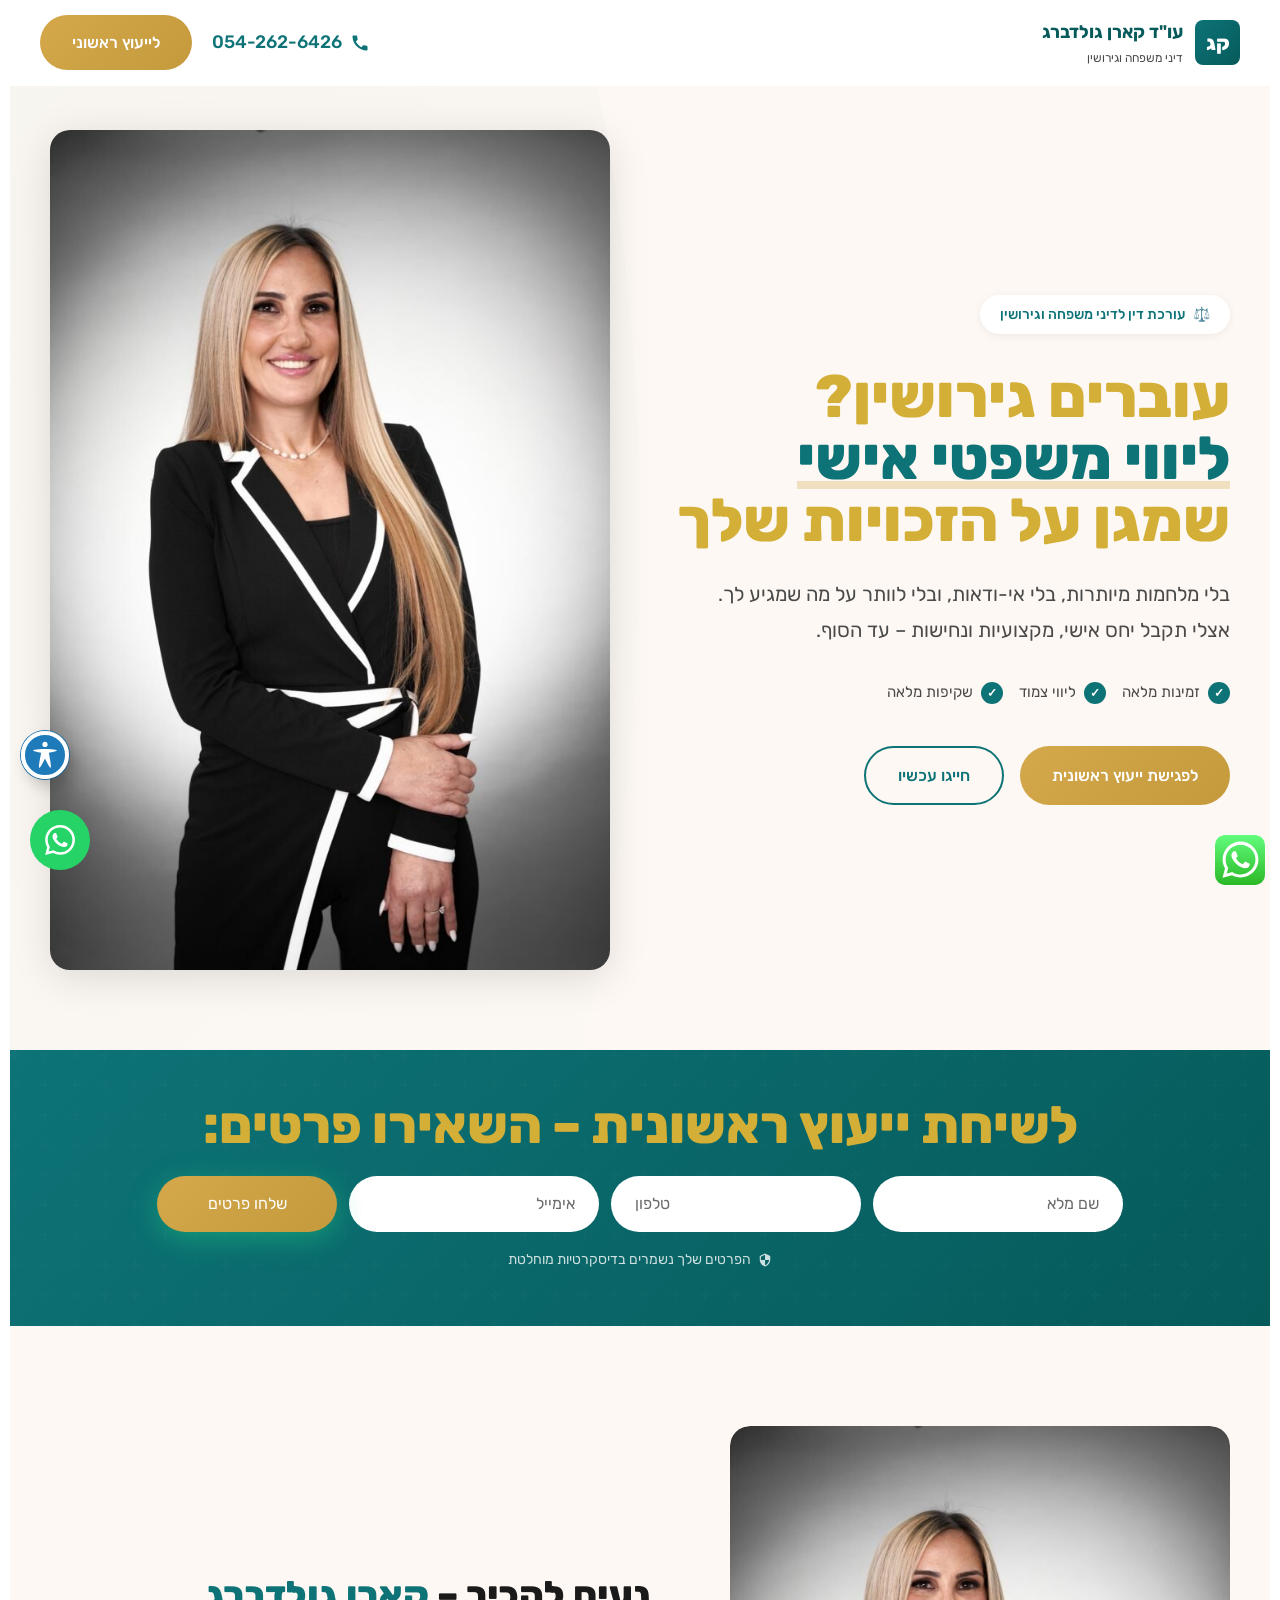
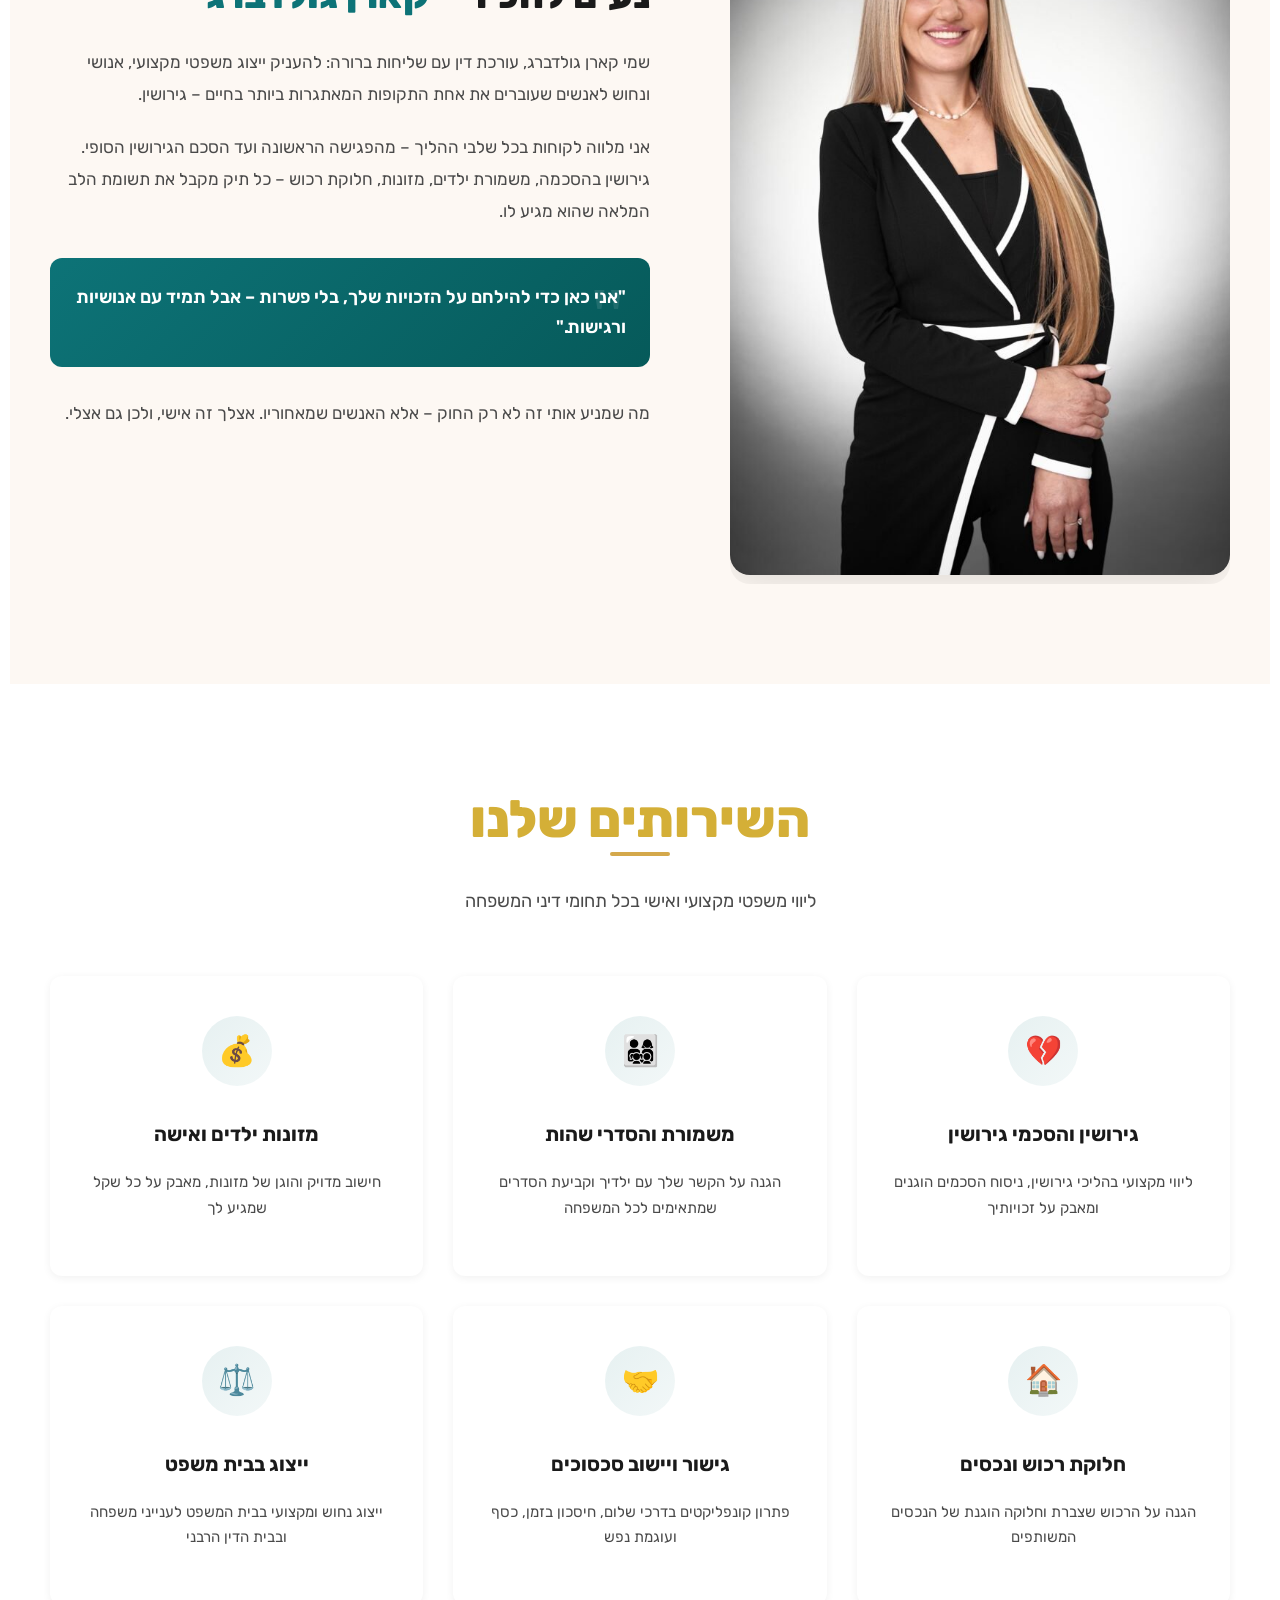
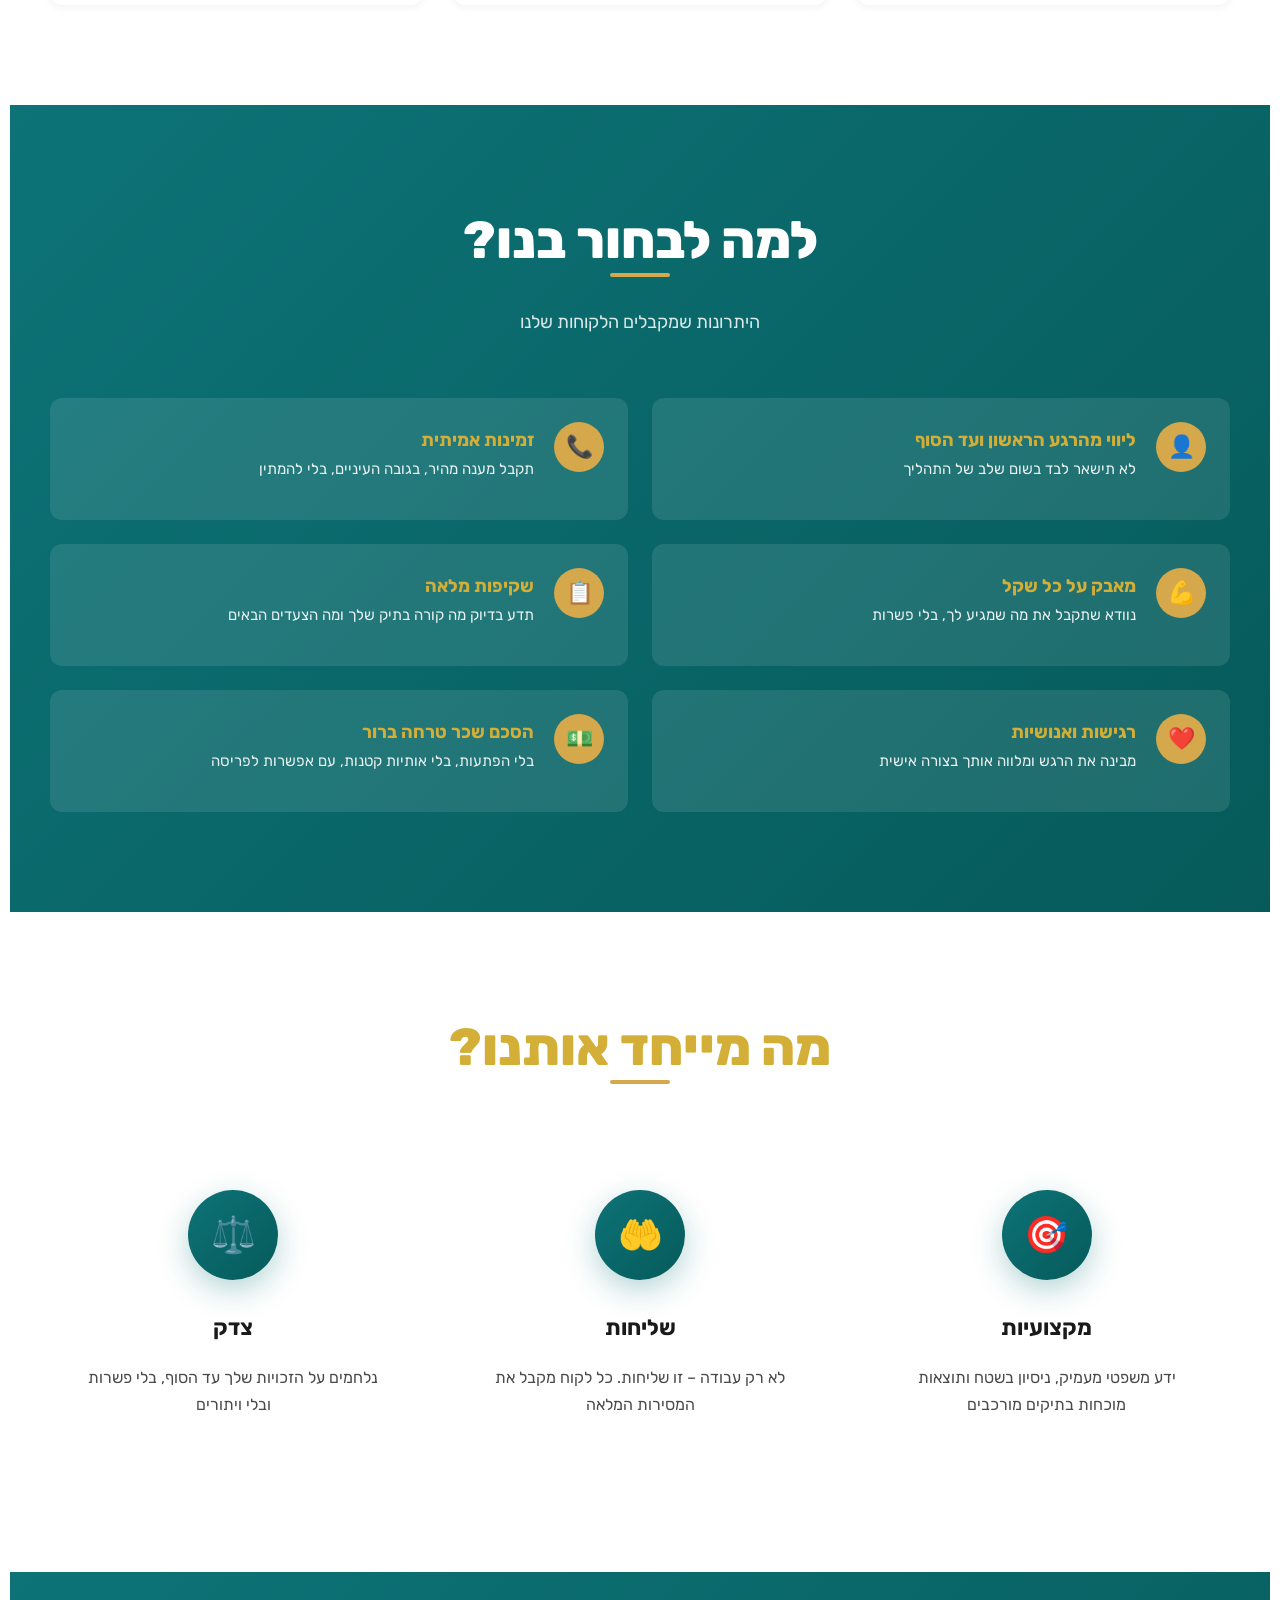
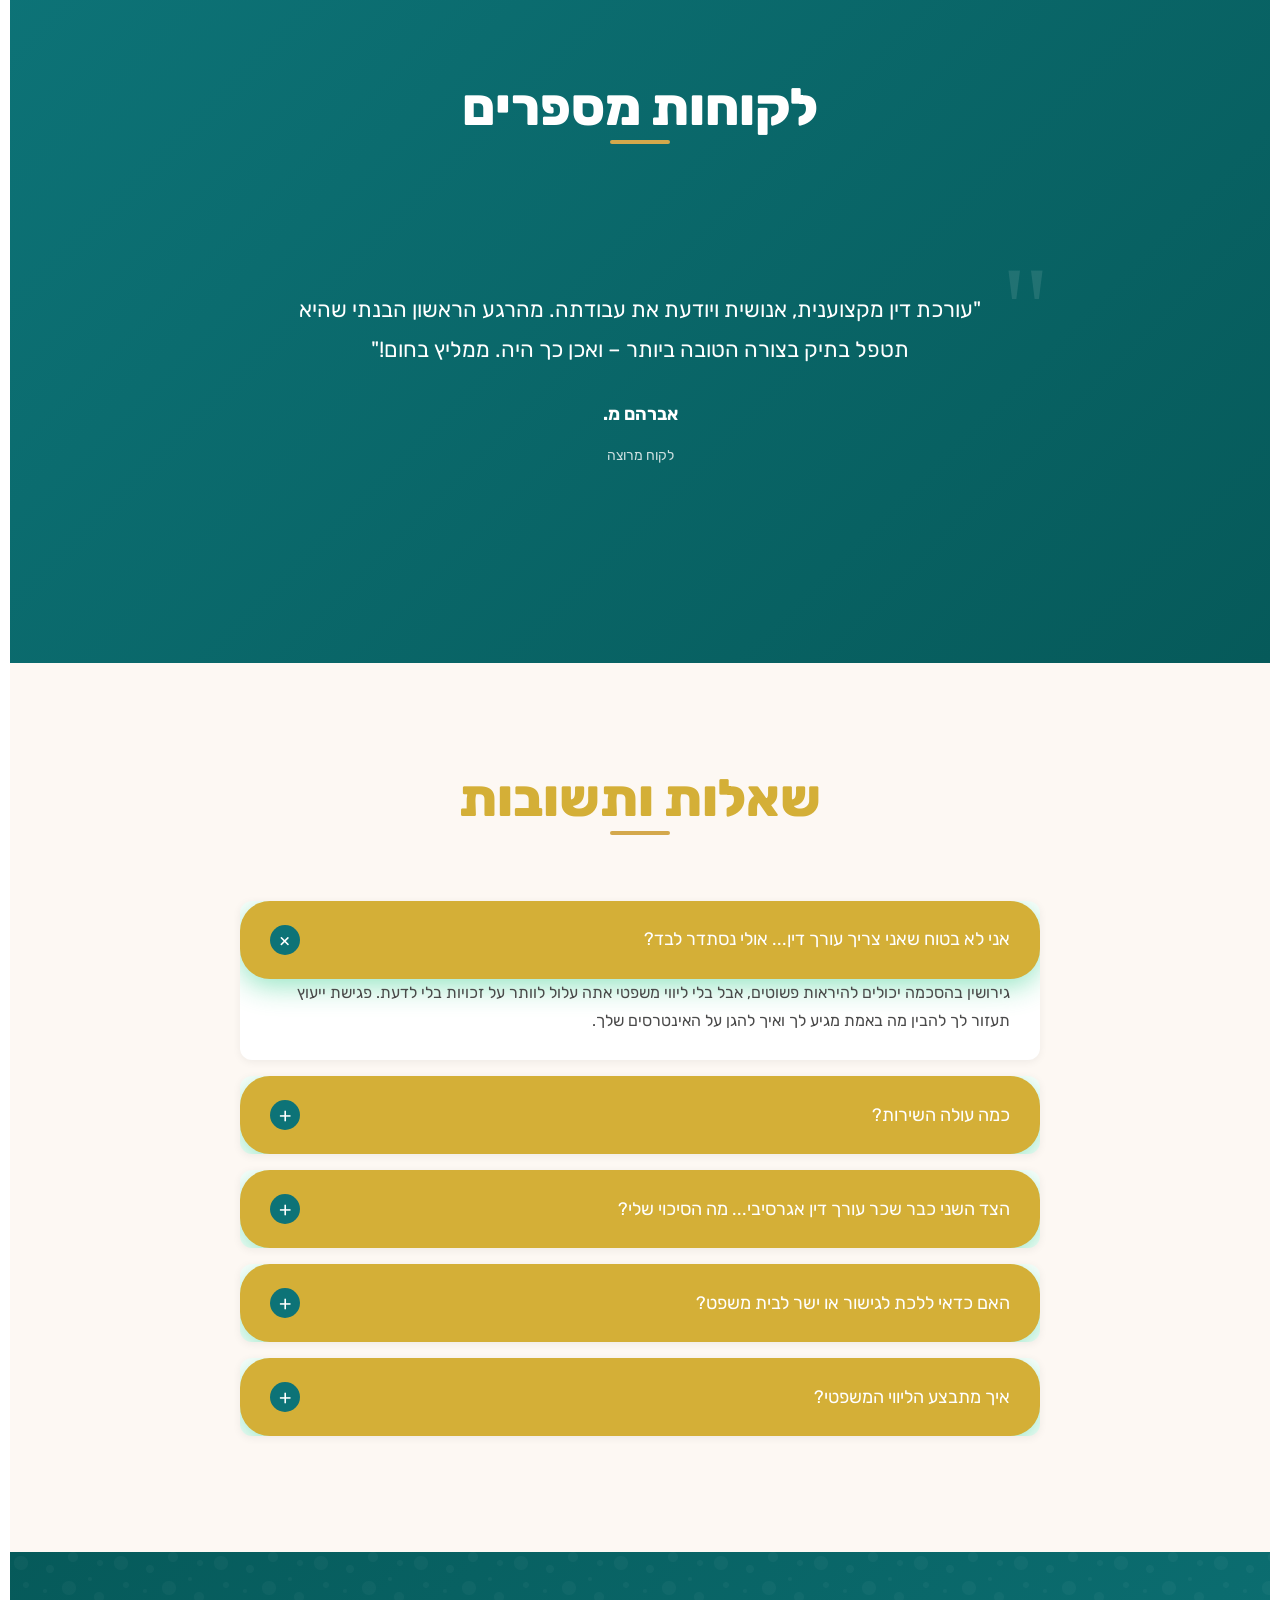
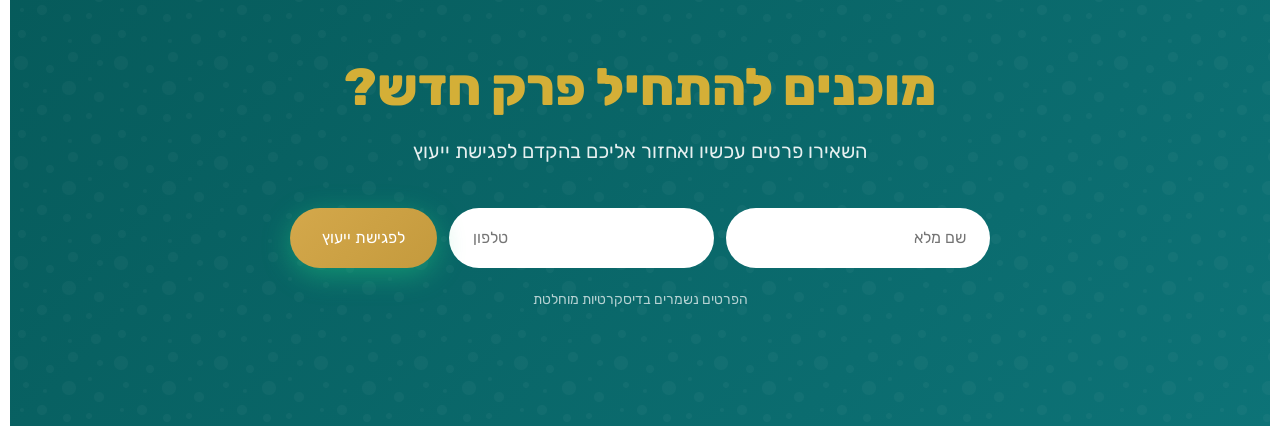
==== lp-גירושין/index.html @ d37c817c "שם המשרד, כותרות ותיאור לגוגל בנוסח שקארן אישרה - שם אתר אחיד: קארן גולדברג, עו״ד | משרד עורכי דין -" ====
<!DOCTYPE html>
<html dir="rtl" lang="he-IL">
<head>
	<meta charset="UTF-8">
		<meta name='robots' content='index, follow, max-image-preview:large, max-snippet:-1, max-video-preview:-1' />

	<!-- This site is optimized with the Yoast SEO plugin v27.4 - https://yoast.com/product/yoast-seo-wordpress/ -->
	<title>גירושין | קארן גולדברג, עו״ד</title>
	<link rel="canonical" href="https://karen-goldberg-law.com/lp-%D7%92%D7%99%D7%A8%D7%95%D7%A9%D7%99%D7%9F/" />
	<meta property="og:locale" content="he_IL" />
	<meta property="og:type" content="article" />
	<meta property="og:title" content="גירושין | קארן גולדברג, עו״ד" />
	<meta property="og:description" content="עו&quot;ד קארן גולדברג | עורכת דין גירושין קג עו&quot;ד קארן גולדברג דיני משפחה וגירושין 054-262-6426 לייעוץ ראשוני עורכת דין לדיני משפחה וגירושין עוברים גירושין? ליווי משפטי אישי שמגן על הזכויות שלך בלי מלחמות מיותרות, בלי אי-ודאות, ובלי לוותר על מה שמגיע לך. אצלי תקבל יחס אישי, מקצועיות ונחישות – עד הסוף. זמינות מלאה ליווי צמוד [&hellip;]" />
	<meta property="og:url" content="https://karen-goldberg-law.com/lp-%D7%92%D7%99%D7%A8%D7%95%D7%A9%D7%99%D7%9F/" />
	<meta property="og:site_name" content="קארן גולדברג, עו״ד | משרד עורכי דין" />
	<meta property="article:modified_time" content="2026-03-16T18:28:41+00:00" />
	<meta property="og:image" content="../wp-content/uploads/2025/05/WhatsApp-Image-2025-05-07-at-06.39.31-683x1024.jpeg" />
	<meta name="twitter:card" content="summary_large_image" />
	<meta name="twitter:label1" content="זמן קריאה מוערך" />
	<meta name="twitter:data1" content="7 דקות" />
	<script type="application/ld+json" class="yoast-schema-graph">{"@context":"https://schema.org","@graph":[{"@type":"WebPage","@id":"https://karen-goldberg-law.com/lp-%D7%92%D7%99%D7%A8%D7%95%D7%A9%D7%99%D7%9F/","url":"https://karen-goldberg-law.com/lp-%D7%92%D7%99%D7%A8%D7%95%D7%A9%D7%99%D7%9F/","name":"גירושין | קארן גולדברג, עו״ד","isPartOf":{"@id":"../#website"},"primaryImageOfPage":{"@id":"../lp-%d7%92%d7%99%d7%a8%d7%95%d7%a9%d7%99%d7%9f/#primaryimage"},"image":{"@id":"../lp-%d7%92%d7%99%d7%a8%d7%95%d7%a9%d7%99%d7%9f/#primaryimage"},"thumbnailUrl":"../wp-content/uploads/2025/05/WhatsApp-Image-2025-05-07-at-06.39.31-683x1024.jpeg","datePublished":"2026-03-09T15:44:42+00:00","dateModified":"2026-03-16T18:28:41+00:00","breadcrumb":{"@id":"../lp-%d7%92%d7%99%d7%a8%d7%95%d7%a9%d7%99%d7%9f/#breadcrumb"},"inLanguage":"he-IL","potentialAction":[{"@type":"ReadAction","target":["https://karen-goldberg-law.com/lp-%D7%92%D7%99%D7%A8%D7%95%D7%A9%D7%99%D7%9F/"]}]},{"@type":"ImageObject","inLanguage":"he-IL","@id":"../lp-%d7%92%d7%99%d7%a8%d7%95%d7%a9%d7%99%d7%9f/#primaryimage","url":"../wp-content/uploads/2025/05/WhatsApp-Image-2025-05-07-at-06.39.31-scaled.jpeg","contentUrl":"../wp-content/uploads/2025/05/WhatsApp-Image-2025-05-07-at-06.39.31-scaled.jpeg","width":1707,"height":2560},{"@type":"BreadcrumbList","@id":"../lp-%d7%92%d7%99%d7%a8%d7%95%d7%a9%d7%99%d7%9f/#breadcrumb","itemListElement":[{"@type":"ListItem","position":1,"name":"דף הבית","item":"https://karen-goldberg-law.com/"},{"@type":"ListItem","position":2,"name":"lp &#8211; גירושין"}]},{"@type":"WebSite","@id":"../#website","url":"https://karen-goldberg-law.com/","name":"קארן גולדברג, עו״ד | משרד עורכי דין","description":"","publisher":{"@id":"../#organization"},"potentialAction":[{"@type":"SearchAction","target":{"@type":"EntryPoint","urlTemplate":"../?s={search_term_string}"},"query-input":{"@type":"PropertyValueSpecification","valueRequired":true,"valueName":"search_term_string"}}],"inLanguage":"he-IL","alternateName":"קארן גולדברג, עו״ד"},{"@type":"Organization","@id":"../#organization","name":"קארן גולדברג, עו״ד | משרד עורכי דין","url":"https://karen-goldberg-law.com/","logo":{"@type":"ImageObject","inLanguage":"he-IL","@id":"../#/schema/logo/image/","url":"../wp-content/uploads/2025/05/WhatsApp-Image-2025-05-07-at-06.39.30-1-scaled.jpeg","contentUrl":"../wp-content/uploads/2025/05/WhatsApp-Image-2025-05-07-at-06.39.30-1-scaled.jpeg","width":1707,"height":2560,"caption":"עו\"ד קארן גולדברג משרד עורכי דין"},"image":{"@id":"../#/schema/logo/image/"},"alternateName":"קארן גולדברג, עו״ד"}]}</script>
	<!-- / Yoast SEO plugin. -->


<script type='application/javascript'  id='pys-version-script'>console.log('PixelYourSite Free version 11.2.0.4');</script>
<link rel='dns-prefetch' href='//fonts.googleapis.com' />




<style id='wp-img-auto-sizes-contain-inline-css'>
img:is([sizes=auto i],[sizes^="auto," i]){contain-intrinsic-size:3000px 1500px}
/*# sourceURL=wp-img-auto-sizes-contain-inline-css */
</style>
<link rel='stylesheet' id='ht_ctc_main_css-css' href='../wp-content/plugins/click-to-chat-for-whatsapp/new/inc/assets/css/main.css?ver=4.40' media='all' />

<style id='global-styles-inline-css'>
:root{--wp--preset--aspect-ratio--square: 1;--wp--preset--aspect-ratio--4-3: 4/3;--wp--preset--aspect-ratio--3-4: 3/4;--wp--preset--aspect-ratio--3-2: 3/2;--wp--preset--aspect-ratio--2-3: 2/3;--wp--preset--aspect-ratio--16-9: 16/9;--wp--preset--aspect-ratio--9-16: 9/16;--wp--preset--color--black: #000000;--wp--preset--color--cyan-bluish-gray: #abb8c3;--wp--preset--color--white: #ffffff;--wp--preset--color--pale-pink: #f78da7;--wp--preset--color--vivid-red: #cf2e2e;--wp--preset--color--luminous-vivid-orange: #ff6900;--wp--preset--color--luminous-vivid-amber: #fcb900;--wp--preset--color--light-green-cyan: #7bdcb5;--wp--preset--color--vivid-green-cyan: #00d084;--wp--preset--color--pale-cyan-blue: #8ed1fc;--wp--preset--color--vivid-cyan-blue: #0693e3;--wp--preset--color--vivid-purple: #9b51e0;--wp--preset--gradient--vivid-cyan-blue-to-vivid-purple: linear-gradient(135deg,rgb(6,147,227) 0%,rgb(155,81,224) 100%);--wp--preset--gradient--light-green-cyan-to-vivid-green-cyan: linear-gradient(135deg,rgb(122,220,180) 0%,rgb(0,208,130) 100%);--wp--preset--gradient--luminous-vivid-amber-to-luminous-vivid-orange: linear-gradient(135deg,rgb(252,185,0) 0%,rgb(255,105,0) 100%);--wp--preset--gradient--luminous-vivid-orange-to-vivid-red: linear-gradient(135deg,rgb(255,105,0) 0%,rgb(207,46,46) 100%);--wp--preset--gradient--very-light-gray-to-cyan-bluish-gray: linear-gradient(135deg,rgb(238,238,238) 0%,rgb(169,184,195) 100%);--wp--preset--gradient--cool-to-warm-spectrum: linear-gradient(135deg,rgb(74,234,220) 0%,rgb(151,120,209) 20%,rgb(207,42,186) 40%,rgb(238,44,130) 60%,rgb(251,105,98) 80%,rgb(254,248,76) 100%);--wp--preset--gradient--blush-light-purple: linear-gradient(135deg,rgb(255,206,236) 0%,rgb(152,150,240) 100%);--wp--preset--gradient--blush-bordeaux: linear-gradient(135deg,rgb(254,205,165) 0%,rgb(254,45,45) 50%,rgb(107,0,62) 100%);--wp--preset--gradient--luminous-dusk: linear-gradient(135deg,rgb(255,203,112) 0%,rgb(199,81,192) 50%,rgb(65,88,208) 100%);--wp--preset--gradient--pale-ocean: linear-gradient(135deg,rgb(255,245,203) 0%,rgb(182,227,212) 50%,rgb(51,167,181) 100%);--wp--preset--gradient--electric-grass: linear-gradient(135deg,rgb(202,248,128) 0%,rgb(113,206,126) 100%);--wp--preset--gradient--midnight: linear-gradient(135deg,rgb(2,3,129) 0%,rgb(40,116,252) 100%);--wp--preset--font-size--small: 13px;--wp--preset--font-size--medium: 20px;--wp--preset--font-size--large: 36px;--wp--preset--font-size--x-large: 42px;--wp--preset--spacing--20: 0.44rem;--wp--preset--spacing--30: 0.67rem;--wp--preset--spacing--40: 1rem;--wp--preset--spacing--50: 1.5rem;--wp--preset--spacing--60: 2.25rem;--wp--preset--spacing--70: 3.38rem;--wp--preset--spacing--80: 5.06rem;--wp--preset--shadow--natural: 6px 6px 9px rgba(0, 0, 0, 0.2);--wp--preset--shadow--deep: 12px 12px 50px rgba(0, 0, 0, 0.4);--wp--preset--shadow--sharp: 6px 6px 0px rgba(0, 0, 0, 0.2);--wp--preset--shadow--outlined: 6px 6px 0px -3px rgb(255, 255, 255), 6px 6px rgb(0, 0, 0);--wp--preset--shadow--crisp: 6px 6px 0px rgb(0, 0, 0);}:root { --wp--style--global--content-size: 800px;--wp--style--global--wide-size: 1200px; }:where(body) { margin: 0; }.wp-site-blocks > .alignleft { float: left; margin-right: 2em; }.wp-site-blocks > .alignright { float: right; margin-left: 2em; }.wp-site-blocks > .aligncenter { justify-content: center; margin-left: auto; margin-right: auto; }:where(.wp-site-blocks) > * { margin-block-start: 24px; margin-block-end: 0; }:where(.wp-site-blocks) > :first-child { margin-block-start: 0; }:where(.wp-site-blocks) > :last-child { margin-block-end: 0; }:root { --wp--style--block-gap: 24px; }:root :where(.is-layout-flow) > :first-child{margin-block-start: 0;}:root :where(.is-layout-flow) > :last-child{margin-block-end: 0;}:root :where(.is-layout-flow) > *{margin-block-start: 24px;margin-block-end: 0;}:root :where(.is-layout-constrained) > :first-child{margin-block-start: 0;}:root :where(.is-layout-constrained) > :last-child{margin-block-end: 0;}:root :where(.is-layout-constrained) > *{margin-block-start: 24px;margin-block-end: 0;}:root :where(.is-layout-flex){gap: 24px;}:root :where(.is-layout-grid){gap: 24px;}.is-layout-flow > .alignleft{float: left;margin-inline-start: 0;margin-inline-end: 2em;}.is-layout-flow > .alignright{float: right;margin-inline-start: 2em;margin-inline-end: 0;}.is-layout-flow > .aligncenter{margin-left: auto !important;margin-right: auto !important;}.is-layout-constrained > .alignleft{float: left;margin-inline-start: 0;margin-inline-end: 2em;}.is-layout-constrained > .alignright{float: right;margin-inline-start: 2em;margin-inline-end: 0;}.is-layout-constrained > .aligncenter{margin-left: auto !important;margin-right: auto !important;}.is-layout-constrained > :where(:not(.alignleft):not(.alignright):not(.alignfull)){max-width: var(--wp--style--global--content-size);margin-left: auto !important;margin-right: auto !important;}.is-layout-constrained > .alignwide{max-width: var(--wp--style--global--wide-size);}body .is-layout-flex{display: flex;}.is-layout-flex{flex-wrap: wrap;align-items: center;}.is-layout-flex > :is(*, div){margin: 0;}body .is-layout-grid{display: grid;}.is-layout-grid > :is(*, div){margin: 0;}body{padding-top: 0px;padding-right: 0px;padding-bottom: 0px;padding-left: 0px;}a:where(:not(.wp-element-button)){text-decoration: underline;}:root :where(.wp-element-button, .wp-block-button__link){background-color: #32373c;border-width: 0;color: #fff;font-family: inherit;font-size: inherit;font-style: inherit;font-weight: inherit;letter-spacing: inherit;line-height: inherit;padding-top: calc(0.667em + 2px);padding-right: calc(1.333em + 2px);padding-bottom: calc(0.667em + 2px);padding-left: calc(1.333em + 2px);text-decoration: none;text-transform: inherit;}.has-black-color{color: var(--wp--preset--color--black) !important;}.has-cyan-bluish-gray-color{color: var(--wp--preset--color--cyan-bluish-gray) !important;}.has-white-color{color: var(--wp--preset--color--white) !important;}.has-pale-pink-color{color: var(--wp--preset--color--pale-pink) !important;}.has-vivid-red-color{color: var(--wp--preset--color--vivid-red) !important;}.has-luminous-vivid-orange-color{color: var(--wp--preset--color--luminous-vivid-orange) !important;}.has-luminous-vivid-amber-color{color: var(--wp--preset--color--luminous-vivid-amber) !important;}.has-light-green-cyan-color{color: var(--wp--preset--color--light-green-cyan) !important;}.has-vivid-green-cyan-color{color: var(--wp--preset--color--vivid-green-cyan) !important;}.has-pale-cyan-blue-color{color: var(--wp--preset--color--pale-cyan-blue) !important;}.has-vivid-cyan-blue-color{color: var(--wp--preset--color--vivid-cyan-blue) !important;}.has-vivid-purple-color{color: var(--wp--preset--color--vivid-purple) !important;}.has-black-background-color{background-color: var(--wp--preset--color--black) !important;}.has-cyan-bluish-gray-background-color{background-color: var(--wp--preset--color--cyan-bluish-gray) !important;}.has-white-background-color{background-color: var(--wp--preset--color--white) !important;}.has-pale-pink-background-color{background-color: var(--wp--preset--color--pale-pink) !important;}.has-vivid-red-background-color{background-color: var(--wp--preset--color--vivid-red) !important;}.has-luminous-vivid-orange-background-color{background-color: var(--wp--preset--color--luminous-vivid-orange) !important;}.has-luminous-vivid-amber-background-color{background-color: var(--wp--preset--color--luminous-vivid-amber) !important;}.has-light-green-cyan-background-color{background-color: var(--wp--preset--color--light-green-cyan) !important;}.has-vivid-green-cyan-background-color{background-color: var(--wp--preset--color--vivid-green-cyan) !important;}.has-pale-cyan-blue-background-color{background-color: var(--wp--preset--color--pale-cyan-blue) !important;}.has-vivid-cyan-blue-background-color{background-color: var(--wp--preset--color--vivid-cyan-blue) !important;}.has-vivid-purple-background-color{background-color: var(--wp--preset--color--vivid-purple) !important;}.has-black-border-color{border-color: var(--wp--preset--color--black) !important;}.has-cyan-bluish-gray-border-color{border-color: var(--wp--preset--color--cyan-bluish-gray) !important;}.has-white-border-color{border-color: var(--wp--preset--color--white) !important;}.has-pale-pink-border-color{border-color: var(--wp--preset--color--pale-pink) !important;}.has-vivid-red-border-color{border-color: var(--wp--preset--color--vivid-red) !important;}.has-luminous-vivid-orange-border-color{border-color: var(--wp--preset--color--luminous-vivid-orange) !important;}.has-luminous-vivid-amber-border-color{border-color: var(--wp--preset--color--luminous-vivid-amber) !important;}.has-light-green-cyan-border-color{border-color: var(--wp--preset--color--light-green-cyan) !important;}.has-vivid-green-cyan-border-color{border-color: var(--wp--preset--color--vivid-green-cyan) !important;}.has-pale-cyan-blue-border-color{border-color: var(--wp--preset--color--pale-cyan-blue) !important;}.has-vivid-cyan-blue-border-color{border-color: var(--wp--preset--color--vivid-cyan-blue) !important;}.has-vivid-purple-border-color{border-color: var(--wp--preset--color--vivid-purple) !important;}.has-vivid-cyan-blue-to-vivid-purple-gradient-background{background: var(--wp--preset--gradient--vivid-cyan-blue-to-vivid-purple) !important;}.has-light-green-cyan-to-vivid-green-cyan-gradient-background{background: var(--wp--preset--gradient--light-green-cyan-to-vivid-green-cyan) !important;}.has-luminous-vivid-amber-to-luminous-vivid-orange-gradient-background{background: var(--wp--preset--gradient--luminous-vivid-amber-to-luminous-vivid-orange) !important;}.has-luminous-vivid-orange-to-vivid-red-gradient-background{background: var(--wp--preset--gradient--luminous-vivid-orange-to-vivid-red) !important;}.has-very-light-gray-to-cyan-bluish-gray-gradient-background{background: var(--wp--preset--gradient--very-light-gray-to-cyan-bluish-gray) !important;}.has-cool-to-warm-spectrum-gradient-background{background: var(--wp--preset--gradient--cool-to-warm-spectrum) !important;}.has-blush-light-purple-gradient-background{background: var(--wp--preset--gradient--blush-light-purple) !important;}.has-blush-bordeaux-gradient-background{background: var(--wp--preset--gradient--blush-bordeaux) !important;}.has-luminous-dusk-gradient-background{background: var(--wp--preset--gradient--luminous-dusk) !important;}.has-pale-ocean-gradient-background{background: var(--wp--preset--gradient--pale-ocean) !important;}.has-electric-grass-gradient-background{background: var(--wp--preset--gradient--electric-grass) !important;}.has-midnight-gradient-background{background: var(--wp--preset--gradient--midnight) !important;}.has-small-font-size{font-size: var(--wp--preset--font-size--small) !important;}.has-medium-font-size{font-size: var(--wp--preset--font-size--medium) !important;}.has-large-font-size{font-size: var(--wp--preset--font-size--large) !important;}.has-x-large-font-size{font-size: var(--wp--preset--font-size--x-large) !important;}
:root :where(.wp-block-pullquote){font-size: 1.5em;line-height: 1.6;}
/*# sourceURL=global-styles-inline-css */
</style>
<link rel='stylesheet' id='acwp-main-css-css' href='../wp-content/plugins/accessible-poetry/assets/css/main.css?ver=6.9.12' media='all' />
<link rel='stylesheet' id='acwp-mdi-css' href='https://fonts.googleapis.com/icon?family=Material+Icons&#038;ver=6.9.12' media='all' />
<link rel='stylesheet' id='hello-elementor-css' href='../wp-content/themes/hello-elementor/style.min.css?ver=3.4.0' media='all' />
<link rel='stylesheet' id='hello-elementor-theme-style-css' href='../wp-content/themes/hello-elementor/theme.min.css?ver=3.4.0' media='all' />
<link rel='stylesheet' id='hello-elementor-header-footer-css' href='../wp-content/themes/hello-elementor/header-footer.min.css?ver=3.4.0' media='all' />
<link rel='stylesheet' id='elementor-frontend-css' href='../wp-content/plugins/elementor/assets/css/frontend.min.css?ver=4.1.4' media='all' />
<link rel='stylesheet' id='elementor-post-2734-css' href='../wp-content/uploads/elementor/css/post-2734.css?ver=1795108903' media='all' />
<link rel='stylesheet' id='elementor-post-3453-css' href='../wp-content/uploads/elementor/css/post-3453.css?ver=1795111465' media='all' />
<link rel='stylesheet' id='elementor-gf-local-rubik-css' href='../wp-content/uploads/elementor/google-fonts/css/rubik.css?ver=1753696909' media='all' />
<script src="../wp-includes/js/jquery/jquery.min.js?ver=3.7.1" id="jquery-core-js"></script>
<script src="../wp-includes/js/jquery/jquery-migrate.min.js?ver=3.4.1" id="jquery-migrate-js"></script>




			<style>
				.e-con.e-parent:nth-of-type(n+4):not(.e-lazyloaded):not(.e-no-lazyload),
				.e-con.e-parent:nth-of-type(n+4):not(.e-lazyloaded):not(.e-no-lazyload) * {
					background-image: none !important;
				}
				@media screen and (max-height: 1024px) {
					.e-con.e-parent:nth-of-type(n+3):not(.e-lazyloaded):not(.e-no-lazyload),
					.e-con.e-parent:nth-of-type(n+3):not(.e-lazyloaded):not(.e-no-lazyload) * {
						background-image: none !important;
					}
				}
				@media screen and (max-height: 640px) {
					.e-con.e-parent:nth-of-type(n+2):not(.e-lazyloaded):not(.e-no-lazyload),
					.e-con.e-parent:nth-of-type(n+2):not(.e-lazyloaded):not(.e-no-lazyload) * {
						background-image: none !important;
					}
				}
			</style>
			<link rel="icon" href="../wp-content/uploads/2025/05/WhatsApp-Image-2025-05-07-at-06.39.31-1-150x150.jpeg" sizes="32x32" />
<link rel="icon" href="../wp-content/uploads/2025/05/WhatsApp-Image-2025-05-07-at-06.39.31-1-scaled.jpeg" sizes="192x192" />
<link rel="apple-touch-icon" href="../wp-content/uploads/2025/05/WhatsApp-Image-2025-05-07-at-06.39.31-1-scaled.jpeg" />
<meta name="msapplication-TileImage" content="../wp-content/uploads/2025/05/WhatsApp-Image-2025-05-07-at-06.39.31-1-scaled.jpeg" />
	<meta name="viewport" content="width=device-width, initial-scale=1.0, viewport-fit=cover" /></head>
<body class="rtl wp-singular page-template page-template-elementor_canvas page page-id-3453 wp-custom-logo wp-embed-responsive wp-theme-hello-elementor acwp-readable-arial hello-elementor-default elementor-default elementor-template-canvas elementor-kit-2734 elementor-page elementor-page-3453">
			<div data-elementor-type="wp-page" data-elementor-id="3453" class="elementor elementor-3453" data-elementor-post-type="page">
				<div class="elementor-element elementor-element-f48bb34 e-con-full e-flex e-con e-parent" data-id="f48bb34" data-element_type="container" data-e-type="container">
				<div class="elementor-element elementor-element-10e87bf elementor-widget elementor-widget-html" data-id="10e87bf" data-element_type="widget" data-e-type="widget" data-widget_type="html.default">
				<div class="elementor-widget-container">
					<!DOCTYPE html>
<html lang="he" dir="rtl">
<head>
    <meta charset="UTF-8">
    <meta name="viewport" content="width=device-width, initial-scale=1.0">
    
    <link rel="preconnect" href="https://fonts.googleapis.com">
    <link rel="preconnect" href="https://fonts.gstatic.com" crossorigin>
    <link href="https://fonts.googleapis.com/css2?family=Heebo:wght@300;400;500;600;700;800;900&family=Assistant:wght@400;600;700&display=swap" rel="stylesheet">
    <style>
        :root {
            --primary: #0D7377;
            --primary-dark: #065A5A;
            --primary-darker: #0A5C5C;
            --accent: #D4A84B;
            --accent-hover: #C49A3D;
            --cream: #FDF8F3;
            --cream-dark: #F5EDE3;
            --white: #FFFFFF;
            --text-dark: #1A1A1A;
            --text-gray: #4A4A4A;
            --text-light: #6B6B6B;
            --shadow-sm: 0 2px 8px rgba(0,0,0,0.06);
            --shadow-md: 0 4px 20px rgba(0,0,0,0.08);
            --shadow-lg: 0 8px 40px rgba(0,0,0,0.12);
            --radius-sm: 8px;
            --radius-md: 12px;
            --radius-lg: 20px;
            --radius-full: 50px;
        }

        * {
            margin: 0;
            padding: 0;
            box-sizing: border-box;
        }

        html {
            scroll-behavior: smooth;
        }

        body {
            font-family: 'Heebo', sans-serif;
            color: var(--text-dark);
            line-height: 1.7;
            background: var(--white);
            overflow-x: hidden;
            min-height: 100vh;
            display: flex;
            flex-direction: column;
        }

        /* Header */
        .header {
            position: fixed;
            top: 0;
            right: 0;
            left: 0;
            z-index: 1000;
            background: rgba(255, 255, 255, 0.95);
            backdrop-filter: blur(10px);
            padding: 15px 0;
            transition: all 0.3s ease;
            border-bottom: 1px solid transparent;
        }

        .header.scrolled {
            box-shadow: var(--shadow-sm);
            border-bottom: 1px solid rgba(13, 115, 119, 0.1);
        }

        .header-container {
            max-width: 1300px;
            margin: 0 auto;
            padding: 0 40px;
            display: flex;
            justify-content: space-between;
            align-items: center;
        }

        .logo {
            display: flex;
            align-items: center;
            gap: 12px;
        }

        .logo-icon {
            width: 45px;
            height: 45px;
            background: linear-gradient(135deg, var(--primary), var(--primary-dark));
            border-radius: var(--radius-sm);
            display: flex;
            align-items: center;
            justify-content: center;
            color: white;
            font-weight: 800;
            font-size: 20px;
        }

        .logo-text {
            font-size: 18px;
            font-weight: 700;
            color: var(--primary-dark);
        }

        .logo-text span {
            display: block;
            font-size: 12px;
            font-weight: 400;
            color: var(--text-gray);
        }

        .header-cta {
            display: flex;
            align-items: center;
            gap: 20px;
        }

        .header-phone {
            display: flex;
            align-items: center;
            gap: 8px;
            color: var(--primary);
            font-weight: 600;
            font-size: 18px;
            text-decoration: none;
            transition: color 0.3s;
        }

        .header-phone:hover {
            color: var(--primary-dark);
        }

        .btn {
            display: inline-flex;
            align-items: center;
            justify-content: center;
            gap: 8px;
            padding: 14px 32px;
            border-radius: var(--radius-full);
            font-family: inherit;
            font-size: 16px;
            font-weight: 600;
            text-decoration: none;
            cursor: pointer;
            transition: all 0.3s ease;
            border: none;
        }

        .btn-primary {
            background: linear-gradient(135deg, var(--accent), var(--accent-hover));
            color: var(--white);
            box-shadow: 0 4px 15px rgba(212, 168, 75, 0.3);
        }

        .btn-primary:hover {
            transform: translateY(-2px);
            box-shadow: 0 6px 25px rgba(212, 168, 75, 0.4);
        }

        .btn-secondary {
            background: transparent;
            color: var(--white);
            border: 2px solid var(--white);
        }

        .btn-secondary:hover {
            background: var(--white);
            color: var(--primary);
        }

        .btn-outline {
            background: transparent;
            color: var(--primary);
            border: 2px solid var(--primary);
        }

        .btn-outline:hover {
            background: var(--primary);
            color: var(--white);
        }

        /* Hero Section */
        .hero {
            min-height: 100vh;
            background: var(--cream);
            position: relative;
            display: flex;
            align-items: center;
            padding: 120px 0 80px;
            overflow: hidden;
        }

        .hero::before {
            content: '';
            position: absolute;
            top: -50%;
            left: -20%;
            width: 70%;
            height: 200%;
            background: linear-gradient(135deg, rgba(13, 115, 119, 0.03), transparent);
            border-radius: 50%;
            pointer-events: none;
        }

        .hero-container {
            max-width: 1300px;
            margin: 0 auto;
            padding: 0 40px;
            display: grid;
            grid-template-columns: 1fr 1fr;
            gap: 60px;
            align-items: center;
        }

        .hero-content {
            position: relative;
            z-index: 2;
        }

        .hero-badge {
            display: inline-flex;
            align-items: center;
            gap: 8px;
            background: var(--white);
            padding: 8px 20px;
            border-radius: var(--radius-full);
            font-size: 14px;
            color: var(--primary);
            font-weight: 500;
            margin-bottom: 24px;
            box-shadow: var(--shadow-sm);
            animation: fadeInUp 0.6s ease;
        }

        .hero-badge::before {
            content: '⚖️';
        }

        .hero-title {
            font-size: clamp(36px, 5vw, 52px);
            font-weight: 800;
            color: var(--text-dark);
            line-height: 1.2;
            margin-bottom: 24px;
            animation: fadeInUp 0.6s ease 0.1s both;
        }

        .hero-title .highlight {
            color: var(--primary);
            position: relative;
        }

        .hero-title .highlight::after {
            content: '';
            position: absolute;
            bottom: 5px;
            right: 0;
            width: 100%;
            height: 8px;
            background: rgba(212, 168, 75, 0.3);
            z-index: -1;
        }

        .hero-subtitle {
            font-size: 20px;
            color: var(--text-gray);
            line-height: 1.8;
            margin-bottom: 32px;
            animation: fadeInUp 0.6s ease 0.2s both;
        }

        .hero-features {
            display: flex;
            flex-wrap: wrap;
            gap: 16px;
            margin-bottom: 40px;
            animation: fadeInUp 0.6s ease 0.3s both;
        }

        .hero-feature {
            display: flex;
            align-items: center;
            gap: 8px;
            font-size: 15px;
            color: var(--text-gray);
        }

        .hero-feature::before {
            content: '✓';
            display: flex;
            align-items: center;
            justify-content: center;
            width: 22px;
            height: 22px;
            background: var(--primary);
            color: white;
            border-radius: 50%;
            font-size: 12px;
            font-weight: bold;
        }

        .hero-cta {
            display: flex;
            flex-wrap: wrap;
            gap: 16px;
            animation: fadeInUp 0.6s ease 0.4s both;
        }

        .hero-image {
            position: relative;
            animation: fadeInRight 0.8s ease 0.3s both;
        }

        .hero-image-wrapper {
            position: relative;
            border-radius: var(--radius-lg);
            overflow: hidden;
            box-shadow: var(--shadow-lg);
        }

        .hero-image-wrapper::before {
            content: '';
            position: absolute;
            top: -20px;
            right: -20px;
            width: 100%;
            height: 100%;
            border: 3px solid var(--primary);
            border-radius: var(--radius-lg);
            z-index: -1;
        }

        .hero-image img {
            width: 100%;
            height: auto;
            display: block;
        }



        /* Lead Form Strip */
        .lead-strip {
            background: linear-gradient(135deg, var(--primary), var(--primary-dark));
            padding: 40px 0;
            position: relative;
            overflow: hidden;
        }

        .lead-strip::before {
            content: '';
            position: absolute;
            top: 0;
            left: 0;
            right: 0;
            bottom: 0;
            background: url("data:image/svg+xml,%3Csvg width='60' height='60' viewBox='0 0 60 60' xmlns='http://www.w3.org/2000/svg'%3E%3Cg fill='none' fill-rule='evenodd'%3E%3Cg fill='%23ffffff' fill-opacity='0.03'%3E%3Cpath d='M36 34v-4h-2v4h-4v2h4v4h2v-4h4v-2h-4zm0-30V0h-2v4h-4v2h4v4h2V6h4V4h-4zM6 34v-4H4v4H0v2h4v4h2v-4h4v-2H6zM6 4V0H4v4H0v2h4v4h2V6h4V4H6z'/%3E%3C/g%3E%3C/g%3E%3C/svg%3E");
            opacity: 0.5;
        }

        .lead-strip-container {
            max-width: 1300px;
            margin: 0 auto;
            padding: 0 40px;
            position: relative;
            z-index: 1;
        }

        .lead-strip-title {
            text-align: center;
            color: var(--white);
            font-size: 24px;
            font-weight: 700;
            margin-bottom: 24px;
        }

        .lead-form {
            display: flex;
            gap: 12px;
            flex-wrap: wrap;
            justify-content: center;
        }

        .lead-form input {
            flex: 1;
            min-width: 200px;
            max-width: 250px;
            padding: 16px 24px;
            border: none;
            border-radius: var(--radius-sm);
            font-family: inherit;
            font-size: 16px;
            background: var(--white);
            transition: box-shadow 0.3s;
        }

        .lead-form input:focus {
            outline: none;
            box-shadow: 0 0 0 3px rgba(212, 168, 75, 0.3);
        }

        .lead-form input::placeholder {
            color: var(--text-light);
        }

        .lead-form .btn {
            min-width: 180px;
        }

        .lead-form-note {
            text-align: center;
            color: rgba(255, 255, 255, 0.8);
            font-size: 14px;
            margin-top: 16px;
        }

        .lead-form-note svg {
            width: 14px;
            height: 14px;
            vertical-align: middle;
            margin-left: 4px;
        }

        /* Section Styles */
        .section {
            padding: 100px 0;
        }

        .section-cream {
            background: var(--cream);
        }

        .section-dark {
            background: linear-gradient(135deg, var(--primary), var(--primary-dark));
            color: var(--white);
        }

        .container {
            max-width: 1300px;
            margin: 0 auto;
            padding: 0 40px;
        }

        .section-header {
            text-align: center;
            max-width: 700px;
            margin: 0 auto 60px;
        }

        .section-title {
            font-size: clamp(28px, 4vw, 40px);
            font-weight: 800;
            color: var(--text-dark);
            margin-bottom: 16px;
            position: relative;
            display: inline-block;
        }

        .section-dark .section-title {
            color: var(--white);
        }

        .section-title::after {
            content: '';
            position: absolute;
            bottom: -10px;
            right: 50%;
            transform: translateX(50%);
            width: 60px;
            height: 4px;
            background: var(--accent);
            border-radius: 2px;
        }

        .section-subtitle {
            font-size: 18px;
            color: var(--text-gray);
            margin-top: 24px;
        }

        .section-dark .section-subtitle {
            color: rgba(255, 255, 255, 0.85);
        }

        /* About Section */
        .about {
            display: grid;
            grid-template-columns: 1fr 1.2fr;
            gap: 80px;
            align-items: center;
        }

        .about-image {
            position: relative;
        }

        .about-image-frame {
            position: relative;
            border-radius: var(--radius-lg);
            overflow: hidden;
        }

        .about-image-frame::before {
            content: '';
            position: absolute;
            top: 20px;
            right: 20px;
            bottom: -20px;
            left: -20px;
            border: 3px solid var(--accent);
            border-radius: var(--radius-lg);
            z-index: -1;
        }

        .about-image img {
            width: 100%;
            border-radius: var(--radius-lg);
            box-shadow: var(--shadow-lg);
        }



        .about-content h2 {
            font-size: clamp(28px, 4vw, 38px);
            font-weight: 800;
            color: var(--text-dark);
            margin-bottom: 24px;
        }

        .about-content h2 span {
            color: var(--primary);
        }

        .about-content p {
            font-size: 17px;
            color: var(--text-gray);
            margin-bottom: 20px;
            line-height: 1.9;
        }

        .about-highlight {
            background: linear-gradient(135deg, var(--primary), var(--primary-dark));
            color: var(--white);
            padding: 24px;
            border-radius: var(--radius-md);
            font-size: 18px;
            font-weight: 600;
            margin: 30px 0;
            position: relative;
        }

        .about-highlight::before {
            content: '"';
            position: absolute;
            top: -10px;
            right: 20px;
            font-size: 80px;
            color: rgba(255, 255, 255, 0.1);
            font-family: Georgia, serif;
        }

        /* Services Section */
        .services-grid {
            display: grid;
            grid-template-columns: repeat(3, 1fr);
            gap: 30px;
        }

        .service-card {
            background: var(--white);
            padding: 40px 30px;
            border-radius: var(--radius-md);
            text-align: center;
            box-shadow: var(--shadow-sm);
            transition: all 0.4s ease;
            position: relative;
            overflow: hidden;
        }

        .service-card::before {
            content: '';
            position: absolute;
            top: 0;
            right: 0;
            width: 4px;
            height: 0;
            background: var(--accent);
            transition: height 0.4s ease;
        }

        .service-card:hover {
            transform: translateY(-8px);
            box-shadow: var(--shadow-lg);
        }

        .service-card:hover::before {
            height: 100%;
        }

        .service-icon {
            width: 70px;
            height: 70px;
            background: linear-gradient(135deg, rgba(13, 115, 119, 0.1), rgba(13, 115, 119, 0.05));
            border-radius: 50%;
            display: flex;
            align-items: center;
            justify-content: center;
            margin: 0 auto 24px;
            font-size: 30px;
        }

        .service-card h3 {
            font-size: 20px;
            font-weight: 700;
            color: var(--text-dark);
            margin-bottom: 12px;
        }

        .service-card p {
            font-size: 15px;
            color: var(--text-gray);
            line-height: 1.7;
        }

        /* Benefits Section */
        .benefits-grid {
            display: grid;
            grid-template-columns: repeat(2, 1fr);
            gap: 24px;
        }

        .benefit-item {
            display: flex;
            gap: 20px;
            background: rgba(255, 255, 255, 0.1);
            padding: 24px;
            border-radius: var(--radius-md);
            transition: all 0.3s ease;
        }

        .benefit-item:hover {
            background: rgba(255, 255, 255, 0.15);
            transform: translateX(-5px);
        }

        .benefit-icon {
            width: 50px;
            height: 50px;
            background: var(--accent);
            border-radius: 50%;
            display: flex;
            align-items: center;
            justify-content: center;
            flex-shrink: 0;
            font-size: 22px;
        }

        .benefit-content h4 {
            font-size: 18px;
            font-weight: 700;
            margin-bottom: 6px;
        }

        .benefit-content p {
            font-size: 15px;
            opacity: 0.9;
            line-height: 1.6;
        }

        /* Why Us Section */
        .why-grid {
            display: grid;
            grid-template-columns: repeat(3, 1fr);
            gap: 40px;
        }

        .why-card {
            text-align: center;
            padding: 40px 30px;
        }

        .why-icon {
            width: 90px;
            height: 90px;
            background: linear-gradient(135deg, var(--primary), var(--primary-dark));
            border-radius: 50%;
            display: flex;
            align-items: center;
            justify-content: center;
            margin: 0 auto 24px;
            font-size: 36px;
            color: var(--white);
            box-shadow: 0 10px 30px rgba(13, 115, 119, 0.3);
        }

        .why-card h3 {
            font-size: 22px;
            font-weight: 700;
            color: var(--text-dark);
            margin-bottom: 12px;
        }

        .why-card p {
            font-size: 16px;
            color: var(--text-gray);
            line-height: 1.7;
        }

        /* Testimonials Section */
        .testimonials-slider {
            max-width: 900px;
            margin: 0 auto;
        }

        .testimonial {
            text-align: center;
            padding: 40px;
        }

        .testimonial-quote {
            position: relative;
            padding: 40px;
        }

        .testimonial-quote::before {
            content: '"';
            position: absolute;
            top: 0;
            right: 0;
            font-size: 120px;
            color: rgba(255, 255, 255, 0.1);
            font-family: Georgia, serif;
            line-height: 1;
        }

        .testimonial-text {
            font-size: 22px;
            line-height: 1.8;
            margin-bottom: 30px;
            position: relative;
            z-index: 1;
        }

        .testimonial-author {
            font-size: 18px;
            font-weight: 700;
        }

        .testimonial-role {
            font-size: 14px;
            opacity: 0.8;
            margin-top: 4px;
        }

        /* FAQ Section */
        .faq-list {
            max-width: 800px;
            margin: 0 auto;
        }

        .faq-item {
            background: var(--white);
            border-radius: var(--radius-md);
            margin-bottom: 16px;
            box-shadow: var(--shadow-sm);
            overflow: hidden;
        }

        .faq-question {
            width: 100%;
            padding: 24px 30px;
            background: none;
            border: none;
            text-align: right;
            font-family: inherit;
            font-size: 18px;
            font-weight: 600;
            color: var(--text-dark);
            cursor: pointer;
            display: flex;
            justify-content: space-between;
            align-items: center;
            transition: all 0.3s;
        }

        .faq-question:hover {
            color: var(--primary);
        }

        .faq-icon {
            width: 30px;
            height: 30px;
            background: var(--primary);
            border-radius: 50%;
            display: flex;
            align-items: center;
            justify-content: center;
            color: var(--white);
            font-size: 20px;
            transition: transform 0.3s;
        }

        .faq-item.active .faq-icon {
            transform: rotate(45deg);
        }

        .faq-answer {
            max-height: 0;
            overflow: hidden;
            transition: max-height 0.4s ease;
        }

        .faq-answer-content {
            padding: 0 30px 24px;
            font-size: 16px;
            color: var(--text-gray);
            line-height: 1.8;
        }

        .faq-item.active .faq-answer {
            max-height: 300px;
        }

        /* CTA Section */
        .cta-section {
            position: relative;
            padding: 100px 0;
            background: linear-gradient(135deg, var(--primary-dark), var(--primary));
            overflow: hidden;
        }

        .cta-section::before {
            content: '';
            position: absolute;
            top: 0;
            left: 0;
            right: 0;
            bottom: 0;
            background: url("data:image/svg+xml,%3Csvg width='100' height='100' viewBox='0 0 100 100' xmlns='http://www.w3.org/2000/svg'%3E%3Cpath d='M11 18c3.866 0 7-3.134 7-7s-3.134-7-7-7-7 3.134-7 7 3.134 7 7 7zm48 25c3.866 0 7-3.134 7-7s-3.134-7-7-7-7 3.134-7 7 3.134 7 7 7zm-43-7c1.657 0 3-1.343 3-3s-1.343-3-3-3-3 1.343-3 3 1.343 3 3 3zm63 31c1.657 0 3-1.343 3-3s-1.343-3-3-3-3 1.343-3 3 1.343 3 3 3zM34 90c1.657 0 3-1.343 3-3s-1.343-3-3-3-3 1.343-3 3 1.343 3 3 3zm56-76c1.657 0 3-1.343 3-3s-1.343-3-3-3-3 1.343-3 3 1.343 3 3 3zM12 86c2.21 0 4-1.79 4-4s-1.79-4-4-4-4 1.79-4 4 1.79 4 4 4zm28-65c2.21 0 4-1.79 4-4s-1.79-4-4-4-4 1.79-4 4 1.79 4 4 4zm23-11c2.76 0 5-2.24 5-5s-2.24-5-5-5-5 2.24-5 5 2.24 5 5 5zm-6 60c2.21 0 4-1.79 4-4s-1.79-4-4-4-4 1.79-4 4 1.79 4 4 4zm29 22c2.76 0 5-2.24 5-5s-2.24-5-5-5-5 2.24-5 5 2.24 5 5 5zM32 63c2.76 0 5-2.24 5-5s-2.24-5-5-5-5 2.24-5 5 2.24 5 5 5zm57-13c2.76 0 5-2.24 5-5s-2.24-5-5-5-5 2.24-5 5 2.24 5 5 5zm-9-21c1.105 0 2-.895 2-2s-.895-2-2-2-2 .895-2 2 .895 2 2 2zM60 91c1.105 0 2-.895 2-2s-.895-2-2-2-2 .895-2 2 .895 2 2 2zM35 41c1.105 0 2-.895 2-2s-.895-2-2-2-2 .895-2 2 .895 2 2 2zM12 60c1.105 0 2-.895 2-2s-.895-2-2-2-2 .895-2 2 .895 2 2 2z' fill='%23ffffff' fill-opacity='0.03' fill-rule='evenodd'/%3E%3C/svg%3E");
        }

        .cta-content {
            position: relative;
            z-index: 1;
            text-align: center;
            max-width: 700px;
            margin: 0 auto;
        }

        .cta-title {
            font-size: clamp(28px, 4vw, 42px);
            font-weight: 800;
            color: var(--white);
            margin-bottom: 20px;
        }

        .cta-subtitle {
            font-size: 20px;
            color: rgba(255, 255, 255, 0.9);
            margin-bottom: 40px;
        }

        .cta-form {
            display: flex;
            gap: 12px;
            justify-content: center;
            flex-wrap: wrap;
            margin-bottom: 20px;
        }

        .cta-form input {
            flex: 1;
            min-width: 200px;
            max-width: 280px;
            padding: 18px 24px;
            border: none;
            border-radius: var(--radius-sm);
            font-family: inherit;
            font-size: 16px;
        }

        .cta-form input:focus {
            outline: none;
            box-shadow: 0 0 0 3px rgba(212, 168, 75, 0.3);
        }

        .cta-note {
            font-size: 14px;
            color: rgba(255, 255, 255, 0.7);
        }



        /* Floating WhatsApp Button */
        .whatsapp-float {
            position: fixed;
            bottom: 30px;
            left: 30px;
            width: 60px;
            height: 60px;
            background: #25D366;
            border-radius: 50%;
            display: flex;
            align-items: center;
            justify-content: center;
            color: white;
            font-size: 30px;
            box-shadow: 0 4px 20px rgba(37, 211, 102, 0.4);
            z-index: 999;
            transition: all 0.3s;
            text-decoration: none;
        }

        .whatsapp-float:hover {
            transform: scale(1.1);
            box-shadow: 0 6px 30px rgba(37, 211, 102, 0.5);
        }

        /* Animations */
        @keyframes fadeInUp {
            from {
                opacity: 0;
                transform: translateY(30px);
            }
            to {
                opacity: 1;
                transform: translateY(0);
            }
        }

        @keyframes fadeInRight {
            from {
                opacity: 0;
                transform: translateX(-30px);
            }
            to {
                opacity: 1;
                transform: translateX(0);
            }
        }

        /* Mobile Responsive */
        @media (max-width: 1024px) {
            .hero-container {
                grid-template-columns: 1fr;
                gap: 40px;
            }

            .hero-image {
                order: -1;
                max-width: 500px;
                margin: 0 auto;
            }

            .about {
                grid-template-columns: 1fr;
                gap: 40px;
            }

            .services-grid {
                grid-template-columns: repeat(2, 1fr);
            }

            .why-grid {
                grid-template-columns: repeat(2, 1fr);
            }

            .benefits-grid {
                grid-template-columns: 1fr;
            }

            .footer-content {
                grid-template-columns: 1fr;
                gap: 40px;
            }
        }

        @media (max-width: 768px) {
            .header-container {
                padding: 0 20px;
            }

            .header-phone {
                display: none;
            }

            .hero {
                padding: 100px 0 60px;
            }

            .hero-container {
                padding: 0 20px;
            }

            .hero-features {
                flex-direction: column;
            }

            .hero-cta {
                flex-direction: column;
            }

            .hero-cta .btn {
                width: 100%;
            }

            .lead-strip-container {
                padding: 0 20px;
            }

            .lead-form {
                flex-direction: column;
            }

            .lead-form input {
                max-width: 100%;
            }

            .container {
                padding: 0 20px;
            }

            .section {
                padding: 70px 0;
            }

            .services-grid {
                grid-template-columns: 1fr;
            }

            .why-grid {
                grid-template-columns: 1fr;
            }

            .cta-form {
                flex-direction: column;
                align-items: center;
            }

            .cta-form input {
                max-width: 100%;
                width: 100%;
            }

            .whatsapp-float {
                bottom: 20px;
                left: 20px;
                width: 55px;
                height: 55px;
            }
        }
    </style>
</head>
<body>
    <!-- Header -->
    <header class="header" id="header">
        <div class="header-container">
            <div class="logo">
                <div class="logo-icon">קג</div>
                <div class="logo-text">
                    עו"ד קארן גולדברג
                    <span>דיני משפחה וגירושין</span>
                </div>
            </div>
            <div class="header-cta">
                <a href="tel:054-262-6426" class="header-phone">
                    <svg width="20" height="20" fill="currentColor" viewBox="0 0 24 24"><path d="M20.01 15.38c-1.23 0-2.42-.2-3.53-.56a.977.977 0 00-1.01.24l-1.57 1.97c-2.83-1.35-5.48-3.9-6.89-6.83l1.95-1.66c.27-.28.35-.67.24-1.02-.37-1.11-.56-2.3-.56-3.53 0-.54-.45-.99-.99-.99H4.19C3.65 3 3 3.24 3 3.99 3 13.28 10.73 21 20.01 21c.71 0 .99-.63.99-1.18v-3.45c0-.54-.45-.99-.99-.99z"/></svg>
                    054-262-6426
                </a>
                <a href="#contact" class="btn btn-primary">לייעוץ ראשוני</a>
            </div>
        </div>
    </header>

    <!-- Hero Section -->
    <section class="hero">
        <div class="hero-container">
            <div class="hero-content">
                <div class="hero-badge">עורכת דין לדיני משפחה וגירושין</div>
                <h1 class="hero-title">
                    עוברים גירושין?
                    <br>
                    <span class="highlight">ליווי משפטי אישי</span> שמגן על הזכויות שלך
                </h1>
                <p class="hero-subtitle">
                    בלי מלחמות מיותרות, בלי אי-ודאות, ובלי לוותר על מה שמגיע לך.
                    <br>
                    אצלי תקבל יחס אישי, מקצועיות ונחישות – עד הסוף.
                </p>
                <div class="hero-features">
                    <div class="hero-feature">זמינות מלאה</div>
                    <div class="hero-feature">ליווי צמוד</div>
                    <div class="hero-feature">שקיפות מלאה</div>
                </div>
                <div class="hero-cta">
                    <a href="#contact" class="btn btn-primary">לפגישת ייעוץ ראשונית</a>
                    <a href="tel:054-262-6426" class="btn btn-outline">חייגו עכשיו</a>
                </div>
            </div>
            <div class="hero-image">
                <div class="hero-image-wrapper">
                    <img decoding="async" src="../wp-content/uploads/2025/05/WhatsApp-Image-2025-05-07-at-06.39.31-683x1024.jpeg" alt="עו״ד קארן גולדברג">
                </div>

            </div>
        </div>
    </section>

    <!-- Lead Form Strip -->
    <div class="lead-strip" id="contact">
        <div class="lead-strip-container">
            <h2 class="lead-strip-title">לשיחת ייעוץ ראשונית – השאירו פרטים:</h2>
            <form class="lead-form">
                <input type="text" placeholder="שם מלא" required>
                <input type="tel" placeholder="טלפון" required>
                <input type="email" placeholder="אימייל">
                <button type="submit" class="btn btn-primary">שלחו פרטים</button>
            </form>
            <p class="lead-form-note">
                <svg fill="currentColor" viewBox="0 0 24 24"><path d="M12 1L3 5v6c0 5.55 3.84 10.74 9 12 5.16-1.26 9-6.45 9-12V5l-9-4zm0 10.99h7c-.53 4.12-3.28 7.79-7 8.94V12H5V6.3l7-3.11v8.8z"/></svg>
                הפרטים שלך נשמרים בדיסקרטיות מוחלטת
            </p>
        </div>
    </div>

    <!-- About Section -->
    <section class="section section-cream">
        <div class="container">
            <div class="about">
                <div class="about-image">
                    <div class="about-image-frame">
                        <img decoding="async" src="../wp-content/uploads/2025/05/WhatsApp-Image-2025-05-07-at-06.39.31-683x1024.jpeg" alt="עו״ד קארן גולדברג">
                    </div>

                </div>
                <div class="about-content">
                    <h2>נעים להכיר – <span>קארן גולדברג</span></h2>
                    <p>
                        שמי קארן גולדברג, עורכת דין עם שליחות ברורה: להעניק ייצוג משפטי מקצועי, אנושי ונחוש לאנשים שעוברים את אחת התקופות המאתגרות ביותר בחיים – גירושין.
                    </p>
                    <p>
                        אני מלווה לקוחות בכל שלבי ההליך – מהפגישה הראשונה ועד הסכם הגירושין הסופי. גירושין בהסכמה, משמורת ילדים, מזונות, חלוקת רכוש – כל תיק מקבל את תשומת הלב המלאה שהוא מגיע לו.
                    </p>
                    <div class="about-highlight">
                        "אני כאן כדי להילחם על הזכויות שלך, בלי פשרות – אבל תמיד עם אנושיות ורגישות."
                    </div>
                    <p>
                        מה שמניע אותי זה לא רק החוק – אלא האנשים שמאחוריו. אצלך זה אישי, ולכן גם אצלי.
                    </p>
                </div>
            </div>
        </div>
    </section>

    <!-- Services Section -->
    <section class="section">
        <div class="container">
            <div class="section-header">
                <h2 class="section-title">השירותים שלנו</h2>
                <p class="section-subtitle">ליווי משפטי מקצועי ואישי בכל תחומי דיני המשפחה</p>
            </div>
            <div class="services-grid">
                <div class="service-card">
                    <div class="service-icon">💔</div>
                    <h3>גירושין והסכמי גירושין</h3>
                    <p>ליווי מקצועי בהליכי גירושין, ניסוח הסכמים הוגנים ומאבק על זכויותיך</p>
                </div>
                <div class="service-card">
                    <div class="service-icon">👨‍👩‍👧‍👦</div>
                    <h3>משמורת והסדרי שהות</h3>
                    <p>הגנה על הקשר שלך עם ילדיך וקביעת הסדרים שמתאימים לכל המשפחה</p>
                </div>
                <div class="service-card">
                    <div class="service-icon">💰</div>
                    <h3>מזונות ילדים ואישה</h3>
                    <p>חישוב מדויק והוגן של מזונות, מאבק על כל שקל שמגיע לך</p>
                </div>
                <div class="service-card">
                    <div class="service-icon">🏠</div>
                    <h3>חלוקת רכוש ונכסים</h3>
                    <p>הגנה על הרכוש שצברת וחלוקה הוגנת של הנכסים המשותפים</p>
                </div>
                <div class="service-card">
                    <div class="service-icon">🤝</div>
                    <h3>גישור ויישוב סכסוכים</h3>
                    <p>פתרון קונפליקטים בדרכי שלום, חיסכון בזמן, כסף ועוגמת נפש</p>
                </div>
                <div class="service-card">
                    <div class="service-icon">⚖️</div>
                    <h3>ייצוג בבית משפט</h3>
                    <p>ייצוג נחוש ומקצועי בבית המשפט לענייני משפחה ובבית הדין הרבני</p>
                </div>
            </div>
        </div>
    </section>

    <!-- Benefits Section -->
    <section class="section section-dark">
        <div class="container">
            <div class="section-header">
                <h2 class="section-title">למה לבחור בנו?</h2>
                <p class="section-subtitle">היתרונות שמקבלים הלקוחות שלנו</p>
            </div>
            <div class="benefits-grid">
                <div class="benefit-item">
                    <div class="benefit-icon">👤</div>
                    <div class="benefit-content">
                        <h4>ליווי מהרגע הראשון ועד הסוף</h4>
                        <p>לא תישאר לבד בשום שלב של התהליך</p>
                    </div>
                </div>
                <div class="benefit-item">
                    <div class="benefit-icon">📞</div>
                    <div class="benefit-content">
                        <h4>זמינות אמיתית</h4>
                        <p>תקבל מענה מהיר, בגובה העיניים, בלי להמתין</p>
                    </div>
                </div>
                <div class="benefit-item">
                    <div class="benefit-icon">💪</div>
                    <div class="benefit-content">
                        <h4>מאבק על כל שקל</h4>
                        <p>נוודא שתקבל את מה שמגיע לך, בלי פשרות</p>
                    </div>
                </div>
                <div class="benefit-item">
                    <div class="benefit-icon">📋</div>
                    <div class="benefit-content">
                        <h4>שקיפות מלאה</h4>
                        <p>תדע בדיוק מה קורה בתיק שלך ומה הצעדים הבאים</p>
                    </div>
                </div>
                <div class="benefit-item">
                    <div class="benefit-icon">❤️</div>
                    <div class="benefit-content">
                        <h4>רגישות ואנושיות</h4>
                        <p>מבינה את הרגש ומלווה אותך בצורה אישית</p>
                    </div>
                </div>
                <div class="benefit-item">
                    <div class="benefit-icon">💵</div>
                    <div class="benefit-content">
                        <h4>הסכם שכר טרחה ברור</h4>
                        <p>בלי הפתעות, בלי אותיות קטנות, עם אפשרות לפריסה</p>
                    </div>
                </div>
            </div>
        </div>
    </section>

    <!-- Why Us Section -->
    <section class="section">
        <div class="container">
            <div class="section-header">
                <h2 class="section-title">מה מייחד אותנו?</h2>
            </div>
            <div class="why-grid">
                <div class="why-card">
                    <div class="why-icon">🎯</div>
                    <h3>מקצועיות</h3>
                    <p>ידע משפטי מעמיק, ניסיון בשטח ותוצאות מוכחות בתיקים מורכבים</p>
                </div>
                <div class="why-card">
                    <div class="why-icon">🤲</div>
                    <h3>שליחות</h3>
                    <p>לא רק עבודה – זו שליחות. כל לקוח מקבל את המסירות המלאה</p>
                </div>
                <div class="why-card">
                    <div class="why-icon">⚖️</div>
                    <h3>צדק</h3>
                    <p>נלחמים על הזכויות שלך עד הסוף, בלי פשרות ובלי ויתורים</p>
                </div>
            </div>
        </div>
    </section>

    <!-- Testimonials Section -->
    <section class="section section-dark">
        <div class="container">
            <div class="section-header">
                <h2 class="section-title">לקוחות מספרים</h2>
            </div>
            <div class="testimonials-slider">
                <div class="testimonial">
                    <div class="testimonial-quote">
                        <p class="testimonial-text">
                            "עורכת דין מקצוענית, אנושית ויודעת את עבודתה. מהרגע הראשון הבנתי שהיא תטפל בתיק בצורה הטובה ביותר – ואכן כך היה. ממליץ בחום!"
                        </p>
                        <p class="testimonial-author">אברהם מ.</p>
                        <p class="testimonial-role">לקוח מרוצה</p>
                    </div>
                </div>
            </div>
        </div>
    </section>

    <!-- FAQ Section -->
    <section class="section section-cream">
        <div class="container">
            <div class="section-header">
                <h2 class="section-title">שאלות ותשובות</h2>
            </div>
            <div class="faq-list">
                <div class="faq-item active">
                    <button class="faq-question">
                        <span>אני לא בטוח שאני צריך עורך דין... אולי נסתדר לבד?</span>
                        <span class="faq-icon">+</span>
                    </button>
                    <div class="faq-answer">
                        <div class="faq-answer-content">
                            גירושין בהסכמה יכולים להיראות פשוטים, אבל בלי ליווי משפטי אתה עלול לוותר על זכויות בלי לדעת. פגישת ייעוץ תעזור לך להבין מה באמת מגיע לך ואיך להגן על האינטרסים שלך.
                        </div>
                    </div>
                </div>
                <div class="faq-item">
                    <button class="faq-question">
                        <span>כמה עולה השירות?</span>
                        <span class="faq-icon">+</span>
                    </button>
                    <div class="faq-answer">
                        <div class="faq-answer-content">
                            אני מאמינה בשקיפות מלאה. כל תיק נבחן לפי היקפו ומורכבותו, ובפגישה הראשונה תקבל הצעת מחיר ברורה – בלי הפתעות בהמשך. יש גם אפשרות לפריסת תשלומים.
                        </div>
                    </div>
                </div>
                <div class="faq-item">
                    <button class="faq-question">
                        <span>הצד השני כבר שכר עורך דין אגרסיבי... מה הסיכוי שלי?</span>
                        <span class="faq-icon">+</span>
                    </button>
                    <div class="faq-answer">
                        <div class="faq-answer-content">
                            זו בדיוק הסיבה שאתה צריך מישהי שיודעת להילחם. אני משלבת רגישות עם נחישות – ולא מוותרת על הזכויות של הלקוחות שלי. נבנה אסטרטגיה מנצחת יחד.
                        </div>
                    </div>
                </div>
                <div class="faq-item">
                    <button class="faq-question">
                        <span>האם כדאי ללכת לגישור או ישר לבית משפט?</span>
                        <span class="faq-icon">+</span>
                    </button>
                    <div class="faq-answer">
                        <div class="faq-answer-content">
                            כל מקרה שונה. במקרים רבים, הליך גישור חוסך זמן, כסף ומתח נפשי. אבל אם אין שיתוף פעולה מהצד השני – נפנה להליך משפטי בליווי צמוד שלי, תוך שמירה על זכויותיך המלאות.
                        </div>
                    </div>
                </div>
                <div class="faq-item">
                    <button class="faq-question">
                        <span>איך מתבצע הליווי המשפטי?</span>
                        <span class="faq-icon">+</span>
                    </button>
                    <div class="faq-answer">
                        <div class="faq-answer-content">
                            הליווי שלי הוא אישי וצמוד – אני מלווה אותך מהשלב הראשון ועד סיום ההליך, תוך מתן הסברים ברורים, זמינות מלאה, ולחימה אמיתית על הזכויות שלך.
                        </div>
                    </div>
                </div>
            </div>
        </div>
    </section>

    <!-- CTA Section -->
    <section class="cta-section">
        <div class="container">
            <div class="cta-content">
                <h2 class="cta-title">מוכנים להתחיל פרק חדש?</h2>
                <p class="cta-subtitle">
                    השאירו פרטים עכשיו ואחזור אליכם בהקדם לפגישת ייעוץ
                </p>
                <form class="cta-form">
                    <input type="text" placeholder="שם מלא" required>
                    <input type="tel" placeholder="טלפון" required>
                    <button type="submit" class="btn btn-primary">לפגישת ייעוץ</button>
                </form>
                <p class="cta-note">הפרטים נשמרים בדיסקרטיות מוחלטת</p>
            </div>
        </div>
    </section>



    <!-- WhatsApp Float Button -->
    <a href="https://wa.me/972542626426" class="whatsapp-float" target="_blank" rel="noopener">
        <svg width="30" height="30" fill="currentColor" viewBox="0 0 24 24"><path d="M17.472 14.382c-.297-.149-1.758-.867-2.03-.967-.273-.099-.471-.148-.67.15-.197.297-.767.966-.94 1.164-.173.199-.347.223-.644.075-.297-.15-1.255-.463-2.39-1.475-.883-.788-1.48-1.761-1.653-2.059-.173-.297-.018-.458.13-.606.134-.133.298-.347.446-.52.149-.174.198-.298.298-.497.099-.198.05-.371-.025-.52-.075-.149-.669-1.612-.916-2.207-.242-.579-.487-.5-.669-.51-.173-.008-.371-.01-.57-.01-.198 0-.52.074-.792.372-.272.297-1.04 1.016-1.04 2.479 0 1.462 1.065 2.875 1.213 3.074.149.198 2.096 3.2 5.077 4.487.709.306 1.262.489 1.694.625.712.227 1.36.195 1.871.118.571-.085 1.758-.719 2.006-1.413.248-.694.248-1.289.173-1.413-.074-.124-.272-.198-.57-.347m-5.421 7.403h-.004a9.87 9.87 0 01-5.031-1.378l-.361-.214-3.741.982.998-3.648-.235-.374a9.86 9.86 0 01-1.51-5.26c.001-5.45 4.436-9.884 9.888-9.884 2.64 0 5.122 1.03 6.988 2.898a9.825 9.825 0 012.893 6.994c-.003 5.45-4.437 9.884-9.885 9.884m8.413-18.297A11.815 11.815 0 0012.05 0C5.495 0 .16 5.335.157 11.892c0 2.096.547 4.142 1.588 5.945L.057 24l6.305-1.654a11.882 11.882 0 005.683 1.448h.005c6.554 0 11.89-5.335 11.893-11.893a11.821 11.821 0 00-3.48-8.413z"/></svg>
    </a>

    <script>
        // Header scroll effect
        const header = document.getElementById('header');
        window.addEventListener('scroll', () => {
            if (window.scrollY > 50) {
                header.classList.add('scrolled');
            } else {
                header.classList.remove('scrolled');
            }
        });

        // FAQ accordion
        const faqItems = document.querySelectorAll('.faq-item');
        faqItems.forEach(item => {
            const question = item.querySelector('.faq-question');
            question.addEventListener('click', () => {
                const isActive = item.classList.contains('active');
                faqItems.forEach(i => i.classList.remove('active'));
                if (!isActive) {
                    item.classList.add('active');
                }
            });
        });

        // Smooth scroll for anchor links
        document.querySelectorAll('a[href^="#"]').forEach(anchor => {
            anchor.addEventListener('click', function(e) {
                e.preventDefault();
                const target = document.querySelector(this.getAttribute('href'));
                if (target) {
                    target.scrollIntoView({
                        behavior: 'smooth',
                        block: 'start'
                    });
                }
            });
        });

        // Form submission (prevent default for demo)
        document.querySelectorAll('form').forEach(form => {
            form.addEventListener('submit', (e) => {
                e.preventDefault();
                alert('תודה! נחזור אליך בהקדם.');
            });
        });

        // Intersection Observer for animations
        const observerOptions = {
            threshold: 0.1,
            rootMargin: '0px 0px -50px 0px'
        };

        const observer = new IntersectionObserver((entries) => {
            entries.forEach(entry => {
                if (entry.isIntersecting) {
                    entry.target.style.opacity = '1';
                    entry.target.style.transform = 'translateY(0)';
                }
            });
        }, observerOptions);

        document.querySelectorAll('.service-card, .benefit-item, .why-card, .faq-item').forEach(el => {
            el.style.opacity = '0';
            el.style.transform = 'translateY(30px)';
            el.style.transition = 'opacity 0.6s ease, transform 0.6s ease';
            observer.observe(el);
        });
    </script>
</body>
</html>				</div>
				</div>
				</div>
				</div>
		<script type="speculationrules">
{"prefetch":[{"source":"document","where":{"and":[{"href_matches":"/*"},{"not":{"href_matches":["/wp-*.php","/wp-admin/*","/wp-content/uploads/*","/wp-content/*","/wp-content/plugins/*","/wp-content/themes/hello-elementor/*","/*\\?(.+)"]}},{"not":{"selector_matches":"a[rel~=\"nofollow\"]"}},{"not":{"selector_matches":".no-prefetch, .no-prefetch a"}}]},"eagerness":"conservative"}]}
</script>
    
    <div id="acwp-toolbar-btn-wrap" class=" ">
        <button type="button"id="acwp-toolbar-btn" tabindex="0" aria-label="פתיחה וסגירה של תפריט הנגישות">
            <svg xmlns="http://www.w3.org/2000/svg" focusable="false" style="transform: rotate(360deg);" width="1em" height="1em" preserveAspectRatio="xMidYMid meet" viewBox="0 0 20 20">
                <path d="M10 2.6c.83 0 1.5.67 1.5 1.5s-.67 1.51-1.5 1.51c-.82 0-1.5-.68-1.5-1.51s.68-1.5 1.5-1.5zM3.4 7.36c0-.65 6.6-.76 6.6-.76s6.6.11 6.6.76s-4.47 1.4-4.47 1.4s1.69 8.14 1.06 8.38c-.62.24-3.19-5.19-3.19-5.19s-2.56 5.43-3.18 5.19c-.63-.24 1.06-8.38 1.06-8.38S3.4 8.01 3.4 7.36z" fill="currentColor"></path>
            </svg>
        </button>
    </div>
    
    <div id="acwp-toolbar" class="acwp-toolbar   acwp-style-default" aria-label="פתיחה וסגירה של תפריט הנגישות">
        <div id="acwp-toolbar-module">
                <div class="acwp-heading">
        <p class="acwp-title">תפריט נגישות</p>
        <button type="button" id="acwp-close-toolbar">
            <i class="material-icons" aria-hidden="true">close</i>
            <span class="sr-only">פתיחה וסגירה של תפריט הנגישות</span>
        </button>
    </div>
                
            <div class="acwp-togglers">
                    <div class="acwp-toggler acwp-toggler-keyboard">
        <label for="acwp-toggler-keyboard" tabindex="0" data-name="keyboard">
                        <i class="material-icons" aria-hidden="true">keyboard</i>
                        <span>ניווט מקלדת</span>
                        <div class="acwp-switcher">
                <input type="checkbox" id="acwp-toggler-keyboard" hidden />
                <div class="acwp-switch"></div>
            </div>
                    </label>
    </div>
        <div class="acwp-toggler acwp-toggler-animations">
        <label for="acwp-toggler-animations" tabindex="0" data-name="animations">
                        <i class="material-icons" aria-hidden="true">visibility_off</i>
                        <span>ביטול אנימציות / הבהובים</span>
                        <div class="acwp-switcher">
                <input type="checkbox" id="acwp-toggler-animations" hidden />
                <div class="acwp-switch"></div>
            </div>
                    </label>
    </div>
        <div class="acwp-toggler acwp-toggler-contrast">
        <label for="acwp-toggler-contrast" tabindex="0" data-name="contrast">
                        <i class="material-icons" aria-hidden="true">nights_stay</i>
                        <span>Contrast</span>
                        <div class="acwp-switcher">
                <input type="checkbox" id="acwp-toggler-contrast" hidden />
                <div class="acwp-switch"></div>
            </div>
                    </label>
    </div>
        <div class="acwp-toggler acwp-toggler-incfont">
        <label for="acwp-toggler-incfont" tabindex="0" data-name="incfont">
                        <i class="material-icons" aria-hidden="true">format_size</i>
                        <span>הגדלת טקסט</span>
                        <div class="acwp-switcher">
                <input type="checkbox" id="acwp-toggler-incfont" hidden />
                <div class="acwp-switch"></div>
            </div>
                    </label>
    </div>
        <div class="acwp-toggler acwp-toggler-decfont">
        <label for="acwp-toggler-decfont" tabindex="0" data-name="decfont">
                        <i class="material-icons" aria-hidden="true">text_fields</i>
                        <span>הקטנת טקסט</span>
                        <div class="acwp-switcher">
                <input type="checkbox" id="acwp-toggler-decfont" hidden />
                <div class="acwp-switch"></div>
            </div>
                    </label>
    </div>
        <div class="acwp-toggler acwp-toggler-readable">
        <label for="acwp-toggler-readable" tabindex="0" data-name="readable">
                        <i class="material-icons" aria-hidden="true">font_download</i>
                        <span>גופן קריא</span>
                        <div class="acwp-switcher">
                <input type="checkbox" id="acwp-toggler-readable" hidden />
                <div class="acwp-switch"></div>
            </div>
                    </label>
    </div>
        <div class="acwp-toggler acwp-toggler-marktitles">
        <label for="acwp-toggler-marktitles" tabindex="0" data-name="marktitles">
                        <i class="material-icons" aria-hidden="true">title</i>
                        <span>סימון כותרות</span>
                        <div class="acwp-switcher">
                <input type="checkbox" id="acwp-toggler-marktitles" hidden />
                <div class="acwp-switch"></div>
            </div>
                    </label>
    </div>
        <div class="acwp-toggler acwp-toggler-underline">
        <label for="acwp-toggler-underline" tabindex="0" data-name="underline">
                        <i class="material-icons" aria-hidden="true">link</i>
                        <span>סימון קישורים ולחצנים</span>
                        <div class="acwp-switcher">
                <input type="checkbox" id="acwp-toggler-underline" hidden />
                <div class="acwp-switch"></div>
            </div>
                    </label>
    </div>
                </div>
            
                <div class="acwp-footer">
        <ul>
                                                <li>מופעל ב <i class="material-icons" aria-hidden="true">favorite</i><span class="sr-only">אהבה</span> ע״י <a href="https://amitmoreno.com/" target="_blank">עמית מורנו</a></li>
        </ul>
    </div>
            </div>
    </div>
    <style>body #acwp-toolbar-btn-wrap {bottom: 120px; left: 20px;}.acwp-toolbar{bottom: -100vh; left: 20px;}.acwp-toolbar.acwp-toolbar-show{bottom: 55px;}</style>		<!-- Click to Chat - https://holithemes.com/plugins/click-to-chat/  v4.40 -->
			<style id="ht-ctc-entry-animations">.ht_ctc_entry_animation{animation-duration:0.4s;animation-fill-mode:both;animation-delay:0s;animation-iteration-count:1;}			@keyframes ht_ctc_anim_corner {0% {opacity: 0;transform: scale(0);}100% {opacity: 1;transform: scale(1);}}.ht_ctc_an_entry_corner {animation-name: ht_ctc_anim_corner;animation-timing-function: cubic-bezier(0.25, 1, 0.5, 1);transform-origin: bottom var(--side, right);}
			</style>						<div class="ht-ctc ht-ctc-chat ctc-analytics ctc_wp_desktop style-2  ht_ctc_entry_animation ht_ctc_an_entry_corner " id="ht-ctc-chat"  
				style="display: none;  position: fixed; bottom: 15px; right: 15px;"   >
								<div class="ht_ctc_style ht_ctc_chat_style">
				<div  style="display: flex; justify-content: center; align-items: center; flex-direction:row-reverse; " class="ctc-analytics ctc_s_2">
	<p class="ctc-analytics ctc_cta ctc_cta_stick ht-ctc-cta  ht-ctc-cta-hover " style="padding: 0px 16px; line-height: 1.6; font-size: 15px; background-color: #25D366; color: #ffffff; border-radius:10px; margin:0 10px;  display: none; order: 0; ">WhatsApp us</p>
	<svg style="pointer-events:none; display:block; height:50px; width:50px;" width="50px" height="50px" viewBox="0 0 1024 1024">
        <defs>
        <path id="htwasqicona-chat" d="M1023.941 765.153c0 5.606-.171 17.766-.508 27.159-.824 22.982-2.646 52.639-5.401 66.151-4.141 20.306-10.392 39.472-18.542 55.425-9.643 18.871-21.943 35.775-36.559 50.364-14.584 14.56-31.472 26.812-50.315 36.416-16.036 8.172-35.322 14.426-55.744 18.549-13.378 2.701-42.812 4.488-65.648 5.3-9.402.336-21.564.505-27.15.505l-504.226-.081c-5.607 0-17.765-.172-27.158-.509-22.983-.824-52.639-2.646-66.152-5.4-20.306-4.142-39.473-10.392-55.425-18.542-18.872-9.644-35.775-21.944-50.364-36.56-14.56-14.584-26.812-31.471-36.415-50.314-8.174-16.037-14.428-35.323-18.551-55.744-2.7-13.378-4.487-42.812-5.3-65.649-.334-9.401-.503-21.563-.503-27.148l.08-504.228c0-5.607.171-17.766.508-27.159.825-22.983 2.646-52.639 5.401-66.151 4.141-20.306 10.391-39.473 18.542-55.426C34.154 93.24 46.455 76.336 61.07 61.747c14.584-14.559 31.472-26.812 50.315-36.416 16.037-8.172 35.324-14.426 55.745-18.549 13.377-2.701 42.812-4.488 65.648-5.3 9.402-.335 21.565-.504 27.149-.504l504.227.081c5.608 0 17.766.171 27.159.508 22.983.825 52.638 2.646 66.152 5.401 20.305 4.141 39.472 10.391 55.425 18.542 18.871 9.643 35.774 21.944 50.363 36.559 14.559 14.584 26.812 31.471 36.415 50.315 8.174 16.037 14.428 35.323 18.551 55.744 2.7 13.378 4.486 42.812 5.3 65.649.335 9.402.504 21.564.504 27.15l-.082 504.226z"/>
        </defs>
        <linearGradient id="htwasqiconb-chat" gradientUnits="userSpaceOnUse" x1="512.001" y1=".978" x2="512.001" y2="1025.023">
            <stop offset="0" stop-color="#61fd7d"/>
            <stop offset="1" stop-color="#2bb826"/>
        </linearGradient>
        <use xlink:href="#htwasqicona-chat" overflow="visible" style="fill: url(#htwasqiconb-chat)" fill="url(#htwasqiconb-chat)"/>
        <g>
            <path style="fill: #FFFFFF;" fill="#FFF" d="M783.302 243.246c-69.329-69.387-161.529-107.619-259.763-107.658-202.402 0-367.133 164.668-367.214 367.072-.026 64.699 16.883 127.854 49.017 183.522l-52.096 190.229 194.665-51.047c53.636 29.244 114.022 44.656 175.482 44.682h.151c202.382 0 367.128-164.688 367.21-367.094.039-98.087-38.121-190.319-107.452-259.706zM523.544 808.047h-.125c-54.767-.021-108.483-14.729-155.344-42.529l-11.146-6.612-115.517 30.293 30.834-112.592-7.259-11.544c-30.552-48.579-46.688-104.729-46.664-162.379.066-168.229 136.985-305.096 305.339-305.096 81.521.031 158.154 31.811 215.779 89.482s89.342 134.332 89.312 215.859c-.066 168.243-136.984 305.118-305.209 305.118zm167.415-228.515c-9.177-4.591-54.286-26.782-62.697-29.843-8.41-3.062-14.526-4.592-20.645 4.592-6.115 9.182-23.699 29.843-29.053 35.964-5.352 6.122-10.704 6.888-19.879 2.296-9.176-4.591-38.74-14.277-73.786-45.526-27.275-24.319-45.691-54.359-51.043-63.543-5.352-9.183-.569-14.146 4.024-18.72 4.127-4.109 9.175-10.713 13.763-16.069 4.587-5.355 6.117-9.183 9.175-15.304 3.059-6.122 1.529-11.479-.765-16.07-2.293-4.591-20.644-49.739-28.29-68.104-7.447-17.886-15.013-15.466-20.645-15.747-5.346-.266-11.469-.322-17.585-.322s-16.057 2.295-24.467 11.478-32.113 31.374-32.113 76.521c0 45.147 32.877 88.764 37.465 94.885 4.588 6.122 64.699 98.771 156.741 138.502 21.892 9.45 38.982 15.094 52.308 19.322 21.98 6.979 41.982 5.995 57.793 3.634 17.628-2.633 54.284-22.189 61.932-43.615 7.646-21.427 7.646-39.791 5.352-43.617-2.294-3.826-8.41-6.122-17.585-10.714z"/>
        </g>
        </svg></div>
				</div>
			</div>
							<span class="ht_ctc_chat_data" data-settings="{&quot;number&quot;:&quot;972542626426&quot;,&quot;pre_filled&quot;:&quot;&quot;,&quot;dis_m&quot;:&quot;show&quot;,&quot;dis_d&quot;:&quot;show&quot;,&quot;css&quot;:&quot;cursor: pointer; z-index: 99999999;&quot;,&quot;pos_d&quot;:&quot;position: fixed; bottom: 15px; right: 15px;&quot;,&quot;pos_m&quot;:&quot;position: fixed; bottom: 15px; right: 15px;&quot;,&quot;side_d&quot;:&quot;right&quot;,&quot;side_m&quot;:&quot;right&quot;,&quot;schedule&quot;:&quot;no&quot;,&quot;se&quot;:150,&quot;ani&quot;:&quot;no-animation&quot;,&quot;page_id&quot;:3453,&quot;url_target_d&quot;:&quot;_blank&quot;,&quot;ga&quot;:&quot;yes&quot;,&quot;gtm&quot;:&quot;1&quot;,&quot;fb&quot;:&quot;yes&quot;,&quot;webhook_format&quot;:&quot;json&quot;,&quot;g_init&quot;:&quot;default&quot;,&quot;g_an_event_name&quot;:&quot;click to chat&quot;,&quot;gtm_event_name&quot;:&quot;Click to Chat&quot;,&quot;pixel_event_name&quot;:&quot;Click to Chat by HoliThemes&quot;}" data-rest="56ad2f4794"></span>
							<script>
				const lazyloadRunObserver = () => {
					const lazyloadBackgrounds = document.querySelectorAll( `.e-con.e-parent:not(.e-lazyloaded)` );
					const lazyloadBackgroundObserver = new IntersectionObserver( ( entries ) => {
						entries.forEach( ( entry ) => {
							if ( entry.isIntersecting ) {
								let lazyloadBackground = entry.target;
								if( lazyloadBackground ) {
									lazyloadBackground.classList.add( 'e-lazyloaded' );
								}
								lazyloadBackgroundObserver.unobserve( entry.target );
							}
						});
					}, { rootMargin: '200px 0px 200px 0px' } );
					lazyloadBackgrounds.forEach( ( lazyloadBackground ) => {
						lazyloadBackgroundObserver.observe( lazyloadBackground );
					} );
				};
				const events = [
					'DOMContentLoaded',
					'elementor/lazyload/observe',
				];
				events.forEach( ( event ) => {
					document.addEventListener( event, lazyloadRunObserver );
				} );
			</script>
			<noscript><img height="1" width="1" style="display: none;" src="https://www.facebook.com/tr?id=1795351224390131&ev=PageView&noscript=1&cd%5Bpage_title%5D=lp+-+%D7%92%D7%99%D7%A8%D7%95%D7%A9%D7%99%D7%9F&cd%5Bpost_type%5D=page&cd%5Bpost_id%5D=3453&cd%5Bplugin%5D=PixelYourSite&cd%5Buser_role%5D=guest&cd%5Bevent_url%5D=karen-goldberg.com%2Flp-%25d7%2592%25d7%2599%25d7%25a8%25d7%2595%25d7%25a9%25d7%2599%25d7%259f%2F" alt=""></noscript>
<script id="ht_ctc_app_js-js-extra">
var ht_ctc_chat_var = {"number":"972542626426","pre_filled":"","dis_m":"show","dis_d":"show","css":"cursor: pointer; z-index: 99999999;","pos_d":"position: fixed; bottom: 15px; right: 15px;","pos_m":"position: fixed; bottom: 15px; right: 15px;","side_d":"right","side_m":"right","schedule":"no","se":"150","ani":"no-animation","page_id":"3453","url_target_d":"_blank","ga":"yes","gtm":"1","fb":"yes","webhook_format":"json","g_init":"default","g_an_event_name":"click to chat","gtm_event_name":"Click to Chat","pixel_event_name":"Click to Chat by HoliThemes"};
var ht_ctc_variables = {"g_an_event_name":"click to chat","gtm_event_name":"Click to Chat","pixel_event_type":"trackCustom","pixel_event_name":"Click to Chat by HoliThemes","g_an_params":["g_an_param_1","g_an_param_2","g_an_param_3"],"g_an_param_1":{"key":"number","value":"{number}"},"g_an_param_2":{"key":"title","value":"{title}"},"g_an_param_3":{"key":"url","value":"{url}"},"pixel_params":["pixel_param_1","pixel_param_2","pixel_param_3","pixel_param_4"],"pixel_param_1":{"key":"Category","value":"Click to Chat for WhatsApp"},"pixel_param_2":{"key":"ID","value":"{number}"},"pixel_param_3":{"key":"Title","value":"{title}"},"pixel_param_4":{"key":"URL","value":"{url}"},"gtm_params":["gtm_param_1","gtm_param_2","gtm_param_3","gtm_param_4","gtm_param_5"],"gtm_param_1":{"key":"type","value":"chat"},"gtm_param_2":{"key":"number","value":"{number}"},"gtm_param_3":{"key":"title","value":"{title}"},"gtm_param_4":{"key":"url","value":"{url}"},"gtm_param_5":{"key":"ref","value":"dataLayer push"}};
//# sourceURL=ht_ctc_app_js-js-extra
</script>
<script src="../wp-content/plugins/click-to-chat-for-whatsapp/new/inc/assets/js/app.js?ver=4.40" id="ht_ctc_app_js-js" defer data-wp-strategy="defer"></script>
<script id="acwp-toolbar-js-extra">
var acwp_attr = {"fontsizer_customtags":"","fontsize_excludetags":"","fontsizer_max":"","fontsizer_min":"","fontsizer_nolineheight":"","hide_fontsize":"","no_btn_drage":"","contrast_exclude":"","nocookies":"","blogurl":"https://karen-goldberg.com"};
//# sourceURL=acwp-toolbar-js-extra
</script>
<script src="../wp-content/plugins/accessible-poetry/assets/js/toolbar.js?ver=6.9.12" id="acwp-toolbar-js"></script>
<script id="plugin-frontend-js-js-extra">
var AccessibleWPData = {"siteUrl":"https://karen-goldberg.com"};
//# sourceURL=plugin-frontend-js-js-extra
</script>
<script src="../wp-content/plugins/accessible-poetry/inc/frontend.js?ver=1.0" id="plugin-frontend-js-js"></script>
<script src="../wp-content/themes/hello-elementor/assets/js/hello-frontend.min.js?ver=3.4.0" id="hello-theme-frontend-js"></script>
<script defer src="../wp-content/plugins/pixelyoursite/dist/scripts/jquery.bind-first-0.2.3.min.js?ver=0.2.3" id="jquery-bind-first-js"></script>
<script defer src="../wp-content/plugins/pixelyoursite/dist/scripts/js.cookie-2.1.3.min.js?ver=2.1.3" id="js-cookie-pys-js"></script>
<script defer src="../wp-content/plugins/pixelyoursite/dist/scripts/tld.min.js?ver=2.3.1" id="js-tld-js"></script>
<script id="pys-js-extra">
var pysOptions = {"staticEvents":{"facebook":{"init_event":[{"delay":0,"type":"static","ajaxFire":false,"name":"PageView","pixelIds":["1795351224390131"],"eventID":"91c2b1fc-5c27-47f1-b74b-505962010eb3","params":{"page_title":"lp - \u05d2\u05d9\u05e8\u05d5\u05e9\u05d9\u05df","post_type":"page","post_id":3453,"plugin":"PixelYourSite","user_role":"guest","event_url":"karen-goldberg.com/lp-%d7%92%d7%99%d7%a8%d7%95%d7%a9%d7%99%d7%9f/"},"e_id":"init_event","ids":[],"hasTimeWindow":false,"timeWindow":0,"woo_order":"","edd_order":""}]}},"dynamicEvents":[],"triggerEvents":[],"triggerEventTypes":[],"facebook":{"pixelIds":["1795351224390131"],"advancedMatching":[],"advancedMatchingEnabled":false,"removeMetadata":true,"wooVariableAsSimple":false,"serverApiEnabled":false,"wooCRSendFromServer":false,"send_external_id":null,"enabled_medical":false,"do_not_track_medical_param":["event_url","post_title","page_title","landing_page","content_name","categories","category_name","tags"],"meta_ldu":false},"debug":"","siteUrl":"https://karen-goldberg.com","ajaxUrl":"../wp-admin/admin-ajax.php","ajax_event":"3af8bf7096","enable_remove_download_url_param":"1","cookie_duration":"7","last_visit_duration":"60","enable_success_send_form":"","ajaxForServerEvent":"1","ajaxForServerStaticEvent":"1","useSendBeacon":"1","send_external_id":"1","external_id_expire":"180","track_cookie_for_subdomains":"1","google_consent_mode":"1","gdpr":{"ajax_enabled":false,"all_disabled_by_api":false,"facebook_disabled_by_api":false,"analytics_disabled_by_api":false,"google_ads_disabled_by_api":false,"pinterest_disabled_by_api":false,"bing_disabled_by_api":false,"reddit_disabled_by_api":false,"externalID_disabled_by_api":false,"facebook_prior_consent_enabled":true,"analytics_prior_consent_enabled":true,"google_ads_prior_consent_enabled":null,"pinterest_prior_consent_enabled":true,"bing_prior_consent_enabled":true,"cookiebot_integration_enabled":false,"cookiebot_facebook_consent_category":"marketing","cookiebot_analytics_consent_category":"statistics","cookiebot_tiktok_consent_category":"marketing","cookiebot_google_ads_consent_category":"marketing","cookiebot_pinterest_consent_category":"marketing","cookiebot_bing_consent_category":"marketing","consent_magic_integration_enabled":false,"real_cookie_banner_integration_enabled":false,"cookie_notice_integration_enabled":false,"cookie_law_info_integration_enabled":false,"analytics_storage":{"enabled":true,"value":"granted","filter":false},"ad_storage":{"enabled":true,"value":"granted","filter":false},"ad_user_data":{"enabled":true,"value":"granted","filter":false},"ad_personalization":{"enabled":true,"value":"granted","filter":false}},"cookie":{"disabled_all_cookie":false,"disabled_start_session_cookie":false,"disabled_advanced_form_data_cookie":false,"disabled_landing_page_cookie":false,"disabled_first_visit_cookie":false,"disabled_trafficsource_cookie":false,"disabled_utmTerms_cookie":false,"disabled_utmId_cookie":false},"tracking_analytics":{"TrafficLanding":"http://undefined","TrafficUtms":[],"TrafficUtmsId":[]},"GATags":{"ga_datalayer_type":"default","ga_datalayer_name":"dataLayerPYS"},"woo":{"enabled":false},"edd":{"enabled":false},"cache_bypass":"1795111465"};
//# sourceURL=pys-js-extra
</script>
<script defer src="../wp-content/plugins/pixelyoursite/dist/scripts/public.js?ver=11.2.0.4" id="pys-js"></script>
<script src="../wp-content/plugins/elementor/assets/js/webpack.runtime.min.js?ver=4.1.4" id="elementor-webpack-runtime-js"></script>
<script src="../wp-content/plugins/elementor/assets/js/frontend-modules.min.js?ver=4.1.4" id="elementor-frontend-modules-js"></script>
<script src="../wp-includes/js/jquery/ui/core.min.js?ver=1.13.3" id="jquery-ui-core-js"></script>
<script id="elementor-frontend-js-before">
var elementorFrontendConfig = {"environmentMode":{"edit":false,"wpPreview":false,"isScriptDebug":false},"i18n":{"shareOnFacebook":"\u05e9\u05ea\u05e3 \u05d1\u05e4\u05d9\u05d9\u05e1\u05d1\u05d5\u05e7","shareOnTwitter":"\u05e9\u05ea\u05e3 \u05d1\u05d8\u05d5\u05d5\u05d9\u05d8\u05e8","pinIt":"\u05dc\u05e0\u05e2\u05d5\u05e5 \u05d1\u05e4\u05d9\u05e0\u05d8\u05e8\u05e1\u05d8","download":"\u05d4\u05d5\u05e8\u05d3\u05d4","downloadImage":"\u05d4\u05d5\u05e8\u05d3\u05ea \u05ea\u05de\u05d5\u05e0\u05d4","fullscreen":"\u05de\u05e1\u05da \u05de\u05dc\u05d0","zoom":"\u05de\u05d9\u05e7\u05d5\u05d3","share":"\u05e9\u05ea\u05e3","playVideo":"\u05e0\u05d2\u05df \u05d5\u05d9\u05d3\u05d0\u05d5","previous":"\u05e7\u05d5\u05d3\u05dd","next":"\u05d4\u05d1\u05d0","close":"\u05e1\u05d2\u05d5\u05e8","a11yCarouselPrevSlideMessage":"\u05e9\u05e7\u05d5\u05e4\u05d9\u05ea \u05e7\u05d5\u05d3\u05de\u05ea","a11yCarouselNextSlideMessage":"\u05e9\u05e7\u05d5\u05e4\u05d9\u05ea \u05d4\u05d1\u05d0\u05d4","a11yCarouselFirstSlideMessage":"\u05d6\u05d5\u05d4\u05d9 \u05d4\u05e9\u05e7\u05d5\u05e4\u05d9\u05ea \u05d4\u05e8\u05d0\u05e9\u05d5\u05e0\u05d4","a11yCarouselLastSlideMessage":"\u05d6\u05d5\u05d4\u05d9 \u05d4\u05e9\u05e7\u05d5\u05e4\u05d9\u05ea \u05d4\u05d0\u05d7\u05e8\u05d5\u05e0\u05d4","a11yCarouselPaginationBulletMessage":"\u05dc\u05e2\u05d1\u05d5\u05e8 \u05dc\u05e9\u05e7\u05d5\u05e4\u05d9\u05ea"},"is_rtl":true,"breakpoints":{"xs":0,"sm":480,"md":768,"lg":1025,"xl":1440,"xxl":1600},"responsive":{"breakpoints":{"mobile":{"label":"\u05de\u05d5\u05d1\u05d9\u05d9\u05dc \u05d0\u05e0\u05db\u05d9","value":767,"default_value":767,"direction":"max","is_enabled":true},"mobile_extra":{"label":"\u05de\u05d5\u05d1\u05d9\u05d9\u05dc \u05d0\u05d5\u05e4\u05e7\u05d9","value":880,"default_value":880,"direction":"max","is_enabled":false},"tablet":{"label":"\u05d8\u05d0\u05d1\u05dc\u05d8 \u05d0\u05e0\u05db\u05d9","value":1024,"default_value":1024,"direction":"max","is_enabled":true},"tablet_extra":{"label":"\u05d8\u05d0\u05d1\u05dc\u05d8 \u05d0\u05d5\u05e4\u05e7\u05d9","value":1200,"default_value":1200,"direction":"max","is_enabled":false},"laptop":{"label":"\u05dc\u05e4\u05d8\u05d5\u05e4","value":1366,"default_value":1366,"direction":"max","is_enabled":false},"widescreen":{"label":"\u05de\u05e1\u05da \u05e8\u05d7\u05d1","value":2400,"default_value":2400,"direction":"min","is_enabled":false}},"hasCustomBreakpoints":false},"version":"4.1.4","is_static":false,"experimentalFeatures":{"e_font_icon_svg":true,"additional_custom_breakpoints":true,"container":true,"e_panel_promotions":true,"theme_builder_v2":true,"hello-theme-header-footer":true,"nested-elements":true,"global_classes_should_enforce_capabilities":true,"e_variables":true,"e_opt_in_v4_page":true,"e_components":true,"e_interactions":true,"e_widget_creation":true,"import-export-customization":true,"e_pro_variables":true},"urls":{"assets":"..\/wp-content\/plugins\/elementor\/assets\/","ajaxurl":"..\/wp-admin\/admin-ajax.php","uploadUrl":"..\/wp-content\/uploads"},"nonces":{"floatingButtonsClickTracking":"dd24a057cc","atomicFormsSendForm":"4198843767"},"swiperClass":"swiper","settings":{"page":[],"editorPreferences":[]},"kit":{"active_breakpoints":["viewport_mobile","viewport_tablet"],"global_image_lightbox":"yes","lightbox_enable_counter":"yes","lightbox_enable_fullscreen":"yes","lightbox_enable_zoom":"yes","lightbox_enable_share":"yes","lightbox_title_src":"title","lightbox_description_src":"description","hello_header_logo_type":"logo","hello_header_menu_layout":"horizontal","hello_footer_logo_type":"logo"},"post":{"id":3453,"title":"lp%20-%20%D7%92%D7%99%D7%A8%D7%95%D7%A9%D7%99%D7%9F%20-%20%D7%A7%D7%90%D7%A8%D7%9F%20%D7%92%D7%95%D7%9C%D7%93%D7%91%D7%A8%D7%92%7C%D7%9E%D7%A9%D7%A8%D7%93%20%D7%A2%D7%95%D7%A8%D7%9B%D7%99%20%D7%93%D7%99%D7%9F","excerpt":"","featuredImage":false}};
//# sourceURL=elementor-frontend-js-before
</script>
<script src="../wp-content/plugins/elementor/assets/js/frontend.min.js?ver=4.1.4" id="elementor-frontend-js"></script>
<script src="../wp-content/plugins/elementor-pro/assets/js/webpack-pro.runtime.min.js?ver=3.35.1" id="elementor-pro-webpack-runtime-js"></script>
<script src="../wp-includes/js/dist/hooks.min.js?ver=dd5603f07f9220ed27f1" id="wp-hooks-js"></script>
<script src="../wp-includes/js/dist/i18n.min.js?ver=c26c3dc7bed366793375" id="wp-i18n-js"></script>
<script id="wp-i18n-js-after">
wp.i18n.setLocaleData( { 'text direction\u0004ltr': [ 'rtl' ] } );
//# sourceURL=wp-i18n-js-after
</script>
<script id="elementor-pro-frontend-js-before">
var ElementorProFrontendConfig = {"ajaxurl":"..\/wp-admin\/admin-ajax.php","nonce":"65158d23e5","urls":{"assets":"..\/wp-content\/plugins\/elementor-pro\/assets\/","rest":"..\/wp-json\/"},"settings":{"lazy_load_background_images":true},"popup":{"hasPopUps":false},"shareButtonsNetworks":{"facebook":{"title":"Facebook","has_counter":true},"twitter":{"title":"Twitter"},"linkedin":{"title":"LinkedIn","has_counter":true},"pinterest":{"title":"Pinterest","has_counter":true},"reddit":{"title":"Reddit","has_counter":true},"vk":{"title":"VK","has_counter":true},"odnoklassniki":{"title":"OK","has_counter":true},"tumblr":{"title":"Tumblr"},"digg":{"title":"Digg"},"skype":{"title":"Skype"},"stumbleupon":{"title":"StumbleUpon","has_counter":true},"mix":{"title":"Mix"},"telegram":{"title":"Telegram"},"pocket":{"title":"Pocket","has_counter":true},"xing":{"title":"XING","has_counter":true},"whatsapp":{"title":"WhatsApp"},"email":{"title":"Email"},"print":{"title":"Print"},"x-twitter":{"title":"X"},"threads":{"title":"Threads"}},"facebook_sdk":{"lang":"he_IL","app_id":""},"lottie":{"defaultAnimationUrl":"..\/wp-content\/plugins\/elementor-pro\/modules\/lottie\/assets\/animations\/default.json"}};
//# sourceURL=elementor-pro-frontend-js-before
</script>
<script src="../wp-content/plugins/elementor-pro/assets/js/frontend.min.js?ver=3.35.1" id="elementor-pro-frontend-js"></script>
<script src="../wp-content/plugins/elementor-pro/assets/js/elements-handlers.min.js?ver=3.35.1" id="pro-elements-handlers-js"></script>

<script type="module">
/*! This file is auto-generated */
var e="script#wp-emoji-settings",t=document.querySelector(e);if(!(t instanceof HTMLScriptElement))throw new Error("Element missing: "+e);const r=JSON.parse(t.text),s=(window._wpemojiSettings=r,"wpEmojiSettingsSupports"),o=["flag","emoji"];function i(e){try{var t={supportTests:e,timestamp:(new Date).valueOf()};sessionStorage.setItem(s,JSON.stringify(t))}catch(e){}}function c(e,t,n){e.clearRect(0,0,e.canvas.width,e.canvas.height),e.fillText(t,0,0);t=new Uint32Array(e.getImageData(0,0,e.canvas.width,e.canvas.height).data);e.clearRect(0,0,e.canvas.width,e.canvas.height),e.fillText(n,0,0);const r=new Uint32Array(e.getImageData(0,0,e.canvas.width,e.canvas.height).data);return t.every((e,t)=>e===r[t])}function p(e,t){e.clearRect(0,0,e.canvas.width,e.canvas.height),e.fillText(t,0,0);var n=e.getImageData(16,16,1,1);for(let e=0;e<n.data.length;e++)if(0!==n.data[e])return!1;return!0}function u(e,t,n,r){switch(t){case"flag":return n(e,"\ud83c\udff3\ufe0f\u200d\u26a7\ufe0f","\ud83c\udff3\ufe0f\u200b\u26a7\ufe0f")?!1:!n(e,"\ud83c\udde8\ud83c\uddf6","\ud83c\udde8\u200b\ud83c\uddf6")&&!n(e,"\ud83c\udff4\udb40\udc67\udb40\udc62\udb40\udc65\udb40\udc6e\udb40\udc67\udb40\udc7f","\ud83c\udff4\u200b\udb40\udc67\u200b\udb40\udc62\u200b\udb40\udc65\u200b\udb40\udc6e\u200b\udb40\udc67\u200b\udb40\udc7f");case"emoji":return!r(e,"\ud83e\u1fac8")}return!1}function f(e,t,n,r){let a;const s=(a="undefined"!=typeof WorkerGlobalScope&&self instanceof WorkerGlobalScope?new OffscreenCanvas(300,150):document.createElement("canvas")).getContext("2d",{willReadFrequently:!0}),o=(s.textBaseline="top",s.font="600 32px Arial",{});return e.forEach(e=>{o[e]=t(s,e,n,r)}),o}function a(e){var t=document.createElement("script");t.src=e,t.defer=!0,document.head.appendChild(t)}r.supports={everything:!0,everythingExceptFlag:!0},new Promise(t=>{let n=function(){try{var e=JSON.parse(sessionStorage.getItem(s));if("object"==typeof e&&"number"==typeof e.timestamp&&(new Date).valueOf()<e.timestamp+604800&&"object"==typeof e.supportTests)return e.supportTests}catch(e){}return null}();if(!n){if("undefined"!=typeof Worker&&"undefined"!=typeof OffscreenCanvas&&"undefined"!=typeof URL&&URL.createObjectURL&&"undefined"!=typeof Blob)try{var e="postMessage("+f.toString()+"("+[JSON.stringify(o),u.toString(),c.toString(),p.toString()].join(",")+"));",r=new Blob([e],{type:"text/javascript"});const a=new Worker(URL.createObjectURL(r),{name:"wpTestEmojiSupports"});return void(a.onmessage=e=>{i(n=e.data),a.terminate(),t(n)})}catch(e){}i(n=f(o,u,c,p))}t(n)}).then(e=>{for(const n in e)r.supports[n]=e[n],r.supports.everything=r.supports.everything&&r.supports[n],"flag"!==n&&(r.supports.everythingExceptFlag=r.supports.everythingExceptFlag&&r.supports[n]);var t;r.supports.everythingExceptFlag=r.supports.everythingExceptFlag&&!r.supports.flag,r.supports.everything||((t=r.source||{}).concatemoji?a(t.concatemoji):t.wpemoji&&t.twemoji&&(a(t.twemoji),a(t.wpemoji)))});
//# sourceURL=../wp-includes/js/wp-emoji-loader.min.js
</script>
	<script src="../contact-whatsapp.js"></script>
</body>
</html>
---- wp-content/plugins/click-to-chat-for-whatsapp/new/inc/assets/css/main.css ----
.ht-ctc-chat{--side:right}.ht-ctc-opacity-hide{opacity:0}.ht-ctc-opacity-show{opacity:1}.ht-ctc-display-hide{display:none}.ht-ctc-display-show{display:block}.ht-ctc-display-unset{display:unset!important}@keyframes ctcBounce{0%{opacity:0;transform:scale(0)}60%{opacity:1;transform:scale(1.3)}to{opacity:1;transform:scale(1)}}@keyframes ctc_fadeIn{0%{opacity:0}to{opacity:1}}.ht-ctc-bounce{animation:ctcBounce .45s ease-out forwards}.ht-ctc-fade-in{animation:ctc_fadeIn .25s ease}.ht_ctc_chat_greetings_box :not(ul):not(ol):not(.ht_ctc_default):not(.ht_ctc_defaults *){box-sizing:border-box;margin:0;padding:0}.ht_ctc_chat_greetings_box ol,.ht_ctc_chat_greetings_box ul{margin-bottom:0;margin-top:0}.ht_ctc_chat_greetings_box_layout{clear:both}.ht_ctc_greetings{pointer-events:none}.ht_ctc_chat_greetings_box{pointer-events:auto}.ht_ctc_greetings_box{opacity:0;transform:scale(0) translate(20px,20px);transform-origin:bottom var(--side,right);transition:all .4s cubic-bezier(.19,1,.22,1)}.ht_ctc_greetings_box.ht_ctc_greetings_box_open{opacity:1;pointer-events:auto;transform:scale(1) translate(0)}.ht_ctc_modal_backdrop{animation:ctc_fadeIn .2s ease;backdrop-filter:blur(1px);background:rgba(0,0,0,.3);height:100vh;left:0;position:fixed;top:0;width:100vw;z-index:9}.ht_ctc_notification{animation:ctcBounce .45s ease-out forwards}@keyframes ht_ctc_cta_stick{0%{opacity:0;transform:translateX(6px) scaleX(.6)}to{opacity:1;transform:translateX(0) scaleX(1)}}.ht-ctc-cta-stick{animation-duration:.12s;animation-fill-mode:both;animation-name:ht_ctc_cta_stick;animation-timing-function:cubic-bezier(.25,.8,.25,1);transform-origin:var(--side,right) center}.ctc_g_content{max-height:calc(80vh - 140px);overflow-y:auto}.ctc_g_bottom,.ctc_g_content,.ctc_g_sentbutton{margin-top:-.9px!important}.greetings_header_image{display:inline-block;position:relative}.greetings_header_image img{object-fit:cover}.g_header_badge_online{border-radius:50%;bottom:0;height:12px;position:absolute;right:0;width:12px;z-index:1}@media only screen and (min-width:900px){.ctc_g_content::-webkit-scrollbar{width:2.8px}.ctc_g_content::-webkit-scrollbar-thumb{background:#a5a5a5}}@media only screen and (max-width:420px){.ctc_side_positions .ctc_m_p_left{left:0!important;right:unset!important}.ctc_side_positions .ctc_m_p_right{left:unset!important;right:0!important}.ctc_side_positions .ctc_m_p_left .ctc_greetings_close_btn{float:left!important}.ctc_side_positions .ctc_m_p_right .ctc_greetings_close_btn{float:right!important}.ctc_side_positions .ctc_m_cta_order_0{order:0!important}.ctc_side_positions .ctc_m_cta_order_1{order:1!important}.ht_ctc_greetings.ctc_m_full_width{bottom:0!important;position:fixed!important;right:0!important}.ht_ctc_greetings.ctc_m_full_width .ht_ctc_chat_greetings_box{margin:7px!important;min-width:80vw!important;position:unset!important;width:calc(100vw - 14px)!important}.ctc_m_full_width .ctc_g_message_box_width{max-width:85%!important}.ht_ctc_animation:has(.ht_ctc_greetings){animation-fill-mode:none!important}}
---- wp-content/plugins/accessible-poetry/assets/css/main.css ----
.material-icons {
    font-family: 'Material Icons';
    font-weight: normal;
    font-style: normal;
    font-size: 24px;
    display: inline-block;
    line-height: 1;
    text-transform: none;
    letter-spacing: normal;
    word-wrap: normal;
    white-space: nowrap;
    direction: ltr;
    -webkit-font-smoothing: antialiased;
    text-rendering: optimizeLegibility;
    -moz-osx-font-smoothing: grayscale;
    font-feature-settings: 'liga';
}
.awp-close-icon {
    display: block;
    width: 24px;
    height: 24px;
    position: relative;
}
.awp-close-icon:before,
.awp-close-icon:after {
    content: '';
    display: block;
    width: 100%;
    height: 2px;
    background-color: #fff;
    position: absolute;
    top: 14px;
}
.awp-close-icon:before {
    transform: rotate(45deg);
}
.awp-close-icon:after {
    transform: rotate(-45deg);
}
.sr-only {
    position: absolute;
    width: 1px;
    height: 1px;
    padding: 0;
    margin: -1px;
    overflow: hidden;
    clip: rect(0, 0, 0, 0);
    border: 0;
}

/* Reset box sizing for the toolbar */
#acwp-toolbar * {
	box-sizing: border-box;
	-webkit-box-sizing: border-box;
	-ms-box-sizing: border-box;
	-moz-box-sizing: border-box;
	-o-box-sizing: border-box;
}

/* helpers */
.acwp-hide {
    display: none;
}

/* Primary toggle button */
#acwp-toolbar-btn-wrap {
    border: 1.5px solid #1E7AB9;
    z-index: 9500;
    position: fixed;
    margin-top: -100vh;
    /* top: 120px;
    left: 20px; */
    border-radius: 50%;
    -webkit-transition: all 1200ms ease;
       -moz-transition: all 1200ms ease;
        -ms-transition: all 1200ms ease;
         -o-transition: all 1200ms ease;
            transition: all 1200ms ease;
}
#acwp-toolbar-btn {
    margin:  0;
    padding: 0;
    cursor:  pointer;
    -webkit-appearance: none;
    -moz-appearance: none;
    appearance: none;
    background: none;
    border: 0;
    width: 48px;
    height: 48px;
    background: #1E7AB9;
    text-align: center;
    color: #fff;
    border: 4px solid #fff;
    border-radius:50%;
    -webkit-box-shadow: 6px 8px 16px rgba(0,0,0,0.2);
       -moz-box-shadow: 6px 8px 16px rgba(0,0,0,0.2);
        -ms-box-shadow: 6px 8px 16px rgba(0,0,0,0.2);
         -o-box-shadow: 6px 8px 16px rgba(0,0,0,0.2);
            box-shadow: 6px 8px 16px rgba(0,0,0,0.2);
}
#acwp-toolbar-btn.acwp-noanimation {
    -webkit-transition: none;
    -moz-transition: none;
    -ms-transition: none;
    -o-transition: none;
    transition: none;
}
/* Primary toggle button - Hover & focus modes */
#acwp-toolbar-btn:hover, 
#acwp-toolbar-btn:focus {
    border-color: orangered;
}

/* Primary toggle button - Active mode */
#acwp-toolbar-btn-wrap.show {
    margin-top: 0;
}

/* Primary toggle button - SVG Icon */
body.acwp-contrast #acwp-toolbar-btn svg,
#acwp-toolbar-btn svg {
    height: auto;
    display: inline-block;
    width: 36px;
    top: 2px;
    position: relative;
    background-color: transparent;
}

/* Primary toggle button - Right side */
#acwp-toolbar-btn-wrap.acwp-right {
    left: auto;
    right: 10px
}

/* Toolbar close button */
#acwp-close-toolbar {
    margin: 0;
    padding: 0;
    cursor: pointer;
    -webkit-appearance: none;
    -moz-appearance: none;
    appearance: none;
    background: none;
    border: 0;
    position: absolute;
    top: 10px;
    right: 10px;
    outline: none;
    color: #fff;
    z-index: 250;
}
#acwp-toolbar-module > #acwp-close-toolbar{
    color: #000;
    top: 0;
    right: 0;
}

/* Toolbar close button - Focus mode */
body.acwp-keyboard #acwp-close-toolbar:focus{
    border: 1px solid orangered;
}

/* Toolbar close button - Right side */
body.rtl #acwp-close-toolbar{
    right: auto;
    left: 10px
}
body.rtl #acwp-toolbar-module > #acwp-close-toolbar{
    color: #000;
    right: auto;
    left: 0;
}

/* Toolbar footer */
.acwp-footer {
    border-top:1px solid #efefef
}

/* Toolbar footer links */
.acwp-footer a {
    color: #3c8dbc;
    text-decoration: none;
}

/* Toolbar footer links - Focus & hover modes */
.acwp-footer a:hover, .acwp-footer a:focus {
    color: #3c8dbc;
    text-decoration: underline;
}

/* Toolbar footer list */
.acwp-footer ul {
    list-style: none;
    padding: 0;
    margin: 0;
}

/**
 * Toolbar footer list
 * 
 * @style columns
 */
body.acwp-contrast #acwp-toolbar.acwp-style-columns .acwp-footer ul {
    background-color: #ccc;
}

/* Toolbar footer list item */
.acwp-footer ul li {
    margin: 0;
    padding: 8px 20px;
    line-height: 18px;
    font-size: 15px;
    border-bottom: 1px solid #efefef;
}
.acwp-footer ul li a {
    color: #333;
}
.acwp-footer ul li a:hover,
.acwp-footer ul li a:focus {
    text-decoration: underline;
    color: #333;
}
/* Toolbar footer list copyrights item */
.acwp-footer ul li:last-child {
    padding-bottom:0;
    border:0;
    background:#efefef;
    text-align:center;
    font-size:13px
}
.acwp-footer ul li:last-child i.material-icons{
    line-height:18px;
    font-size:13px;
    position:relative;
    top:2px
}

/**
 * Toolbar footer list item
 * 
 * @style columns
 */
#acwp-toolbar.acwp-style-columns .acwp-footer ul li {
    text-align: center;
    padding: 4px 12px;
    border-radius: 5px;
}

/**
 * Toggler
 * 
 * @style default
 */
#acwp-toolbar.acwp-style-default .acwp-toggler {
    border-bottom:1px solid rgba(36,36,36,0.1)
}


.acwp-toggler:last-child{
    border-bottom:0
}
.acwp-toggler.acwp-toggler-decfont{
    border-bottom:1px solid rgba(36,36,36,0.1)
}
#acwp-toolbar.acwp-style-columns .acwp-toggler label{
    display: block;
    text-align: center;
    padding: 18px 12px;
    font-size: 15px;
    background: white;
    margin: 2px;
    cursor: pointer;
    border-radius: 5px;
    border: 2px solid white;
}
.acwp-toggler label > * {
    pointer-events: none;
}
#acwp-toolbar.acwp-style-default .acwp-toggler label{
    display:flex;
    width:100%;
    margin:0;
    cursor:pointer;
    background:white;
    padding: 8px 16px;
    font-weight:400;
    font-size:1em;
    outline:none;
    align-items: center;
}
.acwp-toggler label:hover, 
.acwp-toggler label:focus {
    outline: none;
    background: whitesmoke;
}
#acwp-toolbar.acwp-style-default .acwp-toggler label > i.material-icons,
#acwp-toolbar.acwp-style-default .acwp-toggler label > span{
    display:inline-block;
    line-height:34px;
    color: #333;
}
#acwp-toolbar.acwp-style-columns .acwp-toggler label > i.material-icons,
#acwp-toolbar.acwp-style-columns .acwp-toggler label > span{
    display:block;
    float: none;
    margin: 0;
}

.acwp-toggler label > span{
	flex-grow: 1;
}
.acwp-toggler label > i.material-icons{
    float:left;
    margin-right:8px
}
body.rtl .acwp-toggler label > i.material-icons{
    float:right;
    margin-right:auto;
    margin-left:8px
}
.acwp-toggler label input{
    display:none
}
.acwp-switcher{
    position:relative;
    display:inline-block;
    height:34px;
    width:60px;
    float:right
}
body.rtl .acwp-switcher{
    float:left
}
.acwp-switch{
    background-color:rgba(36,36,36,0.22);
    position:absolute;
    top:0;
    left:0;
    right:0;
    bottom:0;
    border-radius:500px;
    cursor:pointer;
    transition-property:background-color;
    transition-duration:.2s;
    box-shadow:inset 0 0 2px rgba(36,36,36,0.07)
}
.acwp-switch:before{
    content:'';
    background-color:#fff;
    position:absolute;
    width:30px;
    height:30px;
    left:2px;
    bottom:2px;
    border-radius:50%;
    transition-property:transform, box-shadow;
    transition-duration:.2s;
    -webkit-transform:translateX(0px);
    -moz-transform:translateX(0px);
    -ms-transform:translateX(0px);
    -o-transform:translateX(0px);
    transform:translateX(0px)
}
body.rtl .acwp-switch:before{
    -webkit-transform:translateX(26px);
    -moz-transform:translateX(26px);
    -ms-transform:translateX(26px);
    -o-transform:translateX(26px);
    transform:translateX(26px)
}
input:checked+.acwp-switch{
    background-color:#3c8dbc !important
}
input:checked+.acwp-switch:before{
    -webkit-transform:translateX(26px);
    -moz-transform:translateX(26px);
    -ms-transform:translateX(26px);
    -o-transform:translateX(26px);
    transform:translateX(26px)
}
body.rtl input:checked+.acwp-switch:before{
    -webkit-transform:translateX(0px);
    -moz-transform:translateX(0px);
    -ms-transform:translateX(0px);
    -o-transform:translateX(0px);
    transform:translateX(0px)
}
.acwp-toolbar{
    display:none;
    position:fixed;
    z-index:99999;
    outline:none;
    -webkit-transition: all 1200ms ease;
    -moz-transition: all 1200ms ease;
    -ms-transition: all 1200ms ease;
    -o-transition: all 1200ms ease;
    transition: all 1200ms ease;
}
.acwp-toolbar.acwp-noanimation {
    -webkit-transition: none;
    -moz-transition: none;
    -ms-transition: none;
    -o-transition: none;
    transition: none;
}
.acwp-toolbar:focus{
    outline:none
}
.acwp-toolbar.acwp-toolbar-active{
    display:block
}
/* .acwp-toolbar.acwp-right{
    left:auto;
    right:20px
} */
#acwp-toolbar-module{
    position:relative;
    background-color:white;
    width:380px;
    border:8px solid #efefef;
    -webkit-box-shadow:0 2px 12px 1px rgba(36,36,36,0.33);
    -moz-box-shadow:0 2px 12px 1px rgba(36,36,36,0.33);
    -ms-box-shadow:0 2px 12px 1px rgba(36,36,36,0.33);
    -o-box-shadow:0 2px 12px 1px rgba(36,36,36,0.33);
    box-shadow:0 2px 12px 1px rgba(36,36,36,0.33)
}
body.acwp-contrast #acwp-toolbar.acwp-style-default .acwp-toggler label,
body.acwp-contrast #acwp-toolbar-module {
    background-color: black;
    border-color: #ccc;
}
body.acwp-contrast #acwp-toolbar .acwp-heading,
body.acwp-contrast #acwp-toolbar .acwp-heading p.acwp-title {
    background-color: #333;
}
body.acwp-contrast:not(.acwp-contrast-custom):not(.acwp-contrast-hardcss):not(.acwp-contrast-js) .acwp-switch {
    background-color: #666;
}
body.acwp-contrast #acwp-toolbar.acwp-style-default .acwp-toggler label > i.material-icons, 
body.acwp-contrast #acwp-toolbar.acwp-style-default .acwp-toggler label > span {
    color: #fff;
}
#acwp-toolbar.acwp-style-columns #acwp-toolbar-module {
    background-color: #efefef;
    border-radius: 5px;
    overflow: hidden;
}
body.acwp-contrast #acwp-toolbar.acwp-style-columns #acwp-toolbar-module {
    background-color: #ccc;
}
.incresed #acwp-toolbar-module{
    width:616px
}
.acwp-heading{
    background: #1E7AB9;
    padding: 8px 16px;
}
p.acwp-title {
    color: #fff;
}
#acwp-toolbar.acwp-style-columns .acwp-heading {
    border-radius: 5px;
}
.acwp-heading p.acwp-title {
    margin:0;
    padding:0;
    font-size:32px
}
.acwp-heading p{
    margin:0
}
body.acwp-keyboard #acwp-toolbar.acwp-style-columns .acwp-toggler-keyboard label,
body.acwp-decfont #acwp-toolbar.acwp-style-columns .acwp-toggler-decfont label,
body.acwp-incfont #acwp-toolbar.acwp-style-columns .acwp-toggler-incfont label,
body.acwp-animations #acwp-toolbar.acwp-style-columns .acwp-toggler-animations label,
body.acwp-contrast #acwp-toolbar.acwp-style-columns .acwp-toggler-contrast label,
body.acwp-readable #acwp-toolbar.acwp-style-columns .acwp-toggler-readable label,
body.acwp-marktitles #acwp-toolbar.acwp-style-columns .acwp-toggler-marktitles label,
body.acwp-underline #acwp-toolbar.acwp-style-columns .acwp-toggler-underline label {
    border:2px solid #333;
    box-shadow: inset 4px 8px 24px rgba(36, 36, 36, .25);
    -webkit-box-shadow: inset 4px 8px 24px rgba(36, 36, 36, .25);
    -moz-box-shadow: inset 4px 8px 24px rgba(36, 36, 36, .25);
    -ms-box-shadow: inset 4px 8px 24px rgba(36, 36, 36, .25);
}

body.acwp-animations *{
    -webkit-transition:none !important;
    -moz-transition:none !important;
    -o-transition:none !important;
    transition:none !important;
    -webkit-animation:none !important;
    -o-animation:none !important;
    animation:none !important
}
body.acwp-underline:not(.acwp-underline-hardcss) #acwp-close-toolbar,
body.acwp-underline:not(.acwp-underline-hardcss) a,
body.acwp-underline:not(.acwp-underline-hardcss) button{
    text-decoration:underline;
    background: #FFE901;
    color: #000;
    -webkit-box-shadow: 0 0 0 2px #FFE901;
       -moz-box-shadow: 0 0 0 2px #FFE901;
        -ms-box-shadow: 0 0 0 2px #FFE901;
            box-shadow: 0 0 0 2px #FFE901;
}
body.acwp-underline.acwp-underline-hardcss a,
body.acwp-underline.acwp-underline-hardcss button {
    text-decoration:underline !important;
    background: #FFE901 !important;
    color: #000 !important;
    -webkit-box-shadow: 0 0 0 2px #FFE901 !important;
       -moz-box-shadow: 0 0 0 2px #FFE901 !important;
        -ms-box-shadow: 0 0 0 2px #FFE901 !important;
            box-shadow: 0 0 0 2px #FFE901 !important;
}

body.acwp-marktitles:not(.acwp-titles-hardcss):not(.acwp-titles-custom) #acwp-toolbar .acwp-heading,
body.acwp-marktitles:not(.acwp-titles-hardcss):not(.acwp-titles-custom) #acwp-toolbar p.acwp-title,
body.acwp-marktitles:not(.acwp-titles-hardcss):not(.acwp-titles-custom) h1,
body.acwp-marktitles:not(.acwp-titles-hardcss):not(.acwp-titles-custom) h2,
body.acwp-marktitles:not(.acwp-titles-hardcss):not(.acwp-titles-custom) h3 {
    background-color:yellow;
    color:black
}
body.acwp-marktitles.acwp-titles-hardcss:not(.acwp-titles-custom) h1,
body.acwp-marktitles.acwp-titles-hardcss:not(.acwp-titles-custom) h2,
body.acwp-marktitles.acwp-titles-hardcss:not(.acwp-titles-custom) h3{
    background-color:yellow !important;
    color:black !important
}
body.acwp-marklinks:not(.acwp-links-hardcss):not(.acwp-links-custom) a,body.acwp-marklinks:not(.acwp-links-hardcss):not(.acwp-links-custom) button{
    background-color:yellow;
    color:black
}
body.acwp-marklinks.acwp-links-hardcss:not(.acwp-links-custom) a,body.acwp-marklinks.acwp-links-hardcss:not(.acwp-links-custom) button{
    background-color:yellow !important;
    color:black !important
}
body.acwp-contrast:not(.acwp-contrast-hardcss):not(.acwp-contrast-js):not(.acwp-contrast-bgimages) *{
    background-image:none
}
body.acwp-contrast.acwp-contrast-hardcss:not(.acwp-contrast-js):not(.acwp-contrast-bgimages) *{
    background-image:none !important
}
body.acwp-contrast:not(.acwp-contrast-custom):not(.acwp-contrast-hardcss):not(.acwp-contrast-js){
    background-color:black;
    color:white
}
body.acwp-contrast:not(.acwp-contrast-custom):not(.acwp-contrast-hardcss):not(.acwp-contrast-js) #acwp-toolbar.acwp-style-columns .acwp-toggler label,
body.acwp-contrast:not(.acwp-contrast-custom):not(.acwp-contrast-hardcss):not(.acwp-contrast-js) *,
body.acwp-contrast:not(.acwp-contrast-custom):not(.acwp-contrast-hardcss):not(.acwp-contrast-js) #footer,
body.acwp-contrast:not(.acwp-contrast-custom):not(.acwp-contrast-hardcss):not(.acwp-contrast-js) #site-footer,
body.acwp-contrast:not(.acwp-contrast-custom):not(.acwp-contrast-hardcss):not(.acwp-contrast-js) #header,
body.acwp-contrast:not(.acwp-contrast-custom):not(.acwp-contrast-hardcss):not(.acwp-contrast-js) #site-header,
body.acwp-contrast:not(.acwp-contrast-custom):not(.acwp-contrast-hardcss):not(.acwp-contrast-js) .singular .featured-media::before{
    background-color:black;
    color:white
}
body.acwp-contrast #acwp-toolbar.acwp-style-columns .acwp-toggler label {
    border-color: black;
}
body.acwp-contrast:not(.acwp-contrast-custom):not(.acwp-contrast-hardcss):not(.acwp-contrast-js) #acwp-toolbar.acwp-style-columns .acwp-togglers > .acwp-toggler {
    background-color: #ccc;
}
body.acwp-contrast:not(.acwp-contrast-custom):not(.acwp-contrast-hardcss):not(.acwp-contrast-js) #acwp-toolbar.acwp-style-columns .acwp-toggler label > i.material-icons, 
body.acwp-contrast:not(.acwp-contrast-custom):not(.acwp-contrast-hardcss):not(.acwp-contrast-js) #acwp-toolbar.acwp-style-columns .acwp-toggler label > span {
    color: yellow;
}
body.acwp-contrast:not(.acwp-contrast-custom):not(.acwp-contrast-hardcss):not(.acwp-contrast-js) a,body.acwp-contrast:not(.acwp-contrast-custom):not(.acwp-contrast-hardcss):not(.acwp-contrast-js) button,body.acwp-contrast:not(.acwp-contrast-custom):not(.acwp-contrast-hardcss):not(.acwp-contrast-js) label{
    color:yellow
}
body.acwp-contrast:not(.acwp-contrast-custom):not(.acwp-contrast-hardcss):not(.acwp-contrast-js) .material-icons{
    background:none
}
body.acwp-contrast-hardcss.acwp-contrast:not(.acwp-contrast-custom):not(.acwp-contrast-js) *{
    background-color:black !important;
    color:white !important
}
body.acwp-contrast-hardcss.acwp-contrast:not(.acwp-contrast-custom):not(.acwp-contrast-js) a,body.acwp-contrast-hardcss.acwp-contrast:not(.acwp-contrast-custom):not(.acwp-contrast-js) button,body.acwp-contrast-hardcss.acwp-contrast:not(.acwp-contrast-custom):not(.acwp-contrast-js) label{
    color:yellow !important
}
body.acwp-monochrome,body.acwp-monochrome *{
    filter:grayscale(100%)
}
body.acwp-readable:not(.acwp-readable-hardcss):not(.acwp-readable-custom):not(.acwp-readable-tahoma),body.acwp-readable:not(.acwp-readable-hardcss):not(.acwp-readable-custom):not(.acwp-readable-tahoma) *:not(.fa):not(.material-icons){
    font-family:'Arial', sans-serif
}
body.acwp-readable-hardcss.acwp-readable:not(.acwp-readable-custom):not(.acwp-readable-tahoma),body.acwp-readable-hardcss.acwp-readable:not(.acwp-readable-custom):not(.acwp-readable-tahoma) *:not(.fa):not(.material-icons){
    font-family:'Arial', sans-serif !important
}
body.acwp-readable:not(.acwp-readable-hardcss):not(.acwp-readable-custom):not(.acwp-readable-arial),body.acwp-readable:not(.acwp-readable-hardcss):not(.acwp-readable-custom):not(.acwp-readable-arial) *:not(.fa):not(.material-icons){
    font-family:'Tahoma', sans-serif
}
body.acwp-readable-hardcss.acwp-readable:not(.acwp-readable-custom):not(.acwp-readable-arial),body.acwp-readable-hardcss.acwp-readable:not(.acwp-readable-custom):not(.acwp-readable-arial) *:not(.fa):not(.material-icons){
    font-family:'Tahoma', sans-serif !important
}


#acwp-toolbar.acwp-style-columns .acwp-togglers {
    display: flex;
    flex-wrap: wrap;
    margin: 6px -2px;
}

#acwp-toolbar.acwp-style-columns .acwp-togglers > .acwp-toggler {
    flex-grow: 1;
    width: 50%;
}


body.acwp-keyboard.acwp-decfont #acwp-toolbar.acwp-style-columns .acwp-toggler-decfont label:focus,
body.acwp-keyboard.acwp-contrast.acwp-decfont:not(.acwp-contrast-custom):not(.acwp-contrast-hardcss):not(.acwp-contrast-js) #acwp-toolbar.acwp-style-columns .acwp-toggler-decfont label:focus,
body.acwp-keyboard.acwp-incfont #acwp-toolbar.acwp-style-columns .acwp-toggler-incfont label:focus,
body.acwp-keyboard.acwp-contrast.acwp-incfont:not(.acwp-contrast-custom):not(.acwp-contrast-hardcss):not(.acwp-contrast-js)  #acwp-toolbar.acwp-style-columns .acwp-toggler-incfont label:focus,

body.acwp-keyboard a:not([disabled]):focus,
body.acwp-contrast.acwp-keyboard:not(.acwp-contrast-custom):not(.acwp-contrast-hardcss):not(.acwp-contrast-js) a:not([disabled]):focus,

body.acwp-keyboard button:not([disabled]):focus,
body.acwp-contrast.acwp-keyboard:not(.acwp-contrast-custom):not(.acwp-contrast-hardcss):not(.acwp-contrast-js) button:not([disabled]):focus,

body.acwp-keyboard input[type=text]:not([disabled]):focus,
body.acwp-contrast.acwp-keyboard:not(.acwp-contrast-custom):not(.acwp-contrast-hardcss):not(.acwp-contrast-js) button:not([disabled]) input[type=text]:not([disabled]):focus,

body.acwp-keyboard input[type=search]:not([disabled]):focus,
body.acwp-contrast.acwp-keyboard:not(.acwp-contrast-custom):not(.acwp-contrast-hardcss):not(.acwp-contrast-js) button:not([disabled]) input[type=search]:not([disabled]):focus,

body.acwp-keyboard [tabindex]:not([disabled]):not([tabindex="-1"]):focus,
body.acwp-contrast.acwp-keyboard:not(.acwp-contrast-custom):not(.acwp-contrast-hardcss):not(.acwp-contrast-js) button:not([disabled]) [tabindex]:not([disabled]):not([tabindex="-1"]):focus,

body.acwp-keyboard #acwp-toolbar.acwp-style-columns .acwp-toggler label:focus,
body.acwp-keyboard.acwp-contrast:not(.acwp-contrast-custom):not(.acwp-contrast-hardcss):not(.acwp-contrast-js) button:not([disabled]) #acwp-toolbar.acwp-style-columns .acwp-toggler label:focus,

body.acwp-contrast.acwp-keyboard:not(.acwp-contrast-custom):not(.acwp-contrast-hardcss):not(.acwp-contrast-js) button:not([disabled]) #acwp-toolbar.acwp-style-columns .acwp-toggler-keyboard label:focus,
body.acwp-keyboard #acwp-toolbar.acwp-style-columns .acwp-toggler-keyboard label:focus,

body.acwp-keyboard.acwp-marktitles #acwp-toolbar.acwp-style-columns .acwp-toggler-marktitles label:focus,
body.acwp-keyboard.acwp-contrast.acwp-marktitles:not(.acwp-contrast-custom):not(.acwp-contrast-hardcss):not(.acwp-contrast-js) button:not([disabled]) #acwp-toolbar.acwp-style-columns .acwp-toggler-marktitles label:focus,

body.acwp-keyboard.acwp-underline #acwp-toolbar.acwp-style-columns .acwp-toggler-underline label:focus,
body.acwp-keyboard.acwp-contrast.acwp-underline:not(.acwp-contrast-custom):not(.acwp-contrast-hardcss):not(.acwp-contrast-js) button:not([disabled]) #acwp-toolbar.acwp-style-columns .acwp-toggler-underline label:focus,

body.acwp-keyboard.acwp-readable #acwp-toolbar.acwp-style-columns .acwp-toggler-readable label:focus,
body.acwp-keyboard.acwp-contrast.acwp-readable:not(.acwp-contrast-custom):not(.acwp-contrast-hardcss):not(.acwp-contrast-js) button:not([disabled]) #acwp-toolbar.acwp-style-columns .acwp-toggler-readable label:focus,

body.acwp-keyboard.acwp-contrast:not(.acwp-contrast-custom):not(.acwp-contrast-hardcss):not(.acwp-contrast-js)  #acwp-toolbar.acwp-style-columns .acwp-toggler-contrast label:focus,

body.acwp-keyboard.acwp-animations #acwp-toolbar.acwp-style-columns .acwp-toggler-animations label:focus,
body.acwp-keyboard.acwp-contrast.acwp-animations:not(.acwp-contrast-custom):not(.acwp-contrast-hardcss):not(.acwp-contrast-js) button:not([disabled]) #acwp-toolbar.acwp-style-columns .acwp-toggler-animations label:focus
{
    outline:none;
    border:2px solid orangered
}

@media (max-height: 867px){
    .acwp-toggler label>i.material-icons,.acwp-toggler label>span{
        line-height:24px
    }
    .acwp-switcher{
        height:24px;
        width:50px
    }
    .acwp-switch::before{
        width:20px;
        height:20px
    }
}
@media (max-height: 768px){
    .acwp-heading{
        padding: 8px 16px;
    }
    .acwp-heading p.acwp-title {
        font-size:24px
    }
}
@media (max-height: 600px){
    .acwp-heading{
        padding:6px 16px
    }
    .acwp-togglers h2{
        font-size:1em
    }
    #acwp-toolbar-module{
        border-width:4px
    }
    .acwp-footer ul li:last-child{
        padding-top:0
    }
}
@media (max-height: 558px){
    .acwp-footer a {
        font-size: 14px
    }
    #acwp-toolbar .acwp-toggler label>i.material-icons,
    #acwp-toolbar.acwp-style-default .acwp-toggler label>i.material-icons,
    #acwp-toolbar .acwp-toggler label>span,
    #acwp-toolbar.acwp-style-default .acwp-toggler label>span{
        font-size: 14px;
        line-height:20px
    }
    .acwp-switcher{
        height:20px;
        width:46px
    }
    .acwp-footer ul li{
        padding:2px 20px
    }
    .acwp-switch::before{
        width:16px;
        height:16px
    }
    .acwp-togglers h2{
        line-height:1
    }
    .acwp-heading p.acwp-title {
        font-size:18px
    }
}
@media (max-height: 481px){
    #acwp-close-toolbar{
        top:4px;
        right:4px
    }
}
@media (max-height: 468px){
    .acwp-togglers h2{
        display:none
    }
    .acwp-heading{
        padding: 4px 16px
    }
    .acwp-footer ul li{
        padding:0 20px
    }
    .acwp-heading p.acwp-title{
        font-size:16px
    }
    #acwp-close-toolbar{
        top:0px;
        right:0px
    }
}
@media (max-height: 386px){
    .acwp-heading p.acwp-title{
        font-size:14px
    }
    .acwp-toggler label>i.material-icons,.acwp-toggler label>span{
        font-size:12px;
        line-height:18px
    }
    .acwp-switcher{
        height:18px;
        width:44px
    }
    .acwp-switch::before{
        width:14px;
        height:14px
    }
}

@media (max-width: 768px) {
    .incresed #acwp-toolbar-module {
        width: 548px;
    }
}
@media (max-width: 600px) {
    .incresed #acwp-toolbar-module {
        width: 420px;
    }
}
@media (max-width: 481px) {
    .incresed #acwp-toolbar-module {
        width: 396px;
    }
}
@media (max-width: 400px){
    #acwp-toolbar-module{
        width:320px
    }
    .incresed #acwp-toolbar-module {
        width: 100%;
    }
}
@media (max-width: 321px){
    #acwp-toolbar-module{
        width:300px
    }
}
---- wp-content/themes/hello-elementor/style.min.css ----
html{line-height:1.15;-webkit-text-size-adjust:100%}*,:after,:before{box-sizing:border-box}body{margin:0;font-family:-apple-system,BlinkMacSystemFont,Segoe UI,Roboto,Helvetica Neue,Arial,Noto Sans,sans-serif,Apple Color Emoji,Segoe UI Emoji,Segoe UI Symbol,Noto Color Emoji;font-size:1rem;font-weight:400;line-height:1.5;color:#333;background-color:#fff;-webkit-font-smoothing:antialiased;-moz-osx-font-smoothing:grayscale}h1,h2,h3,h4,h5,h6{margin-block-start:.5rem;margin-block-end:1rem;font-family:inherit;font-weight:500;line-height:1.2;color:inherit}h1{font-size:2.5rem}h2{font-size:2rem}h3{font-size:1.75rem}h4{font-size:1.5rem}h5{font-size:1.25rem}h6{font-size:1rem}p{margin-block-start:0;margin-block-end:.9rem}hr{box-sizing:content-box;height:0;overflow:visible}pre{font-family:monospace,monospace;font-size:1em;white-space:pre-wrap}a{background-color:transparent;text-decoration:none;color:#c36}a:active,a:hover{color:#336}a:not([href]):not([tabindex]),a:not([href]):not([tabindex]):focus,a:not([href]):not([tabindex]):hover{color:inherit;text-decoration:none}a:not([href]):not([tabindex]):focus{outline:0}abbr[title]{border-block-end:none;-webkit-text-decoration:underline dotted;text-decoration:underline dotted}b,strong{font-weight:bolder}code,kbd,samp{font-family:monospace,monospace;font-size:1em}small{font-size:80%}sub,sup{font-size:75%;line-height:0;position:relative;vertical-align:baseline}sub{bottom:-.25em}sup{top:-.5em}img{border-style:none;height:auto;max-width:100%}details{display:block}summary{display:list-item}figcaption{font-size:16px;color:#333;line-height:1.4;font-style:italic;font-weight:400}[hidden],template{display:none}@media print{*,:after,:before{background:transparent!important;color:#000!important;box-shadow:none!important;text-shadow:none!important}a,a:visited{text-decoration:underline}a[href]:after{content:" (" attr(href) ")"}abbr[title]:after{content:" (" attr(title) ")"}a[href^="#"]:after,a[href^="javascript:"]:after{content:""}pre{white-space:pre-wrap!important}blockquote,pre{-moz-column-break-inside:avoid;break-inside:avoid;border:1px solid #ccc}thead{display:table-header-group}img,tr{-moz-column-break-inside:avoid;break-inside:avoid}h2,h3,p{orphans:3;widows:3}h2,h3{-moz-column-break-after:avoid;break-after:avoid}}label{display:inline-block;line-height:1;vertical-align:middle}button,input,optgroup,select,textarea{font-family:inherit;font-size:1rem;line-height:1.5;margin:0}input[type=date],input[type=email],input[type=number],input[type=password],input[type=search],input[type=tel],input[type=text],input[type=url],select,textarea{width:100%;border:1px solid #666;border-radius:3px;padding:.5rem 1rem;transition:all .3s}input[type=date]:focus,input[type=email]:focus,input[type=number]:focus,input[type=password]:focus,input[type=search]:focus,input[type=tel]:focus,input[type=text]:focus,input[type=url]:focus,select:focus,textarea:focus{border-color:#333}button,input{overflow:visible}button,select{text-transform:none}[type=button],[type=reset],[type=submit],button{width:auto;-webkit-appearance:button}[type=button],[type=submit],button{display:inline-block;font-weight:400;color:#c36;text-align:center;white-space:nowrap;-webkit-user-select:none;-moz-user-select:none;user-select:none;background-color:transparent;border:1px solid #c36;padding:.5rem 1rem;font-size:1rem;border-radius:3px;transition:all .3s}[type=button]:focus:not(:focus-visible),[type=submit]:focus:not(:focus-visible),button:focus:not(:focus-visible){outline:none}[type=button]:focus,[type=button]:hover,[type=submit]:focus,[type=submit]:hover,button:focus,button:hover{color:#fff;background-color:#c36;text-decoration:none}[type=button]:not(:disabled),[type=submit]:not(:disabled),button:not(:disabled){cursor:pointer}fieldset{padding:.35em .75em .625em}legend{box-sizing:border-box;color:inherit;display:table;max-width:100%;padding:0;white-space:normal}progress{vertical-align:baseline}textarea{overflow:auto;resize:vertical}[type=checkbox],[type=radio]{box-sizing:border-box;padding:0}[type=number]::-webkit-inner-spin-button,[type=number]::-webkit-outer-spin-button{height:auto}[type=search]{-webkit-appearance:textfield;outline-offset:-2px}[type=search]::-webkit-search-decoration{-webkit-appearance:none}::-webkit-file-upload-button{-webkit-appearance:button;font:inherit}select{display:block}table{background-color:transparent;width:100%;margin-block-end:15px;font-size:.9em;border-spacing:0;border-collapse:collapse}table td,table th{padding:15px;line-height:1.5;vertical-align:top;border:1px solid hsla(0,0%,50.2%,.5019607843)}table th{font-weight:700}table tfoot th,table thead th{font-size:1em}table caption+thead tr:first-child td,table caption+thead tr:first-child th,table colgroup+thead tr:first-child td,table colgroup+thead tr:first-child th,table thead:first-child tr:first-child td,table thead:first-child tr:first-child th{border-block-start:1px solid hsla(0,0%,50.2%,.5019607843)}table tbody>tr:nth-child(odd)>td,table tbody>tr:nth-child(odd)>th{background-color:hsla(0,0%,50.2%,.0705882353)}table tbody tr:hover>td,table tbody tr:hover>th{background-color:hsla(0,0%,50.2%,.1019607843)}table tbody+tbody{border-block-start:2px solid hsla(0,0%,50.2%,.5019607843)}@media (max-width:767px){table table{font-size:.8em}table table td,table table th{padding:7px;line-height:1.3}table table th{font-weight:400}}dd,dl,dt,li,ol,ul{margin-block-start:0;margin-block-end:0;border:0;outline:0;font-size:100%;vertical-align:baseline;background:transparent}
---- wp-content/themes/hello-elementor/theme.min.css ----
@charset "UTF-8";.comments-area a,.page-content a{text-decoration:underline}.alignright{float:right;margin-left:1rem}.alignleft{float:left;margin-right:1rem}.aligncenter{clear:both;display:block;margin-inline:auto}.alignwide{margin-inline:-80px}.alignfull{margin-inline:calc(50% - 50vw);max-width:100vw}.alignfull,.alignfull img{width:100vw}.wp-caption{margin-block-end:1.25rem;max-width:100%}.wp-caption.alignleft{margin:5px 20px 20px 0}.wp-caption.alignright{margin:5px 0 20px 20px}.wp-caption img{display:block;margin-inline:auto}.wp-caption-text{margin:0}.gallery-caption{display:block;font-size:.8125rem;line-height:1.5;margin:0;padding:.75rem}.pagination{display:flex;justify-content:space-between;margin:20px auto}.sticky{position:relative;display:block}.bypostauthor{font-size:inherit}.hide{display:none!important}.post-password-form{max-width:500px;margin:50px auto}.post-password-form p{width:100%;display:flex;align-items:flex-end}.post-password-form [type=submit]{margin-inline-start:3px}.screen-reader-text{clip:rect(1px,1px,1px,1px);height:1px;overflow:hidden;position:absolute!important;width:1px;word-wrap:normal!important}.screen-reader-text:focus{background-color:rgb(238.425,238.425,238.425);clip:auto!important;clip-path:none;color:#333;display:block;font-size:1rem;height:auto;left:5px;line-height:normal;padding:12px 24px;text-decoration:none;top:5px;width:auto;z-index:100000}.post .entry-title a{text-decoration:none}.post .wp-post-image{width:100%;max-height:500px;-o-object-fit:cover;object-fit:cover}@media (max-width:991px){.post .wp-post-image{max-height:400px}}@media (max-width:575px){.post .wp-post-image{max-height:300px}}#comments .comment-list{margin:0;padding:0;list-style:none;font-size:.9em}#comments .comment,#comments .pingback{position:relative}#comments .comment .comment-body,#comments .pingback .comment-body{display:flex;flex-direction:column;padding-block-start:30px;padding-block-end:30px;padding-inline-start:60px;padding-inline-end:0;border-block-end:1px solid #ccc}#comments .comment .avatar,#comments .pingback .avatar{position:absolute;left:0;border-radius:50%;margin-inline-end:10px}body.rtl #comments .comment .avatar,body.rtl #comments .pingback .avatar,html[dir=rtl] #comments .comment .avatar,html[dir=rtl] #comments .pingback .avatar{left:auto;right:0}#comments .comment-meta{display:flex;justify-content:space-between;margin-block-end:.9rem}#comments .comment-metadata,#comments .reply{font-size:11px;line-height:1}#comments .children{position:relative;list-style:none;margin:0;padding-inline-start:30px}#comments .children li:last-child{padding-block-end:0}#comments ol.comment-list .children:before{display:inline-block;font-size:1em;font-weight:400;line-height:100%;content:"↪";position:absolute;top:45px;left:0;width:auto}body.rtl #comments ol.comment-list .children:before,html[dir=rtl] #comments ol.comment-list .children:before{content:"↩";left:auto;right:0}@media (min-width:768px){#comments .comment-author,#comments .comment-metadata{line-height:1}}@media (max-width:767px){#comments .comment .comment-body{padding:30px 0}#comments .children{padding-inline-start:20px}#comments .comment .avatar{position:inherit;float:left}body.rtl #comments .comment .avatar,html[dir=rtl] #comments .comment .avatar{float:right}}.page-header .entry-title,.site-footer .footer-inner,.site-footer:not(.dynamic-footer),.site-header .header-inner,.site-header:not(.dynamic-header),body:not([class*=elementor-page-]) .site-main{margin-inline-start:auto;margin-inline-end:auto;width:100%}@media (max-width:575px){.page-header .entry-title,.site-footer .footer-inner,.site-footer:not(.dynamic-footer),.site-header .header-inner,.site-header:not(.dynamic-header),body:not([class*=elementor-page-]) .site-main{padding-inline-start:10px;padding-inline-end:10px}}@media (min-width:576px){.page-header .entry-title,.site-footer .footer-inner,.site-footer:not(.dynamic-footer),.site-header .header-inner,.site-header:not(.dynamic-header),body:not([class*=elementor-page-]) .site-main{max-width:500px}.site-footer.footer-full-width .footer-inner,.site-header.header-full-width .header-inner{max-width:100%}}@media (min-width:768px){.page-header .entry-title,.site-footer .footer-inner,.site-footer:not(.dynamic-footer),.site-header .header-inner,.site-header:not(.dynamic-header),body:not([class*=elementor-page-]) .site-main{max-width:600px}.site-footer.footer-full-width,.site-header.header-full-width{max-width:100%}}@media (min-width:992px){.page-header .entry-title,.site-footer .footer-inner,.site-footer:not(.dynamic-footer),.site-header .header-inner,.site-header:not(.dynamic-header),body:not([class*=elementor-page-]) .site-main{max-width:800px}.site-footer.footer-full-width,.site-header.header-full-width{max-width:100%}}@media (min-width:1200px){.page-header .entry-title,.site-footer .footer-inner,.site-footer:not(.dynamic-footer),.site-header .header-inner,.site-header:not(.dynamic-header),body:not([class*=elementor-page-]) .site-main{max-width:1140px}.site-footer.footer-full-width,.site-header.header-full-width{max-width:100%}}.site-header+.elementor{min-height:calc(100vh - 320px)}
---- wp-content/themes/hello-elementor/header-footer.min.css ----
@charset "UTF-8";.site-header{display:flex;flex-wrap:wrap;justify-content:space-between;padding-block-start:1rem;padding-block-end:1rem;position:relative}.site-header .site-title{font-size:2.5rem;font-weight:500;line-height:1.2}.site-header .site-branding{display:flex;flex-direction:column;justify-content:center;gap:.5rem}.site-header .header-inner{display:flex;flex-wrap:wrap;justify-content:space-between}.site-header .header-inner .custom-logo-link{display:block}.site-header .header-inner .site-branding .site-description,.site-header .header-inner .site-branding .site-title{margin:0}.site-header .header-inner .site-branding .site-logo img{display:block}.site-header .header-inner .site-branding.show-logo .site-title,.site-header .header-inner .site-branding.show-title .site-logo{display:none!important}.site-header.header-inverted .header-inner{flex-direction:row-reverse}.site-header.header-inverted .header-inner .site-branding{text-align:end}.site-header.header-stacked .header-inner{align-items:center;flex-direction:column;text-align:center}.site-footer{padding-block-start:1rem;padding-block-end:1rem;position:relative}.site-footer .site-title{font-size:1.5rem;font-weight:500;line-height:1.2}.site-footer .site-branding{display:flex;flex-direction:column;justify-content:center;gap:.5rem}.site-footer .footer-inner{display:flex;flex-wrap:wrap;justify-content:space-between}.site-footer .footer-inner .custom-logo-link{display:block}.site-footer .footer-inner .site-branding .site-description,.site-footer .footer-inner .site-branding .site-title{margin:0}.site-footer .footer-inner .site-branding .site-logo img{display:block}.site-footer .footer-inner .site-branding.show-logo .site-title,.site-footer .footer-inner .site-branding.show-title .site-logo{display:none!important}.site-footer .footer-inner .copyright{align-items:center;display:flex;justify-content:flex-end}.site-footer .footer-inner .copyright p{margin:0}.site-footer.footer-inverted .footer-inner{flex-direction:row-reverse}.site-footer.footer-inverted .footer-inner .site-branding{text-align:end}.site-footer.footer-stacked .footer-inner{align-items:center;flex-direction:column;text-align:center}.site-footer.footer-stacked .footer-inner .site-branding .site-title{text-align:center}.site-footer.footer-stacked .footer-inner .site-navigation .menu{padding:0}@media (max-width:576px){.site-footer:not(.footer-stacked) .footer-inner .copyright,.site-footer:not(.footer-stacked) .footer-inner .site-branding,.site-footer:not(.footer-stacked) .footer-inner .site-navigation{display:block;text-align:center;width:100%;max-width:none}.site-footer .footer-inner .site-navigation ul.menu{justify-content:center}.site-footer .footer-inner .site-navigation ul.menu li{display:inline-block}}.site-header.header-stacked .site-navigation-toggle-holder{justify-content:center;max-width:100%}.site-header.menu-layout-dropdown .site-navigation{display:none}.site-navigation-toggle-holder{display:flex;align-items:center;padding:8px 15px}.site-navigation-toggle-holder .site-navigation-toggle{display:flex;align-items:center;justify-content:center;padding:.5rem;cursor:pointer;border:0 solid;border-radius:3px;background-color:rgba(0,0,0,.05);color:#494c4f}.site-navigation-toggle-holder .site-navigation-toggle-icon{display:block;width:1.25rem}.site-navigation-toggle-holder .site-navigation-toggle-icon:after,.site-navigation-toggle-holder .site-navigation-toggle-icon:before{content:"";background-color:currentColor;display:block;height:3px;transition:all .2s ease-in-out;border-radius:3px}.site-navigation-toggle-holder .site-navigation-toggle-icon:before{box-shadow:0 .35rem 0 currentColor;margin-block-end:.5rem}.site-navigation-toggle-holder .site-navigation-toggle[aria-expanded=true] .site-navigation-toggle-icon:before{box-shadow:none;transform:translateY(.35rem) rotate(45deg)}.site-navigation-toggle-holder .site-navigation-toggle[aria-expanded=true] .site-navigation-toggle-icon:after{transform:translateY(-.35rem) rotate(-45deg)}.site-navigation{display:flex;align-items:center}.site-navigation ul.menu,.site-navigation ul.menu ul{list-style-type:none;padding:0}.site-navigation ul.menu{display:flex;flex-wrap:wrap}.site-navigation ul.menu li{position:relative;display:flex}.site-navigation ul.menu li a{display:block;padding:8px 15px}.site-navigation ul.menu li.menu-item-has-children{padding-inline-end:15px}.site-navigation ul.menu li.menu-item-has-children:after{display:flex;content:"▾";font-size:1.5em;justify-content:center;align-items:center;color:#666;text-decoration:none}.site-navigation ul.menu li.menu-item-has-children:focus-within>ul{display:block}.site-navigation ul.menu li ul{background:#fff;display:none;min-width:150px;position:absolute;z-index:2;left:0;top:100%}.site-navigation ul.menu li ul li{border-block-end:rgb(238.425,238.425,238.425) 1px solid}.site-navigation ul.menu li ul li:last-child{border-block-end:none}.site-navigation ul.menu li ul li.menu-item-has-children a{flex-grow:1}.site-navigation ul.menu li ul li.menu-item-has-children:after{transform:translateY(-50%) rotate(-90deg)}.site-navigation ul.menu li ul ul{left:100%;top:0}.site-navigation ul.menu li:hover>ul{display:block}footer .site-navigation ul.menu li ul{top:auto;bottom:100%}footer .site-navigation ul.menu li ul ul{bottom:0}footer .site-navigation ul.menu a{padding:5px 15px}.site-navigation-dropdown{margin-block-start:10px;transition:max-height .3s,transform .3s;transform-origin:top;position:absolute;bottom:0;left:0;z-index:10000;width:100%}.site-navigation-toggle-holder:not(.elementor-active)+.site-navigation-dropdown{transform:scaleY(0);max-height:0}.site-navigation-toggle-holder.elementor-active+.site-navigation-dropdown{transform:scaleY(1);max-height:100vh}.site-navigation-dropdown ul{padding:0}.site-navigation-dropdown ul.menu{position:absolute;width:100%;padding:0;margin:0;background:#fff}.site-navigation-dropdown ul.menu li{display:block;width:100%;position:relative}.site-navigation-dropdown ul.menu li a{display:block;padding:20px;background:#fff;color:#55595c;box-shadow:inset 0 -1px 0 rgba(0,0,0,.1019607843)}.site-navigation-dropdown ul.menu li.current-menu-item a{color:#fff;background:#55595c}.site-navigation-dropdown ul.menu>li li{transition:max-height .3s,transform .3s;transform-origin:top;transform:scaleY(0);max-height:0}.site-navigation-dropdown ul.menu li.elementor-active>ul>li{transform:scaleY(1);max-height:100vh}@media (max-width:576px){.site-header.menu-dropdown-mobile:not(.menu-layout-dropdown) .site-navigation{display:none!important}}@media (min-width:768px){.site-header.menu-dropdown-mobile:not(.menu-layout-dropdown) .site-navigation-toggle-holder{display:none!important}}@media (min-width:576px) and (max-width:767px){.site-header.menu-dropdown-mobile:not(.menu-layout-dropdown) .site-navigation{display:none!important}}@media (min-width:992px){.site-header.menu-dropdown-tablet:not(.menu-layout-dropdown) .site-navigation-toggle-holder{display:none!important}}@media (max-width:992px){.site-header.menu-dropdown-tablet:not(.menu-layout-dropdown) .site-navigation{display:none!important}}.site-header.menu-dropdown-none:not(.menu-layout-dropdown) .site-navigation-toggle-holder{display:none!important}
---- wp-content/plugins/elementor/assets/css/frontend.min.css ----
:root{--direction-multiplier:1}body.rtl,html[dir=rtl]{--direction-multiplier:-1}.elementor-hidden{display:none}.elementor-visibility-hidden{visibility:hidden}.elementor-screen-only,.screen-reader-text,.screen-reader-text span,.ui-helper-hidden-accessible{height:1px;margin:-1px;overflow:hidden;padding:0;position:absolute;top:-10000em;width:1px;clip:rect(0,0,0,0);border:0}.elementor-clearfix:after{clear:both;content:"";display:block;height:0;width:0}.e-logo-wrapper{display:inline-block;line-height:1}.e-logo-wrapper i{color:var(--e-a-color-circle-logo);font-size:2.5em}.elementor *,.elementor :after,.elementor :before{box-sizing:border-box}.elementor a{box-shadow:none;text-decoration:none}.elementor hr{background-color:transparent;margin:0}.elementor img{border:none;border-radius:0;box-shadow:none;height:auto;max-width:100%}.elementor .elementor-widget:not(.elementor-widget-text-editor):not(.elementor-widget-theme-post-content) figure{margin:0}.elementor embed,.elementor iframe,.elementor object,.elementor video{border:none;line-height:1;margin:0;max-width:100%;width:100%}.elementor .elementor-background,.elementor .elementor-background-holder,.elementor .elementor-background-video-container{direction:ltr;inset:0;overflow:hidden;position:absolute;z-index:0}.elementor .elementor-background-video-container{pointer-events:none;transition:opacity 1s}.elementor .elementor-background-video-container.elementor-loading{opacity:0}.elementor .elementor-background-video,.elementor .elementor-background-video-embed{max-width:none}.elementor .elementor-background-video,.elementor .elementor-background-video-embed,.elementor .elementor-background-video-hosted{inset-block-start:50%;inset-inline-start:50%;position:absolute;transform:translate(-50%,-50%)}.elementor .elementor-background-video-hosted{-o-object-fit:cover;object-fit:cover}.elementor .elementor-background-overlay{inset:0;position:absolute}.elementor .elementor-background-slideshow{inset:0;position:absolute;z-index:0}.elementor .elementor-background-slideshow__slide__image{background-position:50%;background-size:cover;height:100%;width:100%}.e-con-inner>.elementor-element.elementor-absolute,.e-con>.elementor-element.elementor-absolute,.elementor-widget-wrap>.elementor-element.elementor-absolute{position:absolute}.e-con-inner>.elementor-element.elementor-fixed,.e-con>.elementor-element.elementor-fixed,.elementor-widget-wrap>.elementor-element.elementor-fixed{position:fixed}.elementor-widget-wrap .elementor-element.elementor-widget__width-auto,.elementor-widget-wrap .elementor-element.elementor-widget__width-initial{max-width:100%}@media (max-width:1024px){.elementor-widget-wrap .elementor-element.elementor-widget-tablet__width-auto,.elementor-widget-wrap .elementor-element.elementor-widget-tablet__width-initial{max-width:100%}}@media (max-width:767px){.elementor-widget-wrap .elementor-element.elementor-widget-mobile__width-auto,.elementor-widget-wrap .elementor-element.elementor-widget-mobile__width-initial{max-width:100%}}.elementor-element.elementor-absolute,.elementor-element.elementor-fixed{z-index:1}.elementor-element{--flex-direction:initial;--flex-wrap:initial;--justify-content:initial;--align-items:initial;--align-content:initial;--gap:initial;--flex-basis:initial;--flex-grow:initial;--flex-shrink:initial;--order:initial;--align-self:initial;align-self:var(--align-self);flex-basis:var(--flex-basis);flex-grow:var(--flex-grow);flex-shrink:var(--flex-shrink);order:var(--order)}.elementor-element:where(.e-con-full,.elementor-widget){align-content:var(--align-content);align-items:var(--align-items);flex-direction:var(--flex-direction);flex-wrap:var(--flex-wrap);gap:var(--row-gap) var(--column-gap);justify-content:var(--justify-content)}.elementor-invisible{visibility:hidden}.elementor-custom-embed-play{inset-block-start:50%;inset-inline-start:50%;position:absolute;transform:translate(calc(-50% * var(--direction-multiplier)),-50%)}.elementor-custom-embed-play i{color:#fff;font-size:100px;text-shadow:1px 0 6px rgba(0,0,0,.3)}.elementor-custom-embed-play svg{fill:#fff;filter:drop-shadow(1px 0 6px rgba(0,0,0,.3));height:100px;width:100px}.elementor-custom-embed-play i,.elementor-custom-embed-play svg{opacity:.8;transition:all .5s}.elementor-custom-embed-play.elementor-playing i{font-family:eicons}.elementor-custom-embed-play.elementor-playing i:before{content:"\e8fb"}.elementor-custom-embed-play.elementor-playing i,.elementor-custom-embed-play.elementor-playing svg{animation:eicon-spin 2s linear infinite}.elementor-tag{display:inline-flex}.elementor-ken-burns{transition-duration:10s;transition-property:transform;transition-timing-function:linear}.elementor-ken-burns--out{transform:scale(1.3)}.elementor-ken-burns--active{transition-duration:20s}.elementor-ken-burns--active.elementor-ken-burns--out{transform:scale(1)}.elementor-ken-burns--active.elementor-ken-burns--in{transform:scale(1.3)}.elementor-align-center{text-align:center}.elementor-align-right{text-align:right}.elementor-align-left{text-align:left}.elementor-align-center .elementor-button,.elementor-align-left .elementor-button,.elementor-align-right .elementor-button{width:auto}.elementor-align-justify .elementor-button{width:100%}@media (min-width:-1){.elementor-widescreen-align-center{text-align:center}.elementor-widescreen-align-right{text-align:right}.elementor-widescreen-align-left{text-align:left}.elementor-widescreen-align-center .elementor-button,.elementor-widescreen-align-left .elementor-button,.elementor-widescreen-align-right .elementor-button{width:auto}.elementor-widescreen-align-justify .elementor-button{width:100%}}@media (max-width:-1){.elementor-laptop-align-center{text-align:center}.elementor-laptop-align-right{text-align:right}.elementor-laptop-align-left{text-align:left}.elementor-laptop-align-center .elementor-button,.elementor-laptop-align-left .elementor-button,.elementor-laptop-align-right .elementor-button{width:auto}.elementor-laptop-align-justify .elementor-button{width:100%}.elementor-tablet_extra-align-center{text-align:center}.elementor-tablet_extra-align-right{text-align:right}.elementor-tablet_extra-align-left{text-align:left}.elementor-tablet_extra-align-center .elementor-button,.elementor-tablet_extra-align-left .elementor-button,.elementor-tablet_extra-align-right .elementor-button{width:auto}.elementor-tablet_extra-align-justify .elementor-button{width:100%}}@media (max-width:1024px){.elementor-tablet-align-center{text-align:center}.elementor-tablet-align-right{text-align:right}.elementor-tablet-align-left{text-align:left}.elementor-tablet-align-center .elementor-button,.elementor-tablet-align-left .elementor-button,.elementor-tablet-align-right .elementor-button{width:auto}.elementor-tablet-align-justify .elementor-button{width:100%}}@media (max-width:-1){.elementor-mobile_extra-align-center{text-align:center}.elementor-mobile_extra-align-right{text-align:right}.elementor-mobile_extra-align-left{text-align:left}.elementor-mobile_extra-align-center .elementor-button,.elementor-mobile_extra-align-left .elementor-button,.elementor-mobile_extra-align-right .elementor-button{width:auto}.elementor-mobile_extra-align-justify .elementor-button{width:100%}}@media (max-width:767px){.elementor-mobile-align-center{text-align:center}.elementor-mobile-align-right{text-align:right}.elementor-mobile-align-left{text-align:left}.elementor-mobile-align-center .elementor-button,.elementor-mobile-align-left .elementor-button,.elementor-mobile-align-right .elementor-button{width:auto}.elementor-mobile-align-justify .elementor-button{width:100%}}:root{--page-title-display:block}.elementor-page-title,h1.entry-title{display:var(--page-title-display)}@keyframes eicon-spin{0%{transform:rotate(0deg)}to{transform:rotate(359deg)}}.eicon-animation-spin{animation:eicon-spin 2s linear infinite}.elementor-section{position:relative}.elementor-section .elementor-container{display:flex;margin-inline:auto;position:relative}@media (max-width:1024px){.elementor-section .elementor-container{flex-wrap:wrap}}.elementor-section.elementor-section-boxed>.elementor-container{max-width:1140px}.elementor-section.elementor-section-stretched{position:relative;width:100%}.elementor-section.elementor-section-items-top>.elementor-container{align-items:flex-start}.elementor-section.elementor-section-items-middle>.elementor-container{align-items:center}.elementor-section.elementor-section-items-bottom>.elementor-container{align-items:flex-end}@media (min-width:768px){.elementor-section.elementor-section-height-full{height:100vh}.elementor-section.elementor-section-height-full>.elementor-container{height:100%}}.elementor-bc-flex-widget .elementor-section-content-top>.elementor-container>.elementor-column>.elementor-widget-wrap{align-items:flex-start}.elementor-bc-flex-widget .elementor-section-content-middle>.elementor-container>.elementor-column>.elementor-widget-wrap{align-items:center}.elementor-bc-flex-widget .elementor-section-content-bottom>.elementor-container>.elementor-column>.elementor-widget-wrap{align-items:flex-end}.elementor-widget-wrap{align-content:flex-start;flex-wrap:wrap;position:relative;width:100%}.elementor:not(.elementor-bc-flex-widget) .elementor-widget-wrap{display:flex}.elementor-widget-wrap>.elementor-element{width:100%}.elementor-widget-wrap.e-swiper-container{width:calc(100% - (var(--e-column-margin-left, 0px) + var(--e-column-margin-right, 0px)))}.elementor-widget{position:relative}.elementor-widget:not(:last-child){margin-block-end:var(--kit-widget-spacing,20px)}.elementor-widget:not(:last-child).elementor-absolute,.elementor-widget:not(:last-child).elementor-widget__width-auto,.elementor-widget:not(:last-child).elementor-widget__width-initial{margin-block-end:0}.elementor-column{display:flex;min-height:1px;position:relative}.elementor-column-gap-narrow>.elementor-column>.elementor-element-populated{padding:5px}.elementor-column-gap-default>.elementor-column>.elementor-element-populated{padding:10px}.elementor-column-gap-extended>.elementor-column>.elementor-element-populated{padding:15px}.elementor-column-gap-wide>.elementor-column>.elementor-element-populated{padding:20px}.elementor-column-gap-wider>.elementor-column>.elementor-element-populated{padding:30px}.elementor-inner-section .elementor-column-gap-no .elementor-element-populated{padding:0}@media (min-width:768px){.elementor-column.elementor-col-10,.elementor-column[data-col="10"]{width:10%}.elementor-column.elementor-col-11,.elementor-column[data-col="11"]{width:11.111%}.elementor-column.elementor-col-12,.elementor-column[data-col="12"]{width:12.5%}.elementor-column.elementor-col-14,.elementor-column[data-col="14"]{width:14.285%}.elementor-column.elementor-col-16,.elementor-column[data-col="16"]{width:16.666%}.elementor-column.elementor-col-20,.elementor-column[data-col="20"]{width:20%}.elementor-column.elementor-col-25,.elementor-column[data-col="25"]{width:25%}.elementor-column.elementor-col-30,.elementor-column[data-col="30"]{width:30%}.elementor-column.elementor-col-33,.elementor-column[data-col="33"]{width:33.333%}.elementor-column.elementor-col-40,.elementor-column[data-col="40"]{width:40%}.elementor-column.elementor-col-50,.elementor-column[data-col="50"]{width:50%}.elementor-column.elementor-col-60,.elementor-column[data-col="60"]{width:60%}.elementor-column.elementor-col-66,.elementor-column[data-col="66"]{width:66.666%}.elementor-column.elementor-col-70,.elementor-column[data-col="70"]{width:70%}.elementor-column.elementor-col-75,.elementor-column[data-col="75"]{width:75%}.elementor-column.elementor-col-80,.elementor-column[data-col="80"]{width:80%}.elementor-column.elementor-col-83,.elementor-column[data-col="83"]{width:83.333%}.elementor-column.elementor-col-90,.elementor-column[data-col="90"]{width:90%}.elementor-column.elementor-col-100,.elementor-column[data-col="100"]{width:100%}}@media (max-width:479px){.elementor-column.elementor-xs-10{width:10%}.elementor-column.elementor-xs-11{width:11.111%}.elementor-column.elementor-xs-12{width:12.5%}.elementor-column.elementor-xs-14{width:14.285%}.elementor-column.elementor-xs-16{width:16.666%}.elementor-column.elementor-xs-20{width:20%}.elementor-column.elementor-xs-25{width:25%}.elementor-column.elementor-xs-30{width:30%}.elementor-column.elementor-xs-33{width:33.333%}.elementor-column.elementor-xs-40{width:40%}.elementor-column.elementor-xs-50{width:50%}.elementor-column.elementor-xs-60{width:60%}.elementor-column.elementor-xs-66{width:66.666%}.elementor-column.elementor-xs-70{width:70%}.elementor-column.elementor-xs-75{width:75%}.elementor-column.elementor-xs-80{width:80%}.elementor-column.elementor-xs-83{width:83.333%}.elementor-column.elementor-xs-90{width:90%}.elementor-column.elementor-xs-100{width:100%}}@media (max-width:767px){.elementor-column.elementor-sm-10{width:10%}.elementor-column.elementor-sm-11{width:11.111%}.elementor-column.elementor-sm-12{width:12.5%}.elementor-column.elementor-sm-14{width:14.285%}.elementor-column.elementor-sm-16{width:16.666%}.elementor-column.elementor-sm-20{width:20%}.elementor-column.elementor-sm-25{width:25%}.elementor-column.elementor-sm-30{width:30%}.elementor-column.elementor-sm-33{width:33.333%}.elementor-column.elementor-sm-40{width:40%}.elementor-column.elementor-sm-50{width:50%}.elementor-column.elementor-sm-60{width:60%}.elementor-column.elementor-sm-66{width:66.666%}.elementor-column.elementor-sm-70{width:70%}.elementor-column.elementor-sm-75{width:75%}.elementor-column.elementor-sm-80{width:80%}.elementor-column.elementor-sm-83{width:83.333%}.elementor-column.elementor-sm-90{width:90%}.elementor-column.elementor-sm-100{width:100%}}@media (min-width:768px) and (max-width:1024px){.elementor-column.elementor-md-10{width:10%}.elementor-column.elementor-md-11{width:11.111%}.elementor-column.elementor-md-12{width:12.5%}.elementor-column.elementor-md-14{width:14.285%}.elementor-column.elementor-md-16{width:16.666%}.elementor-column.elementor-md-20{width:20%}.elementor-column.elementor-md-25{width:25%}.elementor-column.elementor-md-30{width:30%}.elementor-column.elementor-md-33{width:33.333%}.elementor-column.elementor-md-40{width:40%}.elementor-column.elementor-md-50{width:50%}.elementor-column.elementor-md-60{width:60%}.elementor-column.elementor-md-66{width:66.666%}.elementor-column.elementor-md-70{width:70%}.elementor-column.elementor-md-75{width:75%}.elementor-column.elementor-md-80{width:80%}.elementor-column.elementor-md-83{width:83.333%}.elementor-column.elementor-md-90{width:90%}.elementor-column.elementor-md-100{width:100%}}@media (min-width:-1){.elementor-reverse-widescreen>.elementor-container>:first-child{order:10}.elementor-reverse-widescreen>.elementor-container>:nth-child(2){order:9}.elementor-reverse-widescreen>.elementor-container>:nth-child(3){order:8}.elementor-reverse-widescreen>.elementor-container>:nth-child(4){order:7}.elementor-reverse-widescreen>.elementor-container>:nth-child(5){order:6}.elementor-reverse-widescreen>.elementor-container>:nth-child(6){order:5}.elementor-reverse-widescreen>.elementor-container>:nth-child(7){order:4}.elementor-reverse-widescreen>.elementor-container>:nth-child(8){order:3}.elementor-reverse-widescreen>.elementor-container>:nth-child(9){order:2}.elementor-reverse-widescreen>.elementor-container>:nth-child(10){order:1}}@media (min-width:1025px) and (max-width:-1){.elementor-reverse-laptop>.elementor-container>:first-child{order:10}.elementor-reverse-laptop>.elementor-container>:nth-child(2){order:9}.elementor-reverse-laptop>.elementor-container>:nth-child(3){order:8}.elementor-reverse-laptop>.elementor-container>:nth-child(4){order:7}.elementor-reverse-laptop>.elementor-container>:nth-child(5){order:6}.elementor-reverse-laptop>.elementor-container>:nth-child(6){order:5}.elementor-reverse-laptop>.elementor-container>:nth-child(7){order:4}.elementor-reverse-laptop>.elementor-container>:nth-child(8){order:3}.elementor-reverse-laptop>.elementor-container>:nth-child(9){order:2}.elementor-reverse-laptop>.elementor-container>:nth-child(10){order:1}}@media (min-width:-1) and (max-width:-1){.elementor-reverse-laptop>.elementor-container>:first-child{order:10}.elementor-reverse-laptop>.elementor-container>:nth-child(2){order:9}.elementor-reverse-laptop>.elementor-container>:nth-child(3){order:8}.elementor-reverse-laptop>.elementor-container>:nth-child(4){order:7}.elementor-reverse-laptop>.elementor-container>:nth-child(5){order:6}.elementor-reverse-laptop>.elementor-container>:nth-child(6){order:5}.elementor-reverse-laptop>.elementor-container>:nth-child(7){order:4}.elementor-reverse-laptop>.elementor-container>:nth-child(8){order:3}.elementor-reverse-laptop>.elementor-container>:nth-child(9){order:2}.elementor-reverse-laptop>.elementor-container>:nth-child(10){order:1}}@media (min-width:1025px) and (max-width:-1){.elementor-reverse-laptop>.elementor-container>:first-child,.elementor-reverse-laptop>.elementor-container>:nth-child(10),.elementor-reverse-laptop>.elementor-container>:nth-child(2),.elementor-reverse-laptop>.elementor-container>:nth-child(3),.elementor-reverse-laptop>.elementor-container>:nth-child(4),.elementor-reverse-laptop>.elementor-container>:nth-child(5),.elementor-reverse-laptop>.elementor-container>:nth-child(6),.elementor-reverse-laptop>.elementor-container>:nth-child(7),.elementor-reverse-laptop>.elementor-container>:nth-child(8),.elementor-reverse-laptop>.elementor-container>:nth-child(9){order:0}.elementor-reverse-tablet_extra>.elementor-container>:first-child{order:10}.elementor-reverse-tablet_extra>.elementor-container>:nth-child(2){order:9}.elementor-reverse-tablet_extra>.elementor-container>:nth-child(3){order:8}.elementor-reverse-tablet_extra>.elementor-container>:nth-child(4){order:7}.elementor-reverse-tablet_extra>.elementor-container>:nth-child(5){order:6}.elementor-reverse-tablet_extra>.elementor-container>:nth-child(6){order:5}.elementor-reverse-tablet_extra>.elementor-container>:nth-child(7){order:4}.elementor-reverse-tablet_extra>.elementor-container>:nth-child(8){order:3}.elementor-reverse-tablet_extra>.elementor-container>:nth-child(9){order:2}.elementor-reverse-tablet_extra>.elementor-container>:nth-child(10){order:1}}@media (min-width:768px) and (max-width:1024px){.elementor-reverse-tablet>.elementor-container>:first-child{order:10}.elementor-reverse-tablet>.elementor-container>:nth-child(2){order:9}.elementor-reverse-tablet>.elementor-container>:nth-child(3){order:8}.elementor-reverse-tablet>.elementor-container>:nth-child(4){order:7}.elementor-reverse-tablet>.elementor-container>:nth-child(5){order:6}.elementor-reverse-tablet>.elementor-container>:nth-child(6){order:5}.elementor-reverse-tablet>.elementor-container>:nth-child(7){order:4}.elementor-reverse-tablet>.elementor-container>:nth-child(8){order:3}.elementor-reverse-tablet>.elementor-container>:nth-child(9){order:2}.elementor-reverse-tablet>.elementor-container>:nth-child(10){order:1}}@media (min-width:-1) and (max-width:1024px){.elementor-reverse-tablet>.elementor-container>:first-child{order:10}.elementor-reverse-tablet>.elementor-container>:nth-child(2){order:9}.elementor-reverse-tablet>.elementor-container>:nth-child(3){order:8}.elementor-reverse-tablet>.elementor-container>:nth-child(4){order:7}.elementor-reverse-tablet>.elementor-container>:nth-child(5){order:6}.elementor-reverse-tablet>.elementor-container>:nth-child(6){order:5}.elementor-reverse-tablet>.elementor-container>:nth-child(7){order:4}.elementor-reverse-tablet>.elementor-container>:nth-child(8){order:3}.elementor-reverse-tablet>.elementor-container>:nth-child(9){order:2}.elementor-reverse-tablet>.elementor-container>:nth-child(10){order:1}}@media (min-width:768px) and (max-width:-1){.elementor-reverse-tablet>.elementor-container>:first-child,.elementor-reverse-tablet>.elementor-container>:nth-child(10),.elementor-reverse-tablet>.elementor-container>:nth-child(2),.elementor-reverse-tablet>.elementor-container>:nth-child(3),.elementor-reverse-tablet>.elementor-container>:nth-child(4),.elementor-reverse-tablet>.elementor-container>:nth-child(5),.elementor-reverse-tablet>.elementor-container>:nth-child(6),.elementor-reverse-tablet>.elementor-container>:nth-child(7),.elementor-reverse-tablet>.elementor-container>:nth-child(8),.elementor-reverse-tablet>.elementor-container>:nth-child(9){order:0}.elementor-reverse-mobile_extra>.elementor-container>:first-child{order:10}.elementor-reverse-mobile_extra>.elementor-container>:nth-child(2){order:9}.elementor-reverse-mobile_extra>.elementor-container>:nth-child(3){order:8}.elementor-reverse-mobile_extra>.elementor-container>:nth-child(4){order:7}.elementor-reverse-mobile_extra>.elementor-container>:nth-child(5){order:6}.elementor-reverse-mobile_extra>.elementor-container>:nth-child(6){order:5}.elementor-reverse-mobile_extra>.elementor-container>:nth-child(7){order:4}.elementor-reverse-mobile_extra>.elementor-container>:nth-child(8){order:3}.elementor-reverse-mobile_extra>.elementor-container>:nth-child(9){order:2}.elementor-reverse-mobile_extra>.elementor-container>:nth-child(10){order:1}}@media (max-width:767px){.elementor-reverse-mobile>.elementor-container>:first-child{order:10}.elementor-reverse-mobile>.elementor-container>:nth-child(2){order:9}.elementor-reverse-mobile>.elementor-container>:nth-child(3){order:8}.elementor-reverse-mobile>.elementor-container>:nth-child(4){order:7}.elementor-reverse-mobile>.elementor-container>:nth-child(5){order:6}.elementor-reverse-mobile>.elementor-container>:nth-child(6){order:5}.elementor-reverse-mobile>.elementor-container>:nth-child(7){order:4}.elementor-reverse-mobile>.elementor-container>:nth-child(8){order:3}.elementor-reverse-mobile>.elementor-container>:nth-child(9){order:2}.elementor-reverse-mobile>.elementor-container>:nth-child(10){order:1}.elementor-column{width:100%}}.elementor-grid{display:grid;grid-column-gap:var(--grid-column-gap);grid-row-gap:var(--grid-row-gap)}.elementor-grid .elementor-grid-item{min-width:0}.elementor-grid-0 .elementor-grid{display:inline-block;margin-block-end:calc(-1 * var(--grid-row-gap));width:100%;word-spacing:var(--grid-column-gap)}.elementor-grid-0 .elementor-grid .elementor-grid-item{display:inline-block;margin-block-end:var(--grid-row-gap);word-break:break-word}.elementor-grid-1 .elementor-grid{grid-template-columns:repeat(1,1fr)}.elementor-grid-2 .elementor-grid{grid-template-columns:repeat(2,1fr)}.elementor-grid-3 .elementor-grid{grid-template-columns:repeat(3,1fr)}.elementor-grid-4 .elementor-grid{grid-template-columns:repeat(4,1fr)}.elementor-grid-5 .elementor-grid{grid-template-columns:repeat(5,1fr)}.elementor-grid-6 .elementor-grid{grid-template-columns:repeat(6,1fr)}.elementor-grid-7 .elementor-grid{grid-template-columns:repeat(7,1fr)}.elementor-grid-8 .elementor-grid{grid-template-columns:repeat(8,1fr)}.elementor-grid-9 .elementor-grid{grid-template-columns:repeat(9,1fr)}.elementor-grid-10 .elementor-grid{grid-template-columns:repeat(10,1fr)}.elementor-grid-11 .elementor-grid{grid-template-columns:repeat(11,1fr)}.elementor-grid-12 .elementor-grid{grid-template-columns:repeat(12,1fr)}@media (min-width:-1){.elementor-grid-widescreen-0 .elementor-grid{display:inline-block;margin-block-end:calc(-1 * var(--grid-row-gap));width:100%;word-spacing:var(--grid-column-gap)}.elementor-grid-widescreen-0 .elementor-grid .elementor-grid-item{display:inline-block;margin-block-end:var(--grid-row-gap);word-break:break-word}.elementor-grid-widescreen-1 .elementor-grid{grid-template-columns:repeat(1,1fr)}.elementor-grid-widescreen-2 .elementor-grid{grid-template-columns:repeat(2,1fr)}.elementor-grid-widescreen-3 .elementor-grid{grid-template-columns:repeat(3,1fr)}.elementor-grid-widescreen-4 .elementor-grid{grid-template-columns:repeat(4,1fr)}.elementor-grid-widescreen-5 .elementor-grid{grid-template-columns:repeat(5,1fr)}.elementor-grid-widescreen-6 .elementor-grid{grid-template-columns:repeat(6,1fr)}.elementor-grid-widescreen-7 .elementor-grid{grid-template-columns:repeat(7,1fr)}.elementor-grid-widescreen-8 .elementor-grid{grid-template-columns:repeat(8,1fr)}.elementor-grid-widescreen-9 .elementor-grid{grid-template-columns:repeat(9,1fr)}.elementor-grid-widescreen-10 .elementor-grid{grid-template-columns:repeat(10,1fr)}.elementor-grid-widescreen-11 .elementor-grid{grid-template-columns:repeat(11,1fr)}.elementor-grid-widescreen-12 .elementor-grid{grid-template-columns:repeat(12,1fr)}}@media (max-width:-1){.elementor-grid-laptop-0 .elementor-grid{display:inline-block;margin-block-end:calc(-1 * var(--grid-row-gap));width:100%;word-spacing:var(--grid-column-gap)}.elementor-grid-laptop-0 .elementor-grid .elementor-grid-item{display:inline-block;margin-block-end:var(--grid-row-gap);word-break:break-word}.elementor-grid-laptop-1 .elementor-grid{grid-template-columns:repeat(1,1fr)}.elementor-grid-laptop-2 .elementor-grid{grid-template-columns:repeat(2,1fr)}.elementor-grid-laptop-3 .elementor-grid{grid-template-columns:repeat(3,1fr)}.elementor-grid-laptop-4 .elementor-grid{grid-template-columns:repeat(4,1fr)}.elementor-grid-laptop-5 .elementor-grid{grid-template-columns:repeat(5,1fr)}.elementor-grid-laptop-6 .elementor-grid{grid-template-columns:repeat(6,1fr)}.elementor-grid-laptop-7 .elementor-grid{grid-template-columns:repeat(7,1fr)}.elementor-grid-laptop-8 .elementor-grid{grid-template-columns:repeat(8,1fr)}.elementor-grid-laptop-9 .elementor-grid{grid-template-columns:repeat(9,1fr)}.elementor-grid-laptop-10 .elementor-grid{grid-template-columns:repeat(10,1fr)}.elementor-grid-laptop-11 .elementor-grid{grid-template-columns:repeat(11,1fr)}.elementor-grid-laptop-12 .elementor-grid{grid-template-columns:repeat(12,1fr)}.elementor-grid-tablet_extra-0 .elementor-grid{display:inline-block;margin-block-end:calc(-1 * var(--grid-row-gap));width:100%;word-spacing:var(--grid-column-gap)}.elementor-grid-tablet_extra-0 .elementor-grid .elementor-grid-item{display:inline-block;margin-block-end:var(--grid-row-gap);word-break:break-word}.elementor-grid-tablet_extra-1 .elementor-grid{grid-template-columns:repeat(1,1fr)}.elementor-grid-tablet_extra-2 .elementor-grid{grid-template-columns:repeat(2,1fr)}.elementor-grid-tablet_extra-3 .elementor-grid{grid-template-columns:repeat(3,1fr)}.elementor-grid-tablet_extra-4 .elementor-grid{grid-template-columns:repeat(4,1fr)}.elementor-grid-tablet_extra-5 .elementor-grid{grid-template-columns:repeat(5,1fr)}.elementor-grid-tablet_extra-6 .elementor-grid{grid-template-columns:repeat(6,1fr)}.elementor-grid-tablet_extra-7 .elementor-grid{grid-template-columns:repeat(7,1fr)}.elementor-grid-tablet_extra-8 .elementor-grid{grid-template-columns:repeat(8,1fr)}.elementor-grid-tablet_extra-9 .elementor-grid{grid-template-columns:repeat(9,1fr)}.elementor-grid-tablet_extra-10 .elementor-grid{grid-template-columns:repeat(10,1fr)}.elementor-grid-tablet_extra-11 .elementor-grid{grid-template-columns:repeat(11,1fr)}.elementor-grid-tablet_extra-12 .elementor-grid{grid-template-columns:repeat(12,1fr)}}@media (max-width:1024px){.elementor-grid-tablet-0 .elementor-grid{display:inline-block;margin-block-end:calc(-1 * var(--grid-row-gap));width:100%;word-spacing:var(--grid-column-gap)}.elementor-grid-tablet-0 .elementor-grid .elementor-grid-item{display:inline-block;margin-block-end:var(--grid-row-gap);word-break:break-word}.elementor-grid-tablet-1 .elementor-grid{grid-template-columns:repeat(1,1fr)}.elementor-grid-tablet-2 .elementor-grid{grid-template-columns:repeat(2,1fr)}.elementor-grid-tablet-3 .elementor-grid{grid-template-columns:repeat(3,1fr)}.elementor-grid-tablet-4 .elementor-grid{grid-template-columns:repeat(4,1fr)}.elementor-grid-tablet-5 .elementor-grid{grid-template-columns:repeat(5,1fr)}.elementor-grid-tablet-6 .elementor-grid{grid-template-columns:repeat(6,1fr)}.elementor-grid-tablet-7 .elementor-grid{grid-template-columns:repeat(7,1fr)}.elementor-grid-tablet-8 .elementor-grid{grid-template-columns:repeat(8,1fr)}.elementor-grid-tablet-9 .elementor-grid{grid-template-columns:repeat(9,1fr)}.elementor-grid-tablet-10 .elementor-grid{grid-template-columns:repeat(10,1fr)}.elementor-grid-tablet-11 .elementor-grid{grid-template-columns:repeat(11,1fr)}.elementor-grid-tablet-12 .elementor-grid{grid-template-columns:repeat(12,1fr)}}@media (max-width:-1){.elementor-grid-mobile_extra-0 .elementor-grid{display:inline-block;margin-block-end:calc(-1 * var(--grid-row-gap));width:100%;word-spacing:var(--grid-column-gap)}.elementor-grid-mobile_extra-0 .elementor-grid .elementor-grid-item{display:inline-block;margin-block-end:var(--grid-row-gap);word-break:break-word}.elementor-grid-mobile_extra-1 .elementor-grid{grid-template-columns:repeat(1,1fr)}.elementor-grid-mobile_extra-2 .elementor-grid{grid-template-columns:repeat(2,1fr)}.elementor-grid-mobile_extra-3 .elementor-grid{grid-template-columns:repeat(3,1fr)}.elementor-grid-mobile_extra-4 .elementor-grid{grid-template-columns:repeat(4,1fr)}.elementor-grid-mobile_extra-5 .elementor-grid{grid-template-columns:repeat(5,1fr)}.elementor-grid-mobile_extra-6 .elementor-grid{grid-template-columns:repeat(6,1fr)}.elementor-grid-mobile_extra-7 .elementor-grid{grid-template-columns:repeat(7,1fr)}.elementor-grid-mobile_extra-8 .elementor-grid{grid-template-columns:repeat(8,1fr)}.elementor-grid-mobile_extra-9 .elementor-grid{grid-template-columns:repeat(9,1fr)}.elementor-grid-mobile_extra-10 .elementor-grid{grid-template-columns:repeat(10,1fr)}.elementor-grid-mobile_extra-11 .elementor-grid{grid-template-columns:repeat(11,1fr)}.elementor-grid-mobile_extra-12 .elementor-grid{grid-template-columns:repeat(12,1fr)}}@media (max-width:767px){.elementor-grid-mobile-0 .elementor-grid{display:inline-block;margin-block-end:calc(-1 * var(--grid-row-gap));width:100%;word-spacing:var(--grid-column-gap)}.elementor-grid-mobile-0 .elementor-grid .elementor-grid-item{display:inline-block;margin-block-end:var(--grid-row-gap);word-break:break-word}.elementor-grid-mobile-1 .elementor-grid{grid-template-columns:repeat(1,1fr)}.elementor-grid-mobile-2 .elementor-grid{grid-template-columns:repeat(2,1fr)}.elementor-grid-mobile-3 .elementor-grid{grid-template-columns:repeat(3,1fr)}.elementor-grid-mobile-4 .elementor-grid{grid-template-columns:repeat(4,1fr)}.elementor-grid-mobile-5 .elementor-grid{grid-template-columns:repeat(5,1fr)}.elementor-grid-mobile-6 .elementor-grid{grid-template-columns:repeat(6,1fr)}.elementor-grid-mobile-7 .elementor-grid{grid-template-columns:repeat(7,1fr)}.elementor-grid-mobile-8 .elementor-grid{grid-template-columns:repeat(8,1fr)}.elementor-grid-mobile-9 .elementor-grid{grid-template-columns:repeat(9,1fr)}.elementor-grid-mobile-10 .elementor-grid{grid-template-columns:repeat(10,1fr)}.elementor-grid-mobile-11 .elementor-grid{grid-template-columns:repeat(11,1fr)}.elementor-grid-mobile-12 .elementor-grid{grid-template-columns:repeat(12,1fr)}}@media (min-width:1025px){#elementor-device-mode:after{content:"desktop"}}@media (min-width:-1){#elementor-device-mode:after{content:"widescreen"}}@media (max-width:-1){#elementor-device-mode:after{content:"laptop";content:"tablet_extra"}}@media (max-width:1024px){#elementor-device-mode:after{content:"tablet"}}@media (max-width:-1){#elementor-device-mode:after{content:"mobile_extra"}}@media (max-width:767px){#elementor-device-mode:after{content:"mobile"}}@media (prefers-reduced-motion:no-preference){html{scroll-behavior:smooth}}.e-con{--border-radius:0;--border-top-width:0px;--border-right-width:0px;--border-bottom-width:0px;--border-left-width:0px;--border-style:initial;--border-color:initial;--container-widget-width:100%;--container-widget-height:initial;--container-widget-flex-grow:0;--container-widget-align-self:initial;--content-width:min(100%,var(--container-max-width,1140px));--width:100%;--min-height:initial;--height:auto;--text-align:initial;--margin-top:0px;--margin-right:0px;--margin-bottom:0px;--margin-left:0px;--padding-top:var(--container-default-padding-top,10px);--padding-right:var(--container-default-padding-right,10px);--padding-bottom:var(--container-default-padding-bottom,10px);--padding-left:var(--container-default-padding-left,10px);--position:relative;--z-index:revert;--overflow:visible;--gap:var(--widgets-spacing,20px);--row-gap:var(--widgets-spacing-row,20px);--column-gap:var(--widgets-spacing-column,20px);--overlay-mix-blend-mode:initial;--overlay-opacity:1;--overlay-transition:0.3s;--e-con-grid-template-columns:repeat(3,1fr);--e-con-grid-template-rows:repeat(2,1fr);border-radius:var(--border-radius);height:var(--height);min-height:var(--min-height);min-width:0;overflow:var(--overflow);position:var(--position);width:var(--width);z-index:var(--z-index);--flex-wrap-mobile:wrap}.e-con:where(:not(.e-div-block-base)){transition:background var(--background-transition,.3s),border var(--border-transition,.3s),box-shadow var(--border-transition,.3s),transform var(--e-con-transform-transition-duration,.4s)}.e-con{--margin-block-start:var(--margin-top);--margin-block-end:var(--margin-bottom);--margin-inline-start:var(--margin-left);--margin-inline-end:var(--margin-right);--padding-inline-start:var(--padding-left);--padding-inline-end:var(--padding-right);--padding-block-start:var(--padding-top);--padding-block-end:var(--padding-bottom);--border-block-start-width:var(--border-top-width);--border-block-end-width:var(--border-bottom-width);--border-inline-start-width:var(--border-left-width);--border-inline-end-width:var(--border-right-width)}body.rtl .e-con{--padding-inline-start:var(--padding-right);--padding-inline-end:var(--padding-left);--margin-inline-start:var(--margin-right);--margin-inline-end:var(--margin-left);--border-inline-start-width:var(--border-right-width);--border-inline-end-width:var(--border-left-width)}.e-con{margin-block-end:var(--margin-block-end);margin-block-start:var(--margin-block-start);margin-inline-end:var(--margin-inline-end);margin-inline-start:var(--margin-inline-start);padding-inline-end:var(--padding-inline-end);padding-inline-start:var(--padding-inline-start)}.e-con.e-flex{--flex-direction:column;--flex-basis:auto;--flex-grow:0;--flex-shrink:1;flex:var(--flex-grow) var(--flex-shrink) var(--flex-basis)}.e-con-full,.e-con>.e-con-inner{padding-block-end:var(--padding-block-end);padding-block-start:var(--padding-block-start);text-align:var(--text-align)}.e-con-full.e-flex,.e-con.e-flex>.e-con-inner{flex-direction:var(--flex-direction)}.e-con,.e-con>.e-con-inner{display:var(--display)}.e-con.e-grid{--grid-justify-content:start;--grid-align-content:start;--grid-auto-flow:row}.e-con.e-grid,.e-con.e-grid>.e-con-inner{align-content:var(--grid-align-content);align-items:var(--align-items);grid-auto-flow:var(--grid-auto-flow);grid-template-columns:var(--e-con-grid-template-columns);grid-template-rows:var(--e-con-grid-template-rows);justify-content:var(--grid-justify-content);justify-items:var(--justify-items)}.e-con-boxed.e-flex{align-content:normal;align-items:normal;flex-direction:column;flex-wrap:nowrap;justify-content:normal}.e-con-boxed.e-grid{grid-template-columns:1fr;grid-template-rows:1fr;justify-items:legacy}.e-con-boxed{gap:initial;text-align:initial}.e-con.e-flex>.e-con-inner{align-content:var(--align-content);align-items:var(--align-items);align-self:auto;flex-basis:auto;flex-grow:1;flex-shrink:1;flex-wrap:var(--flex-wrap);justify-content:var(--justify-content)}.e-con.e-grid>.e-con-inner{align-items:var(--align-items);justify-items:var(--justify-items)}.e-con>.e-con-inner{gap:var(--row-gap) var(--column-gap);height:100%;margin:0 auto;max-width:var(--content-width);padding-inline-end:0;padding-inline-start:0;width:100%}:is(.elementor-section-wrap,[data-elementor-id])>.e-con{--margin-left:auto;--margin-right:auto;max-width:min(100%,var(--width))}:is([data-widget_type="e-component.default"],[data-widget_type="e-component.default"]>.elementor-section-wrap)>.e-con{--margin-right:0px;--margin-left:0px}.e-con .elementor-widget.elementor-widget{margin-block-end:0}.e-con:before,.e-con>.elementor-background-slideshow:before,.e-con>.elementor-motion-effects-container>.elementor-motion-effects-layer:before,:is(.e-con,.e-con>.e-con-inner)>.elementor-background-video-container:before{border-block-end-width:var(--border-block-end-width);border-block-start-width:var(--border-block-start-width);border-color:var(--border-color);border-inline-end-width:var(--border-inline-end-width);border-inline-start-width:var(--border-inline-start-width);border-radius:var(--border-radius);border-style:var(--border-style);content:var(--background-overlay);display:block;height:max(100% + var(--border-top-width) + var(--border-bottom-width),100%);left:calc(0px - var(--border-left-width));mix-blend-mode:var(--overlay-mix-blend-mode);opacity:var(--overlay-opacity);position:absolute;top:calc(0px - var(--border-top-width));transition:var(--overlay-transition,.3s);width:max(100% + var(--border-left-width) + var(--border-right-width),100%)}.e-con:before{transition:background var(--overlay-transition,.3s),border-radius var(--border-transition,.3s),opacity var(--overlay-transition,.3s)}.e-con>.elementor-background-slideshow,:is(.e-con,.e-con>.e-con-inner)>.elementor-background-video-container{border-block-end-width:var(--border-block-end-width);border-block-start-width:var(--border-block-start-width);border-color:var(--border-color);border-inline-end-width:var(--border-inline-end-width);border-inline-start-width:var(--border-inline-start-width);border-radius:var(--border-radius);border-style:var(--border-style);height:max(100% + var(--border-top-width) + var(--border-bottom-width),100%);left:calc(0px - var(--border-left-width));top:calc(0px - var(--border-top-width));width:max(100% + var(--border-left-width) + var(--border-right-width),100%)}@media (max-width:767px){:is(.e-con,.e-con>.e-con-inner)>.elementor-background-video-container.elementor-hidden-mobile{display:none}}:is(.e-con,.e-con>.e-con-inner)>.elementor-background-video-container:before{z-index:1}:is(.e-con,.e-con>.e-con-inner)>.elementor-background-slideshow:before{z-index:2}.e-con .elementor-widget{min-width:0}.e-con .elementor-widget-empty,.e-con .elementor-widget-google_maps,.e-con .elementor-widget-video,.e-con .elementor-widget.e-widget-swiper{width:100%}.e-con>.e-con-inner>.elementor-widget>.elementor-widget-container,.e-con>.elementor-widget>.elementor-widget-container{height:100%}.e-con.e-con>.e-con-inner>.elementor-widget,.elementor.elementor .e-con>.elementor-widget{max-width:100%}.e-con .elementor-widget:not(:last-child){--kit-widget-spacing:0px}@media (max-width:767px){.e-con.e-flex{--width:100%;--flex-wrap:var(--flex-wrap-mobile)}.e-con.e-flex .elementor-widget-archive-posts{width:100%}}.elementor-form-fields-wrapper{display:flex;flex-wrap:wrap}.elementor-form-fields-wrapper.elementor-labels-above .elementor-field-group .elementor-field-subgroup,.elementor-form-fields-wrapper.elementor-labels-above .elementor-field-group>.elementor-select-wrapper,.elementor-form-fields-wrapper.elementor-labels-above .elementor-field-group>input,.elementor-form-fields-wrapper.elementor-labels-above .elementor-field-group>textarea{flex-basis:100%;max-width:100%}.elementor-form-fields-wrapper.elementor-labels-inline>.elementor-field-group .elementor-select-wrapper,.elementor-form-fields-wrapper.elementor-labels-inline>.elementor-field-group>input{flex-grow:1}.elementor-field-group{align-items:center;flex-wrap:wrap}.elementor-field-group.elementor-field-type-submit{align-items:flex-end}.elementor-field-group .elementor-field-textual{background-color:transparent;border:1px solid #69727d;color:#1f2124;flex-grow:1;max-width:100%;vertical-align:middle;width:100%}.elementor-field-group .elementor-field-textual:focus{box-shadow:inset 0 0 0 1px rgba(0,0,0,.1);outline:0}.elementor-field-group .elementor-field-textual::-moz-placeholder{color:inherit;font-family:inherit;opacity:.6}.elementor-field-group .elementor-field-textual::placeholder{color:inherit;font-family:inherit;opacity:.6}.elementor-field-group .elementor-select-wrapper{display:flex;position:relative;width:100%}.elementor-field-group .elementor-select-wrapper select{-webkit-appearance:none;-moz-appearance:none;appearance:none;color:inherit;flex-basis:100%;font-family:inherit;font-size:inherit;font-style:inherit;font-weight:inherit;letter-spacing:inherit;line-height:inherit;padding-inline-end:20px;text-transform:inherit}.elementor-field-group .elementor-select-wrapper:before{content:"\e92a";font-family:eicons;font-size:15px;inset-block-start:50%;inset-inline-end:10px;pointer-events:none;position:absolute;text-shadow:0 0 3px rgba(0,0,0,.3);transform:translateY(-50%)}.elementor-field-group.elementor-field-type-select-multiple .elementor-select-wrapper:before{content:""}.elementor-field-subgroup{display:flex;flex-wrap:wrap}.elementor-field-subgroup .elementor-field-option label{display:inline-block}.elementor-field-subgroup.elementor-subgroup-inline .elementor-field-option{padding-inline-end:10px}.elementor-field-subgroup:not(.elementor-subgroup-inline) .elementor-field-option{flex-basis:100%}.elementor-field-type-acceptance .elementor-field-subgroup .elementor-field-option input,.elementor-field-type-acceptance .elementor-field-subgroup .elementor-field-option label,.elementor-field-type-checkbox .elementor-field-subgroup .elementor-field-option input,.elementor-field-type-checkbox .elementor-field-subgroup .elementor-field-option label,.elementor-field-type-radio .elementor-field-subgroup .elementor-field-option input,.elementor-field-type-radio .elementor-field-subgroup .elementor-field-option label{display:inline}.elementor-field-label{cursor:pointer}.elementor-mark-required .elementor-field-label:after{color:red;content:"*";padding-inline-start:.2em}.elementor-field-textual{border-radius:3px;font-size:15px;line-height:1.4;min-height:40px;padding:5px 14px}.elementor-field-textual.elementor-size-xs{border-radius:2px;font-size:13px;min-height:33px;padding:4px 12px}.elementor-field-textual.elementor-size-md{border-radius:4px;font-size:16px;min-height:47px;padding:6px 16px}.elementor-field-textual.elementor-size-lg{border-radius:5px;font-size:18px;min-height:59px;padding:7px 20px}.elementor-field-textual.elementor-size-xl{border-radius:6px;font-size:20px;min-height:72px;padding:8px 24px}.elementor-button-align-stretch .elementor-field-type-submit:not(.e-form__buttons__wrapper) .elementor-button{flex-basis:100%}.elementor-button-align-stretch .e-form__buttons__wrapper{flex-basis:50%;flex-grow:1}.elementor-button-align-stretch .e-form__buttons__wrapper__button{flex-basis:100%}.elementor-button-align-center .e-form__buttons,.elementor-button-align-center .elementor-field-type-submit{justify-content:center}.elementor-button-align-start .e-form__buttons,.elementor-button-align-start .elementor-field-type-submit{justify-content:flex-start}.elementor-button-align-end .e-form__buttons,.elementor-button-align-end .elementor-field-type-submit,[dir=rtl] .elementor-button-align-start .e-form__buttons,[dir=rtl] .elementor-button-align-start .elementor-field-type-submit{justify-content:flex-end}[dir=rtl] .elementor-button-align-end .e-form__buttons,[dir=rtl] .elementor-button-align-end .elementor-field-type-submit{justify-content:flex-start}.elementor-button-align-center .elementor-field-type-submit:not(.e-form__buttons__wrapper) .elementor-button,.elementor-button-align-end .elementor-field-type-submit:not(.e-form__buttons__wrapper) .elementor-button,.elementor-button-align-start .elementor-field-type-submit:not(.e-form__buttons__wrapper) .elementor-button{flex-basis:auto}.elementor-button-align-center .e-form__buttons__wrapper,.elementor-button-align-end .e-form__buttons__wrapper,.elementor-button-align-start .e-form__buttons__wrapper{flex-grow:0}.elementor-button-align-center .e-form__buttons__wrapper,.elementor-button-align-center .e-form__buttons__wrapper__button,.elementor-button-align-end .e-form__buttons__wrapper,.elementor-button-align-end .e-form__buttons__wrapper__button,.elementor-button-align-start .e-form__buttons__wrapper,.elementor-button-align-start .e-form__buttons__wrapper__button{flex-basis:auto}@media screen and (max-width:1024px){.elementor-tablet-button-align-stretch .elementor-field-type-submit:not(.e-form__buttons__wrapper) .elementor-button{flex-basis:100%}.elementor-tablet-button-align-stretch .e-form__buttons__wrapper{flex-basis:50%;flex-grow:1}.elementor-tablet-button-align-stretch .e-form__buttons__wrapper__button{flex-basis:100%}.elementor-tablet-button-align-center .e-form__buttons,.elementor-tablet-button-align-center .elementor-field-type-submit{justify-content:center}.elementor-tablet-button-align-start .e-form__buttons,.elementor-tablet-button-align-start .elementor-field-type-submit{justify-content:flex-start}.elementor-tablet-button-align-end .e-form__buttons,.elementor-tablet-button-align-end .elementor-field-type-submit,[dir=rtl] .elementor-tablet-button-align-start .e-form__buttons,[dir=rtl] .elementor-tablet-button-align-start .elementor-field-type-submit{justify-content:flex-end}[dir=rtl] .elementor-tablet-button-align-end .e-form__buttons,[dir=rtl] .elementor-tablet-button-align-end .elementor-field-type-submit{justify-content:flex-start}.elementor-tablet-button-align-center .elementor-field-type-submit:not(.e-form__buttons__wrapper) .elementor-button,.elementor-tablet-button-align-end .elementor-field-type-submit:not(.e-form__buttons__wrapper) .elementor-button,.elementor-tablet-button-align-start .elementor-field-type-submit:not(.e-form__buttons__wrapper) .elementor-button{flex-basis:auto}.elementor-tablet-button-align-center .e-form__buttons__wrapper,.elementor-tablet-button-align-end .e-form__buttons__wrapper,.elementor-tablet-button-align-start .e-form__buttons__wrapper{flex-grow:0}.elementor-tablet-button-align-center .e-form__buttons__wrapper,.elementor-tablet-button-align-center .e-form__buttons__wrapper__button,.elementor-tablet-button-align-end .e-form__buttons__wrapper,.elementor-tablet-button-align-end .e-form__buttons__wrapper__button,.elementor-tablet-button-align-start .e-form__buttons__wrapper,.elementor-tablet-button-align-start .e-form__buttons__wrapper__button{flex-basis:auto}}@media screen and (max-width:767px){.elementor-mobile-button-align-stretch .elementor-field-type-submit:not(.e-form__buttons__wrapper) .elementor-button{flex-basis:100%}.elementor-mobile-button-align-stretch .e-form__buttons__wrapper{flex-basis:50%;flex-grow:1}.elementor-mobile-button-align-stretch .e-form__buttons__wrapper__button{flex-basis:100%}.elementor-mobile-button-align-center .e-form__buttons,.elementor-mobile-button-align-center .elementor-field-type-submit{justify-content:center}.elementor-mobile-button-align-start .e-form__buttons,.elementor-mobile-button-align-start .elementor-field-type-submit{justify-content:flex-start}.elementor-mobile-button-align-end .e-form__buttons,.elementor-mobile-button-align-end .elementor-field-type-submit,[dir=rtl] .elementor-mobile-button-align-start .e-form__buttons,[dir=rtl] .elementor-mobile-button-align-start .elementor-field-type-submit{justify-content:flex-end}[dir=rtl] .elementor-mobile-button-align-end .e-form__buttons,[dir=rtl] .elementor-mobile-button-align-end .elementor-field-type-submit{justify-content:flex-start}.elementor-mobile-button-align-center .elementor-field-type-submit:not(.e-form__buttons__wrapper) .elementor-button,.elementor-mobile-button-align-end .elementor-field-type-submit:not(.e-form__buttons__wrapper) .elementor-button,.elementor-mobile-button-align-start .elementor-field-type-submit:not(.e-form__buttons__wrapper) .elementor-button{flex-basis:auto}.elementor-mobile-button-align-center .e-form__buttons__wrapper,.elementor-mobile-button-align-end .e-form__buttons__wrapper,.elementor-mobile-button-align-start .e-form__buttons__wrapper{flex-grow:0}.elementor-mobile-button-align-center .e-form__buttons__wrapper,.elementor-mobile-button-align-center .e-form__buttons__wrapper__button,.elementor-mobile-button-align-end .e-form__buttons__wrapper,.elementor-mobile-button-align-end .e-form__buttons__wrapper__button,.elementor-mobile-button-align-start .e-form__buttons__wrapper,.elementor-mobile-button-align-start .e-form__buttons__wrapper__button{flex-basis:auto}}.elementor-error .elementor-field{border-color:#d9534f}.elementor-error .help-inline{color:#d9534f;font-size:.9em}.elementor-message{font-size:1em;line-height:1;margin:10px 0}.elementor-message:before{content:"\e90e";display:inline-block;font-family:eicons;font-style:normal;font-weight:400;margin-inline-end:5px;vertical-align:middle}.elementor-message.elementor-message-danger{color:#d9534f}.elementor-message.elementor-message-danger:before{content:"\e87f"}.elementor-message.form-message-success{color:#5cb85c}.elementor-form .elementor-button{border:none;padding-block-end:0;padding-block-start:0}.elementor-form .elementor-button-content-wrapper,.elementor-form .elementor-button>span{display:flex;flex-direction:row;gap:5px;justify-content:center}.elementor-form .elementor-button.elementor-size-xs{min-height:33px}.elementor-form .elementor-button.elementor-size-sm{min-height:40px}.elementor-form .elementor-button.elementor-size-md{min-height:47px}.elementor-form .elementor-button.elementor-size-lg{min-height:59px}.elementor-form .elementor-button.elementor-size-xl{min-height:72px}.elementor-element:where(:not(.e-con)):where(:not(.e-div-block-base)) .elementor-widget-container,.elementor-element:where(:not(.e-con)):where(:not(.e-div-block-base)):not(:has(.elementor-widget-container)){transition:background .3s,border .3s,border-radius .3s,box-shadow .3s,transform var(--e-transform-transition-duration,.4s)}.elementor-heading-title{line-height:1;margin:0;padding:0}.elementor-button{background-color:#69727d;border-radius:3px;color:#fff;display:inline-block;fill:#fff;font-size:15px;line-height:1;padding:12px 24px;text-align:center;transition:all .3s}.elementor-button:focus,.elementor-button:hover,.elementor-button:visited{color:#fff}.elementor-button-content-wrapper{display:flex;flex-direction:row;gap:5px;justify-content:center}.elementor-button-icon{align-items:center;display:flex}.elementor-button-icon svg{height:auto;width:1em}.elementor-button-icon .e-font-icon-svg{height:1em}.elementor-button-text{display:inline-block}.elementor-button.elementor-size-xs{border-radius:2px;font-size:13px;padding:10px 20px}.elementor-button.elementor-size-md{border-radius:4px;font-size:16px;padding:15px 30px}.elementor-button.elementor-size-lg{border-radius:5px;font-size:18px;padding:20px 40px}.elementor-button.elementor-size-xl{border-radius:6px;font-size:20px;padding:25px 50px}.elementor-button span{text-decoration:inherit}.elementor-element.elementor-button-info .elementor-button{background-color:#5bc0de}.elementor-element.elementor-button-success .elementor-button{background-color:#5cb85c}.elementor-element.elementor-button-warning .elementor-button{background-color:#f0ad4e}.elementor-element.elementor-button-danger .elementor-button{background-color:#d9534f}.elementor-widget-button .elementor-button .elementor-button-info{background-color:#5bc0de}.elementor-widget-button .elementor-button .elementor-button-success{background-color:#5cb85c}.elementor-widget-button .elementor-button .elementor-button-warning{background-color:#f0ad4e}.elementor-widget-button .elementor-button .elementor-button-danger{background-color:#d9534f}.elementor-view-stacked .elementor-icon{background-color:#69727d;color:#fff;fill:#fff;padding:.5em}.elementor-view-framed .elementor-icon{background-color:transparent;border:3px solid #69727d;color:#69727d;padding:.5em}.elementor-icon{color:#69727d;display:inline-block;font-size:50px;line-height:1;text-align:center;transition:all .3s}.elementor-icon:hover{color:#69727d}.elementor-icon i,.elementor-icon svg{display:block;height:1em;position:relative;width:1em}.elementor-icon i:before,.elementor-icon svg:before{left:50%;position:absolute;transform:translateX(-50%)}.elementor-icon i.fad{width:auto}.elementor-shape-square .elementor-icon{border-radius:0}.elementor-shape-rounded .elementor-icon{border-radius:10%}.elementor-shape-circle .elementor-icon{border-radius:50%}.e-transform .elementor-widget-container,.e-transform:not(:has(.elementor-widget-container)){transform:perspective(var(--e-transform-perspective,0)) rotate(var(--e-transform-rotateZ,0)) rotateX(var(--e-transform-rotateX,0)) rotateY(var(--e-transform-rotateY,0)) translate(var(--e-transform-translate,0)) translateX(var(--e-transform-translateX,0)) translateY(var(--e-transform-translateY,0)) scaleX(calc(var(--e-transform-flipX, 1) * var(--e-transform-scaleX, var(--e-transform-scale, 1)))) scaleY(calc(var(--e-transform-flipY, 1) * var(--e-transform-scaleY, var(--e-transform-scale, 1)))) skewX(var(--e-transform-skewX,0)) skewY(var(--e-transform-skewY,0));transform-origin:var(--e-transform-origin-y) var(--e-transform-origin-x)}.e-con.e-transform{transform:perspective(var(--e-con-transform-perspective,0)) rotate(var(--e-con-transform-rotateZ,0)) rotateX(var(--e-con-transform-rotateX,0)) rotateY(var(--e-con-transform-rotateY,0)) translate(var(--e-con-transform-translate,0)) translateX(var(--e-con-transform-translateX,0)) translateY(var(--e-con-transform-translateY,0)) scaleX(calc(var(--e-con-transform-flipX, 1) * var(--e-con-transform-scaleX, var(--e-con-transform-scale, 1)))) scaleY(calc(var(--e-con-transform-flipY, 1) * var(--e-con-transform-scaleY, var(--e-con-transform-scale, 1)))) skewX(var(--e-con-transform-skewX,0)) skewY(var(--e-con-transform-skewY,0));transform-origin:var(--e-con-transform-origin-y) var(--e-con-transform-origin-x)}.animated{animation-duration:1.25s}.animated.animated-slow{animation-duration:2s}.animated.animated-fast{animation-duration:.75s}.animated.infinite{animation-iteration-count:infinite}.animated.reverse{animation-direction:reverse;animation-fill-mode:forwards}@media (prefers-reduced-motion:reduce){.animated{animation:none!important}html *{transition-delay:0s!important;transition-duration:0s!important}}@media (max-width:767px){.elementor .elementor-hidden-mobile,.elementor .elementor-hidden-phone{display:none}}@media (min-width:-1) and (max-width:-1){.elementor .elementor-hidden-mobile_extra{display:none}}@media (min-width:768px) and (max-width:1024px){.elementor .elementor-hidden-tablet{display:none}}@media (min-width:-1) and (max-width:-1){.elementor .elementor-hidden-laptop,.elementor .elementor-hidden-tablet_extra{display:none}}@media (min-width:1025px) and (max-width:99999px){.elementor .elementor-hidden-desktop{display:none}}@media (min-width:-1){.elementor .elementor-hidden-widescreen{display:none}}
---- wp-content/uploads/elementor/css/post-2734.css ----
.elementor-kit-2734{--e-global-color-primary:#D4AF37;--e-global-color-secondary:#FFFFFF;--e-global-color-text:#000000;--e-global-color-accent:#D4AF37;--e-global-color-0f3935d:#1A2E44;--e-global-color-1188189:#283A4B;--e-global-color-fdac458:#79939C;--e-global-color-8ae1efe:#E1DDD2;--e-global-color-e3915dc:#BBAF9A;--e-global-color-4063de6:#181A1E;--e-global-color-e71c3ec:#D4AF37;--e-global-color-1e1505a:#D4AF373D;--e-global-typography-primary-font-family:"Rubik";--e-global-typography-primary-font-weight:800;--e-global-typography-secondary-font-family:"Rubik";--e-global-typography-secondary-font-weight:400;--e-global-typography-text-font-family:"Rubik";--e-global-typography-text-font-weight:400;--e-global-typography-accent-font-family:"Rubik";--e-global-typography-accent-font-weight:500;font-family:var( --e-global-typography-text-font-family ), Sans-serif;font-weight:var( --e-global-typography-text-font-weight );}.elementor-kit-2734 button,.elementor-kit-2734 input[type="button"],.elementor-kit-2734 input[type="submit"],.elementor-kit-2734 .elementor-button{background-color:var( --e-global-color-accent );font-family:var( --e-global-typography-text-font-family ), Sans-serif;font-weight:var( --e-global-typography-text-font-weight );color:#FFFFFF;box-shadow:0px 7px 28px 0px rgba(31.000000000000103, 200.00000000000006, 129.00000000000014, 0.48);border-radius:30px 30px 30px 30px;}.elementor-kit-2734 button:hover,.elementor-kit-2734 button:focus,.elementor-kit-2734 input[type="button"]:hover,.elementor-kit-2734 input[type="button"]:focus,.elementor-kit-2734 input[type="submit"]:hover,.elementor-kit-2734 input[type="submit"]:focus,.elementor-kit-2734 .elementor-button:hover,.elementor-kit-2734 .elementor-button:focus{background-color:var( --e-global-color-e71c3ec );box-shadow:0px 0px 0px 0px rgba(0, 0, 0, 0.02);}.elementor-kit-2734 e-page-transition{background-color:#FFBC7D;}.elementor-kit-2734 a{font-family:var( --e-global-typography-accent-font-family ), Sans-serif;font-weight:var( --e-global-typography-accent-font-weight );}.elementor-kit-2734 h1{color:var( --e-global-color-primary );font-family:"Rubik", Sans-serif;font-size:60px;font-weight:800;line-height:62px;}.elementor-kit-2734 h2{color:var( --e-global-color-primary );font-family:"Rubik", Sans-serif;font-size:52px;font-weight:800;line-height:54px;}.elementor-kit-2734 h3{color:var( --e-global-color-primary );font-family:"Rubik", Sans-serif;font-size:46px;font-weight:600;line-height:48px;}.elementor-kit-2734 h4{color:var( --e-global-color-primary );font-family:"Rubik", Sans-serif;font-size:42px;font-weight:600;}.elementor-kit-2734 h5{font-family:"Rubik", Sans-serif;font-size:28px;}.elementor-kit-2734 h6{font-family:"Rubik", Sans-serif;}.elementor-kit-2734 label{font-family:var( --e-global-typography-text-font-family ), Sans-serif;font-weight:var( --e-global-typography-text-font-weight );}.elementor-kit-2734 input:not([type="button"]):not([type="submit"]),.elementor-kit-2734 textarea,.elementor-kit-2734 .elementor-field-textual{font-family:var( --e-global-typography-text-font-family ), Sans-serif;font-weight:var( --e-global-typography-text-font-weight );border-radius:30px 30px 30px 30px;}.elementor-section.elementor-section-boxed > .elementor-container{max-width:1250px;}.e-con{--container-max-width:1250px;}.elementor-widget:not(:last-child){margin-block-end:20px;}.elementor-element{--widgets-spacing:20px 20px;--widgets-spacing-row:20px;--widgets-spacing-column:20px;}{}h1.entry-title{display:var(--page-title-display);}.site-header .site-branding{flex-direction:column;align-items:stretch;}.site-header{padding-inline-end:0px;padding-inline-start:0px;}.site-footer .site-branding{flex-direction:column;align-items:stretch;}@media(max-width:1024px){.elementor-section.elementor-section-boxed > .elementor-container{max-width:1024px;}.e-con{--container-max-width:1024px;}}@media(max-width:767px){.elementor-section.elementor-section-boxed > .elementor-container{max-width:767px;}.e-con{--container-max-width:767px;}}
---- wp-content/uploads/elementor/css/post-3453.css ----
.elementor-3453 .elementor-element.elementor-element-f48bb34{--display:flex;}.elementor-3453 .elementor-element.elementor-element-10e87bf.elementor-element{--align-self:flex-end;}
---- wp-content/uploads/elementor/google-fonts/css/rubik.css ----
/* arabic */
@font-face {
  font-family: 'Rubik';
  font-style: italic;
  font-weight: 300;
  font-display: swap;
  src: url(../fonts/rubik-ijwebxyifdniv7nenxu61f3f.woff2) format('woff2');
  unicode-range: U+0600-06FF, U+0750-077F, U+0870-088E, U+0890-0891, U+0897-08E1, U+08E3-08FF, U+200C-200E, U+2010-2011, U+204F, U+2E41, U+FB50-FDFF, U+FE70-FE74, U+FE76-FEFC, U+102E0-102FB, U+10E60-10E7E, U+10EC2-10EC4, U+10EFC-10EFF, U+1EE00-1EE03, U+1EE05-1EE1F, U+1EE21-1EE22, U+1EE24, U+1EE27, U+1EE29-1EE32, U+1EE34-1EE37, U+1EE39, U+1EE3B, U+1EE42, U+1EE47, U+1EE49, U+1EE4B, U+1EE4D-1EE4F, U+1EE51-1EE52, U+1EE54, U+1EE57, U+1EE59, U+1EE5B, U+1EE5D, U+1EE5F, U+1EE61-1EE62, U+1EE64, U+1EE67-1EE6A, U+1EE6C-1EE72, U+1EE74-1EE77, U+1EE79-1EE7C, U+1EE7E, U+1EE80-1EE89, U+1EE8B-1EE9B, U+1EEA1-1EEA3, U+1EEA5-1EEA9, U+1EEAB-1EEBB, U+1EEF0-1EEF1;
}
/* cyrillic-ext */
@font-face {
  font-family: 'Rubik';
  font-style: italic;
  font-weight: 300;
  font-display: swap;
  src: url(../fonts/rubik-ijwebxyifdniv7nenxo61f3f.woff2) format('woff2');
  unicode-range: U+0460-052F, U+1C80-1C8A, U+20B4, U+2DE0-2DFF, U+A640-A69F, U+FE2E-FE2F;
}
/* cyrillic */
@font-face {
  font-family: 'Rubik';
  font-style: italic;
  font-weight: 300;
  font-display: swap;
  src: url(../fonts/rubik-ijwebxyifdniv7nenxq61f3f.woff2) format('woff2');
  unicode-range: U+0301, U+0400-045F, U+0490-0491, U+04B0-04B1, U+2116;
}
/* hebrew */
@font-face {
  font-family: 'Rubik';
  font-style: italic;
  font-weight: 300;
  font-display: swap;
  src: url(../fonts/rubik-ijwebxyifdniv7nenxy61f3f.woff2) format('woff2');
  unicode-range: U+0307-0308, U+0590-05FF, U+200C-2010, U+20AA, U+25CC, U+FB1D-FB4F;
}
/* latin-ext */
@font-face {
  font-family: 'Rubik';
  font-style: italic;
  font-weight: 300;
  font-display: swap;
  src: url(../fonts/rubik-ijwebxyifdniv7nenxc61f3f.woff2) format('woff2');
  unicode-range: U+0100-02BA, U+02BD-02C5, U+02C7-02CC, U+02CE-02D7, U+02DD-02FF, U+0304, U+0308, U+0329, U+1D00-1DBF, U+1E00-1E9F, U+1EF2-1EFF, U+2020, U+20A0-20AB, U+20AD-20C0, U+2113, U+2C60-2C7F, U+A720-A7FF;
}
/* latin */
@font-face {
  font-family: 'Rubik';
  font-style: italic;
  font-weight: 300;
  font-display: swap;
  src: url(../fonts/rubik-ijwebxyifdniv7nenx661a.woff2) format('woff2');
  unicode-range: U+0000-00FF, U+0131, U+0152-0153, U+02BB-02BC, U+02C6, U+02DA, U+02DC, U+0304, U+0308, U+0329, U+2000-206F, U+20AC, U+2122, U+2191, U+2193, U+2212, U+2215, U+FEFF, U+FFFD;
}
/* arabic */
@font-face {
  font-family: 'Rubik';
  font-style: italic;
  font-weight: 400;
  font-display: swap;
  src: url(../fonts/rubik-ijwebxyifdniv7nenxu61f3f.woff2) format('woff2');
  unicode-range: U+0600-06FF, U+0750-077F, U+0870-088E, U+0890-0891, U+0897-08E1, U+08E3-08FF, U+200C-200E, U+2010-2011, U+204F, U+2E41, U+FB50-FDFF, U+FE70-FE74, U+FE76-FEFC, U+102E0-102FB, U+10E60-10E7E, U+10EC2-10EC4, U+10EFC-10EFF, U+1EE00-1EE03, U+1EE05-1EE1F, U+1EE21-1EE22, U+1EE24, U+1EE27, U+1EE29-1EE32, U+1EE34-1EE37, U+1EE39, U+1EE3B, U+1EE42, U+1EE47, U+1EE49, U+1EE4B, U+1EE4D-1EE4F, U+1EE51-1EE52, U+1EE54, U+1EE57, U+1EE59, U+1EE5B, U+1EE5D, U+1EE5F, U+1EE61-1EE62, U+1EE64, U+1EE67-1EE6A, U+1EE6C-1EE72, U+1EE74-1EE77, U+1EE79-1EE7C, U+1EE7E, U+1EE80-1EE89, U+1EE8B-1EE9B, U+1EEA1-1EEA3, U+1EEA5-1EEA9, U+1EEAB-1EEBB, U+1EEF0-1EEF1;
}
/* cyrillic-ext */
@font-face {
  font-family: 'Rubik';
  font-style: italic;
  font-weight: 400;
  font-display: swap;
  src: url(../fonts/rubik-ijwebxyifdniv7nenxo61f3f.woff2) format('woff2');
  unicode-range: U+0460-052F, U+1C80-1C8A, U+20B4, U+2DE0-2DFF, U+A640-A69F, U+FE2E-FE2F;
}
/* cyrillic */
@font-face {
  font-family: 'Rubik';
  font-style: italic;
  font-weight: 400;
  font-display: swap;
  src: url(../fonts/rubik-ijwebxyifdniv7nenxq61f3f.woff2) format('woff2');
  unicode-range: U+0301, U+0400-045F, U+0490-0491, U+04B0-04B1, U+2116;
}
/* hebrew */
@font-face {
  font-family: 'Rubik';
  font-style: italic;
  font-weight: 400;
  font-display: swap;
  src: url(../fonts/rubik-ijwebxyifdniv7nenxy61f3f.woff2) format('woff2');
  unicode-range: U+0307-0308, U+0590-05FF, U+200C-2010, U+20AA, U+25CC, U+FB1D-FB4F;
}
/* latin-ext */
@font-face {
  font-family: 'Rubik';
  font-style: italic;
  font-weight: 400;
  font-display: swap;
  src: url(../fonts/rubik-ijwebxyifdniv7nenxc61f3f.woff2) format('woff2');
  unicode-range: U+0100-02BA, U+02BD-02C5, U+02C7-02CC, U+02CE-02D7, U+02DD-02FF, U+0304, U+0308, U+0329, U+1D00-1DBF, U+1E00-1E9F, U+1EF2-1EFF, U+2020, U+20A0-20AB, U+20AD-20C0, U+2113, U+2C60-2C7F, U+A720-A7FF;
}
/* latin */
@font-face {
  font-family: 'Rubik';
  font-style: italic;
  font-weight: 400;
  font-display: swap;
  src: url(../fonts/rubik-ijwebxyifdniv7nenx661a.woff2) format('woff2');
  unicode-range: U+0000-00FF, U+0131, U+0152-0153, U+02BB-02BC, U+02C6, U+02DA, U+02DC, U+0304, U+0308, U+0329, U+2000-206F, U+20AC, U+2122, U+2191, U+2193, U+2212, U+2215, U+FEFF, U+FFFD;
}
/* arabic */
@font-face {
  font-family: 'Rubik';
  font-style: italic;
  font-weight: 500;
  font-display: swap;
  src: url(../fonts/rubik-ijwebxyifdniv7nenxu61f3f.woff2) format('woff2');
  unicode-range: U+0600-06FF, U+0750-077F, U+0870-088E, U+0890-0891, U+0897-08E1, U+08E3-08FF, U+200C-200E, U+2010-2011, U+204F, U+2E41, U+FB50-FDFF, U+FE70-FE74, U+FE76-FEFC, U+102E0-102FB, U+10E60-10E7E, U+10EC2-10EC4, U+10EFC-10EFF, U+1EE00-1EE03, U+1EE05-1EE1F, U+1EE21-1EE22, U+1EE24, U+1EE27, U+1EE29-1EE32, U+1EE34-1EE37, U+1EE39, U+1EE3B, U+1EE42, U+1EE47, U+1EE49, U+1EE4B, U+1EE4D-1EE4F, U+1EE51-1EE52, U+1EE54, U+1EE57, U+1EE59, U+1EE5B, U+1EE5D, U+1EE5F, U+1EE61-1EE62, U+1EE64, U+1EE67-1EE6A, U+1EE6C-1EE72, U+1EE74-1EE77, U+1EE79-1EE7C, U+1EE7E, U+1EE80-1EE89, U+1EE8B-1EE9B, U+1EEA1-1EEA3, U+1EEA5-1EEA9, U+1EEAB-1EEBB, U+1EEF0-1EEF1;
}
/* cyrillic-ext */
@font-face {
  font-family: 'Rubik';
  font-style: italic;
  font-weight: 500;
  font-display: swap;
  src: url(../fonts/rubik-ijwebxyifdniv7nenxo61f3f.woff2) format('woff2');
  unicode-range: U+0460-052F, U+1C80-1C8A, U+20B4, U+2DE0-2DFF, U+A640-A69F, U+FE2E-FE2F;
}
/* cyrillic */
@font-face {
  font-family: 'Rubik';
  font-style: italic;
  font-weight: 500;
  font-display: swap;
  src: url(../fonts/rubik-ijwebxyifdniv7nenxq61f3f.woff2) format('woff2');
  unicode-range: U+0301, U+0400-045F, U+0490-0491, U+04B0-04B1, U+2116;
}
/* hebrew */
@font-face {
  font-family: 'Rubik';
  font-style: italic;
  font-weight: 500;
  font-display: swap;
  src: url(../fonts/rubik-ijwebxyifdniv7nenxy61f3f.woff2) format('woff2');
  unicode-range: U+0307-0308, U+0590-05FF, U+200C-2010, U+20AA, U+25CC, U+FB1D-FB4F;
}
/* latin-ext */
@font-face {
  font-family: 'Rubik';
  font-style: italic;
  font-weight: 500;
  font-display: swap;
  src: url(../fonts/rubik-ijwebxyifdniv7nenxc61f3f.woff2) format('woff2');
  unicode-range: U+0100-02BA, U+02BD-02C5, U+02C7-02CC, U+02CE-02D7, U+02DD-02FF, U+0304, U+0308, U+0329, U+1D00-1DBF, U+1E00-1E9F, U+1EF2-1EFF, U+2020, U+20A0-20AB, U+20AD-20C0, U+2113, U+2C60-2C7F, U+A720-A7FF;
}
/* latin */
@font-face {
  font-family: 'Rubik';
  font-style: italic;
  font-weight: 500;
  font-display: swap;
  src: url(../fonts/rubik-ijwebxyifdniv7nenx661a.woff2) format('woff2');
  unicode-range: U+0000-00FF, U+0131, U+0152-0153, U+02BB-02BC, U+02C6, U+02DA, U+02DC, U+0304, U+0308, U+0329, U+2000-206F, U+20AC, U+2122, U+2191, U+2193, U+2212, U+2215, U+FEFF, U+FFFD;
}
/* arabic */
@font-face {
  font-family: 'Rubik';
  font-style: italic;
  font-weight: 600;
  font-display: swap;
  src: url(../fonts/rubik-ijwebxyifdniv7nenxu61f3f.woff2) format('woff2');
  unicode-range: U+0600-06FF, U+0750-077F, U+0870-088E, U+0890-0891, U+0897-08E1, U+08E3-08FF, U+200C-200E, U+2010-2011, U+204F, U+2E41, U+FB50-FDFF, U+FE70-FE74, U+FE76-FEFC, U+102E0-102FB, U+10E60-10E7E, U+10EC2-10EC4, U+10EFC-10EFF, U+1EE00-1EE03, U+1EE05-1EE1F, U+1EE21-1EE22, U+1EE24, U+1EE27, U+1EE29-1EE32, U+1EE34-1EE37, U+1EE39, U+1EE3B, U+1EE42, U+1EE47, U+1EE49, U+1EE4B, U+1EE4D-1EE4F, U+1EE51-1EE52, U+1EE54, U+1EE57, U+1EE59, U+1EE5B, U+1EE5D, U+1EE5F, U+1EE61-1EE62, U+1EE64, U+1EE67-1EE6A, U+1EE6C-1EE72, U+1EE74-1EE77, U+1EE79-1EE7C, U+1EE7E, U+1EE80-1EE89, U+1EE8B-1EE9B, U+1EEA1-1EEA3, U+1EEA5-1EEA9, U+1EEAB-1EEBB, U+1EEF0-1EEF1;
}
/* cyrillic-ext */
@font-face {
  font-family: 'Rubik';
  font-style: italic;
  font-weight: 600;
  font-display: swap;
  src: url(../fonts/rubik-ijwebxyifdniv7nenxo61f3f.woff2) format('woff2');
  unicode-range: U+0460-052F, U+1C80-1C8A, U+20B4, U+2DE0-2DFF, U+A640-A69F, U+FE2E-FE2F;
}
/* cyrillic */
@font-face {
  font-family: 'Rubik';
  font-style: italic;
  font-weight: 600;
  font-display: swap;
  src: url(../fonts/rubik-ijwebxyifdniv7nenxq61f3f.woff2) format('woff2');
  unicode-range: U+0301, U+0400-045F, U+0490-0491, U+04B0-04B1, U+2116;
}
/* hebrew */
@font-face {
  font-family: 'Rubik';
  font-style: italic;
  font-weight: 600;
  font-display: swap;
  src: url(../fonts/rubik-ijwebxyifdniv7nenxy61f3f.woff2) format('woff2');
  unicode-range: U+0307-0308, U+0590-05FF, U+200C-2010, U+20AA, U+25CC, U+FB1D-FB4F;
}
/* latin-ext */
@font-face {
  font-family: 'Rubik';
  font-style: italic;
  font-weight: 600;
  font-display: swap;
  src: url(../fonts/rubik-ijwebxyifdniv7nenxc61f3f.woff2) format('woff2');
  unicode-range: U+0100-02BA, U+02BD-02C5, U+02C7-02CC, U+02CE-02D7, U+02DD-02FF, U+0304, U+0308, U+0329, U+1D00-1DBF, U+1E00-1E9F, U+1EF2-1EFF, U+2020, U+20A0-20AB, U+20AD-20C0, U+2113, U+2C60-2C7F, U+A720-A7FF;
}
/* latin */
@font-face {
  font-family: 'Rubik';
  font-style: italic;
  font-weight: 600;
  font-display: swap;
  src: url(../fonts/rubik-ijwebxyifdniv7nenx661a.woff2) format('woff2');
  unicode-range: U+0000-00FF, U+0131, U+0152-0153, U+02BB-02BC, U+02C6, U+02DA, U+02DC, U+0304, U+0308, U+0329, U+2000-206F, U+20AC, U+2122, U+2191, U+2193, U+2212, U+2215, U+FEFF, U+FFFD;
}
/* arabic */
@font-face {
  font-family: 'Rubik';
  font-style: italic;
  font-weight: 700;
  font-display: swap;
  src: url(../fonts/rubik-ijwebxyifdniv7nenxu61f3f.woff2) format('woff2');
  unicode-range: U+0600-06FF, U+0750-077F, U+0870-088E, U+0890-0891, U+0897-08E1, U+08E3-08FF, U+200C-200E, U+2010-2011, U+204F, U+2E41, U+FB50-FDFF, U+FE70-FE74, U+FE76-FEFC, U+102E0-102FB, U+10E60-10E7E, U+10EC2-10EC4, U+10EFC-10EFF, U+1EE00-1EE03, U+1EE05-1EE1F, U+1EE21-1EE22, U+1EE24, U+1EE27, U+1EE29-1EE32, U+1EE34-1EE37, U+1EE39, U+1EE3B, U+1EE42, U+1EE47, U+1EE49, U+1EE4B, U+1EE4D-1EE4F, U+1EE51-1EE52, U+1EE54, U+1EE57, U+1EE59, U+1EE5B, U+1EE5D, U+1EE5F, U+1EE61-1EE62, U+1EE64, U+1EE67-1EE6A, U+1EE6C-1EE72, U+1EE74-1EE77, U+1EE79-1EE7C, U+1EE7E, U+1EE80-1EE89, U+1EE8B-1EE9B, U+1EEA1-1EEA3, U+1EEA5-1EEA9, U+1EEAB-1EEBB, U+1EEF0-1EEF1;
}
/* cyrillic-ext */
@font-face {
  font-family: 'Rubik';
  font-style: italic;
  font-weight: 700;
  font-display: swap;
  src: url(../fonts/rubik-ijwebxyifdniv7nenxo61f3f.woff2) format('woff2');
  unicode-range: U+0460-052F, U+1C80-1C8A, U+20B4, U+2DE0-2DFF, U+A640-A69F, U+FE2E-FE2F;
}
/* cyrillic */
@font-face {
  font-family: 'Rubik';
  font-style: italic;
  font-weight: 700;
  font-display: swap;
  src: url(../fonts/rubik-ijwebxyifdniv7nenxq61f3f.woff2) format('woff2');
  unicode-range: U+0301, U+0400-045F, U+0490-0491, U+04B0-04B1, U+2116;
}
/* hebrew */
@font-face {
  font-family: 'Rubik';
  font-style: italic;
  font-weight: 700;
  font-display: swap;
  src: url(../fonts/rubik-ijwebxyifdniv7nenxy61f3f.woff2) format('woff2');
  unicode-range: U+0307-0308, U+0590-05FF, U+200C-2010, U+20AA, U+25CC, U+FB1D-FB4F;
}
/* latin-ext */
@font-face {
  font-family: 'Rubik';
  font-style: italic;
  font-weight: 700;
  font-display: swap;
  src: url(../fonts/rubik-ijwebxyifdniv7nenxc61f3f.woff2) format('woff2');
  unicode-range: U+0100-02BA, U+02BD-02C5, U+02C7-02CC, U+02CE-02D7, U+02DD-02FF, U+0304, U+0308, U+0329, U+1D00-1DBF, U+1E00-1E9F, U+1EF2-1EFF, U+2020, U+20A0-20AB, U+20AD-20C0, U+2113, U+2C60-2C7F, U+A720-A7FF;
}
/* latin */
@font-face {
  font-family: 'Rubik';
  font-style: italic;
  font-weight: 700;
  font-display: swap;
  src: url(../fonts/rubik-ijwebxyifdniv7nenx661a.woff2) format('woff2');
  unicode-range: U+0000-00FF, U+0131, U+0152-0153, U+02BB-02BC, U+02C6, U+02DA, U+02DC, U+0304, U+0308, U+0329, U+2000-206F, U+20AC, U+2122, U+2191, U+2193, U+2212, U+2215, U+FEFF, U+FFFD;
}
/* arabic */
@font-face {
  font-family: 'Rubik';
  font-style: italic;
  font-weight: 800;
  font-display: swap;
  src: url(../fonts/rubik-ijwebxyifdniv7nenxu61f3f.woff2) format('woff2');
  unicode-range: U+0600-06FF, U+0750-077F, U+0870-088E, U+0890-0891, U+0897-08E1, U+08E3-08FF, U+200C-200E, U+2010-2011, U+204F, U+2E41, U+FB50-FDFF, U+FE70-FE74, U+FE76-FEFC, U+102E0-102FB, U+10E60-10E7E, U+10EC2-10EC4, U+10EFC-10EFF, U+1EE00-1EE03, U+1EE05-1EE1F, U+1EE21-1EE22, U+1EE24, U+1EE27, U+1EE29-1EE32, U+1EE34-1EE37, U+1EE39, U+1EE3B, U+1EE42, U+1EE47, U+1EE49, U+1EE4B, U+1EE4D-1EE4F, U+1EE51-1EE52, U+1EE54, U+1EE57, U+1EE59, U+1EE5B, U+1EE5D, U+1EE5F, U+1EE61-1EE62, U+1EE64, U+1EE67-1EE6A, U+1EE6C-1EE72, U+1EE74-1EE77, U+1EE79-1EE7C, U+1EE7E, U+1EE80-1EE89, U+1EE8B-1EE9B, U+1EEA1-1EEA3, U+1EEA5-1EEA9, U+1EEAB-1EEBB, U+1EEF0-1EEF1;
}
/* cyrillic-ext */
@font-face {
  font-family: 'Rubik';
  font-style: italic;
  font-weight: 800;
  font-display: swap;
  src: url(../fonts/rubik-ijwebxyifdniv7nenxo61f3f.woff2) format('woff2');
  unicode-range: U+0460-052F, U+1C80-1C8A, U+20B4, U+2DE0-2DFF, U+A640-A69F, U+FE2E-FE2F;
}
/* cyrillic */
@font-face {
  font-family: 'Rubik';
  font-style: italic;
  font-weight: 800;
  font-display: swap;
  src: url(../fonts/rubik-ijwebxyifdniv7nenxq61f3f.woff2) format('woff2');
  unicode-range: U+0301, U+0400-045F, U+0490-0491, U+04B0-04B1, U+2116;
}
/* hebrew */
@font-face {
  font-family: 'Rubik';
  font-style: italic;
  font-weight: 800;
  font-display: swap;
  src: url(../fonts/rubik-ijwebxyifdniv7nenxy61f3f.woff2) format('woff2');
  unicode-range: U+0307-0308, U+0590-05FF, U+200C-2010, U+20AA, U+25CC, U+FB1D-FB4F;
}
/* latin-ext */
@font-face {
  font-family: 'Rubik';
  font-style: italic;
  font-weight: 800;
  font-display: swap;
  src: url(../fonts/rubik-ijwebxyifdniv7nenxc61f3f.woff2) format('woff2');
  unicode-range: U+0100-02BA, U+02BD-02C5, U+02C7-02CC, U+02CE-02D7, U+02DD-02FF, U+0304, U+0308, U+0329, U+1D00-1DBF, U+1E00-1E9F, U+1EF2-1EFF, U+2020, U+20A0-20AB, U+20AD-20C0, U+2113, U+2C60-2C7F, U+A720-A7FF;
}
/* latin */
@font-face {
  font-family: 'Rubik';
  font-style: italic;
  font-weight: 800;
  font-display: swap;
  src: url(../fonts/rubik-ijwebxyifdniv7nenx661a.woff2) format('woff2');
  unicode-range: U+0000-00FF, U+0131, U+0152-0153, U+02BB-02BC, U+02C6, U+02DA, U+02DC, U+0304, U+0308, U+0329, U+2000-206F, U+20AC, U+2122, U+2191, U+2193, U+2212, U+2215, U+FEFF, U+FFFD;
}
/* arabic */
@font-face {
  font-family: 'Rubik';
  font-style: italic;
  font-weight: 900;
  font-display: swap;
  src: url(../fonts/rubik-ijwebxyifdniv7nenxu61f3f.woff2) format('woff2');
  unicode-range: U+0600-06FF, U+0750-077F, U+0870-088E, U+0890-0891, U+0897-08E1, U+08E3-08FF, U+200C-200E, U+2010-2011, U+204F, U+2E41, U+FB50-FDFF, U+FE70-FE74, U+FE76-FEFC, U+102E0-102FB, U+10E60-10E7E, U+10EC2-10EC4, U+10EFC-10EFF, U+1EE00-1EE03, U+1EE05-1EE1F, U+1EE21-1EE22, U+1EE24, U+1EE27, U+1EE29-1EE32, U+1EE34-1EE37, U+1EE39, U+1EE3B, U+1EE42, U+1EE47, U+1EE49, U+1EE4B, U+1EE4D-1EE4F, U+1EE51-1EE52, U+1EE54, U+1EE57, U+1EE59, U+1EE5B, U+1EE5D, U+1EE5F, U+1EE61-1EE62, U+1EE64, U+1EE67-1EE6A, U+1EE6C-1EE72, U+1EE74-1EE77, U+1EE79-1EE7C, U+1EE7E, U+1EE80-1EE89, U+1EE8B-1EE9B, U+1EEA1-1EEA3, U+1EEA5-1EEA9, U+1EEAB-1EEBB, U+1EEF0-1EEF1;
}
/* cyrillic-ext */
@font-face {
  font-family: 'Rubik';
  font-style: italic;
  font-weight: 900;
  font-display: swap;
  src: url(../fonts/rubik-ijwebxyifdniv7nenxo61f3f.woff2) format('woff2');
  unicode-range: U+0460-052F, U+1C80-1C8A, U+20B4, U+2DE0-2DFF, U+A640-A69F, U+FE2E-FE2F;
}
/* cyrillic */
@font-face {
  font-family: 'Rubik';
  font-style: italic;
  font-weight: 900;
  font-display: swap;
  src: url(../fonts/rubik-ijwebxyifdniv7nenxq61f3f.woff2) format('woff2');
  unicode-range: U+0301, U+0400-045F, U+0490-0491, U+04B0-04B1, U+2116;
}
/* hebrew */
@font-face {
  font-family: 'Rubik';
  font-style: italic;
  font-weight: 900;
  font-display: swap;
  src: url(../fonts/rubik-ijwebxyifdniv7nenxy61f3f.woff2) format('woff2');
  unicode-range: U+0307-0308, U+0590-05FF, U+200C-2010, U+20AA, U+25CC, U+FB1D-FB4F;
}
/* latin-ext */
@font-face {
  font-family: 'Rubik';
  font-style: italic;
  font-weight: 900;
  font-display: swap;
  src: url(../fonts/rubik-ijwebxyifdniv7nenxc61f3f.woff2) format('woff2');
  unicode-range: U+0100-02BA, U+02BD-02C5, U+02C7-02CC, U+02CE-02D7, U+02DD-02FF, U+0304, U+0308, U+0329, U+1D00-1DBF, U+1E00-1E9F, U+1EF2-1EFF, U+2020, U+20A0-20AB, U+20AD-20C0, U+2113, U+2C60-2C7F, U+A720-A7FF;
}
/* latin */
@font-face {
  font-family: 'Rubik';
  font-style: italic;
  font-weight: 900;
  font-display: swap;
  src: url(../fonts/rubik-ijwebxyifdniv7nenx661a.woff2) format('woff2');
  unicode-range: U+0000-00FF, U+0131, U+0152-0153, U+02BB-02BC, U+02C6, U+02DA, U+02DC, U+0304, U+0308, U+0329, U+2000-206F, U+20AC, U+2122, U+2191, U+2193, U+2212, U+2215, U+FEFF, U+FFFD;
}
/* arabic */
@font-face {
  font-family: 'Rubik';
  font-style: normal;
  font-weight: 300;
  font-display: swap;
  src: url(../fonts/rubik-ijwkbxyifdniv7nerxyi0a.woff2) format('woff2');
  unicode-range: U+0600-06FF, U+0750-077F, U+0870-088E, U+0890-0891, U+0897-08E1, U+08E3-08FF, U+200C-200E, U+2010-2011, U+204F, U+2E41, U+FB50-FDFF, U+FE70-FE74, U+FE76-FEFC, U+102E0-102FB, U+10E60-10E7E, U+10EC2-10EC4, U+10EFC-10EFF, U+1EE00-1EE03, U+1EE05-1EE1F, U+1EE21-1EE22, U+1EE24, U+1EE27, U+1EE29-1EE32, U+1EE34-1EE37, U+1EE39, U+1EE3B, U+1EE42, U+1EE47, U+1EE49, U+1EE4B, U+1EE4D-1EE4F, U+1EE51-1EE52, U+1EE54, U+1EE57, U+1EE59, U+1EE5B, U+1EE5D, U+1EE5F, U+1EE61-1EE62, U+1EE64, U+1EE67-1EE6A, U+1EE6C-1EE72, U+1EE74-1EE77, U+1EE79-1EE7C, U+1EE7E, U+1EE80-1EE89, U+1EE8B-1EE9B, U+1EEA1-1EEA3, U+1EEA5-1EEA9, U+1EEAB-1EEBB, U+1EEF0-1EEF1;
}
/* cyrillic-ext */
@font-face {
  font-family: 'Rubik';
  font-style: normal;
  font-weight: 300;
  font-display: swap;
  src: url(../fonts/rubik-ijwkbxyifdniv7nmrxyi0a.woff2) format('woff2');
  unicode-range: U+0460-052F, U+1C80-1C8A, U+20B4, U+2DE0-2DFF, U+A640-A69F, U+FE2E-FE2F;
}
/* cyrillic */
@font-face {
  font-family: 'Rubik';
  font-style: normal;
  font-weight: 300;
  font-display: swap;
  src: url(../fonts/rubik-ijwkbxyifdniv7nfrxyi0a.woff2) format('woff2');
  unicode-range: U+0301, U+0400-045F, U+0490-0491, U+04B0-04B1, U+2116;
}
/* hebrew */
@font-face {
  font-family: 'Rubik';
  font-style: normal;
  font-weight: 300;
  font-display: swap;
  src: url(../fonts/rubik-ijwkbxyifdniv7ndrxyi0a.woff2) format('woff2');
  unicode-range: U+0307-0308, U+0590-05FF, U+200C-2010, U+20AA, U+25CC, U+FB1D-FB4F;
}
/* latin-ext */
@font-face {
  font-family: 'Rubik';
  font-style: normal;
  font-weight: 300;
  font-display: swap;
  src: url(../fonts/rubik-ijwkbxyifdniv7nprxyi0a.woff2) format('woff2');
  unicode-range: U+0100-02BA, U+02BD-02C5, U+02C7-02CC, U+02CE-02D7, U+02DD-02FF, U+0304, U+0308, U+0329, U+1D00-1DBF, U+1E00-1E9F, U+1EF2-1EFF, U+2020, U+20A0-20AB, U+20AD-20C0, U+2113, U+2C60-2C7F, U+A720-A7FF;
}
/* latin */
@font-face {
  font-family: 'Rubik';
  font-style: normal;
  font-weight: 300;
  font-display: swap;
  src: url(../fonts/rubik-ijwkbxyifdniv7nbrxw.woff2) format('woff2');
  unicode-range: U+0000-00FF, U+0131, U+0152-0153, U+02BB-02BC, U+02C6, U+02DA, U+02DC, U+0304, U+0308, U+0329, U+2000-206F, U+20AC, U+2122, U+2191, U+2193, U+2212, U+2215, U+FEFF, U+FFFD;
}
/* arabic */
@font-face {
  font-family: 'Rubik';
  font-style: normal;
  font-weight: 400;
  font-display: swap;
  src: url(../fonts/rubik-ijwkbxyifdniv7nerxyi0a.woff2) format('woff2');
  unicode-range: U+0600-06FF, U+0750-077F, U+0870-088E, U+0890-0891, U+0897-08E1, U+08E3-08FF, U+200C-200E, U+2010-2011, U+204F, U+2E41, U+FB50-FDFF, U+FE70-FE74, U+FE76-FEFC, U+102E0-102FB, U+10E60-10E7E, U+10EC2-10EC4, U+10EFC-10EFF, U+1EE00-1EE03, U+1EE05-1EE1F, U+1EE21-1EE22, U+1EE24, U+1EE27, U+1EE29-1EE32, U+1EE34-1EE37, U+1EE39, U+1EE3B, U+1EE42, U+1EE47, U+1EE49, U+1EE4B, U+1EE4D-1EE4F, U+1EE51-1EE52, U+1EE54, U+1EE57, U+1EE59, U+1EE5B, U+1EE5D, U+1EE5F, U+1EE61-1EE62, U+1EE64, U+1EE67-1EE6A, U+1EE6C-1EE72, U+1EE74-1EE77, U+1EE79-1EE7C, U+1EE7E, U+1EE80-1EE89, U+1EE8B-1EE9B, U+1EEA1-1EEA3, U+1EEA5-1EEA9, U+1EEAB-1EEBB, U+1EEF0-1EEF1;
}
/* cyrillic-ext */
@font-face {
  font-family: 'Rubik';
  font-style: normal;
  font-weight: 400;
  font-display: swap;
  src: url(../fonts/rubik-ijwkbxyifdniv7nmrxyi0a.woff2) format('woff2');
  unicode-range: U+0460-052F, U+1C80-1C8A, U+20B4, U+2DE0-2DFF, U+A640-A69F, U+FE2E-FE2F;
}
/* cyrillic */
@font-face {
  font-family: 'Rubik';
  font-style: normal;
  font-weight: 400;
  font-display: swap;
  src: url(../fonts/rubik-ijwkbxyifdniv7nfrxyi0a.woff2) format('woff2');
  unicode-range: U+0301, U+0400-045F, U+0490-0491, U+04B0-04B1, U+2116;
}
/* hebrew */
@font-face {
  font-family: 'Rubik';
  font-style: normal;
  font-weight: 400;
  font-display: swap;
  src: url(../fonts/rubik-ijwkbxyifdniv7ndrxyi0a.woff2) format('woff2');
  unicode-range: U+0307-0308, U+0590-05FF, U+200C-2010, U+20AA, U+25CC, U+FB1D-FB4F;
}
/* latin-ext */
@font-face {
  font-family: 'Rubik';
  font-style: normal;
  font-weight: 400;
  font-display: swap;
  src: url(../fonts/rubik-ijwkbxyifdniv7nprxyi0a.woff2) format('woff2');
  unicode-range: U+0100-02BA, U+02BD-02C5, U+02C7-02CC, U+02CE-02D7, U+02DD-02FF, U+0304, U+0308, U+0329, U+1D00-1DBF, U+1E00-1E9F, U+1EF2-1EFF, U+2020, U+20A0-20AB, U+20AD-20C0, U+2113, U+2C60-2C7F, U+A720-A7FF;
}
/* latin */
@font-face {
  font-family: 'Rubik';
  font-style: normal;
  font-weight: 400;
  font-display: swap;
  src: url(../fonts/rubik-ijwkbxyifdniv7nbrxw.woff2) format('woff2');
  unicode-range: U+0000-00FF, U+0131, U+0152-0153, U+02BB-02BC, U+02C6, U+02DA, U+02DC, U+0304, U+0308, U+0329, U+2000-206F, U+20AC, U+2122, U+2191, U+2193, U+2212, U+2215, U+FEFF, U+FFFD;
}
/* arabic */
@font-face {
  font-family: 'Rubik';
  font-style: normal;
  font-weight: 500;
  font-display: swap;
  src: url(../fonts/rubik-ijwkbxyifdniv7nerxyi0a.woff2) format('woff2');
  unicode-range: U+0600-06FF, U+0750-077F, U+0870-088E, U+0890-0891, U+0897-08E1, U+08E3-08FF, U+200C-200E, U+2010-2011, U+204F, U+2E41, U+FB50-FDFF, U+FE70-FE74, U+FE76-FEFC, U+102E0-102FB, U+10E60-10E7E, U+10EC2-10EC4, U+10EFC-10EFF, U+1EE00-1EE03, U+1EE05-1EE1F, U+1EE21-1EE22, U+1EE24, U+1EE27, U+1EE29-1EE32, U+1EE34-1EE37, U+1EE39, U+1EE3B, U+1EE42, U+1EE47, U+1EE49, U+1EE4B, U+1EE4D-1EE4F, U+1EE51-1EE52, U+1EE54, U+1EE57, U+1EE59, U+1EE5B, U+1EE5D, U+1EE5F, U+1EE61-1EE62, U+1EE64, U+1EE67-1EE6A, U+1EE6C-1EE72, U+1EE74-1EE77, U+1EE79-1EE7C, U+1EE7E, U+1EE80-1EE89, U+1EE8B-1EE9B, U+1EEA1-1EEA3, U+1EEA5-1EEA9, U+1EEAB-1EEBB, U+1EEF0-1EEF1;
}
/* cyrillic-ext */
@font-face {
  font-family: 'Rubik';
  font-style: normal;
  font-weight: 500;
  font-display: swap;
  src: url(../fonts/rubik-ijwkbxyifdniv7nmrxyi0a.woff2) format('woff2');
  unicode-range: U+0460-052F, U+1C80-1C8A, U+20B4, U+2DE0-2DFF, U+A640-A69F, U+FE2E-FE2F;
}
/* cyrillic */
@font-face {
  font-family: 'Rubik';
  font-style: normal;
  font-weight: 500;
  font-display: swap;
  src: url(../fonts/rubik-ijwkbxyifdniv7nfrxyi0a.woff2) format('woff2');
  unicode-range: U+0301, U+0400-045F, U+0490-0491, U+04B0-04B1, U+2116;
}
/* hebrew */
@font-face {
  font-family: 'Rubik';
  font-style: normal;
  font-weight: 500;
  font-display: swap;
  src: url(../fonts/rubik-ijwkbxyifdniv7ndrxyi0a.woff2) format('woff2');
  unicode-range: U+0307-0308, U+0590-05FF, U+200C-2010, U+20AA, U+25CC, U+FB1D-FB4F;
}
/* latin-ext */
@font-face {
  font-family: 'Rubik';
  font-style: normal;
  font-weight: 500;
  font-display: swap;
  src: url(../fonts/rubik-ijwkbxyifdniv7nprxyi0a.woff2) format('woff2');
  unicode-range: U+0100-02BA, U+02BD-02C5, U+02C7-02CC, U+02CE-02D7, U+02DD-02FF, U+0304, U+0308, U+0329, U+1D00-1DBF, U+1E00-1E9F, U+1EF2-1EFF, U+2020, U+20A0-20AB, U+20AD-20C0, U+2113, U+2C60-2C7F, U+A720-A7FF;
}
/* latin */
@font-face {
  font-family: 'Rubik';
  font-style: normal;
  font-weight: 500;
  font-display: swap;
  src: url(../fonts/rubik-ijwkbxyifdniv7nbrxw.woff2) format('woff2');
  unicode-range: U+0000-00FF, U+0131, U+0152-0153, U+02BB-02BC, U+02C6, U+02DA, U+02DC, U+0304, U+0308, U+0329, U+2000-206F, U+20AC, U+2122, U+2191, U+2193, U+2212, U+2215, U+FEFF, U+FFFD;
}
/* arabic */
@font-face {
  font-family: 'Rubik';
  font-style: normal;
  font-weight: 600;
  font-display: swap;
  src: url(../fonts/rubik-ijwkbxyifdniv7nerxyi0a.woff2) format('woff2');
  unicode-range: U+0600-06FF, U+0750-077F, U+0870-088E, U+0890-0891, U+0897-08E1, U+08E3-08FF, U+200C-200E, U+2010-2011, U+204F, U+2E41, U+FB50-FDFF, U+FE70-FE74, U+FE76-FEFC, U+102E0-102FB, U+10E60-10E7E, U+10EC2-10EC4, U+10EFC-10EFF, U+1EE00-1EE03, U+1EE05-1EE1F, U+1EE21-1EE22, U+1EE24, U+1EE27, U+1EE29-1EE32, U+1EE34-1EE37, U+1EE39, U+1EE3B, U+1EE42, U+1EE47, U+1EE49, U+1EE4B, U+1EE4D-1EE4F, U+1EE51-1EE52, U+1EE54, U+1EE57, U+1EE59, U+1EE5B, U+1EE5D, U+1EE5F, U+1EE61-1EE62, U+1EE64, U+1EE67-1EE6A, U+1EE6C-1EE72, U+1EE74-1EE77, U+1EE79-1EE7C, U+1EE7E, U+1EE80-1EE89, U+1EE8B-1EE9B, U+1EEA1-1EEA3, U+1EEA5-1EEA9, U+1EEAB-1EEBB, U+1EEF0-1EEF1;
}
/* cyrillic-ext */
@font-face {
  font-family: 'Rubik';
  font-style: normal;
  font-weight: 600;
  font-display: swap;
  src: url(../fonts/rubik-ijwkbxyifdniv7nmrxyi0a.woff2) format('woff2');
  unicode-range: U+0460-052F, U+1C80-1C8A, U+20B4, U+2DE0-2DFF, U+A640-A69F, U+FE2E-FE2F;
}
/* cyrillic */
@font-face {
  font-family: 'Rubik';
  font-style: normal;
  font-weight: 600;
  font-display: swap;
  src: url(../fonts/rubik-ijwkbxyifdniv7nfrxyi0a.woff2) format('woff2');
  unicode-range: U+0301, U+0400-045F, U+0490-0491, U+04B0-04B1, U+2116;
}
/* hebrew */
@font-face {
  font-family: 'Rubik';
  font-style: normal;
  font-weight: 600;
  font-display: swap;
  src: url(../fonts/rubik-ijwkbxyifdniv7ndrxyi0a.woff2) format('woff2');
  unicode-range: U+0307-0308, U+0590-05FF, U+200C-2010, U+20AA, U+25CC, U+FB1D-FB4F;
}
/* latin-ext */
@font-face {
  font-family: 'Rubik';
  font-style: normal;
  font-weight: 600;
  font-display: swap;
  src: url(../fonts/rubik-ijwkbxyifdniv7nprxyi0a.woff2) format('woff2');
  unicode-range: U+0100-02BA, U+02BD-02C5, U+02C7-02CC, U+02CE-02D7, U+02DD-02FF, U+0304, U+0308, U+0329, U+1D00-1DBF, U+1E00-1E9F, U+1EF2-1EFF, U+2020, U+20A0-20AB, U+20AD-20C0, U+2113, U+2C60-2C7F, U+A720-A7FF;
}
/* latin */
@font-face {
  font-family: 'Rubik';
  font-style: normal;
  font-weight: 600;
  font-display: swap;
  src: url(../fonts/rubik-ijwkbxyifdniv7nbrxw.woff2) format('woff2');
  unicode-range: U+0000-00FF, U+0131, U+0152-0153, U+02BB-02BC, U+02C6, U+02DA, U+02DC, U+0304, U+0308, U+0329, U+2000-206F, U+20AC, U+2122, U+2191, U+2193, U+2212, U+2215, U+FEFF, U+FFFD;
}
/* arabic */
@font-face {
  font-family: 'Rubik';
  font-style: normal;
  font-weight: 700;
  font-display: swap;
  src: url(../fonts/rubik-ijwkbxyifdniv7nerxyi0a.woff2) format('woff2');
  unicode-range: U+0600-06FF, U+0750-077F, U+0870-088E, U+0890-0891, U+0897-08E1, U+08E3-08FF, U+200C-200E, U+2010-2011, U+204F, U+2E41, U+FB50-FDFF, U+FE70-FE74, U+FE76-FEFC, U+102E0-102FB, U+10E60-10E7E, U+10EC2-10EC4, U+10EFC-10EFF, U+1EE00-1EE03, U+1EE05-1EE1F, U+1EE21-1EE22, U+1EE24, U+1EE27, U+1EE29-1EE32, U+1EE34-1EE37, U+1EE39, U+1EE3B, U+1EE42, U+1EE47, U+1EE49, U+1EE4B, U+1EE4D-1EE4F, U+1EE51-1EE52, U+1EE54, U+1EE57, U+1EE59, U+1EE5B, U+1EE5D, U+1EE5F, U+1EE61-1EE62, U+1EE64, U+1EE67-1EE6A, U+1EE6C-1EE72, U+1EE74-1EE77, U+1EE79-1EE7C, U+1EE7E, U+1EE80-1EE89, U+1EE8B-1EE9B, U+1EEA1-1EEA3, U+1EEA5-1EEA9, U+1EEAB-1EEBB, U+1EEF0-1EEF1;
}
/* cyrillic-ext */
@font-face {
  font-family: 'Rubik';
  font-style: normal;
  font-weight: 700;
  font-display: swap;
  src: url(../fonts/rubik-ijwkbxyifdniv7nmrxyi0a.woff2) format('woff2');
  unicode-range: U+0460-052F, U+1C80-1C8A, U+20B4, U+2DE0-2DFF, U+A640-A69F, U+FE2E-FE2F;
}
/* cyrillic */
@font-face {
  font-family: 'Rubik';
  font-style: normal;
  font-weight: 700;
  font-display: swap;
  src: url(../fonts/rubik-ijwkbxyifdniv7nfrxyi0a.woff2) format('woff2');
  unicode-range: U+0301, U+0400-045F, U+0490-0491, U+04B0-04B1, U+2116;
}
/* hebrew */
@font-face {
  font-family: 'Rubik';
  font-style: normal;
  font-weight: 700;
  font-display: swap;
  src: url(../fonts/rubik-ijwkbxyifdniv7ndrxyi0a.woff2) format('woff2');
  unicode-range: U+0307-0308, U+0590-05FF, U+200C-2010, U+20AA, U+25CC, U+FB1D-FB4F;
}
/* latin-ext */
@font-face {
  font-family: 'Rubik';
  font-style: normal;
  font-weight: 700;
  font-display: swap;
  src: url(../fonts/rubik-ijwkbxyifdniv7nprxyi0a.woff2) format('woff2');
  unicode-range: U+0100-02BA, U+02BD-02C5, U+02C7-02CC, U+02CE-02D7, U+02DD-02FF, U+0304, U+0308, U+0329, U+1D00-1DBF, U+1E00-1E9F, U+1EF2-1EFF, U+2020, U+20A0-20AB, U+20AD-20C0, U+2113, U+2C60-2C7F, U+A720-A7FF;
}
/* latin */
@font-face {
  font-family: 'Rubik';
  font-style: normal;
  font-weight: 700;
  font-display: swap;
  src: url(../fonts/rubik-ijwkbxyifdniv7nbrxw.woff2) format('woff2');
  unicode-range: U+0000-00FF, U+0131, U+0152-0153, U+02BB-02BC, U+02C6, U+02DA, U+02DC, U+0304, U+0308, U+0329, U+2000-206F, U+20AC, U+2122, U+2191, U+2193, U+2212, U+2215, U+FEFF, U+FFFD;
}
/* arabic */
@font-face {
  font-family: 'Rubik';
  font-style: normal;
  font-weight: 800;
  font-display: swap;
  src: url(../fonts/rubik-ijwkbxyifdniv7nerxyi0a.woff2) format('woff2');
  unicode-range: U+0600-06FF, U+0750-077F, U+0870-088E, U+0890-0891, U+0897-08E1, U+08E3-08FF, U+200C-200E, U+2010-2011, U+204F, U+2E41, U+FB50-FDFF, U+FE70-FE74, U+FE76-FEFC, U+102E0-102FB, U+10E60-10E7E, U+10EC2-10EC4, U+10EFC-10EFF, U+1EE00-1EE03, U+1EE05-1EE1F, U+1EE21-1EE22, U+1EE24, U+1EE27, U+1EE29-1EE32, U+1EE34-1EE37, U+1EE39, U+1EE3B, U+1EE42, U+1EE47, U+1EE49, U+1EE4B, U+1EE4D-1EE4F, U+1EE51-1EE52, U+1EE54, U+1EE57, U+1EE59, U+1EE5B, U+1EE5D, U+1EE5F, U+1EE61-1EE62, U+1EE64, U+1EE67-1EE6A, U+1EE6C-1EE72, U+1EE74-1EE77, U+1EE79-1EE7C, U+1EE7E, U+1EE80-1EE89, U+1EE8B-1EE9B, U+1EEA1-1EEA3, U+1EEA5-1EEA9, U+1EEAB-1EEBB, U+1EEF0-1EEF1;
}
/* cyrillic-ext */
@font-face {
  font-family: 'Rubik';
  font-style: normal;
  font-weight: 800;
  font-display: swap;
  src: url(../fonts/rubik-ijwkbxyifdniv7nmrxyi0a.woff2) format('woff2');
  unicode-range: U+0460-052F, U+1C80-1C8A, U+20B4, U+2DE0-2DFF, U+A640-A69F, U+FE2E-FE2F;
}
/* cyrillic */
@font-face {
  font-family: 'Rubik';
  font-style: normal;
  font-weight: 800;
  font-display: swap;
  src: url(../fonts/rubik-ijwkbxyifdniv7nfrxyi0a.woff2) format('woff2');
  unicode-range: U+0301, U+0400-045F, U+0490-0491, U+04B0-04B1, U+2116;
}
/* hebrew */
@font-face {
  font-family: 'Rubik';
  font-style: normal;
  font-weight: 800;
  font-display: swap;
  src: url(../fonts/rubik-ijwkbxyifdniv7ndrxyi0a.woff2) format('woff2');
  unicode-range: U+0307-0308, U+0590-05FF, U+200C-2010, U+20AA, U+25CC, U+FB1D-FB4F;
}
/* latin-ext */
@font-face {
  font-family: 'Rubik';
  font-style: normal;
  font-weight: 800;
  font-display: swap;
  src: url(../fonts/rubik-ijwkbxyifdniv7nprxyi0a.woff2) format('woff2');
  unicode-range: U+0100-02BA, U+02BD-02C5, U+02C7-02CC, U+02CE-02D7, U+02DD-02FF, U+0304, U+0308, U+0329, U+1D00-1DBF, U+1E00-1E9F, U+1EF2-1EFF, U+2020, U+20A0-20AB, U+20AD-20C0, U+2113, U+2C60-2C7F, U+A720-A7FF;
}
/* latin */
@font-face {
  font-family: 'Rubik';
  font-style: normal;
  font-weight: 800;
  font-display: swap;
  src: url(../fonts/rubik-ijwkbxyifdniv7nbrxw.woff2) format('woff2');
  unicode-range: U+0000-00FF, U+0131, U+0152-0153, U+02BB-02BC, U+02C6, U+02DA, U+02DC, U+0304, U+0308, U+0329, U+2000-206F, U+20AC, U+2122, U+2191, U+2193, U+2212, U+2215, U+FEFF, U+FFFD;
}
/* arabic */
@font-face {
  font-family: 'Rubik';
  font-style: normal;
  font-weight: 900;
  font-display: swap;
  src: url(../fonts/rubik-ijwkbxyifdniv7nerxyi0a.woff2) format('woff2');
  unicode-range: U+0600-06FF, U+0750-077F, U+0870-088E, U+0890-0891, U+0897-08E1, U+08E3-08FF, U+200C-200E, U+2010-2011, U+204F, U+2E41, U+FB50-FDFF, U+FE70-FE74, U+FE76-FEFC, U+102E0-102FB, U+10E60-10E7E, U+10EC2-10EC4, U+10EFC-10EFF, U+1EE00-1EE03, U+1EE05-1EE1F, U+1EE21-1EE22, U+1EE24, U+1EE27, U+1EE29-1EE32, U+1EE34-1EE37, U+1EE39, U+1EE3B, U+1EE42, U+1EE47, U+1EE49, U+1EE4B, U+1EE4D-1EE4F, U+1EE51-1EE52, U+1EE54, U+1EE57, U+1EE59, U+1EE5B, U+1EE5D, U+1EE5F, U+1EE61-1EE62, U+1EE64, U+1EE67-1EE6A, U+1EE6C-1EE72, U+1EE74-1EE77, U+1EE79-1EE7C, U+1EE7E, U+1EE80-1EE89, U+1EE8B-1EE9B, U+1EEA1-1EEA3, U+1EEA5-1EEA9, U+1EEAB-1EEBB, U+1EEF0-1EEF1;
}
/* cyrillic-ext */
@font-face {
  font-family: 'Rubik';
  font-style: normal;
  font-weight: 900;
  font-display: swap;
  src: url(../fonts/rubik-ijwkbxyifdniv7nmrxyi0a.woff2) format('woff2');
  unicode-range: U+0460-052F, U+1C80-1C8A, U+20B4, U+2DE0-2DFF, U+A640-A69F, U+FE2E-FE2F;
}
/* cyrillic */
@font-face {
  font-family: 'Rubik';
  font-style: normal;
  font-weight: 900;
  font-display: swap;
  src: url(../fonts/rubik-ijwkbxyifdniv7nfrxyi0a.woff2) format('woff2');
  unicode-range: U+0301, U+0400-045F, U+0490-0491, U+04B0-04B1, U+2116;
}
/* hebrew */
@font-face {
  font-family: 'Rubik';
  font-style: normal;
  font-weight: 900;
  font-display: swap;
  src: url(../fonts/rubik-ijwkbxyifdniv7ndrxyi0a.woff2) format('woff2');
  unicode-range: U+0307-0308, U+0590-05FF, U+200C-2010, U+20AA, U+25CC, U+FB1D-FB4F;
}
/* latin-ext */
@font-face {
  font-family: 'Rubik';
  font-style: normal;
  font-weight: 900;
  font-display: swap;
  src: url(../fonts/rubik-ijwkbxyifdniv7nprxyi0a.woff2) format('woff2');
  unicode-range: U+0100-02BA, U+02BD-02C5, U+02C7-02CC, U+02CE-02D7, U+02DD-02FF, U+0304, U+0308, U+0329, U+1D00-1DBF, U+1E00-1E9F, U+1EF2-1EFF, U+2020, U+20A0-20AB, U+20AD-20C0, U+2113, U+2C60-2C7F, U+A720-A7FF;
}
/* latin */
@font-face {
  font-family: 'Rubik';
  font-style: normal;
  font-weight: 900;
  font-display: swap;
  src: url(../fonts/rubik-ijwkbxyifdniv7nbrxw.woff2) format('woff2');
  unicode-range: U+0000-00FF, U+0131, U+0152-0153, U+02BB-02BC, U+02C6, U+02DA, U+02DC, U+0304, U+0308, U+0329, U+2000-206F, U+20AC, U+2122, U+2191, U+2193, U+2212, U+2215, U+FEFF, U+FFFD;
}
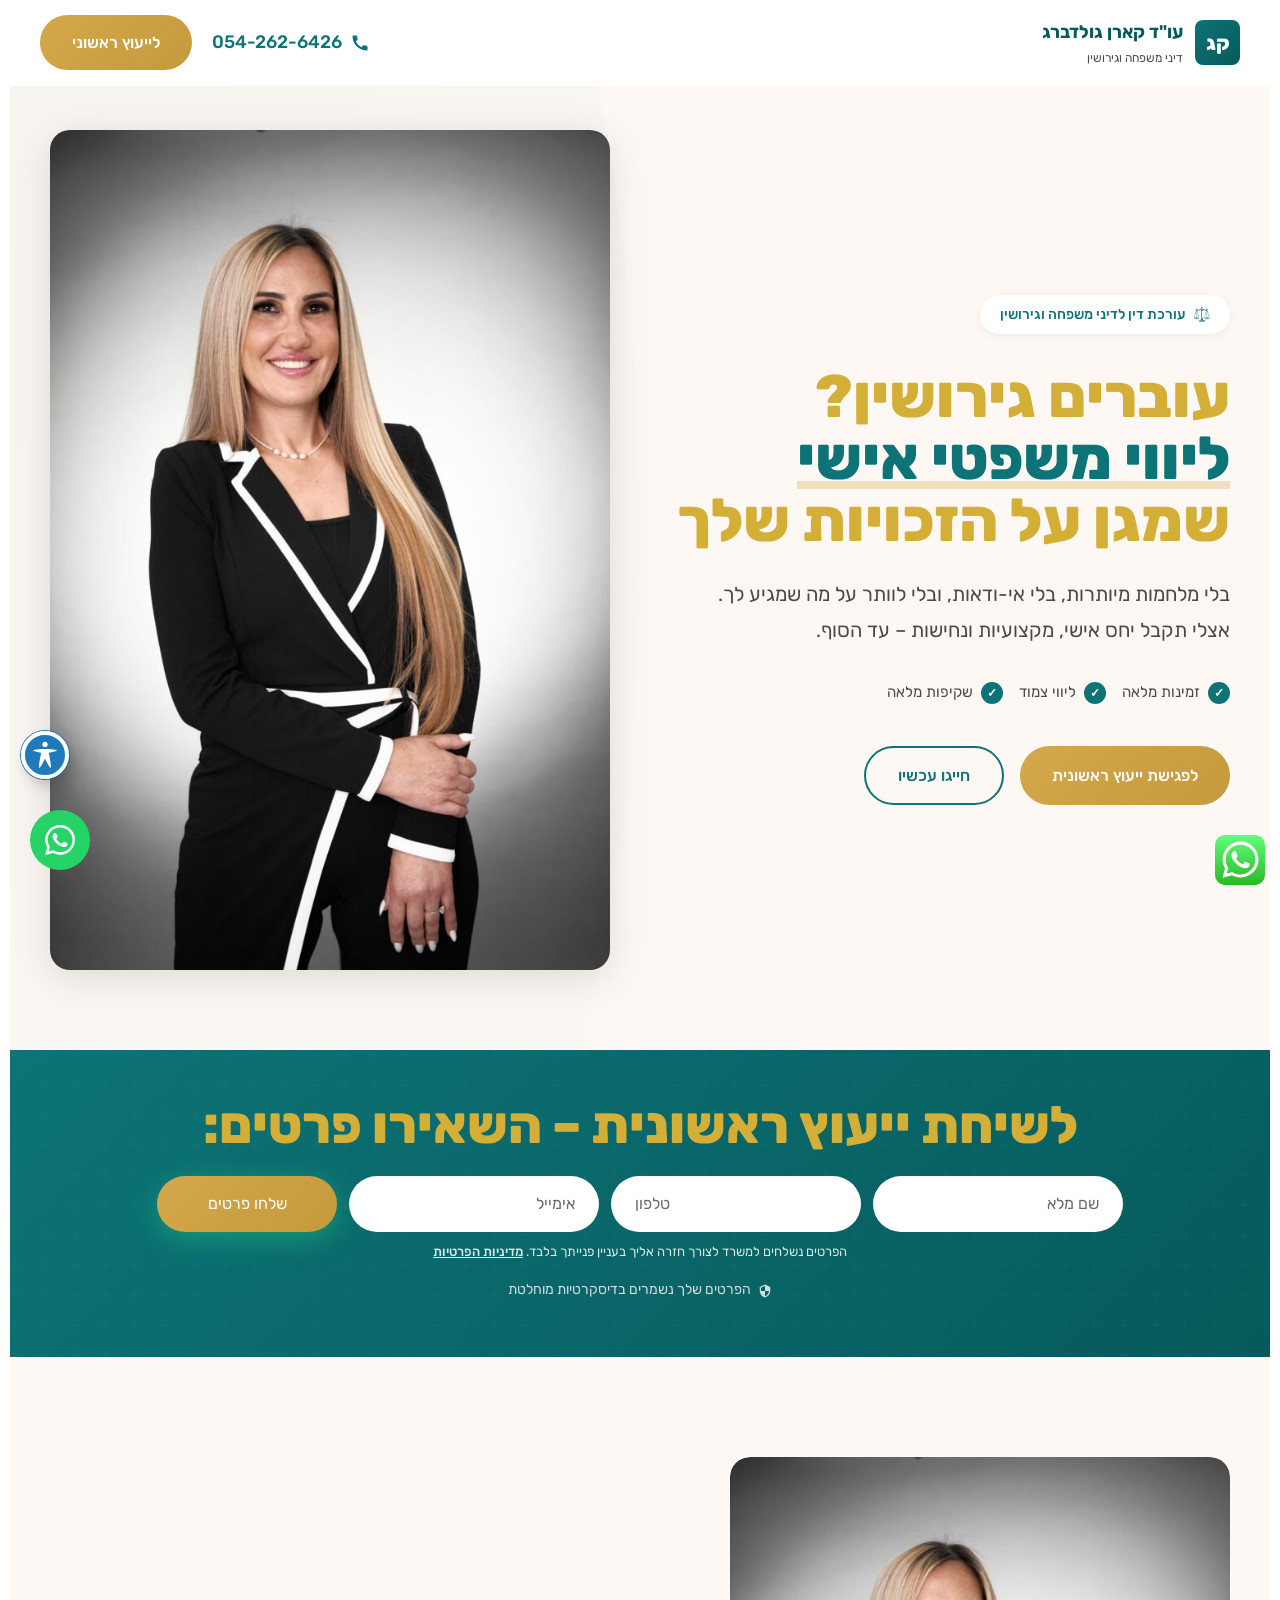
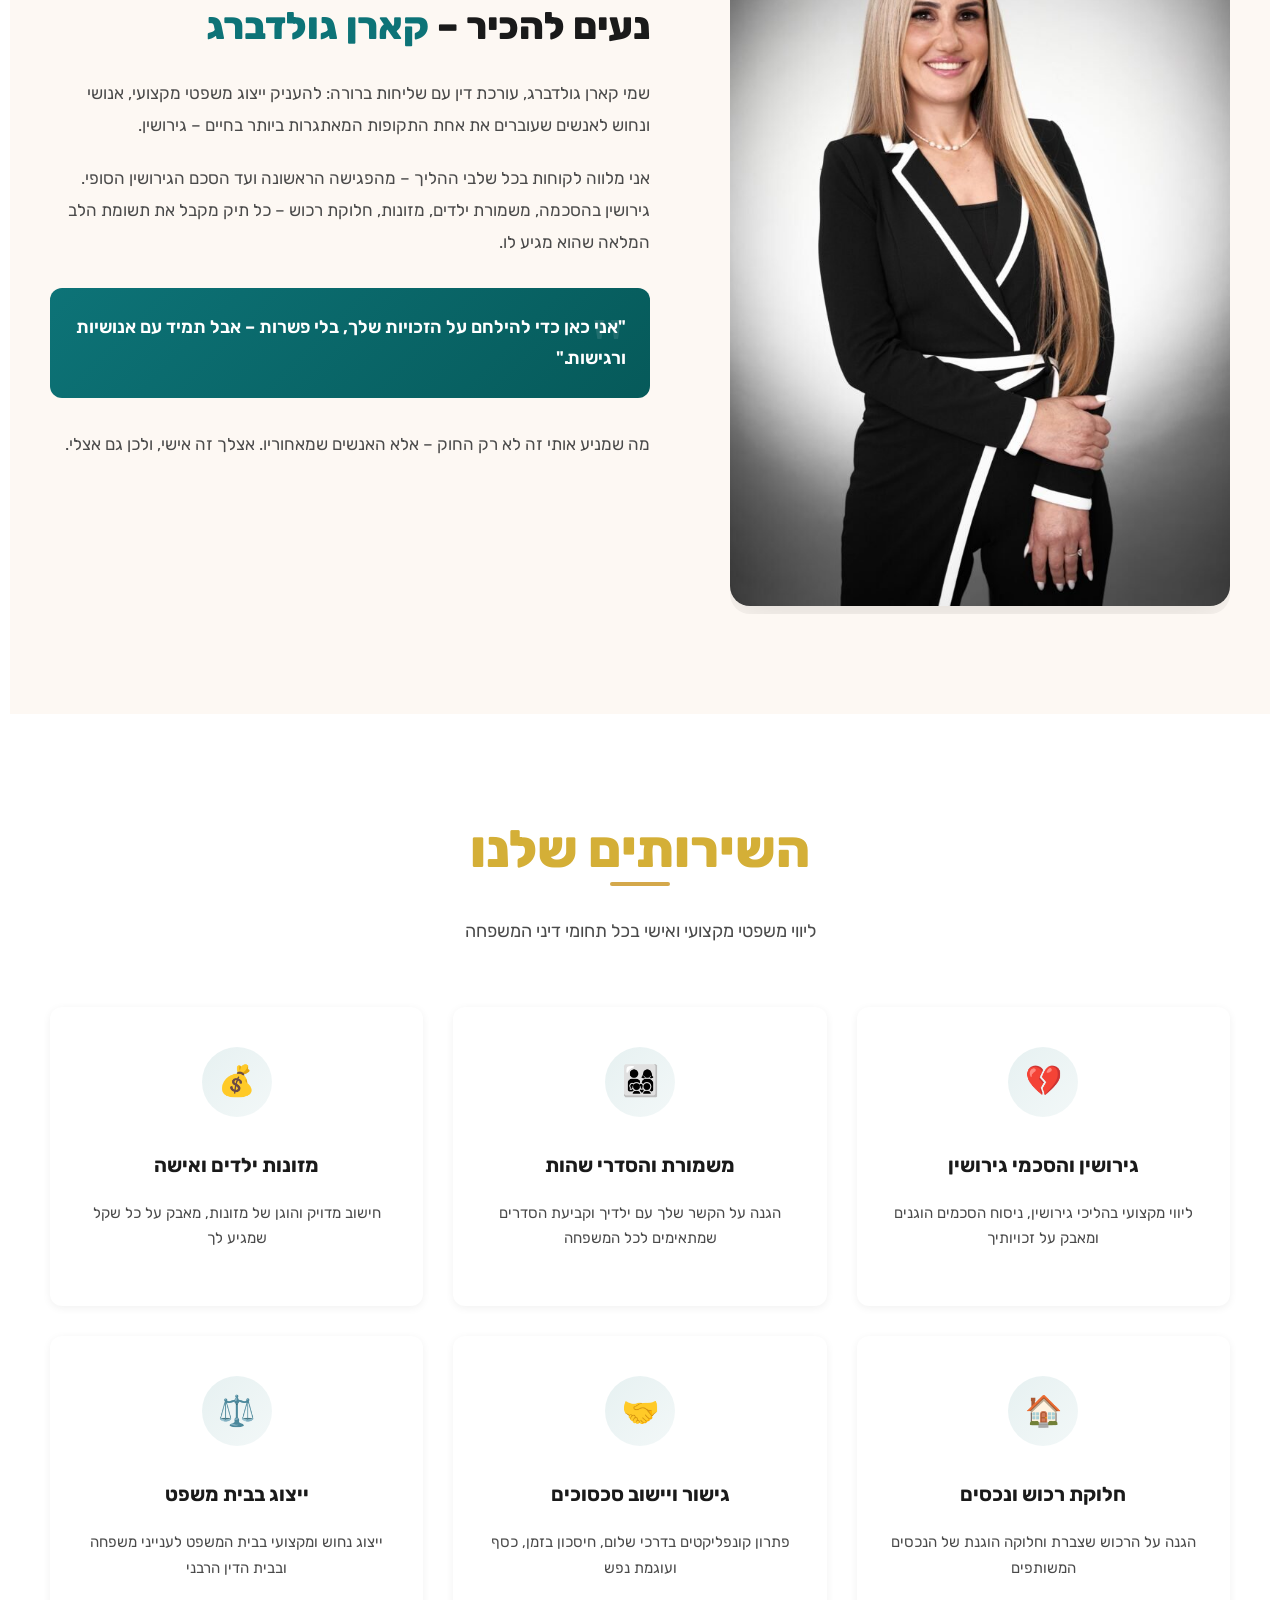
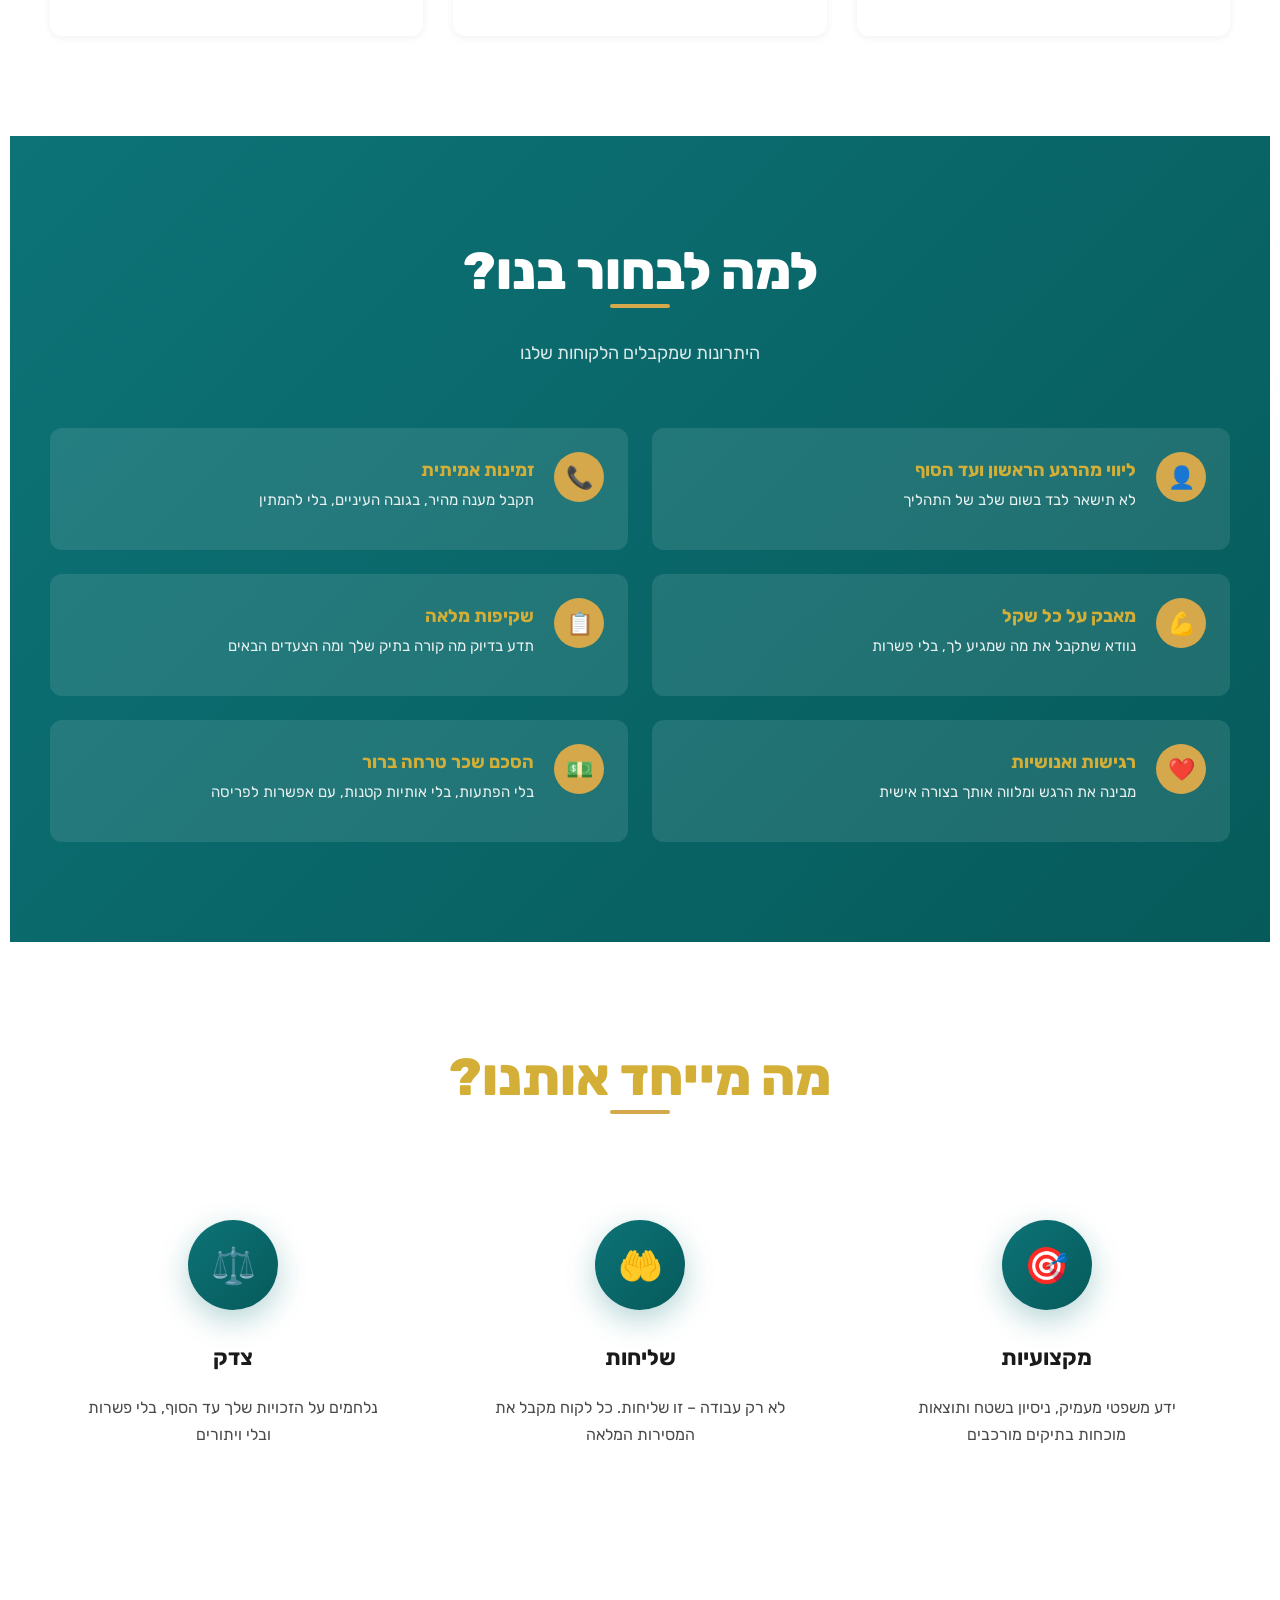
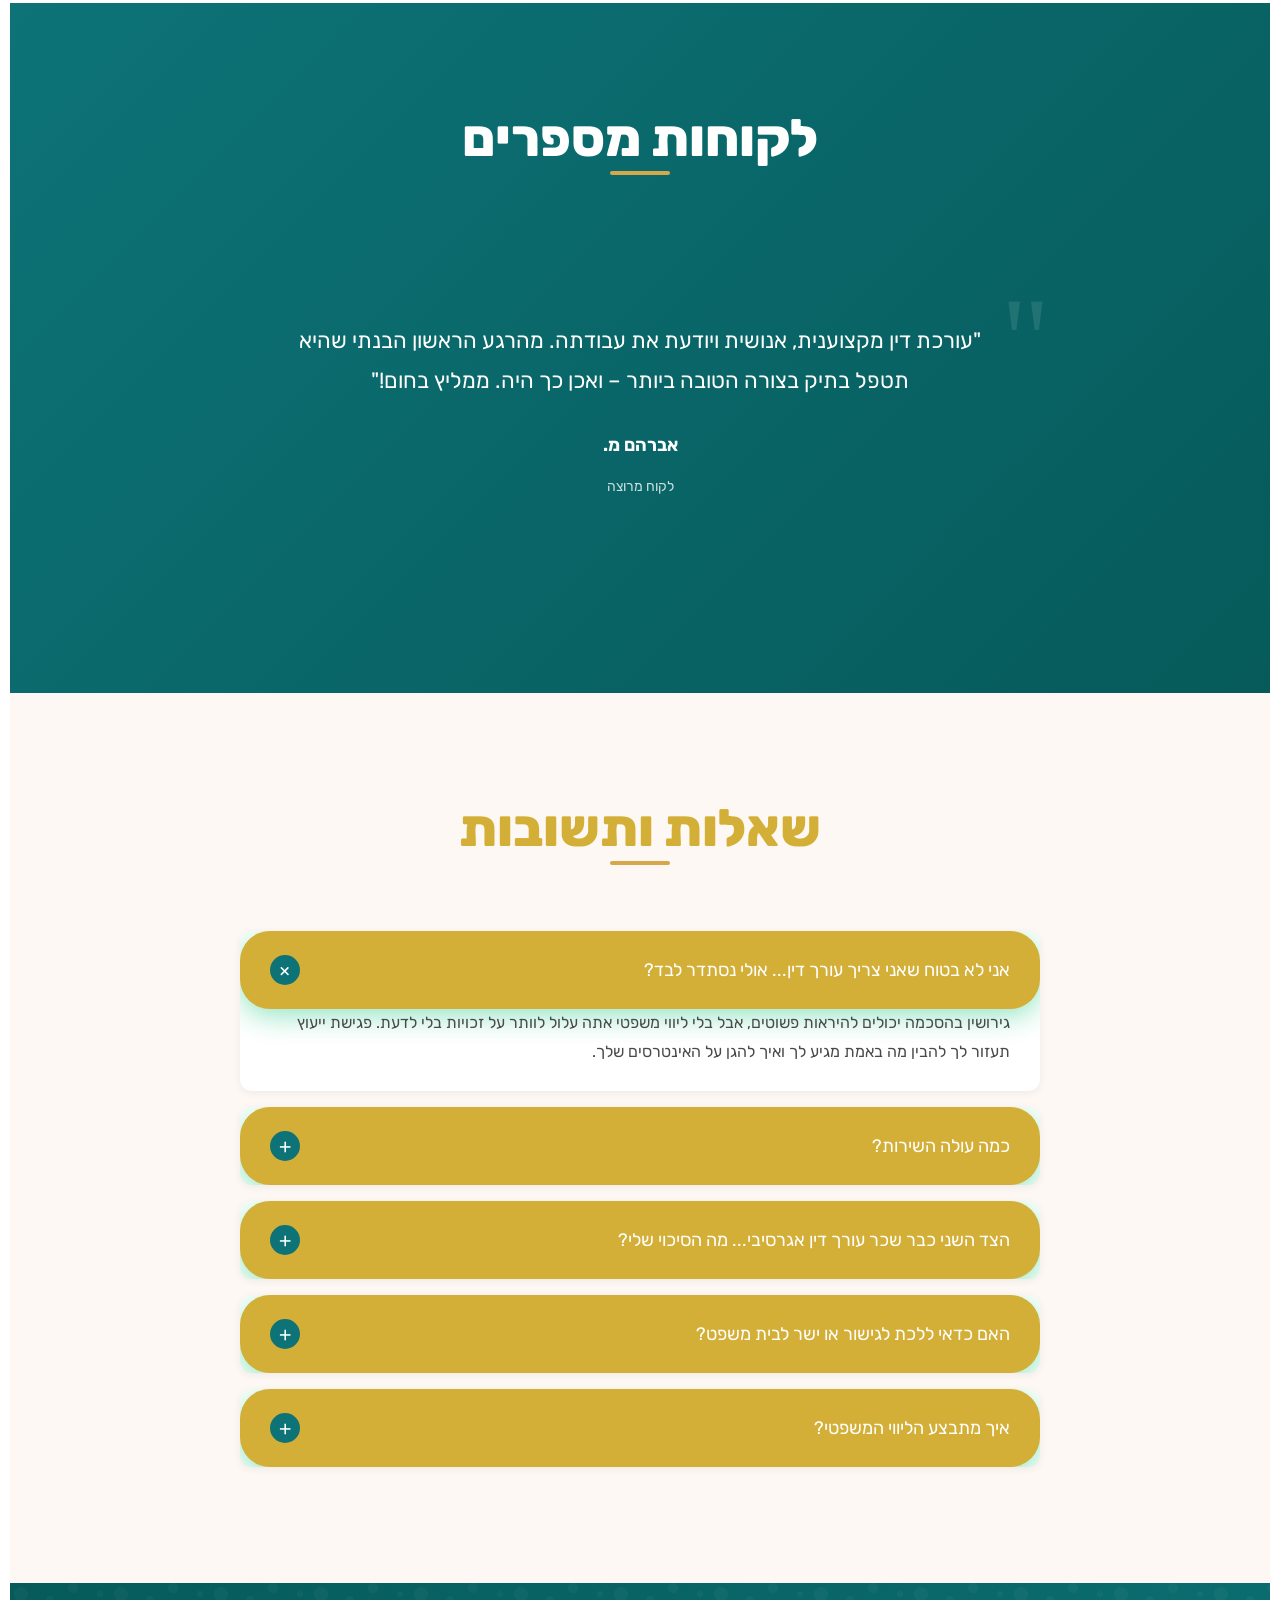
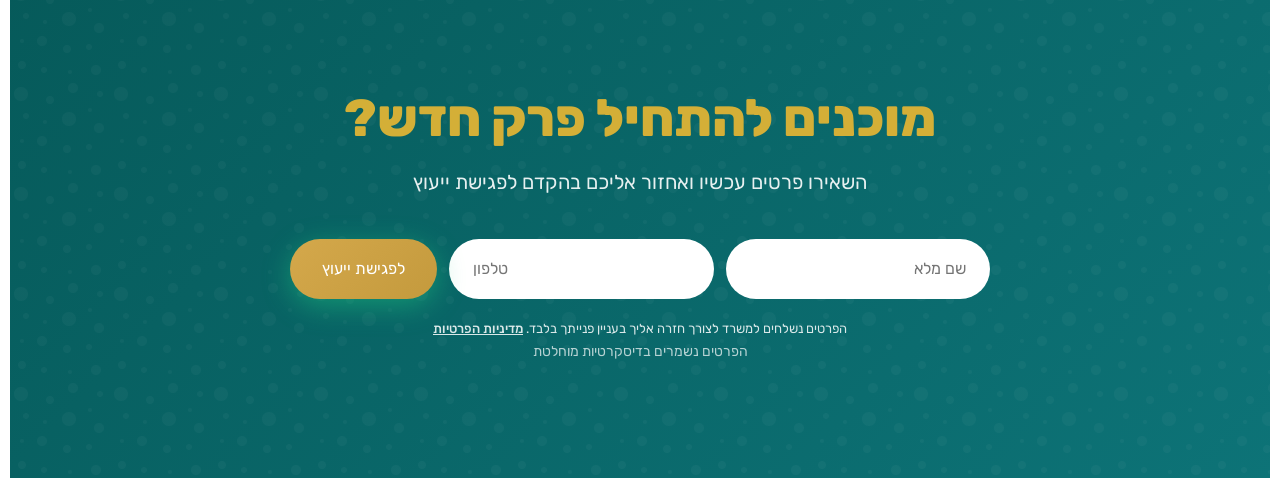
==== commit f4ac6828: "דף נחיתה גירושין: הטפסים שולחים בפועל ל-lead.im, והתודה מוצגת רק אחרי אישור קליטה (טיוטה, לא פורסם) " ====
--- a/lp-גירושין/index.html
+++ b/lp-גירושין/index.html
@@ -76,7 +76,9 @@
 <link rel="icon" href="../wp-content/uploads/2025/05/WhatsApp-Image-2025-05-07-at-06.39.31-1-scaled.jpeg" sizes="192x192" />
 <link rel="apple-touch-icon" href="../wp-content/uploads/2025/05/WhatsApp-Image-2025-05-07-at-06.39.31-1-scaled.jpeg" />
 <meta name="msapplication-TileImage" content="../wp-content/uploads/2025/05/WhatsApp-Image-2025-05-07-at-06.39.31-1-scaled.jpeg" />
-	<meta name="viewport" content="width=device-width, initial-scale=1.0, viewport-fit=cover" /></head>
+	<meta name="viewport" content="width=device-width, initial-scale=1.0, viewport-fit=cover" />
+<style id="kg-form-style">.kg-form-notice{font-size:13px;line-height:1.6;margin:10px auto 0;color:rgba(255,255,255,.85);text-align:center;max-width:640px}.kg-form-notice a{color:inherit;text-decoration:underline}.kg-form-status{font-size:15px;font-weight:600;margin:8px auto 0;text-align:center;max-width:640px;color:#b3261e;background:rgba(255,255,255,.92);border-radius:6px;padding:0 10px}.kg-form-status:empty{display:none}.kg-form-status a{color:inherit;text-decoration:underline}</style>
+</head>
 <body class="rtl wp-singular page-template page-template-elementor_canvas page page-id-3453 wp-custom-logo wp-embed-responsive wp-theme-hello-elementor acwp-readable-arial hello-elementor-default elementor-default elementor-template-canvas elementor-kit-2734 elementor-page elementor-page-3453">
 			<div data-elementor-type="wp-page" data-elementor-id="3453" class="elementor elementor-3453" data-elementor-post-type="page">
 				<div class="elementor-element elementor-element-f48bb34 e-con-full e-flex e-con e-parent" data-id="f48bb34" data-element_type="container" data-e-type="container">
@@ -1507,13 +1509,76 @@
             });
         });
 
-        // Form submission (prevent default for demo)
-        document.querySelectorAll('form').forEach(form => {
-            form.addEventListener('submit', (e) => {
-                e.preventDefault();
-                alert('תודה! נחזור אליך בהקדם.');
+        // Lead forms: send to the office CRM (lead.im) and show thanks ONLY after the CRM confirms receipt
+        (function () {
+            const ENDPOINT = 'https://api.lead.im/v2/submit?lm_form=90425&lm_key=f5f1c5dfb5';
+            const THANKS = '../tnx/';
+            const PHONE_RE = /^0\d{8,9}$/;
+
+            document.querySelectorAll('form.lead-form, form.cta-form').forEach(form => {
+                // honeypot against bots (hidden from people and screen readers)
+                const hp = document.createElement('input');
+                hp.type = 'text'; hp.name = 'company_site'; hp.tabIndex = -1; hp.autocomplete = 'off';
+                hp.setAttribute('aria-hidden', 'true');
+                hp.style.cssText = 'position:absolute;width:1px;height:1px;opacity:0;pointer-events:none;clip-path:inset(50%)';
+                form.appendChild(hp);
+
+                const notice = document.createElement('p');
+                notice.className = 'kg-form-notice';
+                notice.innerHTML = 'הפרטים נשלחים למשרד לצורך חזרה אליך בעניין פנייתך בלבד. <a href="../מדיניות-פרטיות/">מדיניות הפרטיות</a>';
+                form.insertAdjacentElement('afterend', notice);
+
+                const status = document.createElement('p');
+                status.className = 'kg-form-status';
+                status.setAttribute('role', 'alert');
+                notice.insertAdjacentElement('afterend', status);
+
+                form.addEventListener('submit', async (e) => {
+                    e.preventDefault();
+                    status.textContent = '';
+                    if (hp.value) return;
+
+                    const name = form.querySelector('input[type="text"]:not([name="company_site"])');
+                    const tel = form.querySelector('input[type="tel"]');
+                    const email = form.querySelector('input[type="email"]');
+                    const phone = (tel.value || '').replace(/[\s-]/g, '');
+                    if (!name.value.trim() || name.value.trim().length < 2) { name.focus(); status.textContent = 'נא למלא שם מלא.'; return; }
+                    if (!PHONE_RE.test(phone)) { tel.focus(); status.textContent = 'נא למלא מספר טלפון תקין.'; return; }
+
+                    const btn = form.querySelector('button[type="submit"]');
+                    const label = btn.textContent;
+                    btn.disabled = true; btn.textContent = 'שולח...';
+
+                    const body = new URLSearchParams({
+                        contact_name: name.value.trim(),
+                        contact_phone: phone,
+                        contact_email: email ? email.value.trim() : '',
+                        subj: 'דף נחיתה גירושין',
+                        contact_message: 'פנייה מדף הנחיתה לגירושין (' + (form.classList.contains('cta-form') ? 'טופס תחתון' : 'טופס עליון') + ')'
+                    });
+                    const params = new URLSearchParams(location.search);
+                    ['utm_source', 'utm_medium', 'utm_campaign', 'utm_content', 'utm_term'].forEach(k => { if (params.get(k)) body.set(k, params.get(k)); });
+
+                    let ok = false;
+                    try {
+                        const ctrl = new AbortController();
+                        const timer = setTimeout(() => ctrl.abort(), 15000);
+                        const res = await fetch(ENDPOINT, { method: 'POST', body, signal: ctrl.signal });
+                        clearTimeout(timer);
+                        const data = res.ok ? await res.json() : null;
+                        ok = !!(data && Number(data.result) > 0);
+                    } catch (err) { ok = false; }
+
+                    if (ok) {
+                        form.reset();
+                        location.href = THANKS;
+                        return;
+                    }
+                    btn.disabled = false; btn.textContent = label;
+                    status.innerHTML = 'הפרטים לא נשלחו בגלל תקלה זמנית. אפשר לנסות שוב, או ליצור קשר ישירות: <a href="tel:098626688">09-8626688</a> · <a href="https://wa.me/972542626426" target="_blank" rel="noopener">וואטסאפ</a>';
+                });
             });
-        });
+        })();
 
         // Intersection Observer for animations
         const observerOptions = {
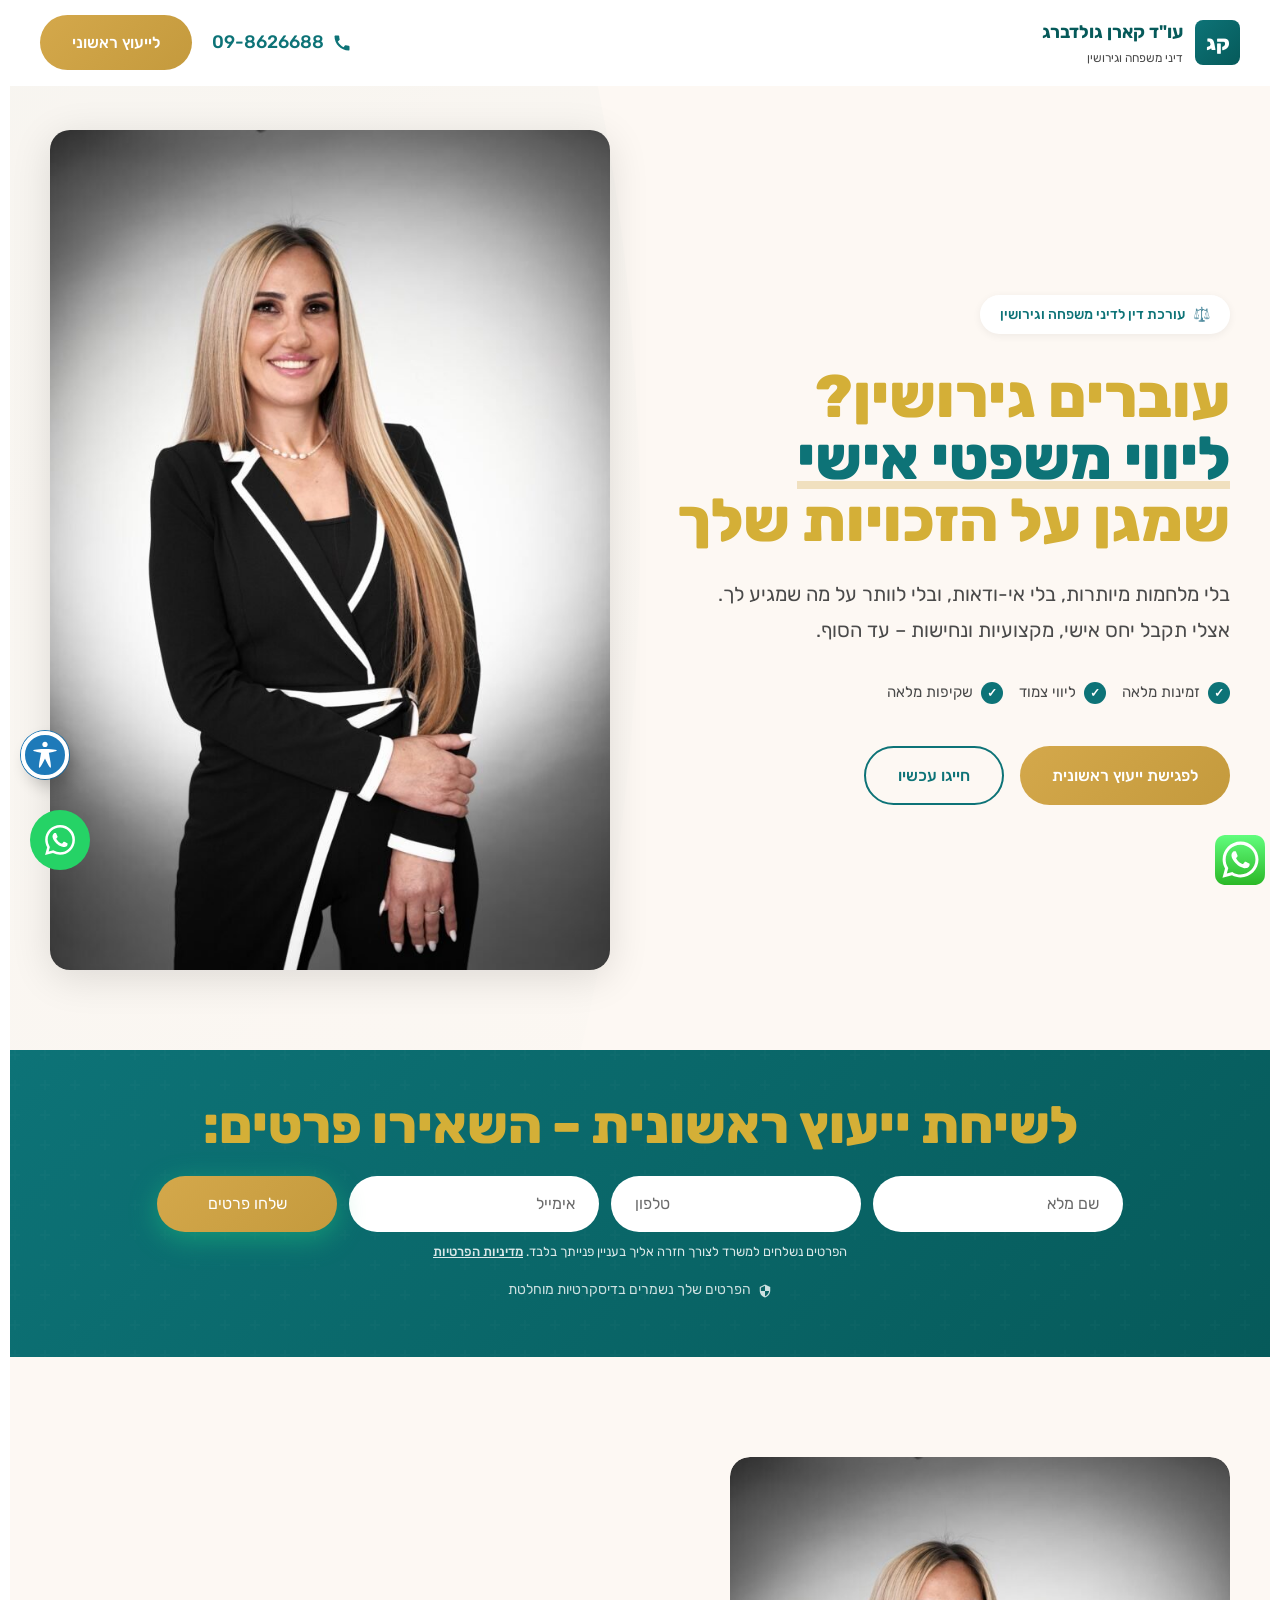
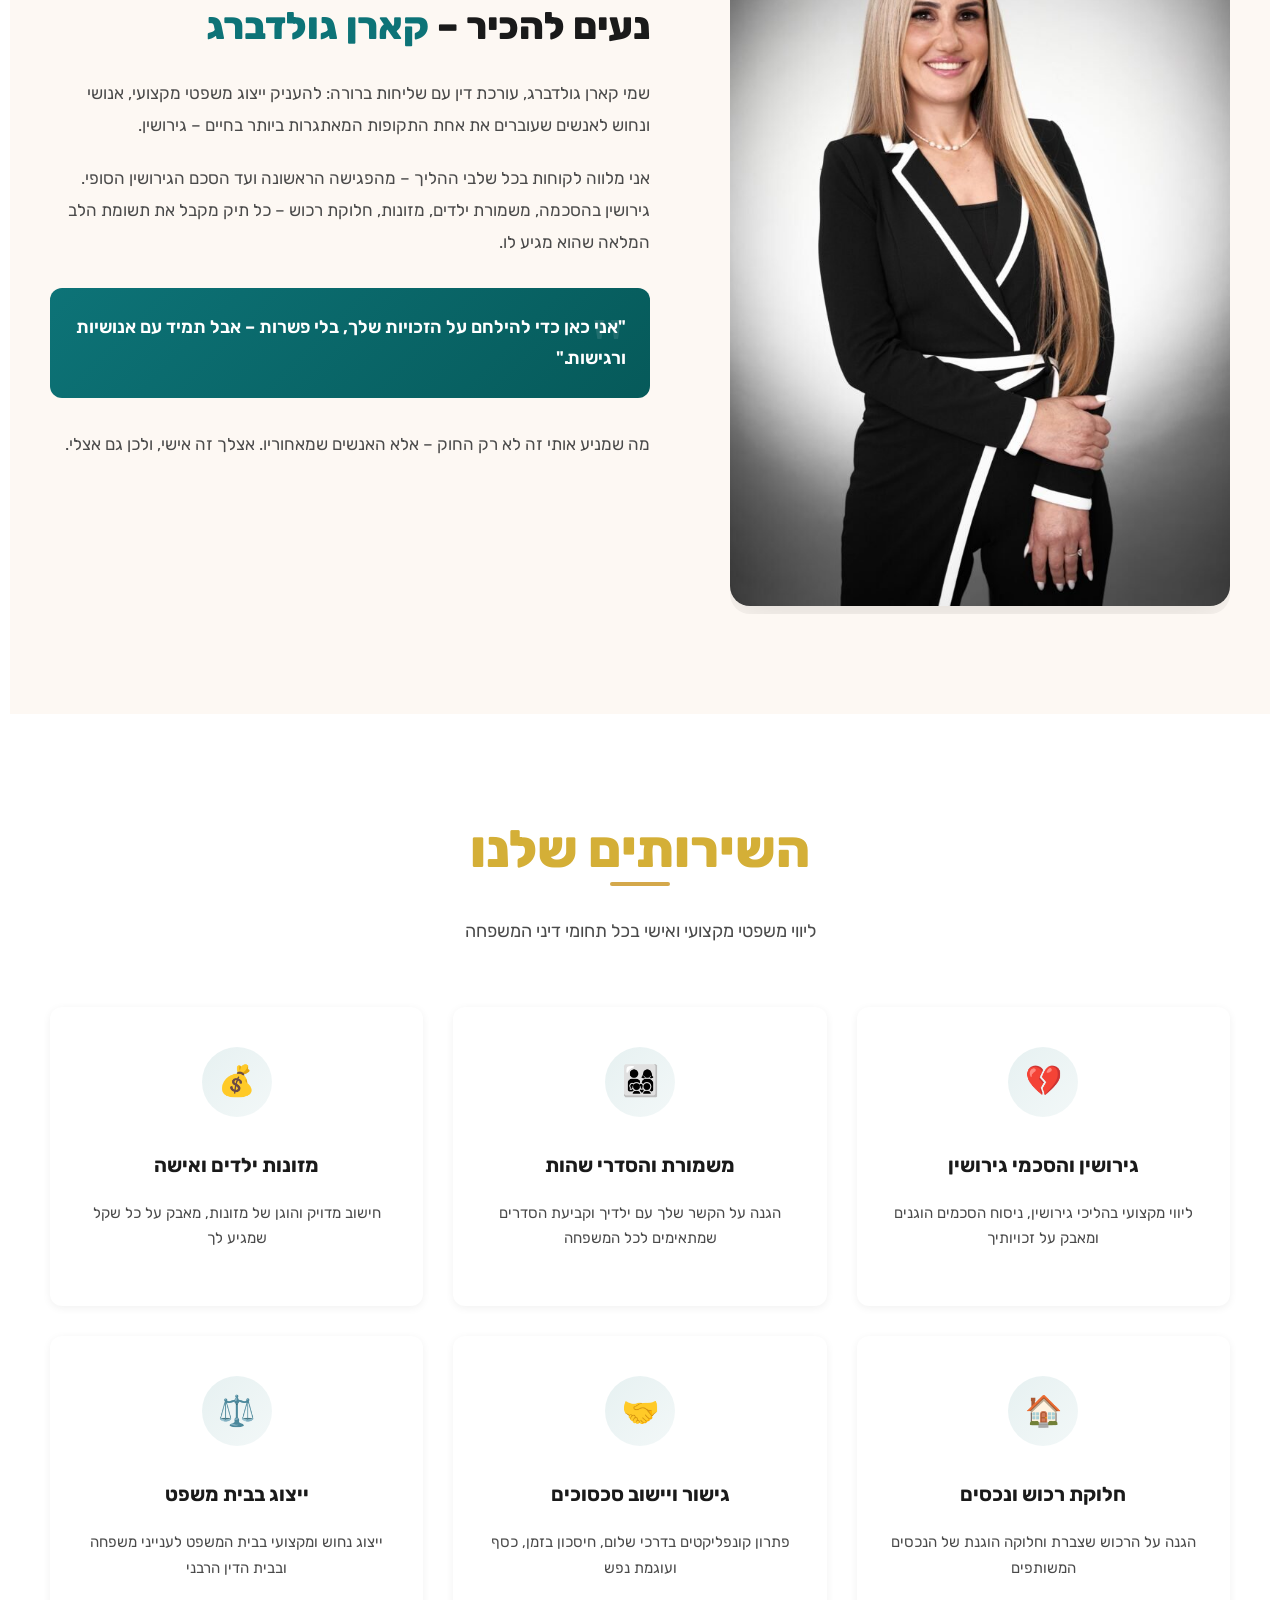
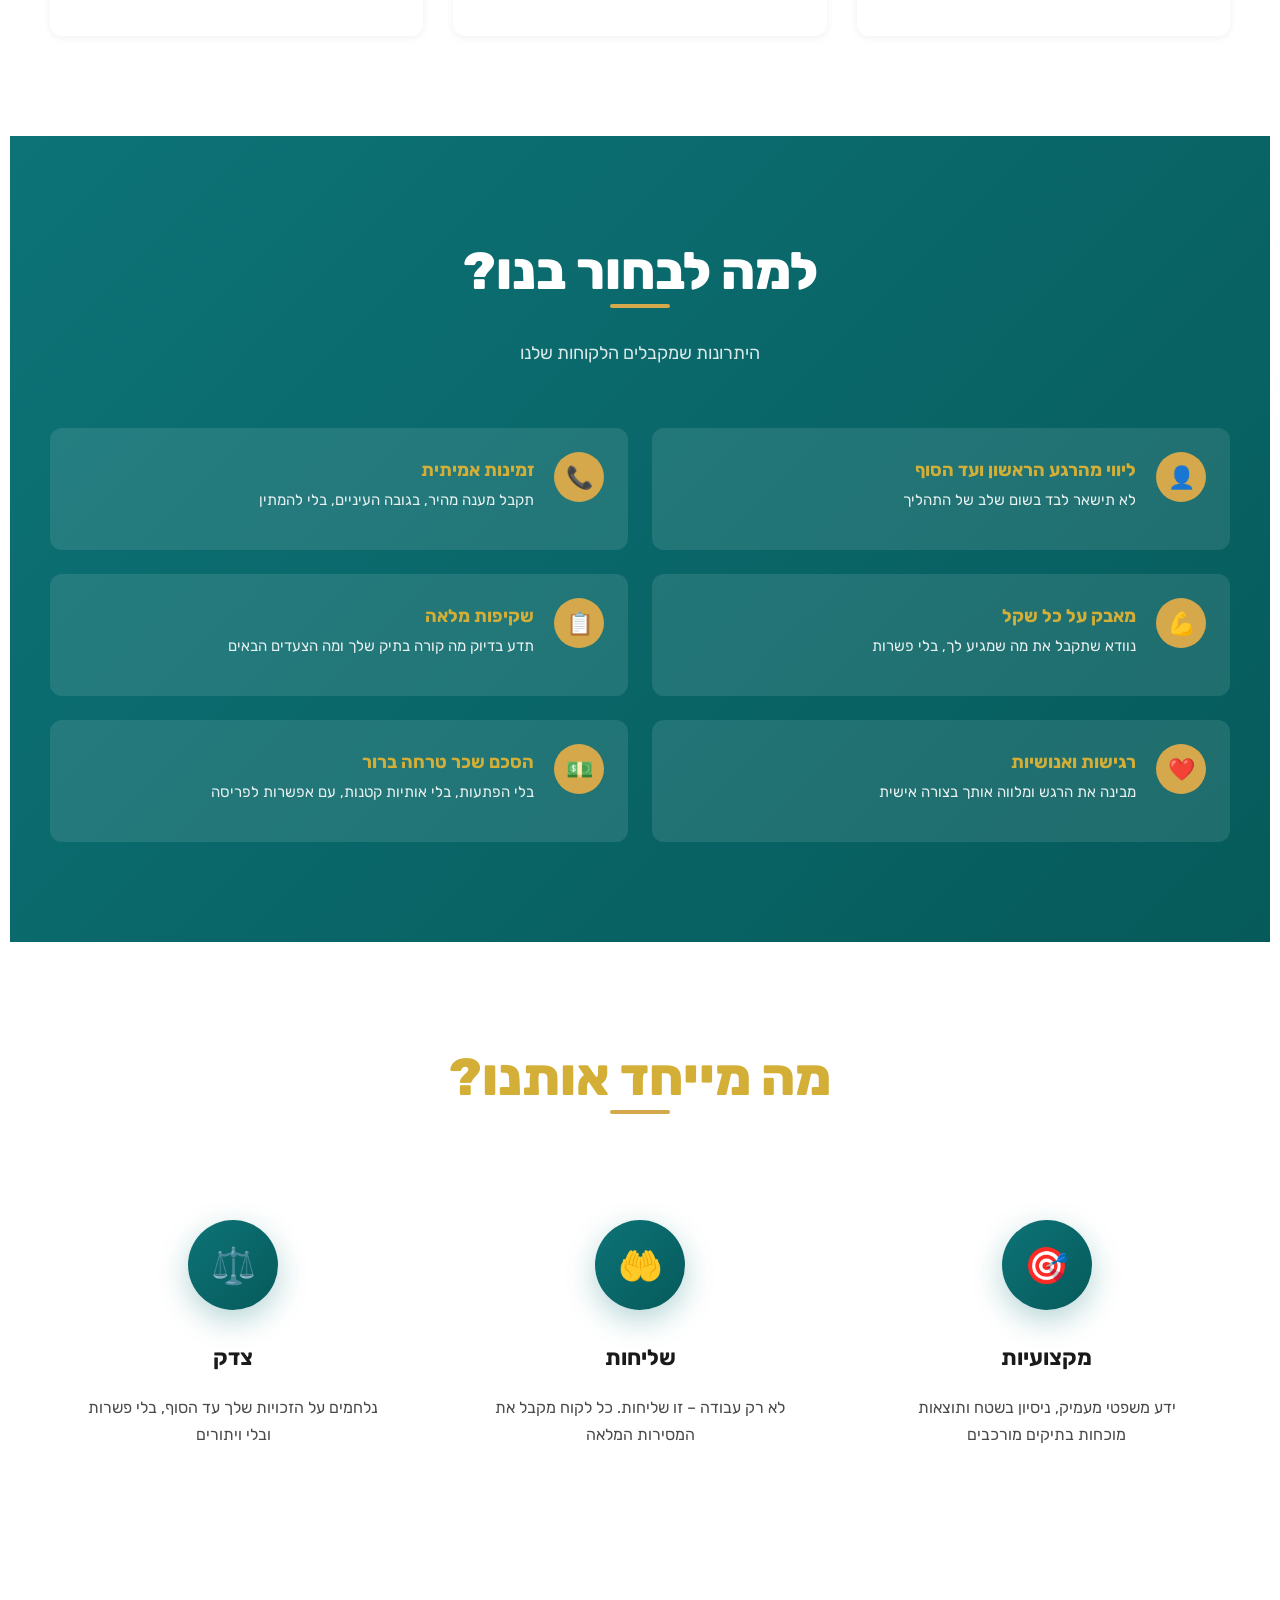
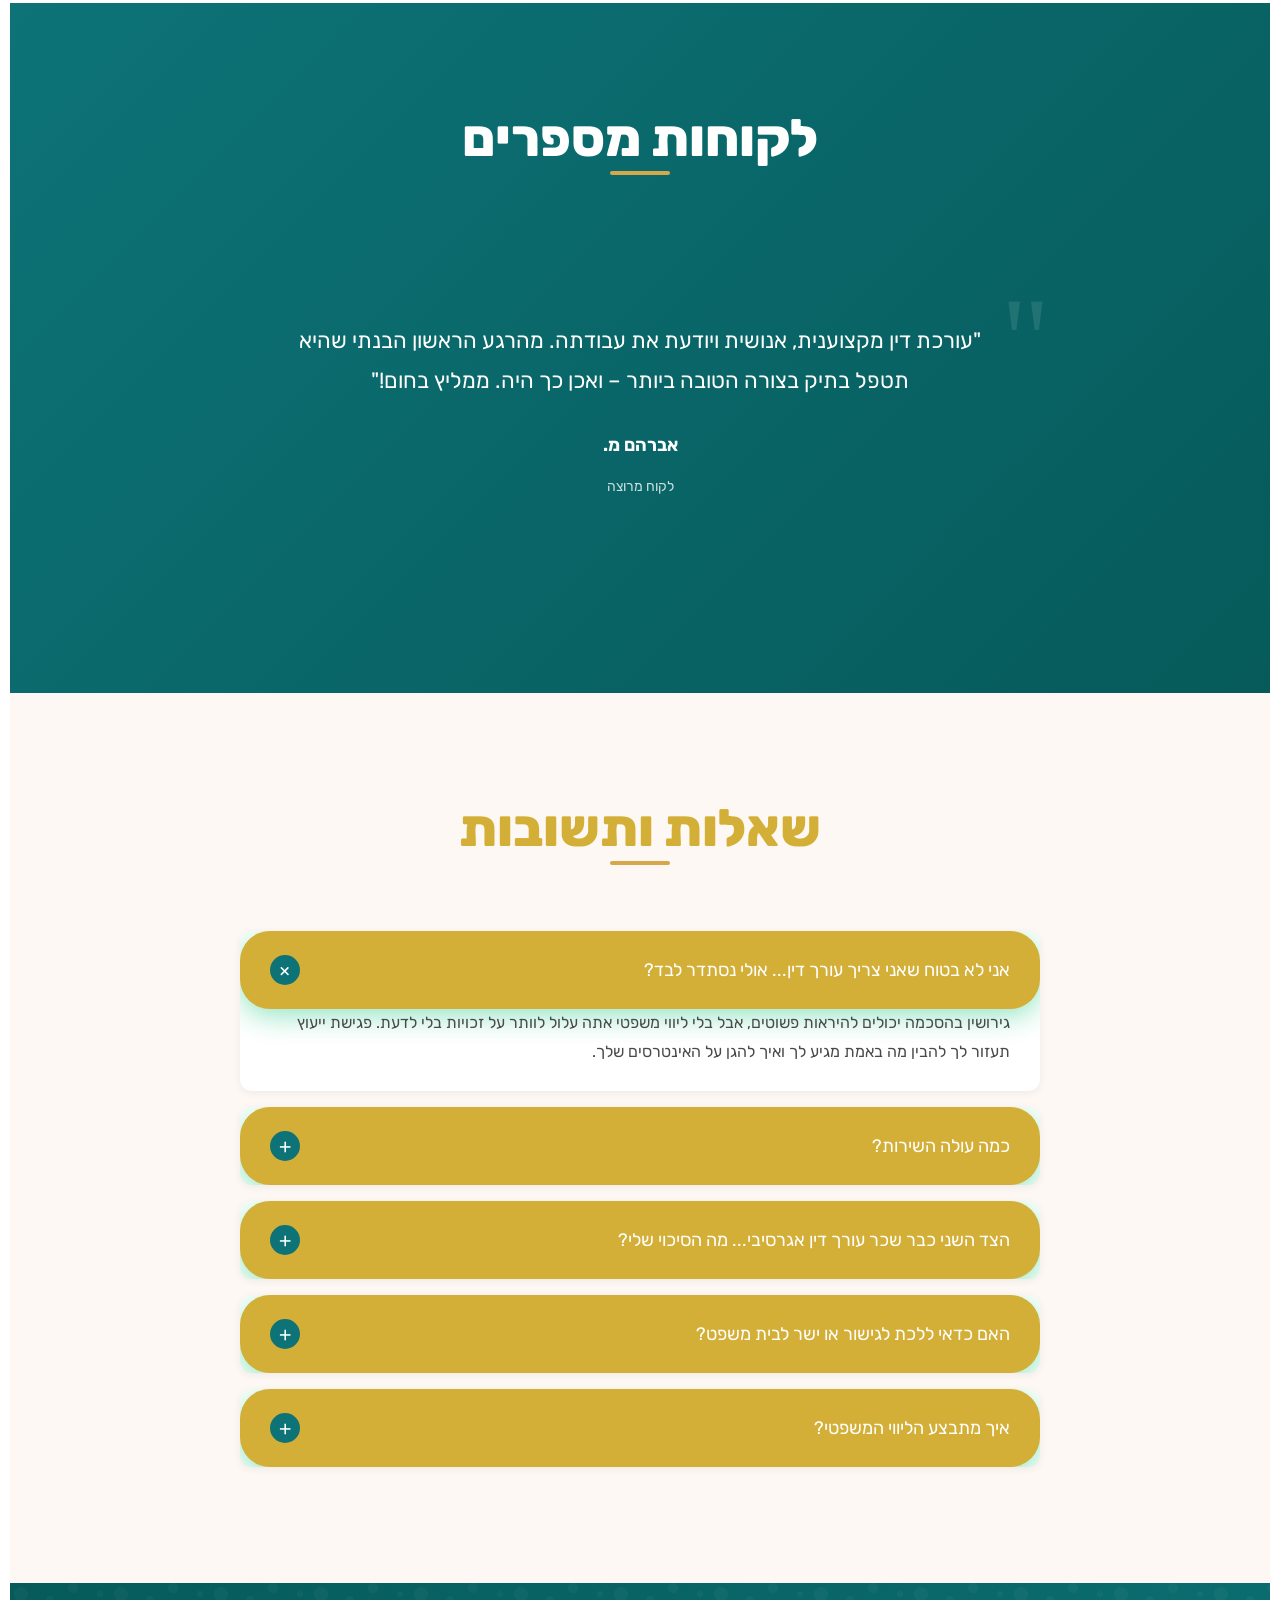
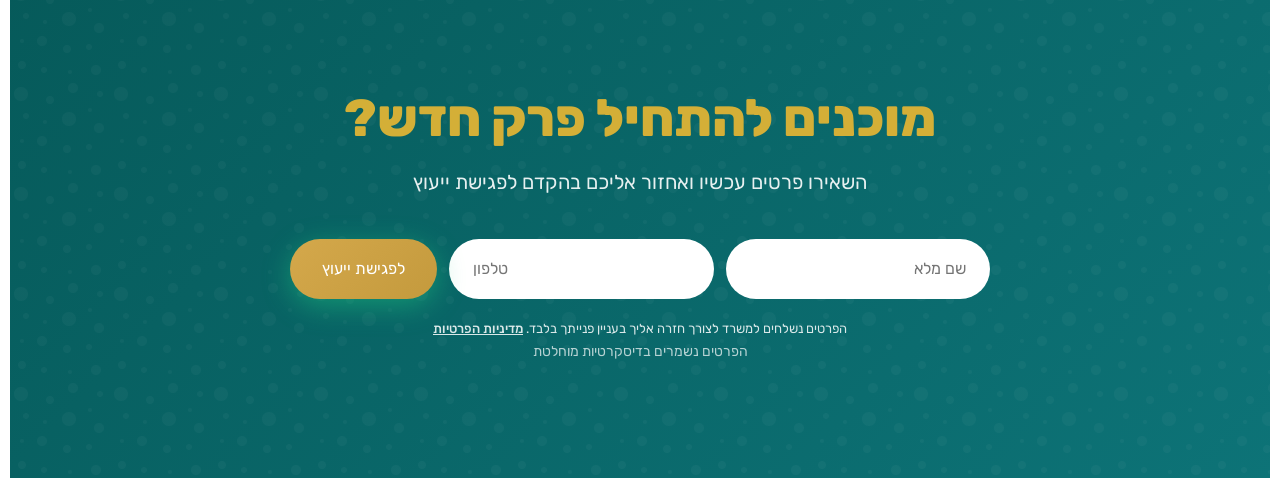
==== commit ac6a18bb: "פרטי התקשרות: דוא"ל רשמי karen@kareng-law.co.il, כתובת פתח תקווה 6 מגדל החלוצים נתניה, מספר המשרד כמ" ====
--- a/lp-גירושין/index.html
+++ b/lp-גירושין/index.html
@@ -1149,9 +1149,9 @@
                 </div>
             </div>
             <div class="header-cta">
-                <a href="tel:054-262-6426" class="header-phone">
+                <a href="tel:098626688" class="header-phone">
                     <svg width="20" height="20" fill="currentColor" viewBox="0 0 24 24"><path d="M20.01 15.38c-1.23 0-2.42-.2-3.53-.56a.977.977 0 00-1.01.24l-1.57 1.97c-2.83-1.35-5.48-3.9-6.89-6.83l1.95-1.66c.27-.28.35-.67.24-1.02-.37-1.11-.56-2.3-.56-3.53 0-.54-.45-.99-.99-.99H4.19C3.65 3 3 3.24 3 3.99 3 13.28 10.73 21 20.01 21c.71 0 .99-.63.99-1.18v-3.45c0-.54-.45-.99-.99-.99z"/></svg>
-                    054-262-6426
+                    09-8626688
                 </a>
                 <a href="#contact" class="btn btn-primary">לייעוץ ראשוני</a>
             </div>
@@ -1180,7 +1180,7 @@
                 </div>
                 <div class="hero-cta">
                     <a href="#contact" class="btn btn-primary">לפגישת ייעוץ ראשונית</a>
-                    <a href="tel:054-262-6426" class="btn btn-outline">חייגו עכשיו</a>
+                    <a href="tel:098626688" class="btn btn-outline">חייגו עכשיו</a>
                 </div>
             </div>
             <div class="hero-image">
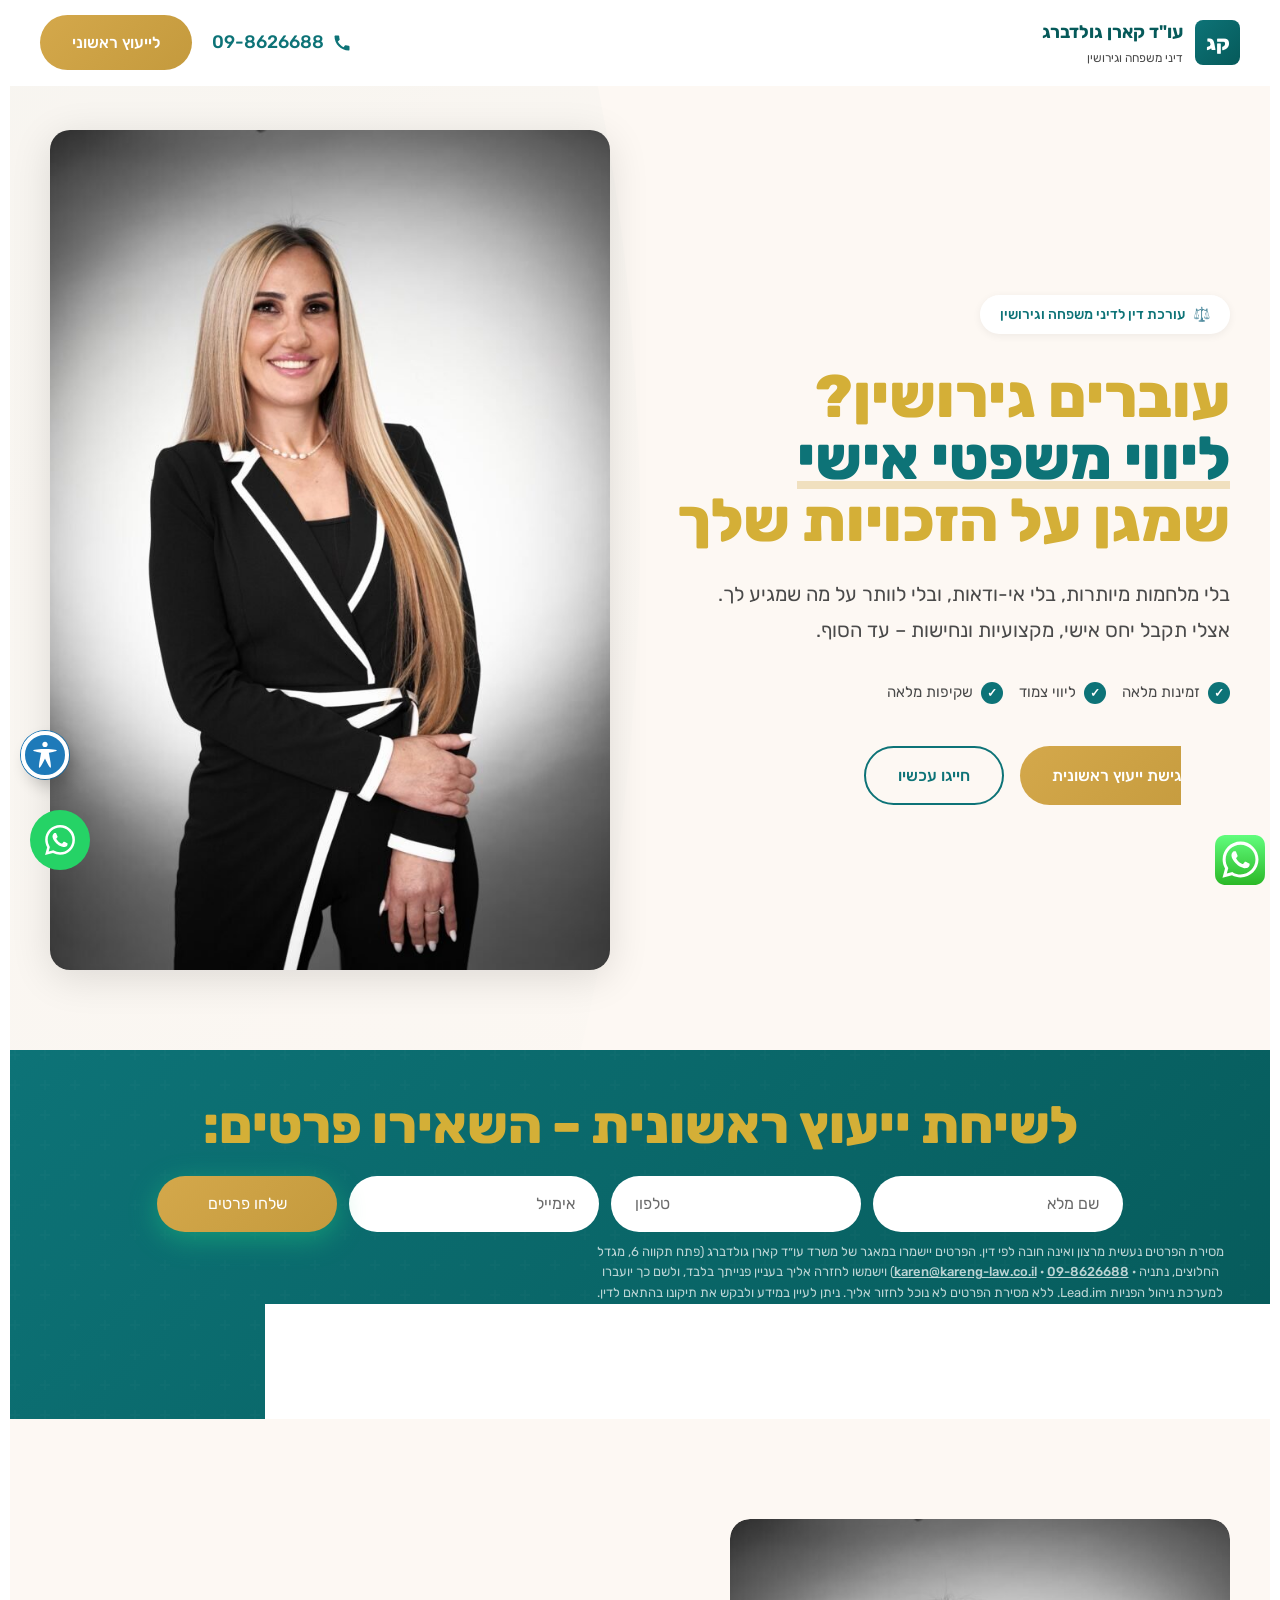
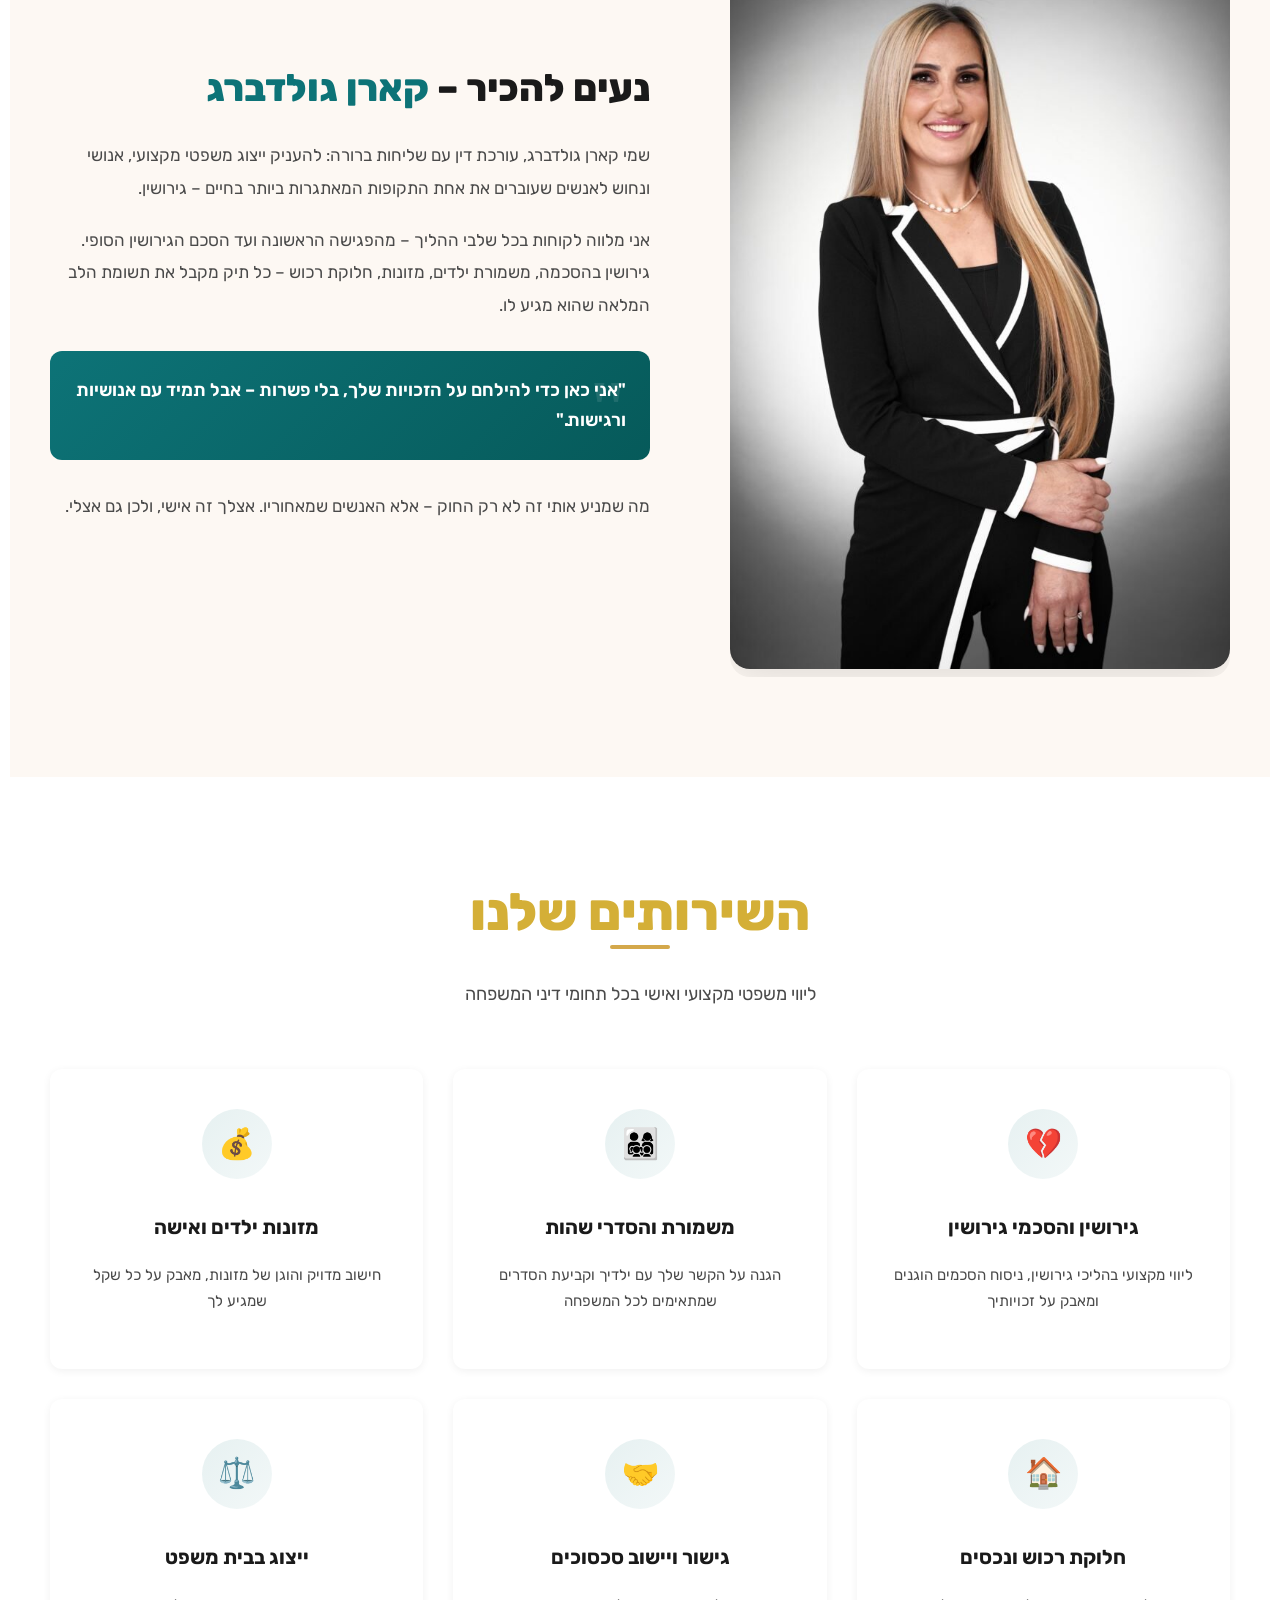
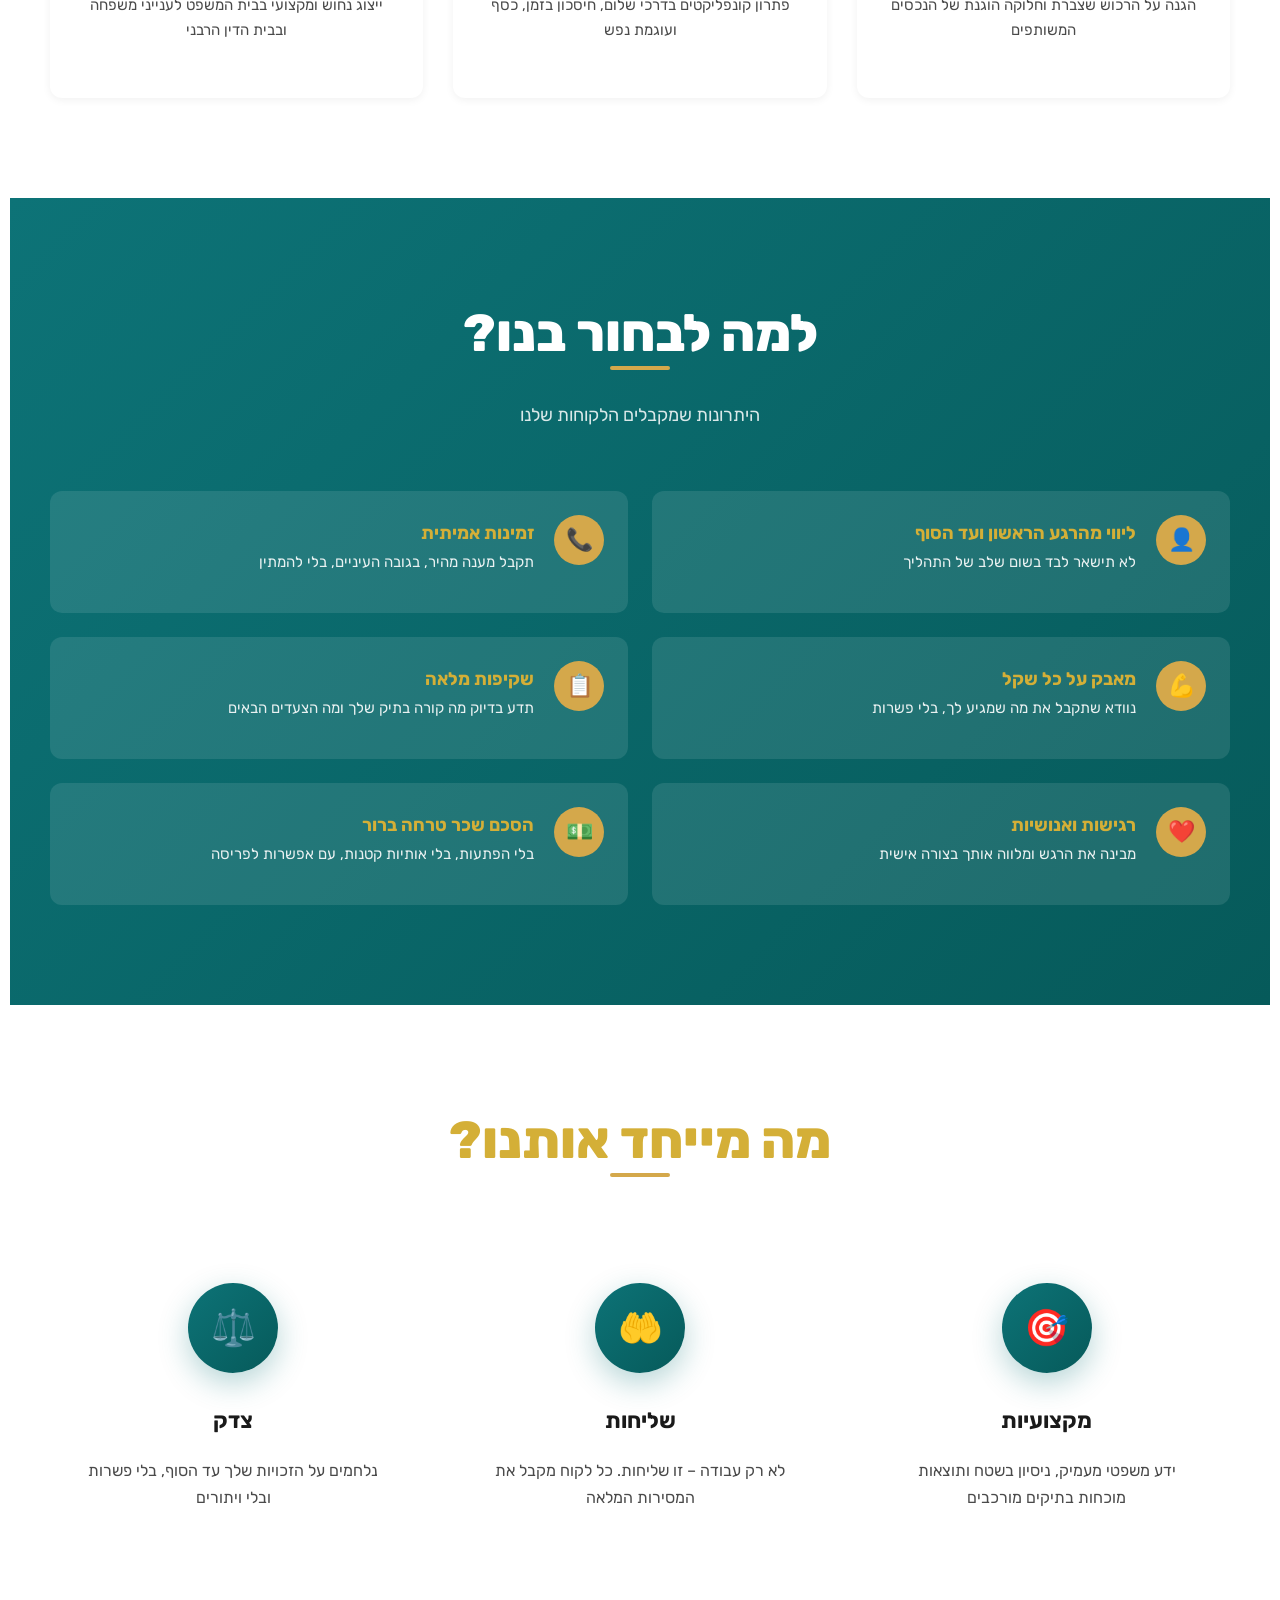
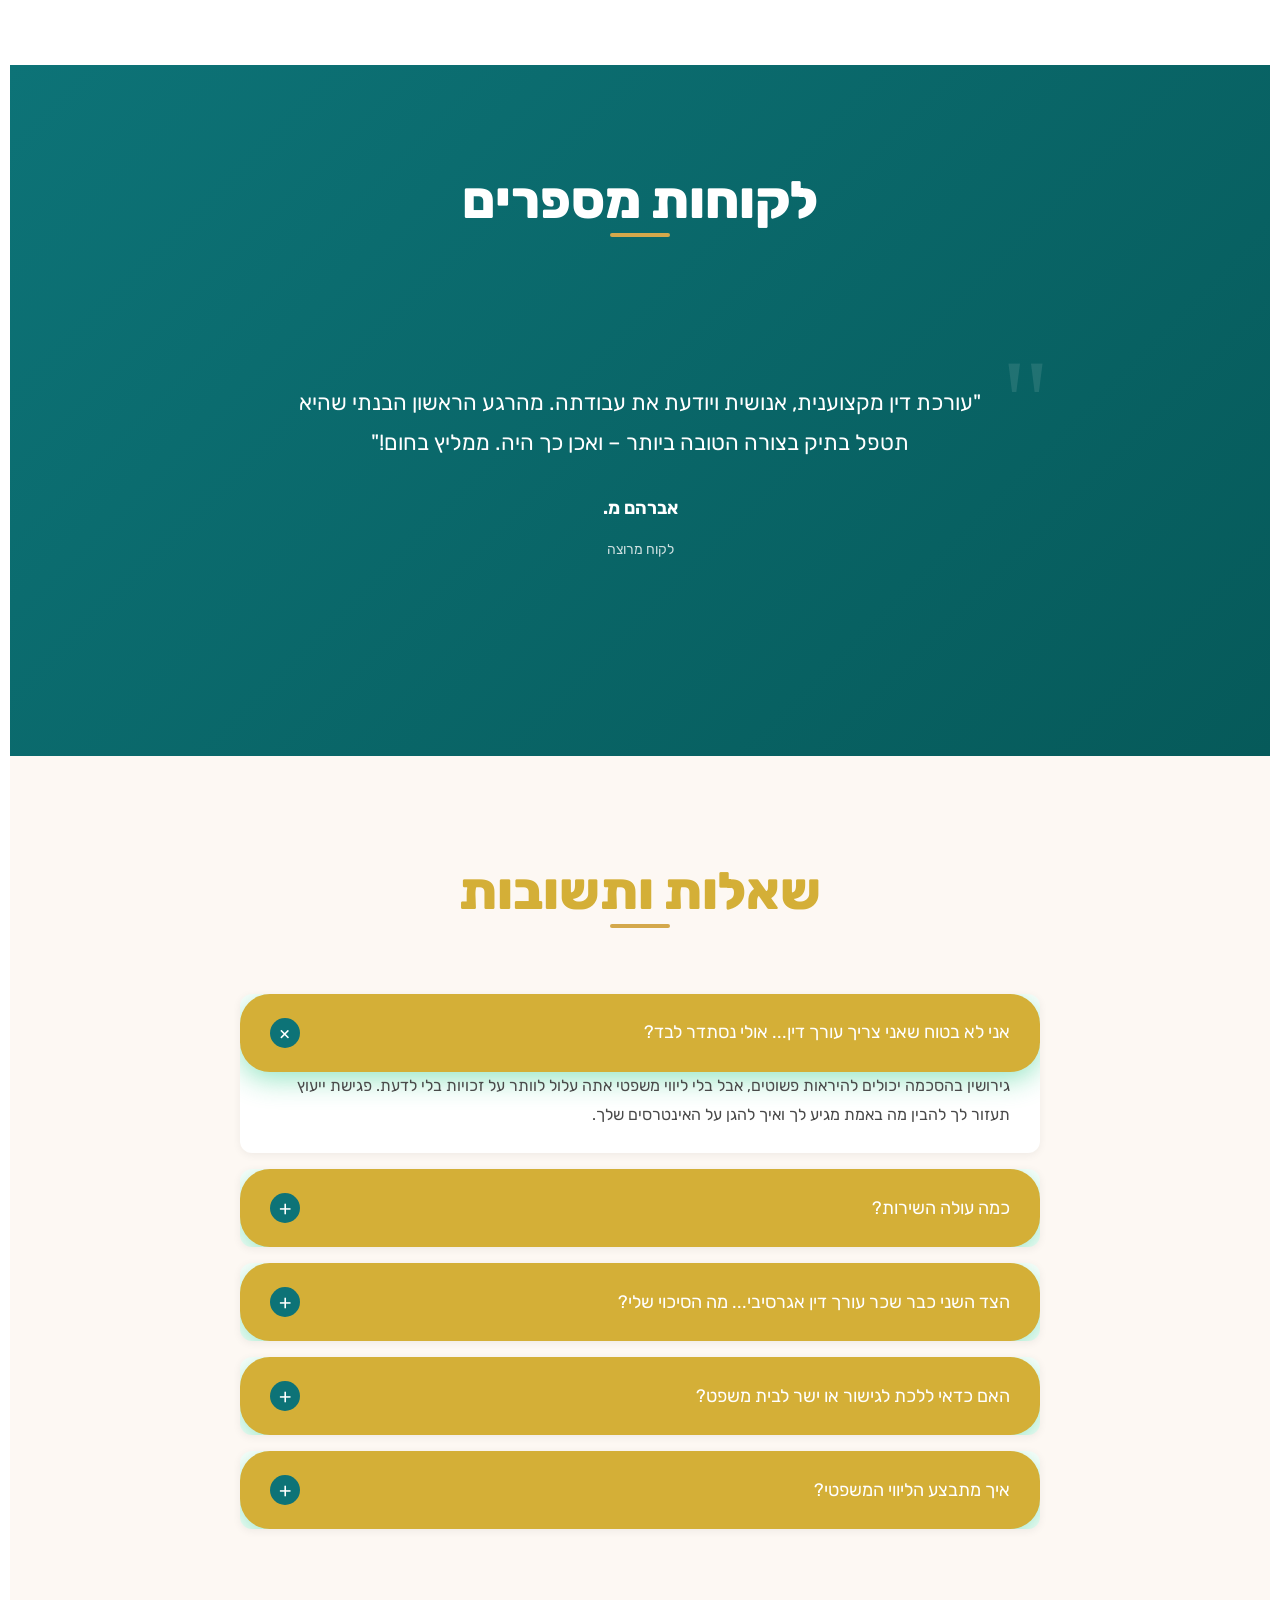
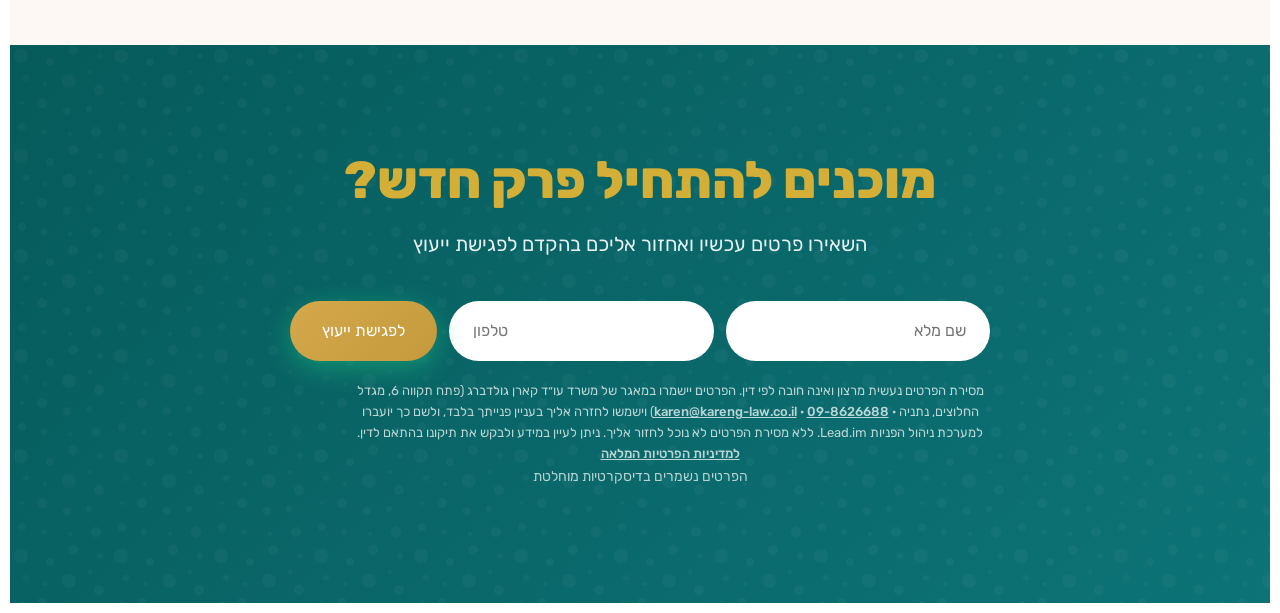
==== commit b2cb62d0: "מדיניות פרטיות והודעות יידוע: Lead.im, גובה החוב ועיר המגורים, כתובת מלאה (טיוטה לאישור קארן, לא לפר" ====
--- a/lp-גירושין/index.html
+++ b/lp-גירושין/index.html
@@ -1525,7 +1525,7 @@
 
                 const notice = document.createElement('p');
                 notice.className = 'kg-form-notice';
-                notice.innerHTML = 'הפרטים נשלחים למשרד לצורך חזרה אליך בעניין פנייתך בלבד. <a href="../מדיניות-פרטיות/">מדיניות הפרטיות</a>';
+                notice.innerHTML = 'מסירת הפרטים נעשית מרצון ואינה חובה לפי דין. הפרטים יישמרו במאגר של משרד עו״ד קארן גולדברג (פתח תקווה 6, מגדל החלוצים, נתניה · <a href="tel:098626688">09-8626688</a> · <a href="mailto:karen@kareng-law.co.il">karen@kareng-law.co.il</a>) וישמשו לחזרה אליך בעניין פנייתך בלבד, ולשם כך יועברו למערכת ניהול הפניות Lead.im. ללא מסירת הפרטים לא נוכל לחזור אליך. ניתן לעיין במידע ולבקש את תיקונו בהתאם לדין. <a href="../מדיניות-פרטיות/">למדיניות הפרטיות המלאה</a>';
                 form.insertAdjacentElement('afterend', notice);
 
                 const status = document.createElement('p');
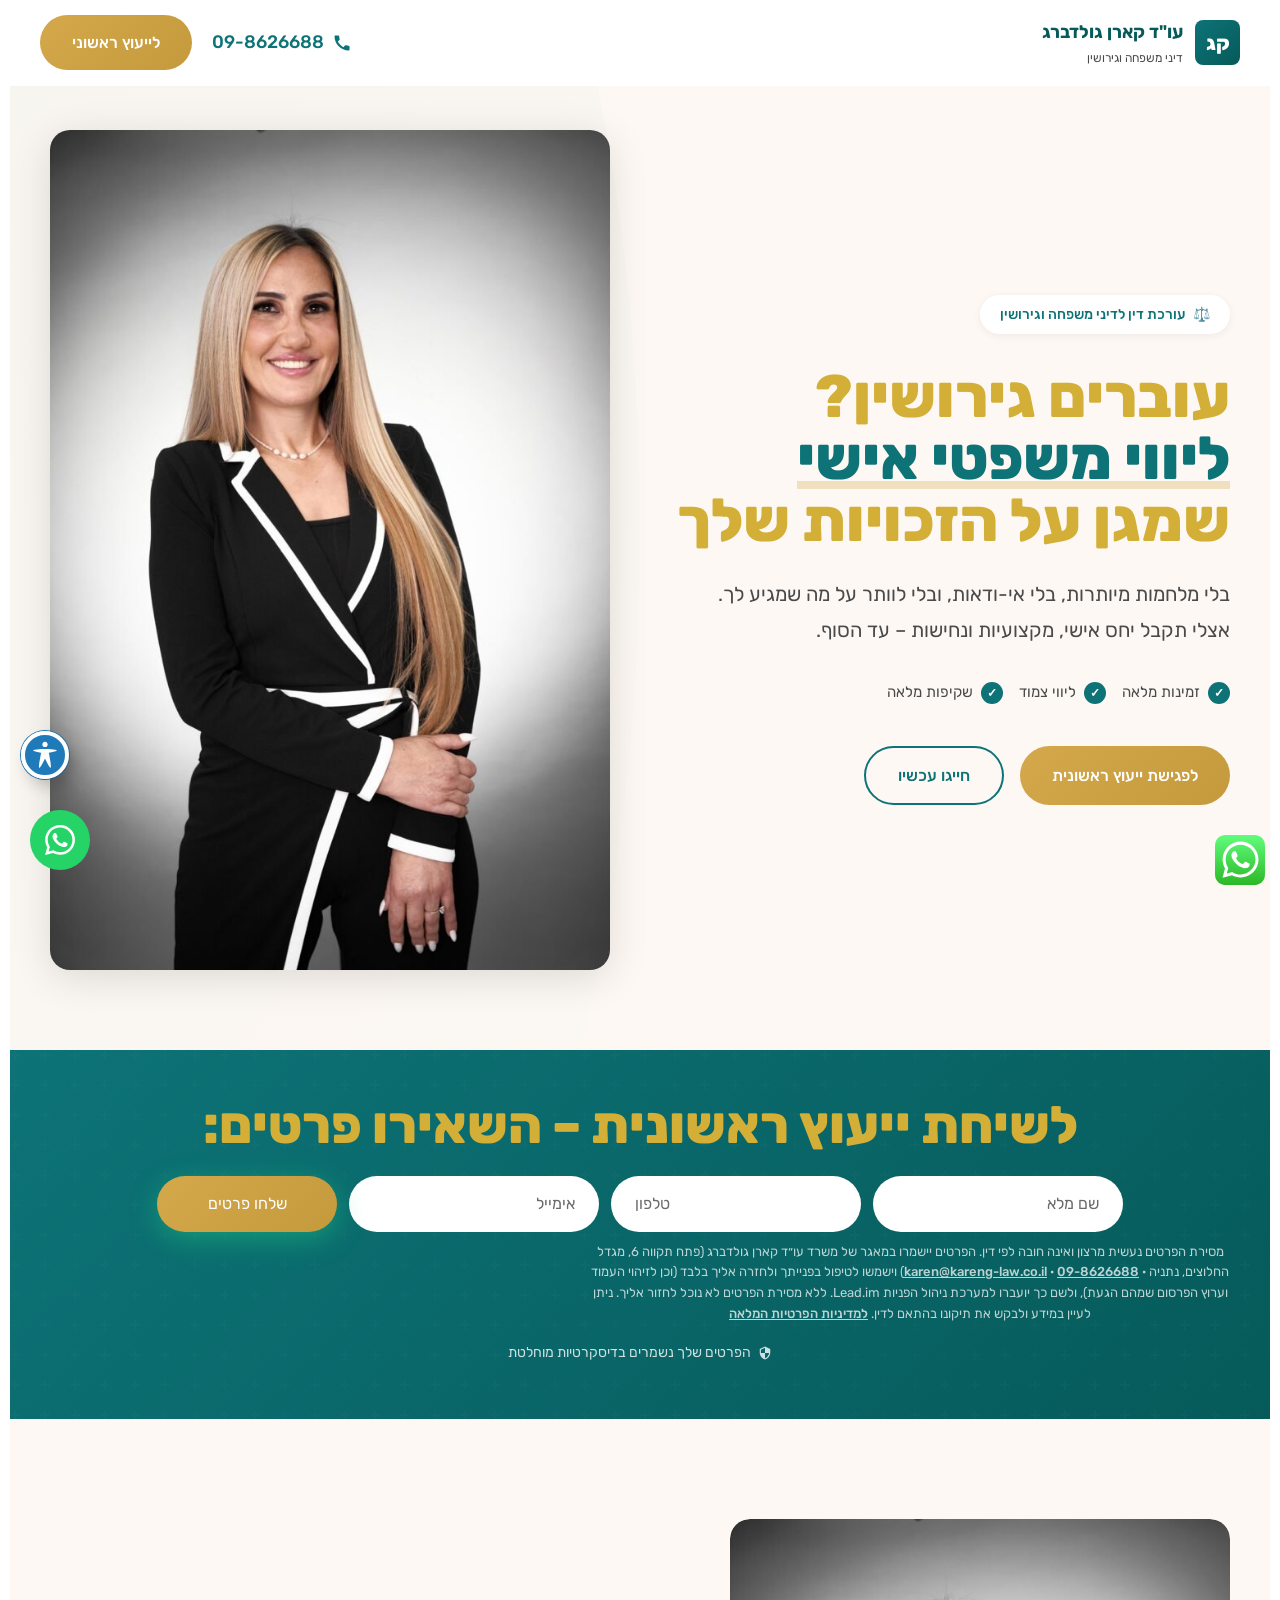
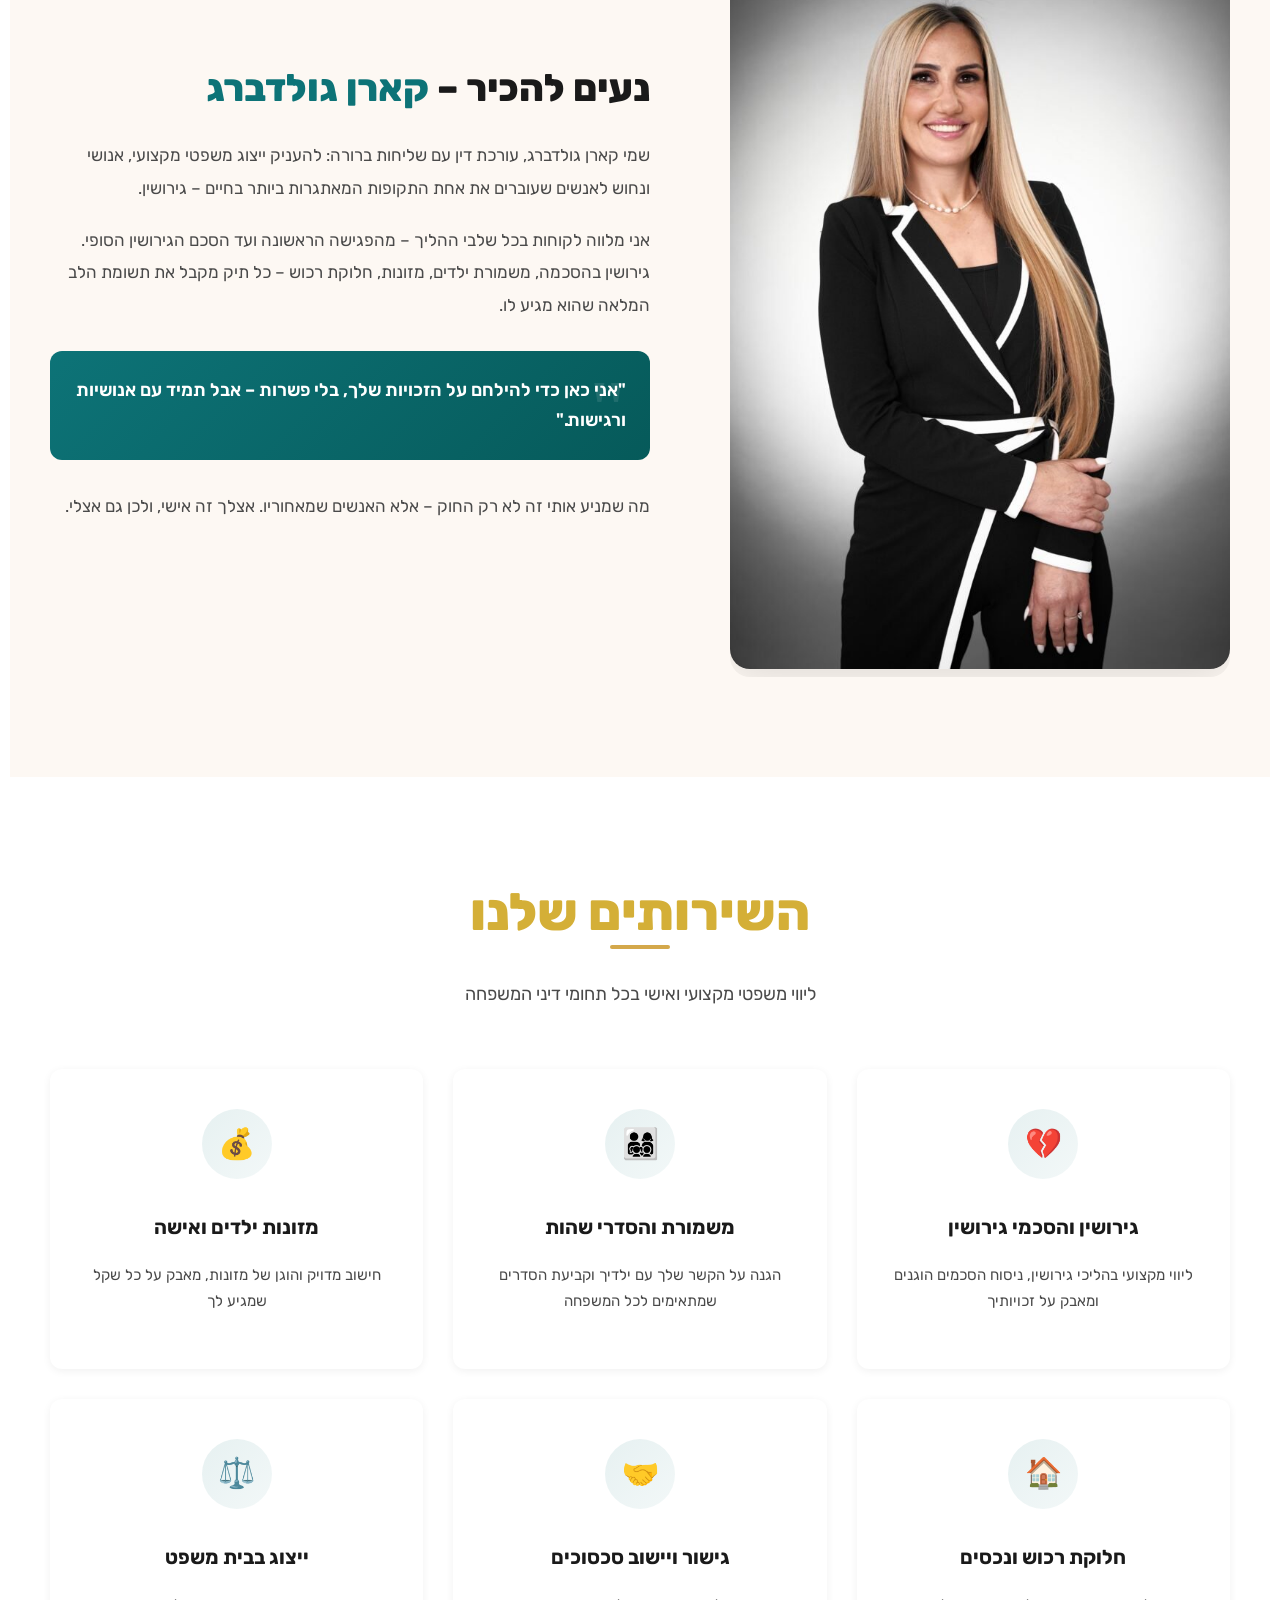
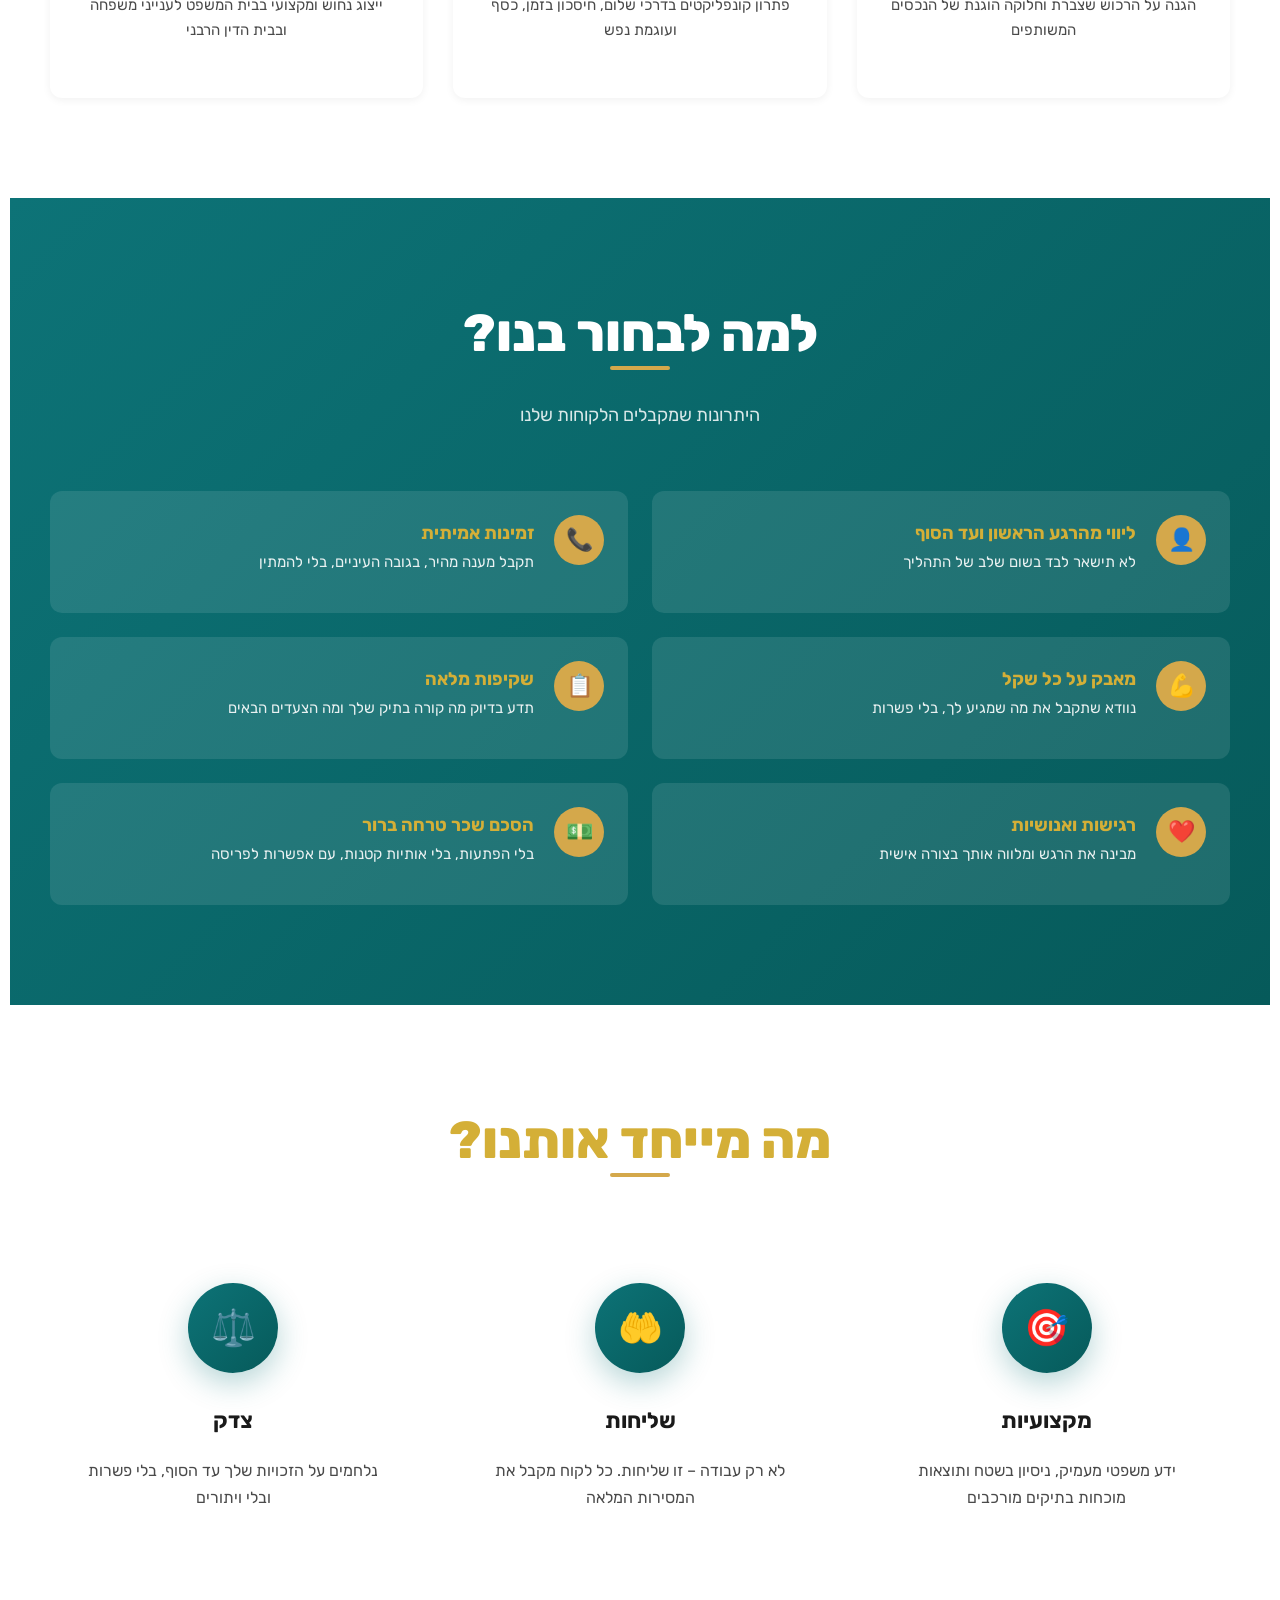
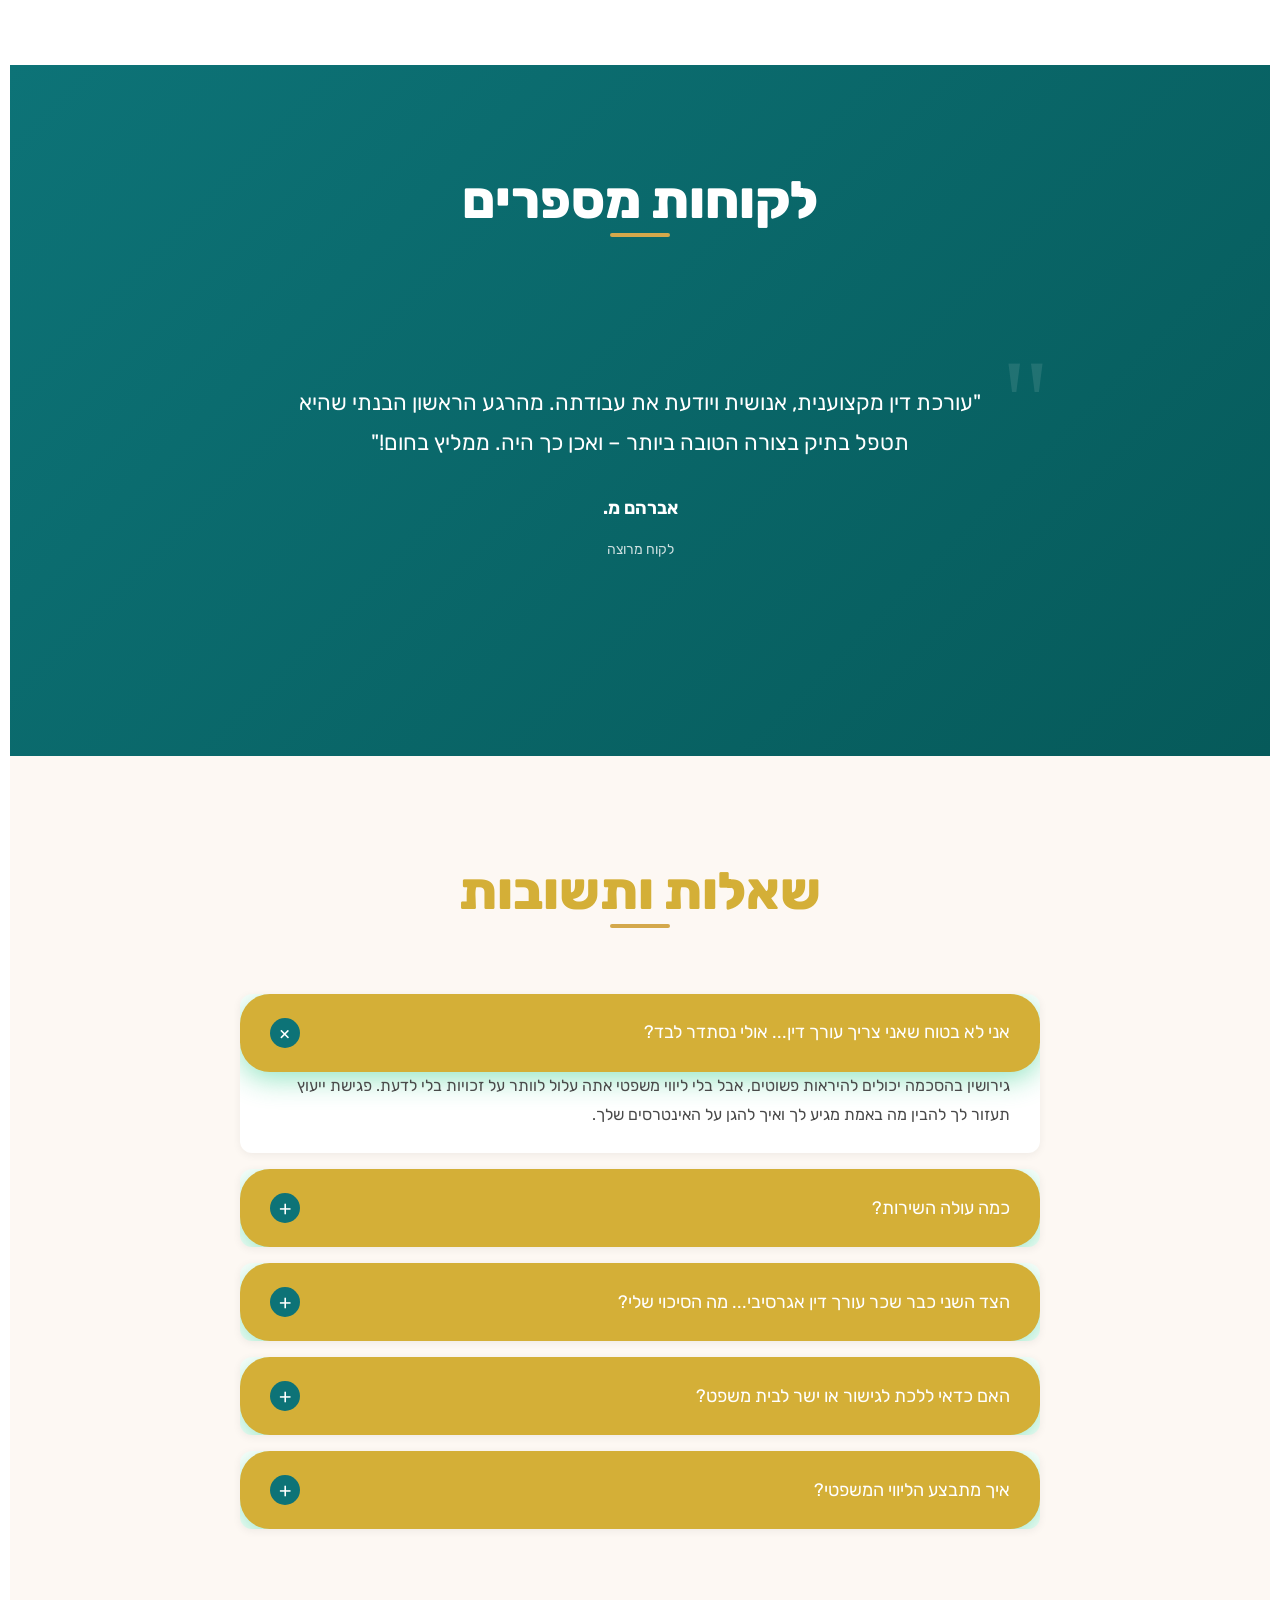
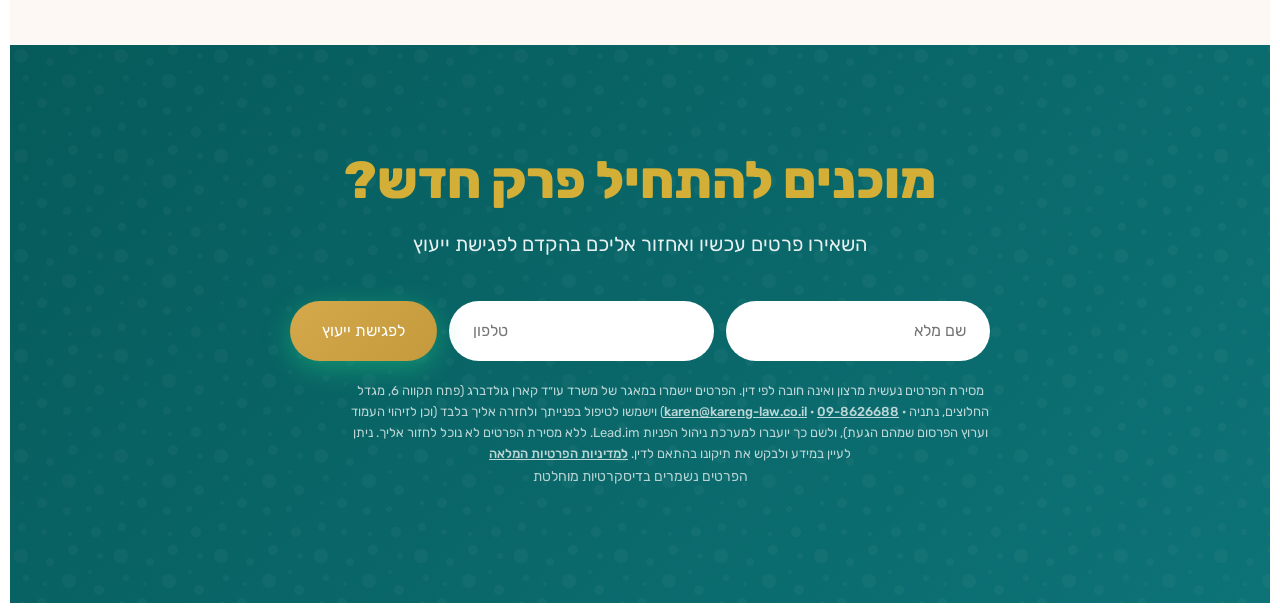
==== commit 78a779f6: "מדיניות ותקנון: הסרת קביעות משפטיות שלא אומתו, שמירת מידע בלי התחייבות לתקופה, פרטי התקשרות מלאים; ה" ====
--- a/lp-גירושין/index.html
+++ b/lp-גירושין/index.html
@@ -1525,7 +1525,7 @@
 
                 const notice = document.createElement('p');
                 notice.className = 'kg-form-notice';
-                notice.innerHTML = 'מסירת הפרטים נעשית מרצון ואינה חובה לפי דין. הפרטים יישמרו במאגר של משרד עו״ד קארן גולדברג (פתח תקווה 6, מגדל החלוצים, נתניה · <a href="tel:098626688">09-8626688</a> · <a href="mailto:karen@kareng-law.co.il">karen@kareng-law.co.il</a>) וישמשו לחזרה אליך בעניין פנייתך בלבד, ולשם כך יועברו למערכת ניהול הפניות Lead.im. ללא מסירת הפרטים לא נוכל לחזור אליך. ניתן לעיין במידע ולבקש את תיקונו בהתאם לדין. <a href="../מדיניות-פרטיות/">למדיניות הפרטיות המלאה</a>';
+                notice.innerHTML = 'מסירת הפרטים נעשית מרצון ואינה חובה לפי דין. הפרטים יישמרו במאגר של משרד עו״ד קארן גולדברג (פתח תקווה 6, מגדל החלוצים, נתניה · <a href="tel:098626688">09-8626688</a> · <a href="mailto:karen@kareng-law.co.il">karen@kareng-law.co.il</a>) וישמשו לטיפול בפנייתך ולחזרה אליך בלבד (וכן לזיהוי העמוד וערוץ הפרסום שמהם הגעת), ולשם כך יועברו למערכת ניהול הפניות Lead.im. ללא מסירת הפרטים לא נוכל לחזור אליך. ניתן לעיין במידע ולבקש את תיקונו בהתאם לדין. <a href="../מדיניות-פרטיות/">למדיניות הפרטיות המלאה</a>';
                 form.insertAdjacentElement('afterend', notice);
 
                 const status = document.createElement('p');
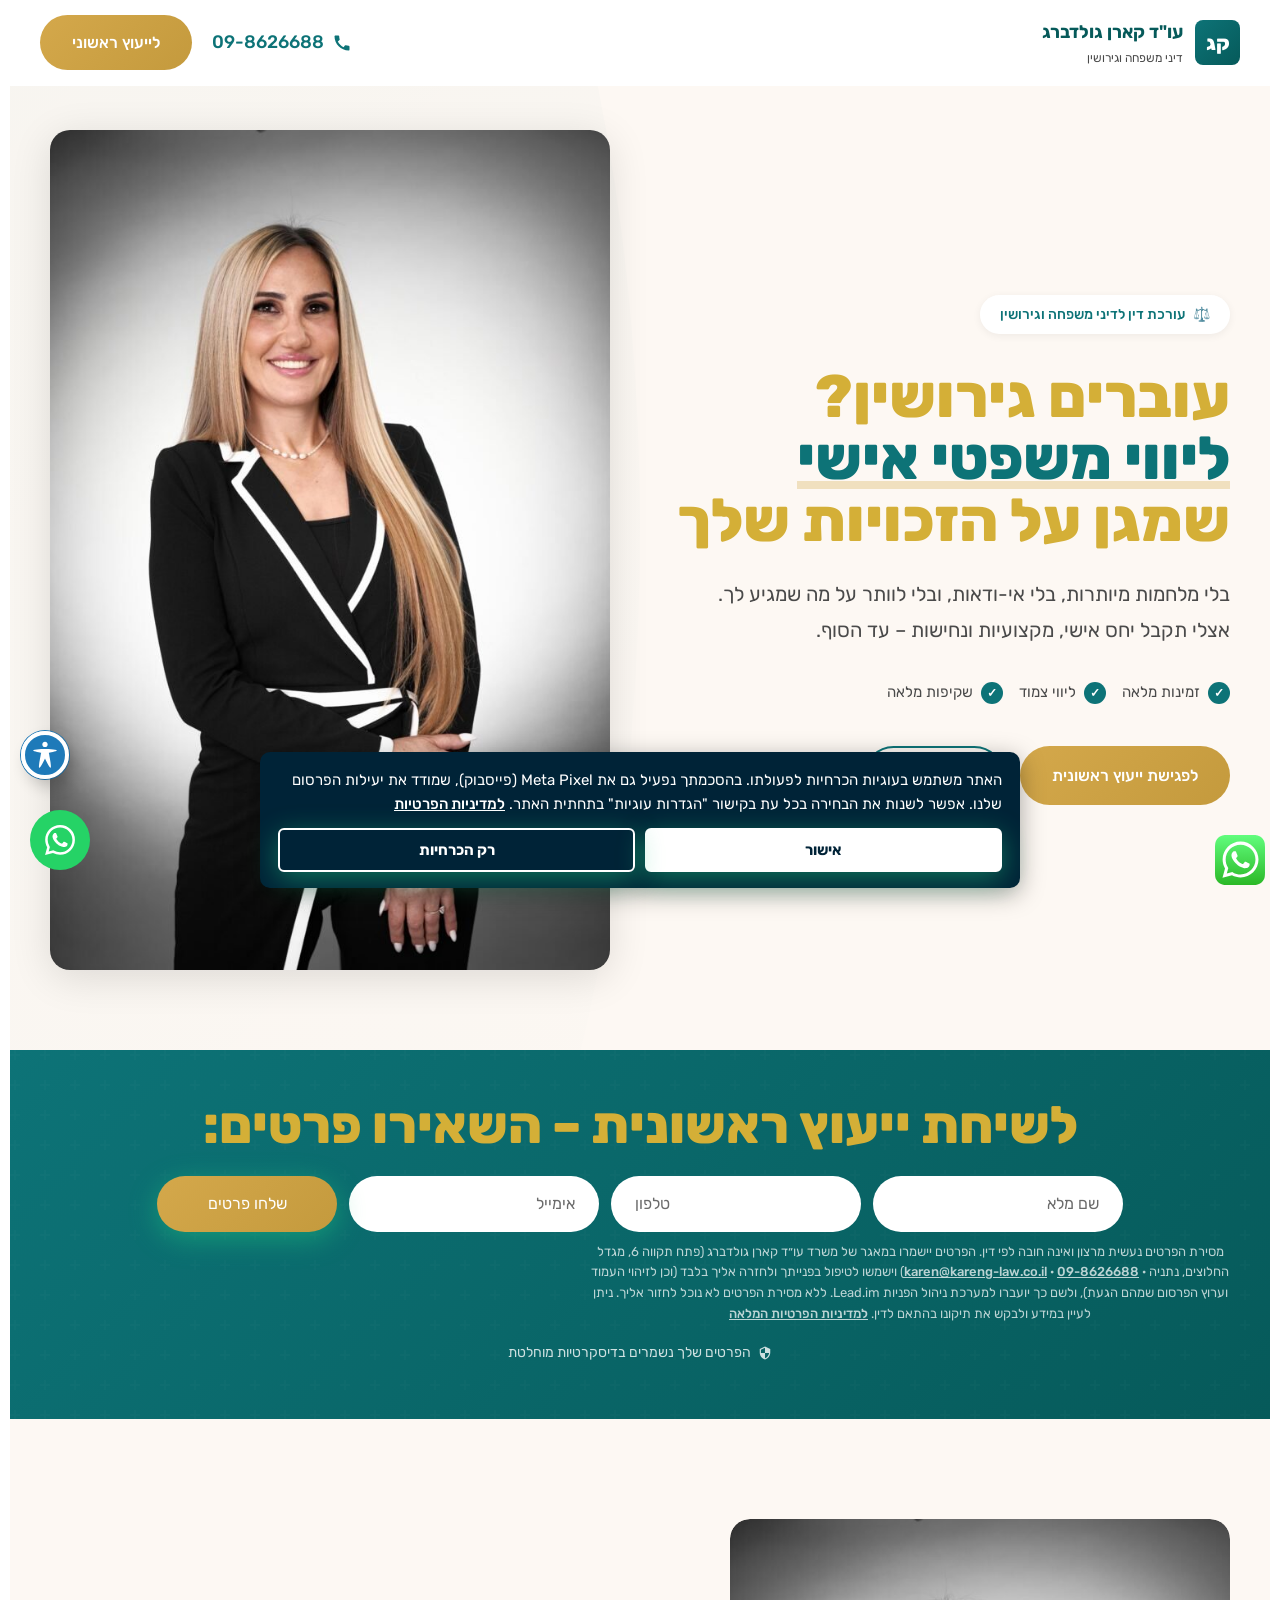
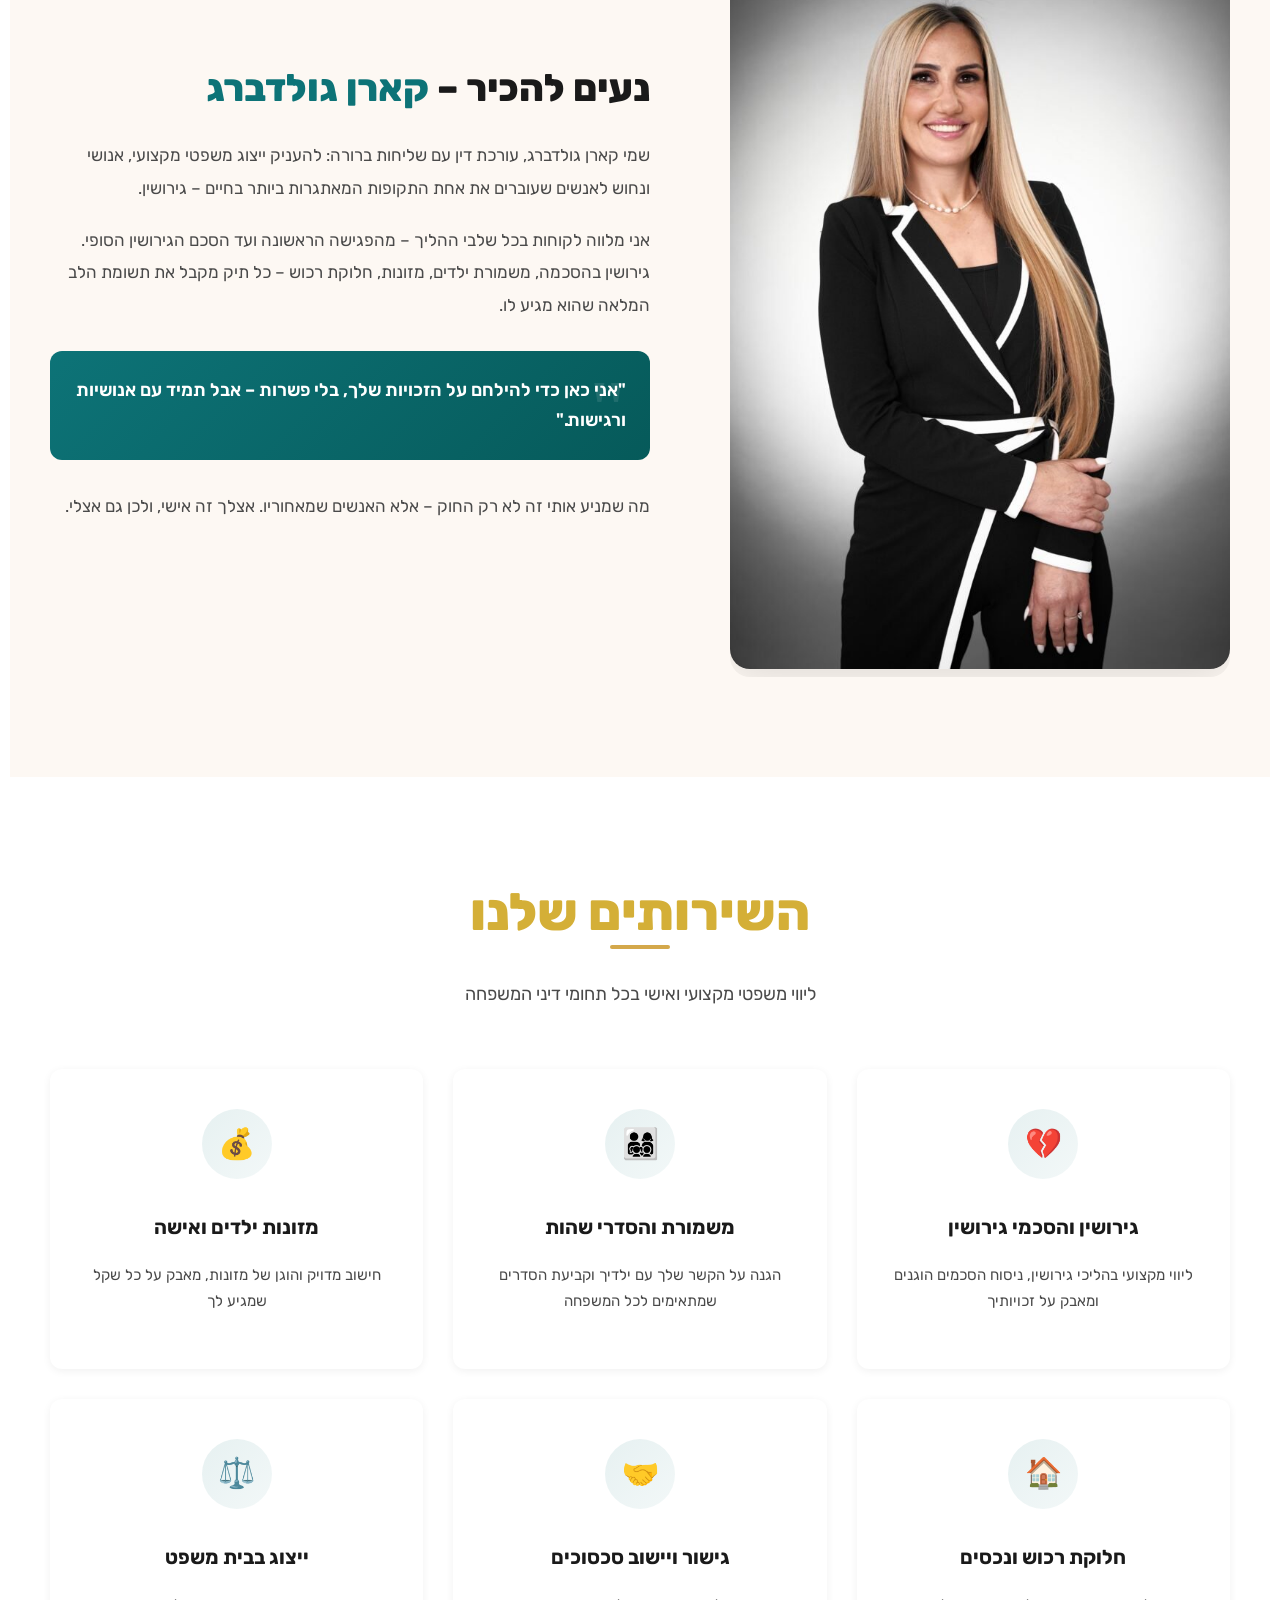
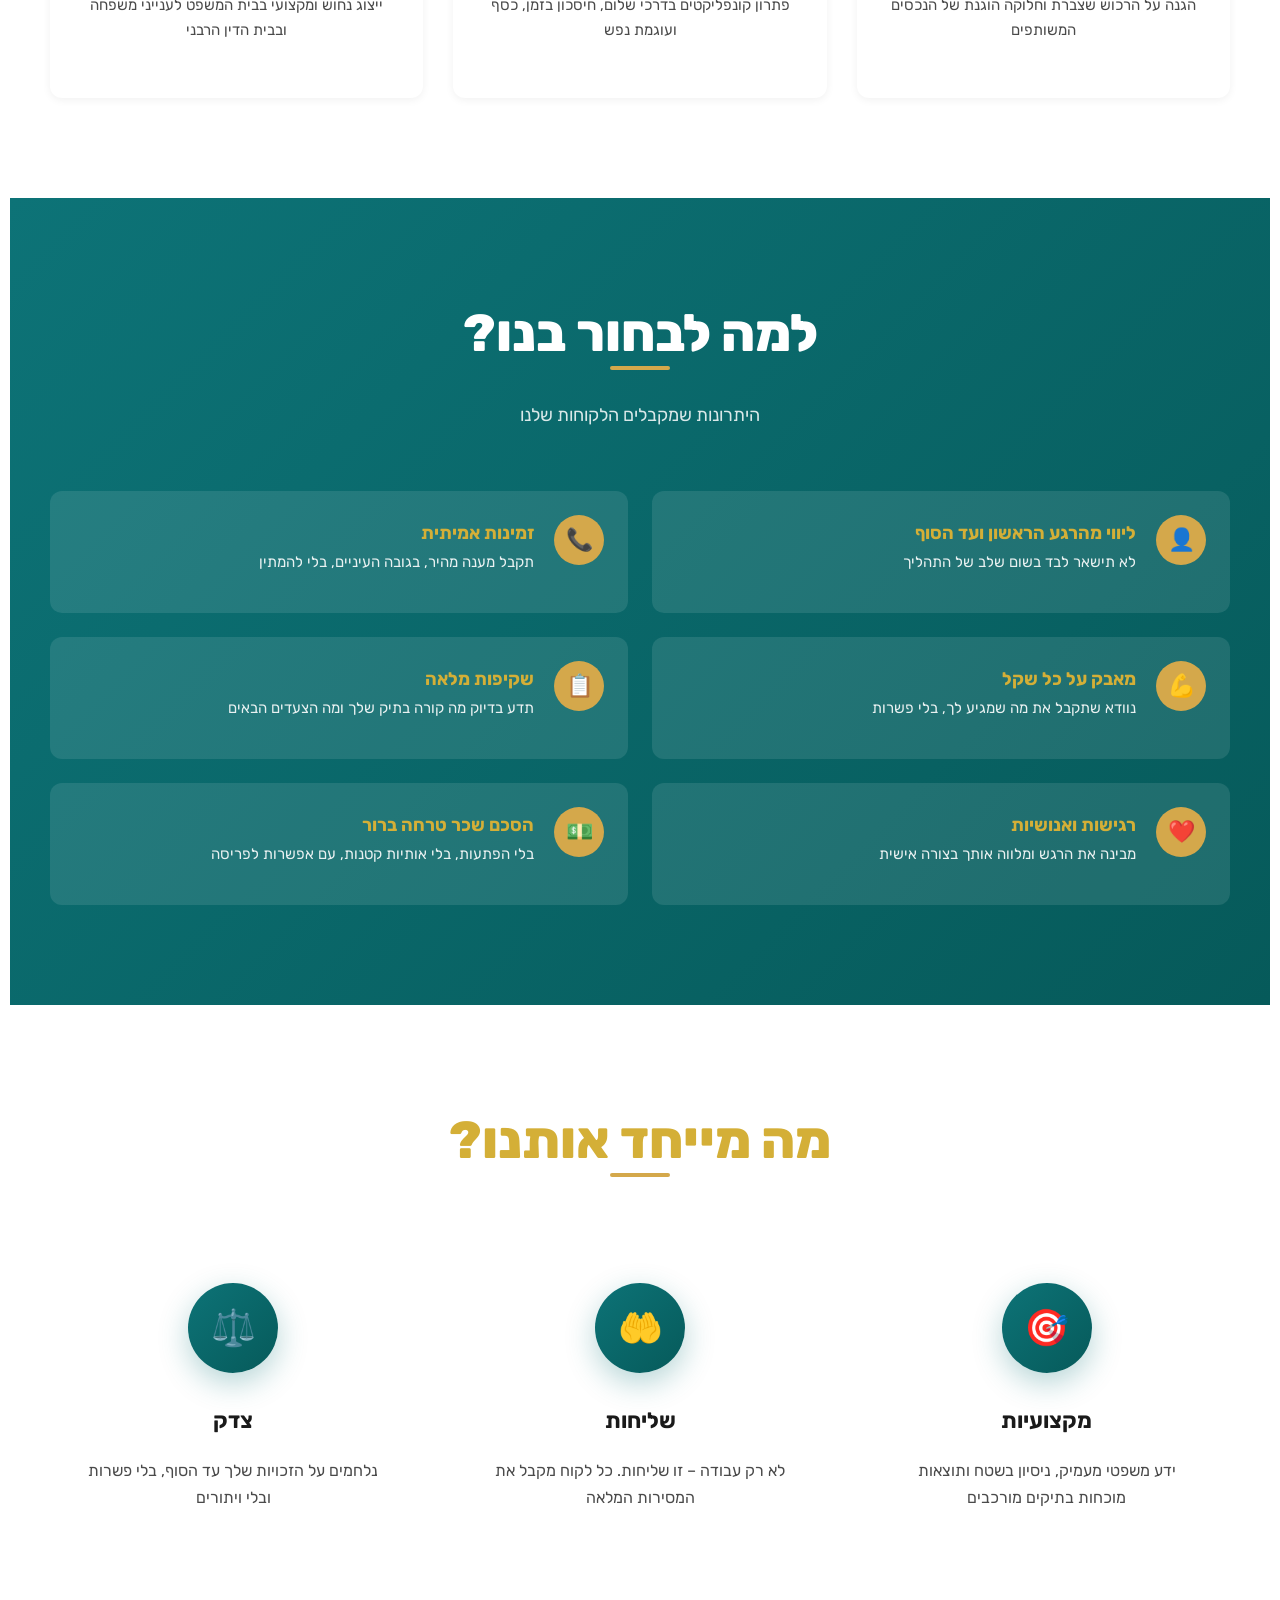
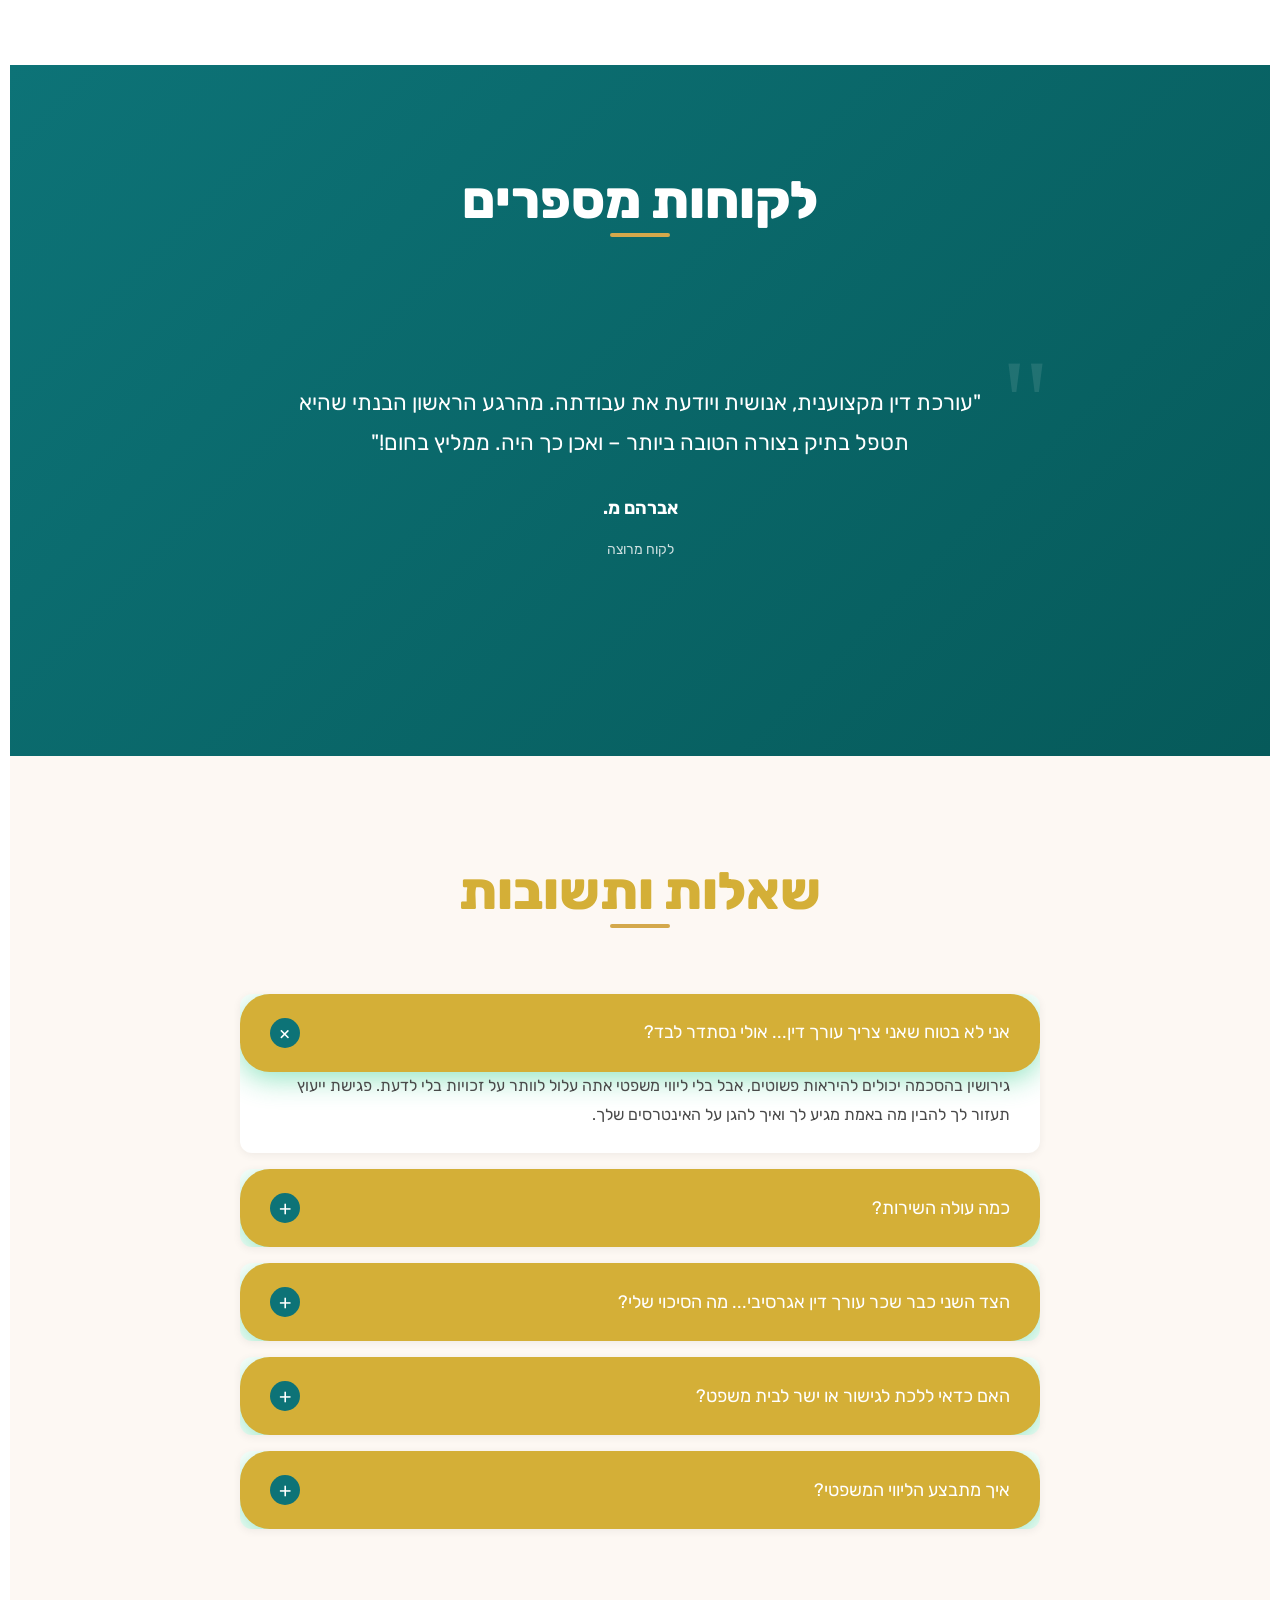
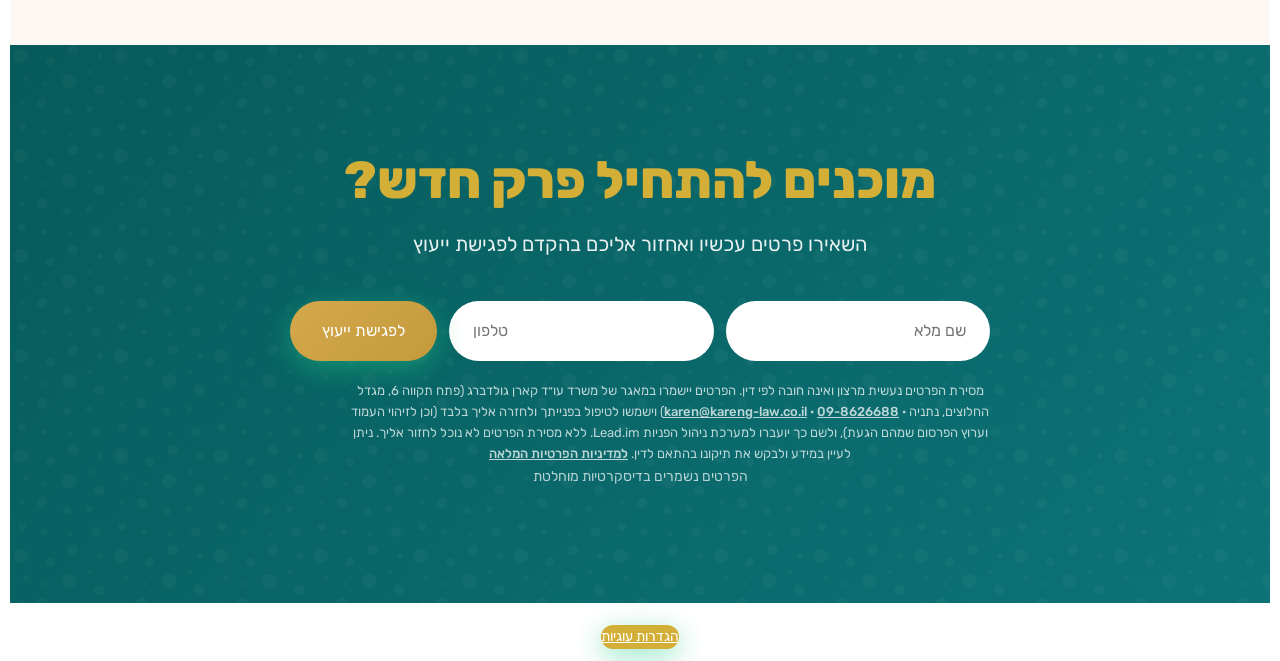
==== commit dcb6c9f6: "מנגנון הסכמה לעוגיות: Meta Pixel נטען רק אחרי "אישור"; הגדרות הפיקסל מצביעות על הדומיין החדש (לבדיקה" ====
--- a/lp-גירושין/index.html
+++ b/lp-גירושין/index.html
@@ -1768,7 +1768,7 @@
 					document.addEventListener( event, lazyloadRunObserver );
 				} );
 			</script>
-			<noscript><img height="1" width="1" style="display: none;" src="https://www.facebook.com/tr?id=1795351224390131&ev=PageView&noscript=1&cd%5Bpage_title%5D=lp+-+%D7%92%D7%99%D7%A8%D7%95%D7%A9%D7%99%D7%9F&cd%5Bpost_type%5D=page&cd%5Bpost_id%5D=3453&cd%5Bplugin%5D=PixelYourSite&cd%5Buser_role%5D=guest&cd%5Bevent_url%5D=karen-goldberg.com%2Flp-%25d7%2592%25d7%2599%25d7%25a8%25d7%2595%25d7%25a9%25d7%2599%25d7%259f%2F" alt=""></noscript>
+			
 <script id="ht_ctc_app_js-js-extra">
 var ht_ctc_chat_var = {"number":"972542626426","pre_filled":"","dis_m":"show","dis_d":"show","css":"cursor: pointer; z-index: 99999999;","pos_d":"position: fixed; bottom: 15px; right: 15px;","pos_m":"position: fixed; bottom: 15px; right: 15px;","side_d":"right","side_m":"right","schedule":"no","se":"150","ani":"no-animation","page_id":"3453","url_target_d":"_blank","ga":"yes","gtm":"1","fb":"yes","webhook_format":"json","g_init":"default","g_an_event_name":"click to chat","gtm_event_name":"Click to Chat","pixel_event_name":"Click to Chat by HoliThemes"};
 var ht_ctc_variables = {"g_an_event_name":"click to chat","gtm_event_name":"Click to Chat","pixel_event_type":"trackCustom","pixel_event_name":"Click to Chat by HoliThemes","g_an_params":["g_an_param_1","g_an_param_2","g_an_param_3"],"g_an_param_1":{"key":"number","value":"{number}"},"g_an_param_2":{"key":"title","value":"{title}"},"g_an_param_3":{"key":"url","value":"{url}"},"pixel_params":["pixel_param_1","pixel_param_2","pixel_param_3","pixel_param_4"],"pixel_param_1":{"key":"Category","value":"Click to Chat for WhatsApp"},"pixel_param_2":{"key":"ID","value":"{number}"},"pixel_param_3":{"key":"Title","value":"{title}"},"pixel_param_4":{"key":"URL","value":"{url}"},"gtm_params":["gtm_param_1","gtm_param_2","gtm_param_3","gtm_param_4","gtm_param_5"],"gtm_param_1":{"key":"type","value":"chat"},"gtm_param_2":{"key":"number","value":"{number}"},"gtm_param_3":{"key":"title","value":"{title}"},"gtm_param_4":{"key":"url","value":"{url}"},"gtm_param_5":{"key":"ref","value":"dataLayer push"}};
@@ -1786,14 +1786,15 @@
 </script>
 <script src="../wp-content/plugins/accessible-poetry/inc/frontend.js?ver=1.0" id="plugin-frontend-js-js"></script>
 <script src="../wp-content/themes/hello-elementor/assets/js/hello-frontend.min.js?ver=3.4.0" id="hello-theme-frontend-js"></script>
-<script defer src="../wp-content/plugins/pixelyoursite/dist/scripts/jquery.bind-first-0.2.3.min.js?ver=0.2.3" id="jquery-bind-first-js"></script>
-<script defer src="../wp-content/plugins/pixelyoursite/dist/scripts/js.cookie-2.1.3.min.js?ver=2.1.3" id="js-cookie-pys-js"></script>
-<script defer src="../wp-content/plugins/pixelyoursite/dist/scripts/tld.min.js?ver=2.3.1" id="js-tld-js"></script>
+<script type="text/plain" data-kg-consent="marketing" data-src="../wp-content/plugins/pixelyoursite/dist/scripts/jquery.bind-first-0.2.3.min.js?ver=0.2.3" id="jquery-bind-first-js"></script>
+<script type="text/plain" data-kg-consent="marketing" data-src="../wp-content/plugins/pixelyoursite/dist/scripts/js.cookie-2.1.3.min.js?ver=2.1.3" id="js-cookie-pys-js"></script>
+<script type="text/plain" data-kg-consent="marketing" data-src="../wp-content/plugins/pixelyoursite/dist/scripts/tld.min.js?ver=2.3.1" id="js-tld-js"></script>
 <script id="pys-js-extra">
-var pysOptions = {"staticEvents":{"facebook":{"init_event":[{"delay":0,"type":"static","ajaxFire":false,"name":"PageView","pixelIds":["1795351224390131"],"eventID":"91c2b1fc-5c27-47f1-b74b-505962010eb3","params":{"page_title":"lp - \u05d2\u05d9\u05e8\u05d5\u05e9\u05d9\u05df","post_type":"page","post_id":3453,"plugin":"PixelYourSite","user_role":"guest","event_url":"karen-goldberg.com/lp-%d7%92%d7%99%d7%a8%d7%95%d7%a9%d7%99%d7%9f/"},"e_id":"init_event","ids":[],"hasTimeWindow":false,"timeWindow":0,"woo_order":"","edd_order":""}]}},"dynamicEvents":[],"triggerEvents":[],"triggerEventTypes":[],"facebook":{"pixelIds":["1795351224390131"],"advancedMatching":[],"advancedMatchingEnabled":false,"removeMetadata":true,"wooVariableAsSimple":false,"serverApiEnabled":false,"wooCRSendFromServer":false,"send_external_id":null,"enabled_medical":false,"do_not_track_medical_param":["event_url","post_title","page_title","landing_page","content_name","categories","category_name","tags"],"meta_ldu":false},"debug":"","siteUrl":"https://karen-goldberg.com","ajaxUrl":"../wp-admin/admin-ajax.php","ajax_event":"3af8bf7096","enable_remove_download_url_param":"1","cookie_duration":"7","last_visit_duration":"60","enable_success_send_form":"","ajaxForServerEvent":"1","ajaxForServerStaticEvent":"1","useSendBeacon":"1","send_external_id":"1","external_id_expire":"180","track_cookie_for_subdomains":"1","google_consent_mode":"1","gdpr":{"ajax_enabled":false,"all_disabled_by_api":false,"facebook_disabled_by_api":false,"analytics_disabled_by_api":false,"google_ads_disabled_by_api":false,"pinterest_disabled_by_api":false,"bing_disabled_by_api":false,"reddit_disabled_by_api":false,"externalID_disabled_by_api":false,"facebook_prior_consent_enabled":true,"analytics_prior_consent_enabled":true,"google_ads_prior_consent_enabled":null,"pinterest_prior_consent_enabled":true,"bing_prior_consent_enabled":true,"cookiebot_integration_enabled":false,"cookiebot_facebook_consent_category":"marketing","cookiebot_analytics_consent_category":"statistics","cookiebot_tiktok_consent_category":"marketing","cookiebot_google_ads_consent_category":"marketing","cookiebot_pinterest_consent_category":"marketing","cookiebot_bing_consent_category":"marketing","consent_magic_integration_enabled":false,"real_cookie_banner_integration_enabled":false,"cookie_notice_integration_enabled":false,"cookie_law_info_integration_enabled":false,"analytics_storage":{"enabled":true,"value":"granted","filter":false},"ad_storage":{"enabled":true,"value":"granted","filter":false},"ad_user_data":{"enabled":true,"value":"granted","filter":false},"ad_personalization":{"enabled":true,"value":"granted","filter":false}},"cookie":{"disabled_all_cookie":false,"disabled_start_session_cookie":false,"disabled_advanced_form_data_cookie":false,"disabled_landing_page_cookie":false,"disabled_first_visit_cookie":false,"disabled_trafficsource_cookie":false,"disabled_utmTerms_cookie":false,"disabled_utmId_cookie":false},"tracking_analytics":{"TrafficLanding":"http://undefined","TrafficUtms":[],"TrafficUtmsId":[]},"GATags":{"ga_datalayer_type":"default","ga_datalayer_name":"dataLayerPYS"},"woo":{"enabled":false},"edd":{"enabled":false},"cache_bypass":"1795111465"};
+var pysOptions = {"staticEvents":{"facebook":{"init_event":[{"delay":0,"type":"static","ajaxFire":false,"name":"PageView","pixelIds":["1795351224390131"],"eventID":"91c2b1fc-5c27-47f1-b74b-505962010eb3","params":{"page_title":"lp - \u05d2\u05d9\u05e8\u05d5\u05e9\u05d9\u05df","post_type":"page","post_id":3453,"plugin":"PixelYourSite","user_role":"guest","event_url":"karen-goldberg-law.com/lp-%d7%92%d7%99%d7%a8%d7%95%d7%a9%d7%99%d7%9f/"},"e_id":"init_event","ids":[],"hasTimeWindow":false,"timeWindow":0,"woo_order":"","edd_order":""}]}},"dynamicEvents":[],"triggerEvents":[],"triggerEventTypes":[],"facebook":{"pixelIds":["1795351224390131"],"advancedMatching":[],"advancedMatchingEnabled":false,"removeMetadata":true,"wooVariableAsSimple":false,"serverApiEnabled":false,"wooCRSendFromServer":false,"send_external_id":null,"enabled_medical":false,"do_not_track_medical_param":["event_url","post_title","page_title","landing_page","content_name","categories","category_name","tags"],"meta_ldu":false},"debug":"","siteUrl":"https://karen-goldberg-law.com","ajaxUrl":"../wp-admin/admin-ajax.php","ajax_event":"3af8bf7096","enable_remove_download_url_param":"1","cookie_duration":"7","last_visit_duration":"60","enable_success_send_form":"","ajaxForServerEvent":"1","ajaxForServerStaticEvent":"1","useSendBeacon":"1","send_external_id":"1","external_id_expire":"180","track_cookie_for_subdomains":"1","google_consent_mode":"1","gdpr":{"ajax_enabled":false,"all_disabled_by_api":false,"facebook_disabled_by_api":false,"analytics_disabled_by_api":false,"google_ads_disabled_by_api":false,"pinterest_disabled_by_api":false,"bing_disabled_by_api":false,"reddit_disabled_by_api":false,"externalID_disabled_by_api":false,"facebook_prior_consent_enabled":true,"analytics_prior_consent_enabled":true,"google_ads_prior_consent_enabled":null,"pinterest_prior_consent_enabled":true,"bing_prior_consent_enabled":true,"cookiebot_integration_enabled":false,"cookiebot_facebook_consent_category":"marketing","cookiebot_analytics_consent_category":"statistics","cookiebot_tiktok_consent_category":"marketing","cookiebot_google_ads_consent_category":"marketing","cookiebot_pinterest_consent_category":"marketing","cookiebot_bing_consent_category":"marketing","consent_magic_integration_enabled":false,"real_cookie_banner_integration_enabled":false,"cookie_notice_integration_enabled":false,"cookie_law_info_integration_enabled":false,"analytics_storage":{"enabled":true,"value":"granted","filter":false},"ad_storage":{"enabled":true,"value":"granted","filter":false},"ad_user_data":{"enabled":true,"value":"granted","filter":false},"ad_personalization":{"enabled":true,"value":"granted","filter":false}},"cookie":{"disabled_all_cookie":false,"disabled_start_session_cookie":false,"disabled_advanced_form_data_cookie":false,"disabled_landing_page_cookie":false,"disabled_first_visit_cookie":false,"disabled_trafficsource_cookie":false,"disabled_utmTerms_cookie":false,"disabled_utmId_cookie":false},"tracking_analytics":{"TrafficLanding":"http://undefined","TrafficUtms":[],"TrafficUtmsId":[]},"GATags":{"ga_datalayer_type":"default","ga_datalayer_name":"dataLayerPYS"},"woo":{"enabled":false},"edd":{"enabled":false},"cache_bypass":"1795111465"};
 //# sourceURL=pys-js-extra
 </script>
-<script defer src="../wp-content/plugins/pixelyoursite/dist/scripts/public.js?ver=11.2.0.4" id="pys-js"></script>
+<script type="text/plain" data-kg-consent="marketing" data-src="../wp-content/plugins/pixelyoursite/dist/scripts/public.js?ver=11.2.0.4" id="pys-js"></script>
+<script defer src="../cookie-consent.js" id="kg-cookie-consent-js"></script>
 <script src="../wp-content/plugins/elementor/assets/js/webpack.runtime.min.js?ver=4.1.4" id="elementor-webpack-runtime-js"></script>
 <script src="../wp-content/plugins/elementor/assets/js/frontend-modules.min.js?ver=4.1.4" id="elementor-frontend-modules-js"></script>
 <script src="../wp-includes/js/jquery/ui/core.min.js?ver=1.13.3" id="jquery-ui-core-js"></script>
